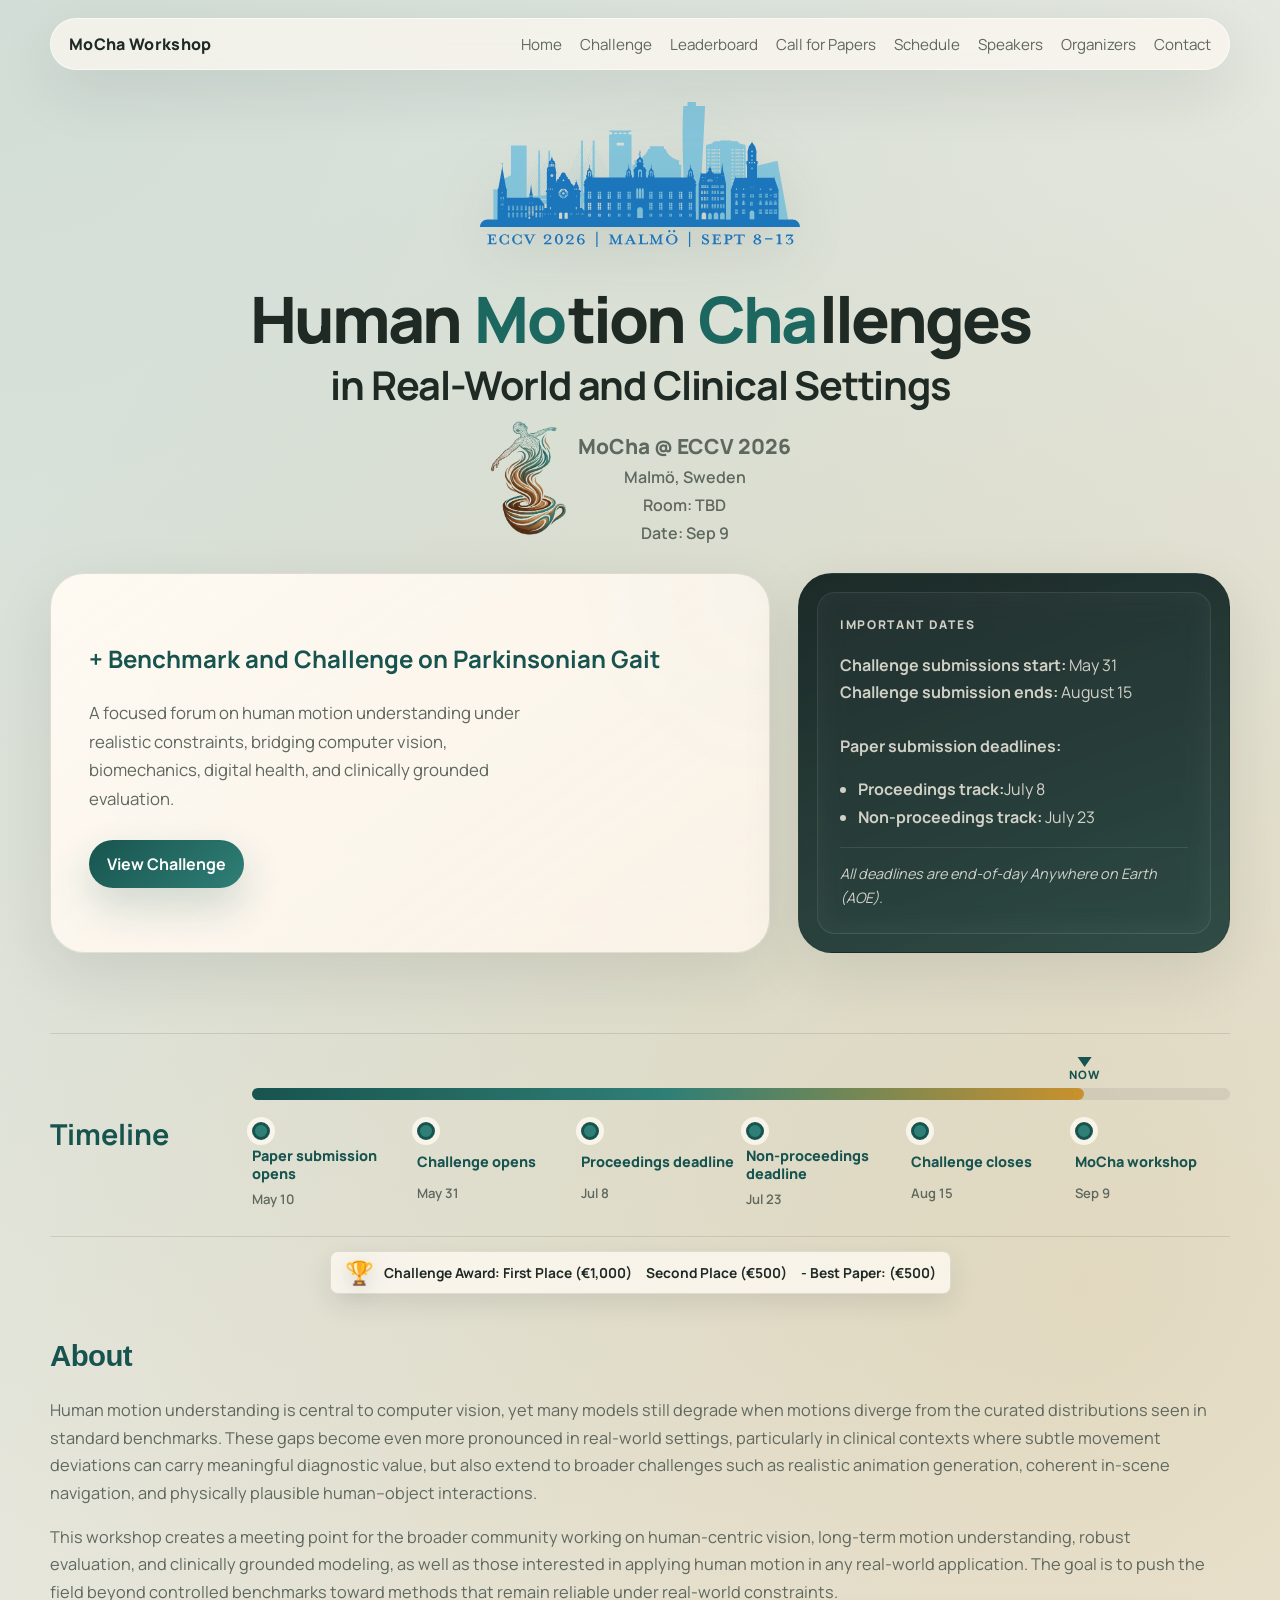
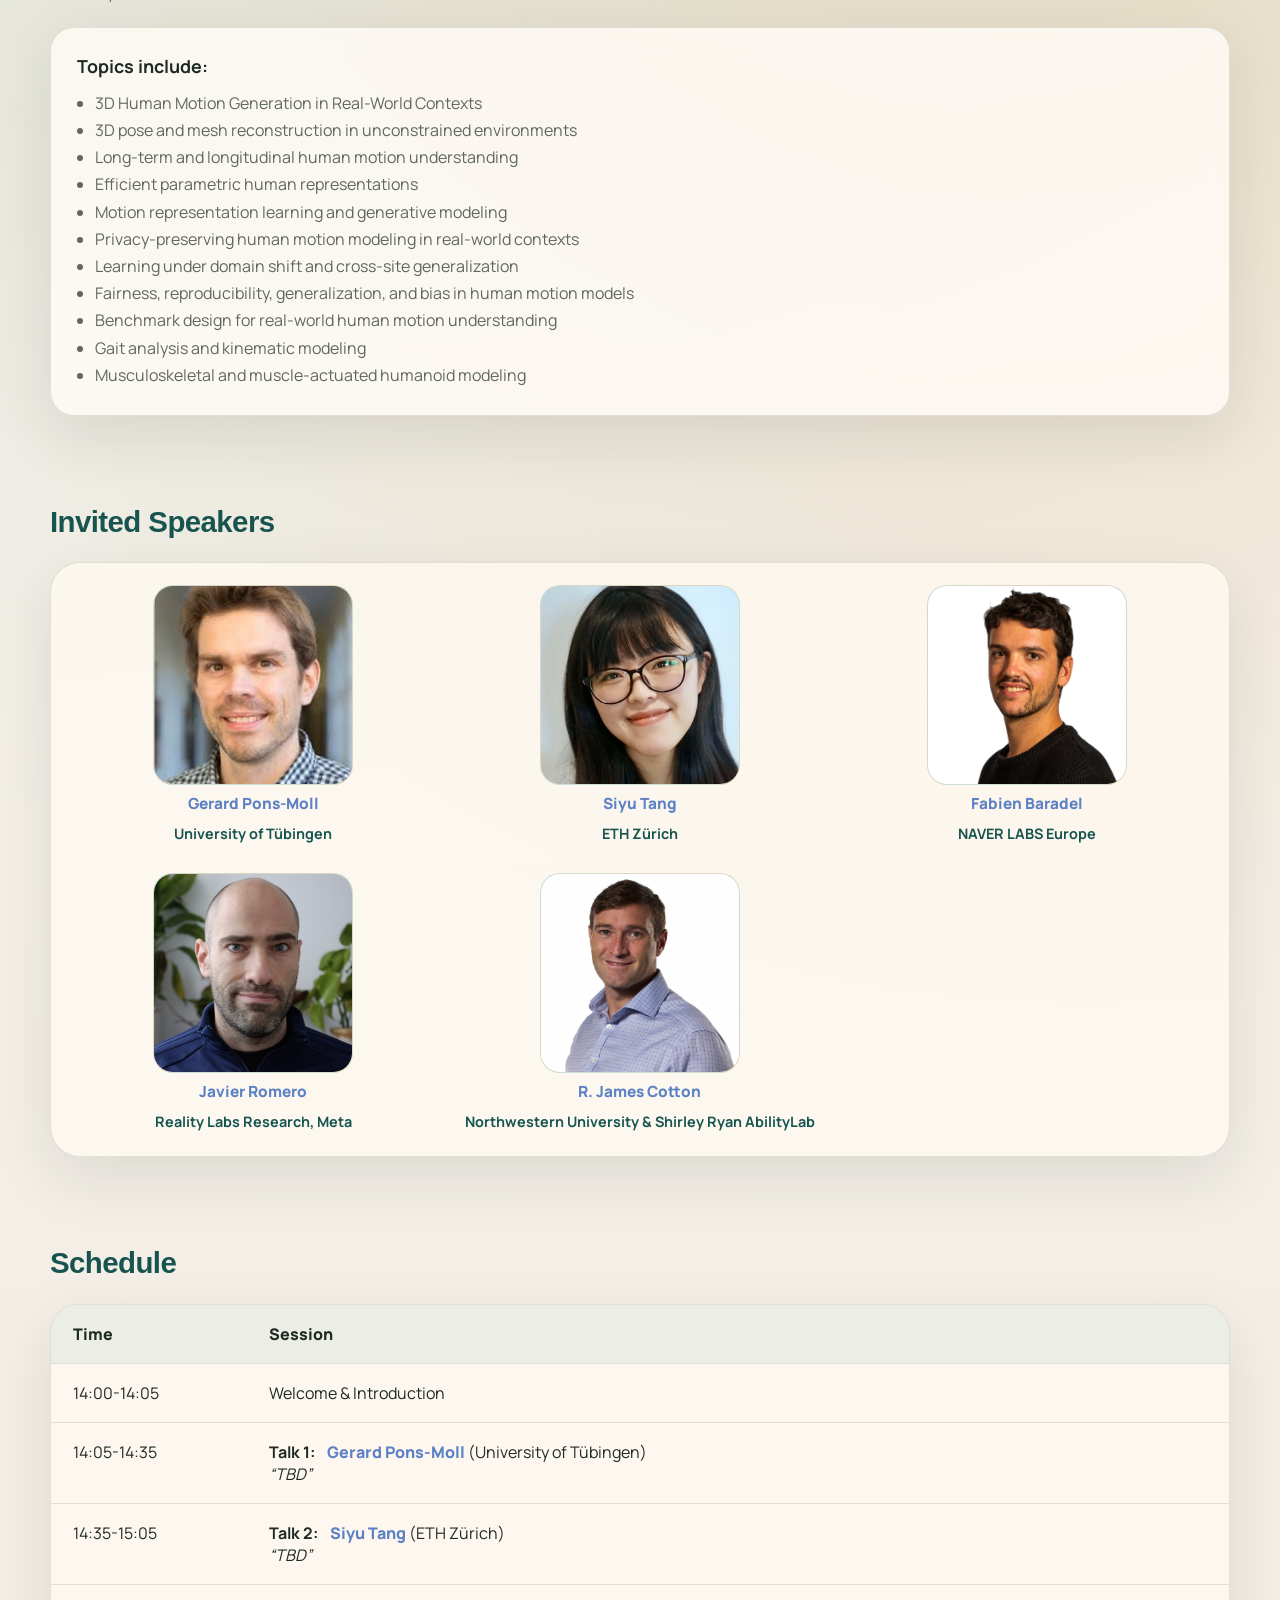
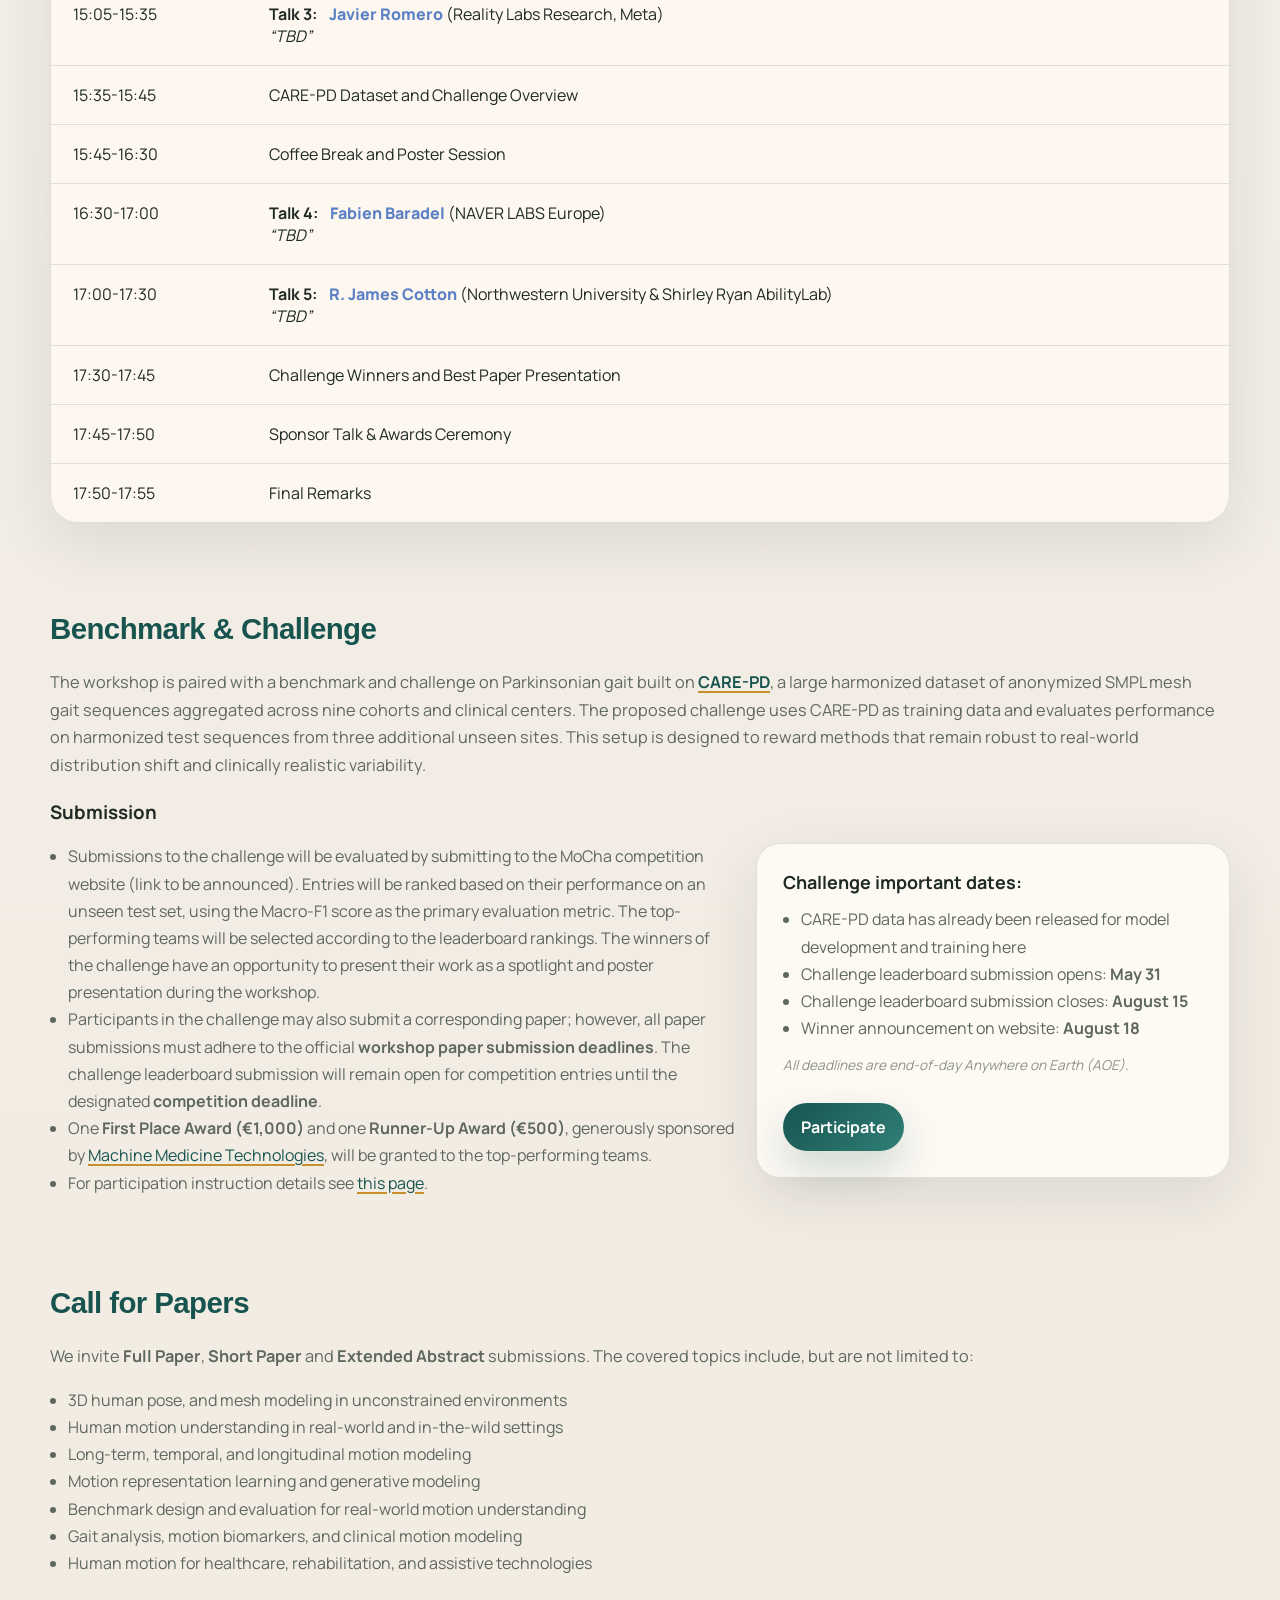
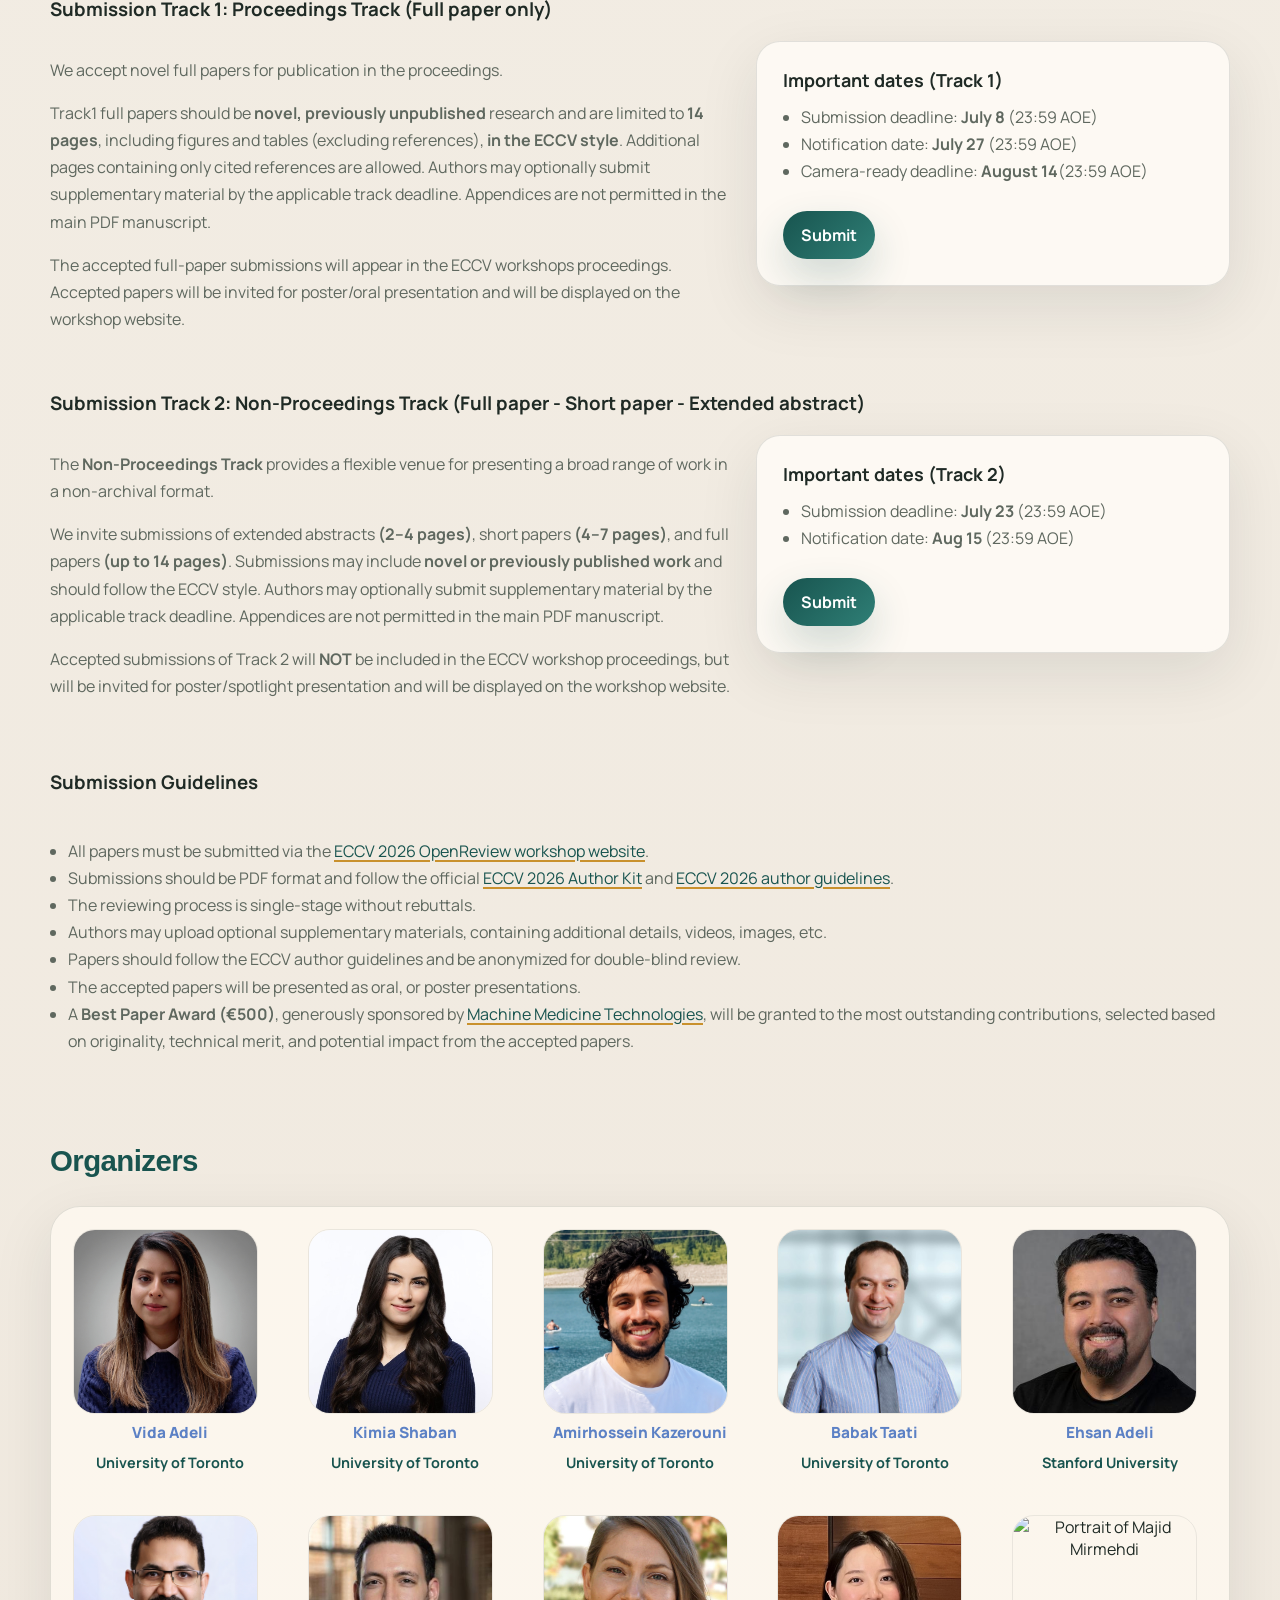
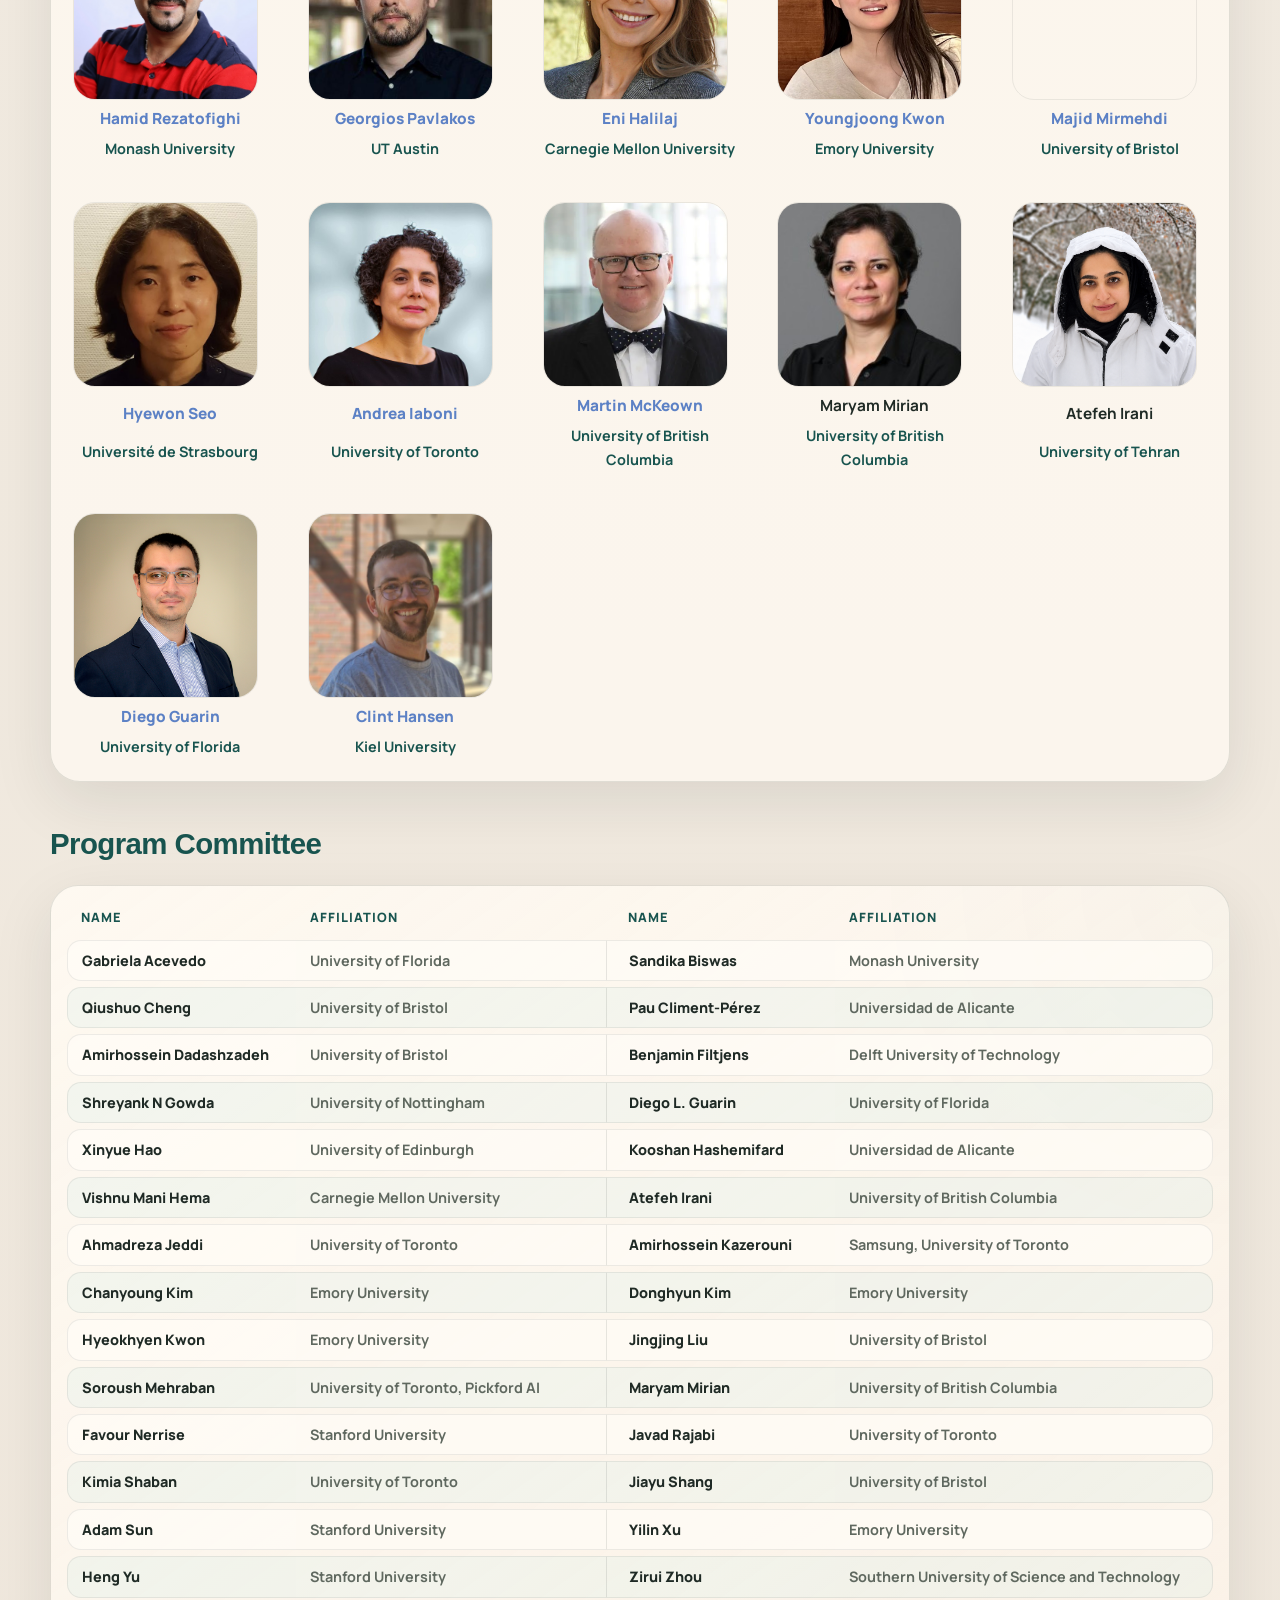
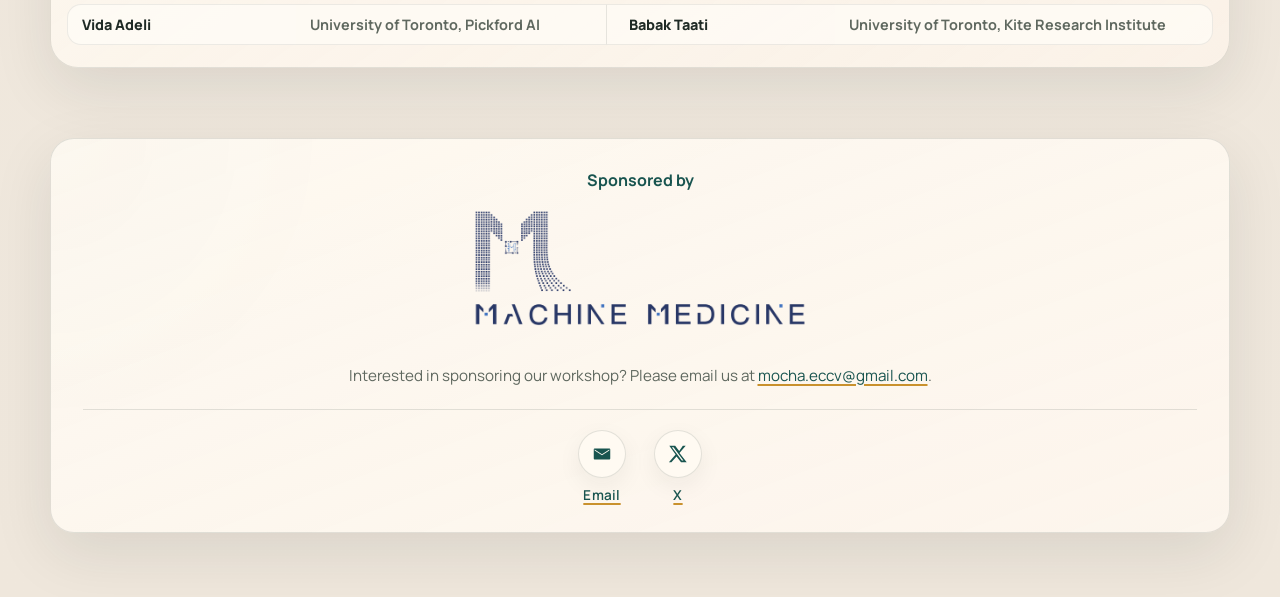
==== index.html @ 57a095ad "add Program Committee" ====
<!DOCTYPE html>
<html lang="en">
  <head>
    <meta charset="UTF-8" />
    <meta name="viewport" content="width=device-width, initial-scale=1.0" />
    <title>MoCha Workshop | ECCV Workshop</title>
    <meta
      name="description"
      content="Human Motion in Real-World and Clinical Settings: Benchmark and Challenge on Parkinsonian Gait."
    />
    <link rel="apple-touch-icon" sizes="180x180" href="assets/favicon_io/apple-touch-icon.png" />
    <link rel="icon" type="image/png" sizes="32x32" href="assets/favicon_io/favicon-32x32.png" />
    <link rel="icon" type="image/png" sizes="16x16" href="assets/favicon_io/favicon-16x16.png" />
    <link rel="manifest" href="assets/favicon_io/site.webmanifest" />
    <link rel="preconnect" href="https://fonts.googleapis.com" />
    <link rel="preconnect" href="https://fonts.gstatic.com" crossorigin />
    <link
      href="https://fonts.googleapis.com/css2?family=Manrope:wght@400;500;600;700;800&family=Newsreader:opsz,wght@6..72,500;6..72,700&display=swap"
      rel="stylesheet"
    />
    <link rel="stylesheet" href="styles.css" />
  </head>
  <body id="home">
    <div class="page-shell">
      <header class="site-header">
        <div class="brand-lockup">
          <a class="brand" href="#home">MoCha Workshop</a>
          <!-- <p class="brand-tag">where motion meets complexity</p> -->
        </div>
        <button
          class="nav-toggle"
          type="button"
          aria-expanded="false"
          aria-controls="site-nav"
        >
          Menu
        </button>
        <nav id="site-nav" class="site-nav" aria-label="Primary">
          <!-- <a href="#about">About</a> -->
          <a href="#home">Home</a>
          <!-- <a href="#topics">Topics</a> -->
          <a href="#challenge">Challenge</a>
          <a href="leaderboard.html">Leaderboard</a>
          <a href="#papers">Call for Papers</a>
          <a href="#schedule">Schedule</a>
          <a href="#speakers">Speakers</a>
          <a href="#organizers">Organizers</a>
          <a href="#contact">Contact</a>
        </nav>
      </header>

      <div class="conference-logo-wrap" aria-label="Conference logo">
        <img
          class="conference-logo"
          src="assets/ECCV_2026_Logo.svg"
          alt="ECCV 2026 logo"
        />
      </div>

      <main id="top">
        <section class="hero">
          <div class="hero-title-block">
            <h1>
              <span class="hero-title-main">
                Human
                <span class="hero-acronym hero-acronym-mo">Mo</span>tion
                <span class="hero-acronym hero-acronym-cha">Cha</span>llenges
              </span>
              <span class="hero-title-sub">in Real-World and Clinical Settings</span>
            </h1>
            <!-- <p class="eyebrow2">MoCha @ ECCV 2026</p> -->
            <div class="hero-meta-wrap" aria-label="Workshop logistics">
              <img
                class="hero-meta-logo"
                src="assets/Mocha_nobgg.png"
                alt="MoCha logo"
              />
              <div class="hero-meta-inline">
                <p>MoCha @ ECCV 2026</p>
                <p>Malmö, Sweden</p>
                <p>Room: TBD</p>
                <p>Date: Sep 9</p>
              </div>
            </div>
          </div>

          <div class="hero-copy">
            <p class="hero-subtitle">
              + Benchmark and Challenge on Parkinsonian Gait
            </p>
            <p class="hero-text">
              A focused forum on human motion understanding under realistic
              constraints, bridging computer vision, biomechanics, digital
              health, and clinically grounded evaluation.
            </p>
            <div class="hero-actions">
              <a class="button button-primary" href="#challenge">View Challenge</a>
            </div>
          </div>

          <aside class="hero-panel">
            <!-- <div class="panel-card spotlight-card">
              <p class="card-label">Workshop focus</p>
              <ul class="spotlight-list">
                <li>Robust human motion understanding in the wild</li>
                <li>Clinical gait analysis and motion biomarkers</li>
                <li>Benchmarking under dataset shift</li>
                <li>Privacy-preserving 3D human representations</li>
              </ul>
            </div> -->
            <div class="panel-card status-card">
              <p class="card-label">Important dates</p>
              <p>
                <strong>Challenge submissions start:</strong> May 31 <br />
                <strong>Challenge submission ends:</strong> August 15 <br />
                <!-- <p class="dates-note">Information on challenge submission instructions will be coming very soon.</p> -->
                <br />
                <strong>Paper submission deadlines:</strong> <br />
                <ul class="check-list">
                  <li><strong>Proceedings track:</strong>July 8 </li>
                  <li><strong>Non-proceedings track:</strong> July 23 </li>
                </ul>
              </p>
              <p class="dates-note">All deadlines are end-of-day Anywhere on Earth (AOE).</p>
            </div>
          </aside>
        </section>

        <section id="timeline" class="content-section process-timeline-section">
          <div
            class="timeline-band"
            data-timeline
          >
            <div class="timeline-summary">
              <h2>Timeline</h2>
            </div>
            <div class="timeline-visual" aria-label="Workshop timeline milestones">
              <div class="timeline-rail" aria-hidden="true">
                <div class="timeline-rail-fill" data-timeline-fill></div>
                <div class="timeline-now-marker" data-timeline-now>
                  <span class="timeline-now-arrow"></span>
                  <span class="timeline-now-label">Now</span>
                </div>
              </div>
              <ol class="timeline-steps">
                <li class="timeline-step" data-date="2026-05-10">
                  <span class="timeline-step-marker"></span>
                  <span class="timeline-step-title">Paper submission opens</span>
                  <time class="timeline-step-date" datetime="2026-05-10">May 10</time>
                </li>
                <li class="timeline-step" data-date="2026-05-31">
                  <span class="timeline-step-marker"></span>
                  <span class="timeline-step-title">Challenge opens</span>
                  <time class="timeline-step-date" datetime="2026-05-31">May 31</time>
                </li>
                <li class="timeline-step" data-date="2026-07-08">
                  <span class="timeline-step-marker"></span>
                  <span class="timeline-step-title">Proceedings deadline</span>
                  <time class="timeline-step-date" datetime="2026-07-08">Jul 8</time>
                </li>
                <li class="timeline-step" data-date="2026-07-23">
                  <span class="timeline-step-marker"></span>
                  <span class="timeline-step-title">Non-proceedings deadline</span>
                  <time class="timeline-step-date" datetime="2026-07-23">Jul 23</time>
                </li>
                <li class="timeline-step" data-date="2026-08-15">
                  <span class="timeline-step-marker"></span>
                  <span class="timeline-step-title">Challenge closes</span>
                  <time class="timeline-step-date" datetime="2026-08-15">Aug 15</time>
                </li>
                <li class="timeline-step" data-date="2026-09-09">
                  <span class="timeline-step-marker"></span>
                  <span class="timeline-step-title">MoCha workshop</span>
                  <time class="timeline-step-date" datetime="2026-09-09">Sep 9</time>
                </li>
              </ol>
            </div>
          </div>
          <div class="prize-strip" aria-label="Challenge prizes">
            <span class="prize-icon" aria-hidden="true">🏆</span>
            <div class="prize-list">
              <span>Challenge Award: <strong>First Place</strong> (€1,000)</span>
              <span><strong>Second Place</strong> (€500)</span>
              <span> - <strong>Best Paper: </strong> (€500)</span>
            </div>
          </div>
        </section>

        <section id="about" class="content-section">
          <div class="section-heading">
            <!-- <p class="eyebrow">About</p> -->
            <h2>About</h2>
            <!-- <h2>Why this workshop</h2> -->
          </div>
          <!-- <div class="two-column"> -->
            <div>
            <div class="rich-copy">
              <p>
                Human motion understanding is central to computer vision, yet
                many models still degrade when motions diverge from the
                curated distributions seen in standard benchmarks.
                These gaps become even more pronounced in real-world settings, particularly in clinical contexts where subtle movement deviations can carry meaningful diagnostic value, but also extend to broader challenges such as realistic animation generation, coherent in-scene navigation, and physically plausible human–object interactions. 
              </p>
              <p>
                This workshop creates a meeting point for the broader community working on human-centric vision, long-term motion understanding, robust evaluation, and clinically grounded modeling, as well as those interested in applying human motion in any real-world application. The goal is to push the field beyond controlled benchmarks toward methods that remain reliable under real-world constraints.
              </p>
            </div>
            <!-- <div class="info-card">
              <h3>What the program includes</h3>
              <ul class="check-list">
                <li>Invited talks from leading researchers in 3D human modeling</li>
                <li>Peer-reviewed paper and extended abstract presentations</li>
                <li>Benchmark-driven challenge based on CARE-PD</li>
                <li>Poster session with in-person and virtual participation</li>
              </ul>
            </div> -->
          </div>
          <div class="info-card topic-bullets-card">
            <h3>Topics include:</h3>
            <ul class="check-list">
              <li>3D Human Motion Generation in Real-World Contexts</li>
              <li>3D pose and mesh reconstruction in unconstrained environments</li>
              <li>Long-term and longitudinal human motion understanding</li>
              <li>Efficient parametric human representations</li>
              <li>Motion representation learning and generative modeling</li>
              <li>Privacy-preserving human motion modeling in real-world contexts</li>
              <li>Learning under domain shift and cross-site generalization</li>
              <li>Fairness, reproducibility, generalization, and bias in human motion models</li>
              <li>Benchmark design for real-world human motion understanding</li>
              <li>Gait analysis and kinematic modeling</li>
              <li>Musculoskeletal and muscle-actuated humanoid modeling</li>
            </ul>
          </div>
        </section>

        <!-- <section id="topics" class="content-section section-tint">
          <div class="section-heading">
            <p class="eyebrow">Topics of interest</p>
            <h2>Topics of interest</h2>
          </div>
          <ul class="check-list">
              <li>3D pose and mesh reconstruction in unconstrained environments</li>
              <li>Long-term and longitudinal human motion understanding</li>
              <li>Efficient parametric human representations</li>
              <li>Motion representation learning and generative modeling</li>
              <li>Privacy-preserving human motion modeling in real-world contexts</li>
              <li>Learning under domain shift and cross-site generalization</li>
              <li>Fairness, reproducibility, generalization, and bias in human motion models</li>
              <li>Benchmark design for real-world human motion understanding</li>
              <li>Gait analysis and kinematic modeling</li>
              <li>Musculoskeletal and muscle-actuated humanoid modeling</li>
            </ul>
          <div class="topic-grid">
            <article class="topic-card">
              <h3>3D human modeling</h3>
              <p>
                3D pose and mesh reconstruction in unconstrained environments,
                efficient parametric human representations, and scalable 3D/4D
                modeling pipelines.
              </p>
            </article>
            <article class="topic-card">
              <h3>Motion learning</h3>
              <p>
                Motion representation learning, generative modeling,
                longitudinal motion understanding, and clinically meaningful
                sequence analysis.
              </p>
            </article>
            <article class="topic-card">
              <h3>Robustness in the wild</h3>
              <p>
                Learning under domain shift, cross-site generalization,
                fairness, reproducibility, bias, and benchmark design for
                real-world motion understanding.
              </p>
            </article>
            <article class="topic-card">
              <h3>Clinical deployment</h3>
              <p>
                Gait analysis, kinematic modeling, musculoskeletal reasoning,
                motion biomarkers, and privacy-preserving human motion methods
                for healthcare settings.
              </p>
            </article> 
          </div>
        </section> -->


        
        <!-- <section class="content-section section-tint">
          <div class="section-heading">
            <p class="eyebrow">Format</p>
            <h2>Half-day hybrid program</h2>
          </div>
          <div class="format-grid">
            <article class="format-card">
              <h3>Talks and presentations</h3>
              <p>
                Five invited talks, benchmark winners, best paper presentation,
                and selected oral highlights.
              </p>
            </article>
            <article class="format-card">
              <h3>Poster session</h3>
              <p>
                In-person posters alongside virtual poster participation to make
                the workshop more accessible.
              </p>
            </article>
            <article class="format-card">
              <h3>Community scale</h3>
              <p>
                An intentionally focused workshop with an expected size below
                one hundred attendees.
              </p>
            </article>
          </div>
        </section> -->

        

        <section id="speakers" class="content-section">
          <div class="section-heading">
            <!-- <p class="eyebrow">Invited Speakers</p> -->
            <h2>Invited Speakers</h2>
          </div>
          <div class="speaker-gallery">
            <div class="speaker-person">
              <img
                class="person-photo"
                src="assets/Gerard_Pons-Moll.jpg"
                alt="Portrait of Gerard Pons-Moll"
              />
              <h3>
                <a
                  class="person-link"
                  href="https://virtualhumans.mpi-inf.mpg.de/people/pons-moll.html"
                  target="_blank"
                  rel="noopener noreferrer"
                  >Gerard Pons-Moll</a
                >
              </h3>
              <p class="person-role">University of Tübingen</p>
            </div>
            <div class="speaker-person">
              <img
                class="person-photo"
                src="assets/siyu_tang.jpg"
                alt="Portrait of Siyu Tang"
              />
              <h3>
                <a
                  class="person-link"
                  href="https://vlg.inf.ethz.ch/team/Prof-Dr-Siyu-Tang.html"
                  target="_blank"
                  rel="noopener noreferrer"
                  >Siyu Tang</a
                >
              </h3>
              <p class="person-role">ETH Zürich</p>
            </div>
            <div class="speaker-person">
              <img
                class="person-photo"
                src="assets/Fabien_Baradel.png"
                alt="Portrait of Fabien Baradel"
              />
              <h3>
                <a
                  class="person-link"
                  href="https://fabienbaradel.github.io/"
                  target="_blank"
                  rel="noopener noreferrer"
                  >Fabien Baradel</a
                >
              </h3>
              <p class="person-role">NAVER LABS Europe</p>
            </div>
            <div class="speaker-person">
              <img
                class="person-photo"
                src="assets/javier_romero.jpg"
                alt="Portrait of Javier Romero"
              />
              <h3>
                <a
                  class="person-link"
                  href="https://scholar.google.ca/citations?hl=en&user=Wx62iOsAAAAJ&view_op=list_works&sortby=pubdate"
                  target="_blank"
                  rel="noopener noreferrer"
                  >Javier Romero</a
                >
              </h3>
              <p class="person-role">Reality Labs Research, Meta</p>
            </div>
            <div class="speaker-person">
              <img
                class="person-photo"
                src="assets/james_cotton.png"
                alt="Portrait of R. James Cotton"
              />
              <h3>
                <a
                  class="person-link"
                  href="https://www.sralab.org/researchers/r-james-cotton-md-phd"
                  target="_blank"
                  rel="noopener noreferrer"
                  >R. James Cotton</a
                >
              </h3>
              <p class="person-role">
                Northwestern University &amp; Shirley Ryan AbilityLab
              </p>
            </div>
            <!-- <div class="speaker-person">
              <img
                class="person-photo"
                src="assets/ehsan_adeli.jpg"
                alt="Portrait of Ehsan Adeli"
              />
              <h3>
                <a
                  class="person-link"
                  href="https://stanford.edu/~eadeli/"
                  target="_blank"
                  rel="noopener noreferrer"
                  >Ehsan Adeli</a
                >
              </h3>
              <p class="person-role">Stanford University</p>
            </div> -->
          </div>
        </section>

                <section id="schedule" class="content-section">
          <div class="section-heading">
            <!-- <p class="eyebrow">Schedule</p> -->
            <h2>Schedule</h2>
          </div>
          <div class="schedule-table" role="table" aria-label="Tentative workshop schedule">
            <div class="schedule-row schedule-head" role="row">
              <span role="columnheader">Time</span>
              <span role="columnheader">Session</span>
            </div>
            <div class="schedule-row" role="row">
              <span role="cell">14:00-14:05</span>
              <span role="cell">Welcome &amp; Introduction</span>
            </div>
            <div class="schedule-row" role="row">
              <span role="cell">14:05-14:35</span>
              <span role="cell">
                <strong>Talk 1:</strong> 
                <span class="small-gap"></span>
                <a
                  class="person-link"
                  href="https://virtualhumans.mpi-inf.mpg.de/people/pons-moll.html"
                  target="_blank"
                  rel="noopener noreferrer"
                  >Gerard Pons-Moll</a
                > <span>(University of Tübingen)</span> 
                <br /><em>“TBD”</em>
              </span>
            </div>
            <div class="schedule-row" role="row">
              <span role="cell">14:35-15:05</span>
              <span role="cell">
                <strong>Talk 2:</strong> 
                <span class="small-gap"></span>
                <a
                  class="person-link"
                  href="https://vlg.inf.ethz.ch/team/Prof-Dr-Siyu-Tang.html"
                  target="_blank"
                  rel="noopener noreferrer"
                  >Siyu Tang</a
                > <span>(ETH Zürich)</span> 
                <br /><em>“TBD”</em>
              </span>
            </div>
            <div class="schedule-row" role="row">
              <span role="cell">15:05-15:35</span>
              <span role="cell">
                <strong>Talk 3:</strong> 
                <span class="small-gap"></span>
                <a
                  class="person-link"
                  href="https://scholar.google.ca/citations?hl=en&user=Wx62iOsAAAAJ&view_op=list_works&sortby=pubdate"
                  target="_blank"
                  rel="noopener noreferrer"
                  >Javier Romero</a>
                <span>(Reality Labs Research, Meta)</span> 
                <br /><em>“TBD”</em>
              </span>
            </div>
            <div class="schedule-row" role="row">
              <span role="cell">15:35-15:45</span>
              <span role="cell">CARE-PD Dataset and Challenge Overview</span>
            </div>
            <!-- <div class="schedule-row" role="row">
              <span role="cell">15:25-16:30</span>
              <span role="cell">Sponsor Talk (TBD)</span>
            </div> -->
            <div class="schedule-row" role="row">
              <span role="cell">15:45-16:30</span>
              <span role="cell">Coffee Break and Poster Session</span>
            </div>
            <div class="schedule-row" role="row">
              <span role="cell">16:30-17:00</span>
              <span role="cell">
                <strong>Talk 4:</strong> 
                <span class="small-gap"></span>
                <a
                  class="person-link"
                  href="https://fabienbaradel.github.io/"
                  target="_blank"
                  rel="noopener noreferrer"
                  >Fabien Baradel</a
                > <span>(NAVER LABS Europe)</span> 
                <br /><em>“TBD”</em>
              </span>
            </div>
            <div class="schedule-row" role="row">
              <span role="cell">17:00-17:30</span>
              <span role="cell">
                <strong>Talk 5:</strong> 
                <span class="small-gap"></span>
                <a
                  class="person-link"
                  href="https://www.sralab.org/researchers/r-james-cotton-md-phd"
                  target="_blank"
                  rel="noopener noreferrer"
                  >R. James Cotton</a
                > <span>(Northwestern University &amp; Shirley Ryan AbilityLab)</span> 
                <br /><em>“TBD”</em>
              </span>
            </div>
            <div class="schedule-row" role="row">
              <span role="cell">17:30-17:45</span>
              <span role="cell">Challenge Winners and Best Paper Presentation</span>
            </div>
            <div class="schedule-row" role="row">
              <span role="cell">17:45-17:50</span>
              <span role="cell">Sponsor Talk &amp; Awards Ceremony</span>
            </div>
            <div class="schedule-row" role="row">
              <span role="cell">17:50-17:55</span>
              <span role="cell">Final Remarks</span>
            </div>
          </div>
        </section>


        <section id="challenge" class="content-section">
          <div class="section-heading">
            <!-- <p class="eyebrow">Benchmark &amp; Challenge</p> -->
            <h2>Benchmark &amp; Challenge</h2>
            <!-- <h2>CARE-PD at the center</h2> -->
          </div>
            <div class="rich-copy">
              <p>
                The workshop is paired with a benchmark and challenge on
                Parkinsonian gait built on <a href="https://neurips2025.care-pd.ca/"><strong>CARE-PD</strong></a>, a large harmonized dataset of
                anonymized SMPL mesh gait sequences aggregated across nine
                cohorts and clinical centers.
                The proposed challenge uses CARE-PD as training data and
                evaluates performance on harmonized test sequences from three
                additional unseen sites. This setup is designed to reward
                methods that remain robust to real-world distribution shift and
                clinically realistic variability.
              </p>
              </div>
              <h3>Submission</h3>
              <div class="two-column challenge-layout">
              <ul class="check-list">
              <li>
                Submissions to the challenge will be evaluated by submitting to
                the MoCha competition website (link to be announced).
                Entries will be ranked based on their performance on an unseen
                test set, using the Macro-F1 score as the primary evaluation
                metric. The top-performing teams will be selected according to
                the leaderboard rankings. The winners of the challenge have an
                opportunity to present their work as a spotlight and poster
                presentation during the workshop.
              </li>
              <li>
                Participants in the challenge may also submit a corresponding
                paper; however, all paper submissions must adhere to the
                official <strong>workshop paper submission deadlines</strong>. The challenge
                leaderboard submission will remain open for competition entries
                until the designated <strong>competition deadline</strong>.
              </li>
              <li>
                One <strong>First Place Award (&euro;1,000)</strong> and one <strong>Runner-Up Award
                (&euro;500)</strong>, generously sponsored by
                <a href="https://machinemedicine.io/en/">Machine Medicine Technologies</a>,
                will be granted to the top-performing teams.
              </li>
              <li>For participation instruction details see <a href="challenge.html">this page</a>.</li>
            </ul>
            
            <div class="info-card">
              <h3>Challenge important dates:</h3>
              <ul class="check-list">
                <li>CARE-PD data has already been released for model development and training here</li>
                <li>Challenge leaderboard submission opens: <strong>May 31</strong></li>
                <li>Challenge leaderboard submission closes: <strong>August 15</strong></li>
                <li>Winner announcement on website: <strong>August 18</strong></li>
              </ul>
              <p class="deadline-note">All deadlines are end-of-day Anywhere on Earth (AOE).</p>
              <!-- <p>(The benchmark will continue to be available for evaluation after this date, but the results will not be considered for the workshop.)</p> -->
              <div class="hero-actions">
              <a class="button button-primary" href="challenge.html">Participate</a>
            </div>
            </div>
          </div>
        </section>




        <section id="papers" class="content-section">
          <div class="section-heading">
            <!-- <p class="eyebrow">Call for Papers</p>/ -->
            <h2>Call for Papers</h2>
          </div>
            <div class="rich-copy">
              <p>We invite <strong>Full Paper</strong>, <strong>Short Paper</strong> and <strong>Extended Abstract</strong> submissions. The covered topics include, but are not limited to:</p>
              <ul class="check-list">
                <li>3D human pose, and mesh modeling in unconstrained environments</li>
                <li>Human motion understanding in real-world and in-the-wild settings</li>
                <li>Long-term, temporal, and longitudinal motion modeling</li>
                <li>Motion representation learning and generative modeling</li>
                <li>Benchmark design and evaluation for real-world motion understanding</li>
                <li>Gait analysis, motion biomarkers, and clinical motion modeling</li>
                <li>Human motion for healthcare, rehabilitation, and assistive technologies</li>
              </ul>
            </div>

            <h3>Submission Track 1: Proceedings Track (Full paper only)</h3>
            <div class="two-column">
              <div>
                <p>
                 We accept novel full papers for publication in the proceedings. </p> 
                 <p> Track1 full papers should be <strong>novel, previously unpublished</strong> research and are limited to <strong>14 pages</strong>, including figures and tables (excluding references), <strong>in the ECCV style</strong>. Additional pages containing only cited references are allowed. Authors may optionally submit supplementary material by the applicable track deadline. Appendices are not permitted in the main PDF manuscript. </p> 
                 <p> The accepted full-paper submissions will appear in the ECCV workshops proceedings. Accepted papers will be invited for poster/oral presentation and will be displayed on the workshop website.</p> 
              </p>
              </div>
              <div class="info-card">
                <h3>Important dates (Track 1)</h3>
                <ul class="check-list">
                  <!-- <li>Submission deadline: <strong>June 24</strong></li>
                  <li>Notification date: <strong>July 7</strong></li>
                  <li>Camera-ready deadline: <strong>July 17</strong></li> -->
                  <li>Submission deadline: <strong> July 8 </strong>(23:59 AOE)</strong></li>
                  <li>Notification date: <strong>July 27 </strong>(23:59 AOE)</strong></li>
                  <li>Camera-ready deadline: <strong>August 14</strong>(23:59 AOE)</strong></li>
                </ul>
                <div class="hero-actions">
                  <a class="button button-primary" href="https://openreview.net/group?id=thecvf.com/ECCV/2026/Workshop/MoCha" target="_blank" rel="noopener noreferrer">Submit</a>
                </div>
              </div>
            </div>
            <br />
            <h3>Submission Track 2: Non-Proceedings Track (Full paper - Short paper - Extended abstract)</h3>
            <div class="two-column">
              <div>
              <p>The <strong>Non-Proceedings Track</strong> provides a flexible venue for presenting a broad range of work in a non-archival format. </p>
                  <p> We invite submissions of extended abstracts <strong>(2–4 pages)</strong>, short papers <strong>(4–7 pages)</strong>, and full papers <strong>(up to 14 pages)</strong>. Submissions may include <strong>novel or previously published work</strong> and should follow the ECCV style. Authors may optionally submit supplementary material by the applicable track deadline. Appendices are not permitted in the main PDF manuscript.</p>
                  <p>Accepted submissions of Track 2 will <strong>NOT</strong> be included in the ECCV workshop proceedings, but will be invited for poster/spotlight presentation and will be displayed on the workshop website.</p>
              </div>
              <div class="info-card">
                <h3>Important dates (Track 2)</h3>
                <ul class="check-list">
                  <!-- <li>Submission deadline: <strong>July 17</strong></li>
                  <li>Notification date: <strong>August 3</strong></li>
                  <li>Camera-ready deadline: <strong>August 14</strong></li> -->
                  <li>Submission deadline: <strong>July 23 </strong>(23:59 AOE)</strong></li>
                  <li>Notification date: <strong>Aug 15 </strong>(23:59 AOE)</strong></li>
                  <!-- <li>Camera-ready deadline: <strong>TBA</strong></li> -->
                </ul>
                <div class="hero-actions">
                  <a class="button button-primary" href="https://openreview.net/group?id=thecvf.com/ECCV/2026/Workshop/MoCha" target="_blank" rel="noopener noreferrer">Submit</a>
                </div>
              </div>
            </div>
            <div class="section-heading submission-guidelines-heading">
              <h3>Submission Guidelines</h3>
            </div>
            <div class="rich-copy">
              <ul class="check-list">
                <li>All papers must be submitted via the <a href="https://openreview.net/group?id=thecvf.com/ECCV/2026/Workshop/MoCha" target="_blank" rel="noopener noreferrer">ECCV 2026 OpenReview workshop website</a>.</li>
                <li>
                  Submissions should be PDF format and follow the official
                  <a href="https://www.overleaf.com/project/6964f03143335b20390feb46">ECCV 2026 Author Kit</a>
                  and
                  <a href="https://eccv.ecva.net/Conferences/2026/SubmissionPolicies">ECCV 2026 author guidelines</a>.
                </li>
                <li>The reviewing process is single-stage without rebuttals.</li>
                <li>Authors may upload optional supplementary materials, containing additional details, videos, images, etc.</li>
                <li>Papers should follow the ECCV author guidelines and be anonymized for double-blind review.</li>
                <li>The accepted papers will be presented as oral, or poster presentations.</li>
                <li>
                  A <strong>Best Paper Award (&euro;500)</strong>, generously sponsored by
                  <a href="https://machinemedicine.io/en/">Machine Medicine Technologies</a>,
                  will be granted to the most outstanding contributions,
                  selected based on originality, technical merit, and potential
                  impact from the accepted papers.
                </li>
              </ul>
            </div>
          
        </section>



        <section id="organizers" class="content-section">
          <div class="section-heading">
            <!-- <p class="eyebrow">Organizers</p> -->
            <h2>Organizers</h2>
          </div>
          <!-- <div class="organizer-grid">
            <article class="organizer-card">
              <h3>Lead organizers</h3>
              <ul>
                <li>Vida Adeli — University of Toronto, Vector Institute, KITE-UHN</li>
                <li>Kimia Shaban — University of Toronto, Vector Institute, KITE-UHN</li>
                <li>Babak Taati — University of Toronto, Vector Institute, KITE-UHN</li>
                <li>Ehsan Adeli — Stanford University</li>
              </ul>
            </article>
            <article class="organizer-card">
              <h3>3D human modeling</h3>
              <ul>
                <li>Hamid Rezatofighi — Monash University</li>
                <li>Georgios Pavlakos — The University of Texas at Austin</li>
                <li>Youngjoong Kwon — Emory University</li>
                <li>Hyewon Seo — Université de Strasbourg</li>
                <li>Majid Mirmehdi — University of Bristol</li>
              </ul>
            </article>
            <article class="organizer-card">
              <h3>Clinical and biomechanics expertise</h3>
              <ul>
                <li>Diego Guarin — University of Florida</li>
                <li>Andrea Iaboni — University of Toronto</li>
                <li>Martin McKeown — University of British Columbia</li>
                <li>Maryam Mirian — University of British Columbia</li>
                <li>Eni Halilaj — Carnegie Mellon University</li>
              </ul>
            </article>
          </div> -->
          <div class="featured-people-grid">
            <div class="featured-person">
              <img
                class="featured-person-photo"
                src="assets/vida_adeli.jpg"
                alt="Portrait of Vida Adeli"
              />
              <h3>
                <a
                  class="person-link"
                  href="https://vadeli.github.io/"
                  target="_blank"
                  rel="noopener noreferrer"
                  >Vida Adeli</a
                >
              </h3>
              <p class="person-role">University of Toronto</p>
            </div>
            <div class="featured-person">
              <img
                class="featured-person-photo"
                src="assets/kimia_shaban.jpg"
                alt="Portrait of Kimia Shaban"
              />
              <h3>
                <a
                  class="person-link"
                  href="https://kimiashaban.github.io/"
                  target="_blank"
                  rel="noopener noreferrer"
                  >Kimia Shaban</a
                >
              </h3>
              <p class="person-role">University of Toronto</p>
            </div>
            <div class="featured-person">
              <img
                class="featured-person-photo"
                src="assets/Amirhossein_Kazerouni.png"
                alt="Portrait of Amirhossein Kazerouni"
              />
              <h3>
                <a
                  class="person-link"
                  href="https://amirhossein-kz.github.io/"
                  target="_blank"
                  rel="noopener noreferrer"
                  >Amirhossein Kazerouni</a
                >
              </h3>
              <p class="person-role">University of Toronto</p>
            </div>
            <div class="featured-person">
              <img
                class="featured-person-photo"
                src="assets/Babak_Taati.jpg"
                alt="Portrait of Babak Taati"
              />
              <h3>
                <a
                  class="person-link"
                  href="https://www.cs.toronto.edu/~taati/"
                  target="_blank"
                  rel="noopener noreferrer"
                  >Babak Taati</a
                >
              </h3>
              <p class="person-role">University of Toronto</p>
            </div>
            <div class="featured-person">
              <img
                class="featured-person-photo"
                src="assets/ehsan_adeli.jpg"
                alt="Portrait of Ehsan Adeli"
              />
              <h3>
                <a
                  class="person-link"
                  href="https://stanford.edu/~eadeli/"
                  target="_blank"
                  rel="noopener noreferrer"
                  >Ehsan Adeli</a
                >
              </h3>
              <p class="person-role">Stanford University</p>
            </div>
            <div class="featured-person">
              <img
                class="featured-person-photo"
                src="assets/hamid_rezatofighi.jpg"
                alt="Portrait of Hamid Rezatofighi"
              />
              <h3>
                <a
                  class="person-link"
                  href="https://vl4ai.erc.monash.edu/"
                  target="_blank"
                  rel="noopener noreferrer"
                  >Hamid Rezatofighi</a
                >
              </h3>
              <p class="person-role">Monash University</p>
            </div>
            <div class="featured-person">
              <img
                class="featured-person-photo"
                src="assets/pavlakos_georgios.jpg"
                alt="Portrait of Georgios Pavlakos"
              />
              <h3>
                <a
                  class="person-link"
                  href="https://geopavlakos.github.io/"
                  target="_blank"
                  rel="noopener noreferrer"
                  >Georgios Pavlakos</a
                >
              </h3>
              <p class="person-role">UT Austin</p>
            </div>
            <div class="featured-person">
              <img
                class="featured-person-photo"
                src="assets/Eni_Halilaj.png"
                alt="Portrait of Eni Halilaj"
              />
              <h3>
                <a
                  class="person-link"
                  href="https://www.meche.engineering.cmu.edu/directory/bios/halilaj-eni.html"
                  target="_blank"
                  rel="noopener noreferrer"
                  >Eni Halilaj</a
                >
              </h3>
              <p class="person-role">Carnegie Mellon University</p>
            </div>
            <div class="featured-person">
              <img
                class="featured-person-photo"
                src="assets/Youngjoong_Kwon.jpg"
                alt="Portrait of Youngjoong Kwon"
              />
              <h3>
                <a
                  class="person-link"
                  href="https://youngjoongunc.github.io/"
                  target="_blank"
                  rel="noopener noreferrer"
                  >Youngjoong Kwon</a
                >
              </h3>
              <p class="person-role">Emory University</p>
            </div>
            <div class="featured-person">
              <img
                class="featured-person-photo"
                src="assets/majid_mirmehdi.jpg"
                alt="Portrait of Majid Mirmehdi"
              />
              <h3>
                <a
                  class="person-link"
                  href="https://majidmirmehdi.github.io/"
                  target="_blank"
                  rel="noopener noreferrer"
                  >Majid Mirmehdi</a
                >
              </h3>
              <p class="person-role">University of Bristol</p>
            </div>
            <div class="featured-person">
              <img
                class="featured-person-photo"
                src="assets/Hyewon_seo.jpg"
                alt="Portrait of Hyewon Seo"
              />
              <h3>
                <a
                  class="person-link"
                  href="https://seo-cnrs.github.io/"
                  target="_blank"
                  rel="noopener noreferrer"
                  >Hyewon Seo</a
                >
              </h3>
              <p class="person-role">Université de Strasbourg</p>
            </div>
            <div class="featured-person">
              <img
                class="featured-person-photo"
                src="assets/Andrea_iaboni.jpg"
                alt="Portrait of Andrea Iaboni"
              />
              <h3>
                <a
                  class="person-link"
                  href="https://rsi.utoronto.ca/faculty/andrea-iaboni"
                  target="_blank"
                  rel="noopener noreferrer"
                  >Andrea Iaboni</a
                >
              </h3>
              <p class="person-role">University of Toronto</p>
            </div>
            <div class="featured-person">
              <img
                class="featured-person-photo"
                src="assets/Martin_McKeown.webp"
                alt="Portrait of Martin McKeown"
              />
              <h3>
                <a
                  class="person-link"
                  href="https://neurology.med.ubc.ca/faculty-listing/academic/martin-j-mckeown/"
                  target="_blank"
                  rel="noopener noreferrer"
                  >Martin McKeown</a
                >
              </h3>
              <p class="person-role">University of British Columbia</p>
            </div>
            <div class="featured-person">
              <img
                class="featured-person-photo"
                src="assets/Maryam_mirian.jpg"
                alt="Portrait of Maryam Mirian"
              />
              <h3>Maryam Mirian</h3>
              <p class="person-role">University of British Columbia</p>
            </div>
            <div class="featured-person">
              <img
                class="featured-person-photo"
                src="assets/Atefeh_Irani.png"
                alt="Portrait of Atefeh Irani"
              />
              <h3>Atefeh Irani</h3>
              <p class="person-role">University of Tehran</p>
            </div>
            <div class="featured-person">
              <img
                class="featured-person-photo"
                src="assets/Guarin-Diego.webp"
                alt="Portrait of Diego Guarin"
              />
              <h3>
                <a
                  class="person-link"
                  href="https://hhp.ufl.edu/directory/diego-guarin/"
                  target="_blank"
                  rel="noopener noreferrer"
                  >Diego Guarin</a
                >
              </h3>
              <p class="person-role">University of Florida</p>
            </div>
            <div class="featured-person">
              <img
                class="featured-person-photo"
                src="assets/Clint_Hansen.jpg"
                alt="Portrait of Clint Hansen"
              />
              <h3>
                <a
                  class="person-link"
                  href="https://www.linkedin.com/in/clint-hansen-616978134/"
                  target="_blank"
                  rel="noopener noreferrer"
                  >Clint Hansen</a
                >
              </h3>
              <p class="person-role">Kiel University</p>
            </div>
          </div>
        </section>

        <!-- <section class="content-section section-tint">
          <div class="section-heading">
            <p class="eyebrow">Inclusion</p>
            <h2>Diversity and community values</h2>
          </div>
          <div class="rich-copy">
            <p>
              The workshop is designed to connect methodological and
              translational communities across computer vision, machine
              learning, biomechanics, hospitals, clinical research centers, and
              industry. The organizing committee spans multiple career stages
              and disciplinary backgrounds, and the program is structured to
              support engagement from students and early-career researchers.
            </p>
          </div>
        </section> -->

        <section id="program-committee" class="content-section">
          <div class="section-heading">
            <h2>Program Committee</h2>
          </div>
          <div class="committee-card">
            <div class="committee-table-wrap">
              <table class="committee-table">
                <thead>
                  <tr>
                    <th>Name</th>
                    <th>Affiliation</th>
                    <th>Name</th>
                    <th>Affiliation</th>
                  </tr>
                </thead>
                <tbody>
                  <tr>
                    <td>Gabriela Acevedo</td>
                    <td>University of Florida</td>
                    <td>Sandika Biswas</td>
                    <td>Monash University</td>
                  </tr>
                  <tr>
                    <td>Qiushuo Cheng</td>
                    <td>University of Bristol</td>
                    <td>Pau Climent-Pérez</td>
                    <td>Universidad de Alicante</td>
                  </tr>
                  <tr>
                    <td>Amirhossein Dadashzadeh</td>
                    <td>University of Bristol</td>
                    <td>Benjamin Filtjens</td>
                    <td>Delft University of Technology</td>
                  </tr>
                  <tr>
                    <td>Shreyank N Gowda</td>
                    <td>University of Nottingham</td>
                    <td>Diego L. Guarin</td>
                    <td>University of Florida</td>
                  </tr>
                  <tr>
                    <td>Xinyue Hao</td>
                    <td>University of Edinburgh</td>
                    <td>Kooshan Hashemifard</td>
                    <td>Universidad de Alicante</td>
                  </tr>
                  <tr>
                    <td>Vishnu Mani Hema</td>
                    <td>Carnegie Mellon University</td>
                    <td>Atefeh Irani</td>
                    <td>University of British Columbia</td>
                  </tr>
                  <tr>
                    <td>Ahmadreza Jeddi</td>
                    <td>University of Toronto</td>
                    <td>Amirhossein Kazerouni</td>
                    <td>Samsung, University of Toronto</td>
                  </tr>
                  <tr>
                    <td>Chanyoung Kim</td>
                    <td>Emory University</td>
                    <td>Donghyun Kim</td>
                    <td>Emory University</td>
                  </tr>
                  <tr>
                    <td>Hyeokhyen Kwon</td>
                    <td>Emory University</td>
                    <td>Jingjing Liu</td>
                    <td>University of Bristol</td>
                  </tr>
                  <tr>
                    <td>Soroush Mehraban</td>
                    <td>University of Toronto, Pickford AI</td>
                    <td>Maryam Mirian</td>
                    <td>University of British Columbia</td>
                  </tr>
                  <tr>
                    <td>Favour Nerrise</td>
                    <td>Stanford University</td>
                    <td>Javad Rajabi</td>
                    <td>University of Toronto</td>
                  </tr>
                  <tr>
                    <td>Kimia Shaban</td>
                    <td>University of Toronto</td>
                    <td>Jiayu Shang</td>
                    <td>University of Bristol</td>
                  </tr>
                  <tr>
                    <td>Adam Sun</td>
                    <td>Stanford University</td>
                    <td>Yilin Xu</td>
                    <td>Emory University</td>
                  </tr>
                  <tr>
                    <td>Heng Yu</td>
                    <td>Stanford University</td>
                    <td>Zirui Zhou</td>
                    <td>Southern University of Science and Technology</td>
                  </tr>
                  <tr>
                    <td>Vida Adeli</td>
                    <td>University of Toronto, Pickford AI</td>
                    <td>Babak Taati</td>
                    <td>University of Toronto, Kite Research Institute</td>
                  </tr>
                </tbody>
              </table>
            </div>
          </div>
        </section>

        <!-- <section class="content-section">
          <div class="section-heading">
            <h2>Relevant Previous Workshops</h2>
          </div>
          <div class="info-card">
            <ul class="check-list">
              <li>TBD</li>
              <li>TBD</li>
              <li>TBD</li>
            </ul>
          </div>
        </section> -->

        <section id="contact" class="content-section">
          <div class="section-heading">
            <!-- <p class="eyebrow">Contact</p> -->
            <!-- <h2>Contact Information</h2> -->
          </div>
          <div class="contact-band">
            <p class="contact-note">Sponsored by</p>
            <div class="contact-sponsor-row">
              <a
                href="https://machinemedicine.io/en/"
                target="_blank"
                rel="noopener noreferrer"
                aria-label="Machine Medicine Technologies"
              >
                <img
                  class="contact-sponsor-placeholder"
                  src="assets/mmt_logo.png"
                  alt="Machine Medicine Technologies logo"
                />
              </a>
            </div>
            <p class="contact-sponsor-note">
              Interested in sponsoring our workshop? Please email us at
              <a href="mailto:mocha.eccv@gmail.com">mocha.eccv@gmail.com</a>.
            </p>
            <div class="contact-social-links">
              <a
                class="contact-social-link"
                href="mailto:mocha.eccv@gmail.com"
                aria-label="Email mocha.eccv@gmail.com"
              >
                <span class="contact-social-icon" aria-hidden="true">
                  <svg viewBox="0 0 24 24" role="img" focusable="false">
                    <path
                      d="M4 6h16a1 1 0 0 1 1 1v10a1 1 0 0 1-1 1H4a1 1 0 0 1-1-1V7a1 1 0 0 1 1-1Zm0 2.2 8 5.2 8-5.2V7l-8 5.2L4 7v1.2Z"
                    />
                  </svg>
                </span>
                <span class="contact-social-label">Email</span>
              </a>
              <a
                class="contact-social-link"
                href="https://x.com/MoChaECCV"
                target="_blank"
                rel="noopener noreferrer"
                aria-label="Follow MoCha ECCV on X"
              >
                <span class="contact-social-icon" aria-hidden="true">
                  <svg viewBox="0 0 24 24" role="img" focusable="false">
                    <path
                      d="M17.3 3h3.1l-6.8 7.8L21.5 21h-6.2l-4.9-6.4-5.6 6.4H2.1l7.3-8.4L2.5 3h6.4l4.4 5.8L17.3 3Zm-1.1 16.2h1.7L7.1 4.7H5.3l10.9 14.5Z"
                    />
                  </svg>
                </span>
                <span class="contact-social-label">X</span>
              </a>
            </div>
          </div>
        </section>
      </main>
    </div>

    <script src="script.js?v=20260610"></script>
  </body>
</html>
---- styles.css ----
:root {
  --bg: #f4f0e8;
  --paper: rgba(255, 252, 247, 0.82);
  --paper-strong: #fffaf2;
  --ink: #1f2a25;
  --muted: #5f685f;
  --line: rgba(31, 42, 37, 0.12);
  --accent: #2f7f76;
  --accent-dark: #18544f;
  --accent-dark2: #1d6761;
  --accent-soft: #d6ece8;
  --gold: #c9912d;
  --shadow: 0 20px 60px rgba(31, 42, 37, 0.1);
  --radius: 24px;
  --radius-sm: 18px;
  --max-width: 1180px;
}

*,
*::before,
*::after {
  box-sizing: border-box;
}

html {
  scroll-behavior: smooth;
}

body {
  margin: 0;
  min-width: 320px;
  color: var(--ink);
  font-family: "Manrope", sans-serif;
  background:
    radial-gradient(circle at top left, rgba(47, 127, 118, 0.18), transparent 28%),
    radial-gradient(circle at 85% 15%, rgba(201, 145, 45, 0.2), transparent 18%),
    linear-gradient(180deg, #f5f2eb 0%, #efe7dc 100%);
}

img {
  max-width: 100%;
  display: block;
}

a {
  color: inherit;
  text-decoration: none;
}

.content-section a:not(.button):not(.person-link),
.page-intro a:not(.button):not(.person-link) {
  color: var(--accent-dark);
  text-decoration-line: underline;
  text-decoration-color: var(--gold);
  text-decoration-thickness: 2px;
  text-underline-offset: 0.18em;
  transition:
    color 180ms ease,
    text-decoration-color 180ms ease;
}

.content-section a:not(.button):not(.person-link):hover,
.content-section a:not(.button):not(.person-link):focus-visible,
.page-intro a:not(.button):not(.person-link):hover,
.page-intro a:not(.button):not(.person-link):focus-visible {
  color: var(--accent-dark2);
  text-decoration-color: var(--accent);
}

p,
li {
  color: var(--muted);
  line-height: 1.7;
}

.page-shell {
  width: min(calc(100% - 32px), var(--max-width));
  margin: 0 auto;
  padding-bottom: 64px;
}

.conference-logo-wrap {
  display: grid;
  place-items: center;
  padding: 8px 0 10px;
}

.conference-logo {
  width: min(320px, 68vw);
  height: auto;
  filter: drop-shadow(0 14px 30px rgba(31, 42, 37, 0.12));
}

.site-header {
  position: sticky;
  top: 12px;
  z-index: 10;
  display: flex;
  align-items: center;
  justify-content: space-between;
  gap: 20px;
  margin: 18px 0 24px;
  padding: 14px 18px;
  border: 1px solid rgba(255, 255, 255, 0.55);
  border-radius: 999px;
  backdrop-filter: blur(18px);
  background: rgba(255, 250, 242, 0.68);
  box-shadow: var(--shadow);
}

.brand-lockup {
  display: flex;
  flex-direction: column;
  gap: 3px;
}

.brand {
  font-size: 1rem;
  font-weight: 800;
  letter-spacing: 0.02em;
}

.brand-tag {
  margin: 0;
  font-size: 0.76rem;
  color: var(--muted);
}

.site-nav {
  display: flex;
  align-items: center;
  gap: 18px;
  font-size: 0.95rem;
}

.site-nav a {
  position: relative;
  color: var(--muted);
  transition: color 180ms ease;
}

.site-nav a:hover,
.site-nav a.active {
  color: var(--ink);
}

.site-nav a.active::after,
.site-nav a:hover::after {
  content: "";
  position: absolute;
  left: 0;
  bottom: -8px;
  width: 100%;
  height: 2px;
  border-radius: 999px;
  background: var(--accent);
}

.nav-toggle {
  display: none;
  border: 0;
  border-radius: 999px;
  padding: 10px 14px;
  font: inherit;
  font-weight: 700;
  color: var(--ink);
  background: rgba(47, 127, 118, 0.12);
}

.hero {
  display: grid;
  grid-template-columns: 1.5fr 0.9fr;
  gap: 28px;
  align-items: stretch;
  padding: 24px 0 24px;
}

.hero-title-block {
  grid-column: 1 / -1;
  display: grid;
  gap: 10px;
  justify-items: center;
  text-align: center;
  padding: 6px 0 2px;
}

.hero-title-block .eyebrow {
  margin-bottom: 0;
}

.hero-copy,
.hero-panel,
.info-card,
.topic-card,
.format-card,
.person-card,
.organizer-card,
.contact-card,
.panel-card {
  border: 1px solid var(--line);
  background: var(--paper);
  backdrop-filter: blur(12px);
  box-shadow: var(--shadow);
}

.hero-copy {
  display: flex;
  flex-direction: column;
  justify-content: center;
  padding: 38px;
  border-radius: calc(var(--radius) + 10px);
  background:
    linear-gradient(145deg, rgba(255, 250, 242, 0.96), rgba(255, 246, 236, 0.84)),
    radial-gradient(circle at top right, rgba(47, 127, 118, 0.18), transparent 26%);
}

.eyebrow {
  margin: 0 0 12px;
  color: var(--accent-dark);
  /* text-transform: uppercase; */
  letter-spacing: 0.14em;
  font-family: "Arial Black", Arial, Helvetica, sans-serif;
  font-size: 0.8rem;
  font-weight: 800;
}

.eyebrow2 {
  margin: 18px 0 10px;
  color: var(--accent-dark);
  letter-spacing: 0.14em;
  font-family: "Arial Black", Arial, Helvetica, sans-serif;
  font-size: 1.05rem;
  font-weight: 900;
}

.hero-meta-wrap {
  display: flex;
  align-items: center;
  justify-content: center;
  gap: 10px;
}

.hero-meta-logo {
  width: 80px;
  height: auto;
  flex: 0 0 auto;
}

.hero-meta-inline {
  display: grid;
  gap: 8px;
  justify-items: center;
  text-align: center;
}

.hero-meta-inline p {
  display: inline-flex;
  align-items: center;
  gap: 8px;
  margin: 0;
  color: var(--muted);
  font-size: 1rem;
  font-weight: 600;
  line-height: 1.25;
}

.hero-meta-inline p:first-child {
  margin-top: 18px;
  font-size: 1.3rem;
  font-weight: 800;
}

.hero-meta-icon {
  display: inline-grid;
  place-items: center;
  width: 1.2em;
}

.hero h1 {
  margin: 0;
  font-family: "Manrope", sans-serif;
  font-weight: 800;
  letter-spacing: -0.045em;
  line-height: 1;
}

.hero h1 {
  max-width: 20ch;
  font-size: clamp(2.3rem, 5vw, 4.2rem);
}

.hero-title-main,
.hero-title-sub {
  display: block;
}

.hero-title-main {
  white-space: nowrap;
}

.hero-title-sub {
  margin-top: 15px;
  font-size: 0.62em;
  font-weight: 700;
  letter-spacing: -0.03em;
}

.hero-acronym {
  display: inline-block;
  padding: 0 0.08em;
  margin: 0 -0.02em;
  border-radius: 0.18em;
  color: var(--accent-dark2);
  /* background: rgba(47, 127, 118, 0.16); */
  /* box-shadow: 0 8px 22px rgba(47, 127, 118, 0.14); */
}

.hero-acronym-mo {
}

.hero-acronym-cha {
}

.section-heading h2 {
  margin: 0;
  font-family: Arial, Helvetica, sans-serif;
  font-weight: 700;
  letter-spacing: -0.02em;
  line-height: 1.1;
  color: var(--accent-dark);
}

.hero-subtitle {
  margin: 0;
  font-size: clamp(1.15rem, 2vw, 1.5rem);
  font-weight: 700;
  color: var(--accent-dark);
}

.hero-text {
  max-width: 44ch;
  margin: 20px 0 0;
  font-size: 1.05rem;
}

.hero-actions {
  display: flex;
  flex-wrap: wrap;
  gap: 12px;
  margin-top: 26px;
}

.button {
  display: inline-flex;
  align-items: center;
  justify-content: center;
  min-height: 48px;
  padding: 0 18px;
  border-radius: 999px;
  font-weight: 700;
  transition:
    transform 180ms ease,
    box-shadow 180ms ease,
    background 180ms ease;
}

.button:hover {
  transform: translateY(-1px);
}

.button-primary {
  color: white;
  background: linear-gradient(135deg, var(--accent-dark), var(--accent));
  box-shadow: 0 18px 40px rgba(24, 84, 79, 0.2);
}

.button-secondary {
  color: var(--ink);
  background: rgba(47, 127, 118, 0.11);
}

.hero-meta {
  display: grid;
  grid-template-columns: repeat(4, minmax(0, 1fr));
  gap: 12px;
  margin: 30px 0 0;
  padding: 0;
  list-style: none;
}

.hero-meta li {
  padding: 14px 12px;
  border-radius: 18px;
  border: 1px solid rgba(31, 42, 37, 0.08);
  background: rgba(255, 255, 255, 0.52);
}

.hero-meta strong {
  display: block;
  margin-bottom: 6px;
  color: var(--ink);
  font-size: 1.45rem;
}

.hero-meta span {
  font-size: 0.86rem;
  color: var(--muted);
}

.hero-panel {
  display: grid;
  gap: 18px;
  padding: 18px;
  border-radius: calc(var(--radius) + 10px);
  background:
    linear-gradient(160deg, rgba(23, 38, 36, 0.98), rgba(33, 63, 58, 0.92)),
    radial-gradient(circle at top, rgba(201, 145, 45, 0.15), transparent 22%);
  color: #f7f1e7;
}

.hero-panel p,
.hero-panel li {
  color: rgba(247, 241, 231, 0.82);
}

.panel-card {
  padding: 22px;
  border-radius: var(--radius-sm);
  background: rgba(255, 255, 255, 0.05);
  border-color: rgba(255, 255, 255, 0.08);
  box-shadow: none;
}

.card-label {
  margin: 0 0 12px;
  font-size: 0.75rem;
  font-weight: 800;
  text-transform: uppercase;
  letter-spacing: 0.14em;
  color: #f6d49b;
}

.dates-note {
  margin: 16px 0 0;
  padding-top: 14px;
  border-top: 1px solid rgba(255, 255, 255, 0.1);
  font-size: 0.9rem;
  font-style: italic;
  color: rgba(247, 241, 231, 0.7);
}

.deadline-note {
  margin: 12px 0 0;
  font-size: 0.85rem;
  font-style: italic;
  opacity: 0.7;
}

.spotlight-list,
.check-list,
.organizer-card ul {
  margin: 0;
  padding-left: 18px;
}

.content-section {
  padding: 46px 0 0;
}

#challenge.content-section {
  padding-top: 90px;
}

#papers.content-section,
#schedule.content-section,
#speakers.content-section,
#organizers.content-section {
  padding-top: 90px;
}

.section-tint {
  position: relative;
}

.section-tint::before {
  content: "";
  position: absolute;
  inset: 22px -14px -10px;
  z-index: -1;
  border-radius: 32px;
  background: linear-gradient(180deg, rgba(255, 250, 242, 0.52), rgba(214, 236, 232, 0.34));
}

.section-heading {
  display: grid;
  gap: 10px;
  margin-bottom: 24px;
}

.submission-guidelines-heading {
  margin-top: 34px;
}

.section-heading h2 {
  font-size: clamp(1.45rem, 2.3vw, 2.1rem);
}

.section-lede {
  max-width: 62ch;
  margin: 0;
  font-size: 1.02rem;
}

.two-column {
  display: grid;
  grid-template-columns: 1.3fr 0.9fr;
  gap: 22px;
  align-items: start;
}

.stacked-cards {
  display: grid;
  gap: 18px;
}

.process-timeline-section {
  padding-top: 56px;
}

.timeline-band {
  display: grid;
  grid-template-columns: minmax(120px, 0.18fr) minmax(0, 1fr);
  gap: 26px;
  align-items: center;
  padding: 28px 0;
  border-top: 1px solid var(--line);
  border-bottom: 1px solid var(--line);
}

.timeline-summary {
  display: grid;
  gap: 8px;
}

.timeline-summary h2 {
  margin: 0;
  color: var(--accent-dark);
  font-size: 1.8rem;
  line-height: 1.1;
}

.timeline-visual {
  display: grid;
  gap: 22px;
  padding-top: 26px;
}

.timeline-rail {
  position: relative;
  height: 12px;
  border-radius: 999px;
  background:
    linear-gradient(90deg, rgba(31, 42, 37, 0.12), rgba(31, 42, 37, 0.08));
}

.timeline-rail-fill {
  width: 0;
  height: 100%;
  border-radius: inherit;
  background: linear-gradient(90deg, var(--accent-dark), var(--accent), var(--gold));
  transition: width 320ms ease;
}

.timeline-now-marker {
  position: absolute;
  left: 0;
  bottom: calc(100% + 7px);
  display: grid;
  justify-items: center;
  gap: 2px;
  transform: translateX(-50%);
  transition: left 320ms ease;
}

.timeline-now-arrow {
  width: 0;
  height: 0;
  border-left: 7px solid transparent;
  border-right: 7px solid transparent;
  border-top: 10px solid var(--accent-dark);
}

.timeline-now-label {
  color: var(--accent-dark);
  font-size: 0.72rem;
  font-weight: 800;
  line-height: 1;
  text-transform: uppercase;
  letter-spacing: 0.08em;
}

.timeline-steps {
  display: grid;
  grid-template-columns: repeat(6, minmax(0, 1fr));
  gap: 10px;
  margin: 0;
  padding: 0;
  list-style: none;
}

.timeline-step {
  display: grid;
  gap: 7px;
  min-width: 0;
}

.timeline-step-marker {
  width: 18px;
  height: 18px;
  border: 3px solid rgba(31, 42, 37, 0.18);
  border-radius: 50%;
  background: var(--paper-strong);
  box-shadow: 0 0 0 5px rgba(255, 250, 242, 0.8);
  transition:
    border-color 180ms ease,
    background 180ms ease,
    box-shadow 180ms ease,
    transform 180ms ease;
}

.timeline-step-title,
.timeline-step-date {
  display: block;
  line-height: 1.3;
}

.timeline-step-title {
  color: var(--ink);
  font-size: 0.9rem;
  font-weight: 800;
}

.timeline-step-date {
  color: var(--muted);
  font-size: 0.82rem;
  font-weight: 600;
}

.timeline-step.is-complete .timeline-step-marker {
  border-color: var(--accent-dark);
  background: var(--accent);
}

.timeline-step.is-current .timeline-step-marker {
  border-color: var(--gold);
  background: var(--gold);
  box-shadow: 0 0 0 8px rgba(201, 145, 45, 0.16);
  transform: scale(1.08);
}

.timeline-step.is-current .timeline-step-title,
.timeline-step.is-complete .timeline-step-title {
  color: var(--accent-dark);
}

.prize-strip {
  display: flex;
  align-items: center;
  width: fit-content;
  max-width: 100%;
  gap: 10px;
  margin: 14px auto 0;
  padding: 9px 14px;
  border: 1px solid var(--line);
  border-radius: 8px;
  background: rgba(255, 250, 242, 0.78);
  box-shadow: 0 10px 26px rgba(31, 42, 37, 0.1);
}

.prize-icon {
  flex: 0 0 auto;
  font-size: 1.45rem;
  line-height: 1;
  filter: drop-shadow(0 5px 10px rgba(31, 42, 37, 0.18));
}

.prize-list {
  display: flex;
  flex-wrap: wrap;
  gap: 6px 14px;
  color: var(--ink);
  font-size: 0.86rem;
  font-weight: 700;
  line-height: 1.2;
}

.prize-list span {
  white-space: nowrap;
}

.page-intro {
  display: grid;
  grid-template-columns: 1.2fr 0.8fr;
  gap: 28px;
  align-items: start;
  padding: 18px 0 10px;
}

.simple-page-intro {
  grid-template-columns: minmax(0, 1fr);
  max-width: 760px;
}

.centered-page-intro {
  margin-inline: auto;
  justify-items: center;
  text-align: center;
}

.centered-page-intro .page-intro-copy {
  width: 100%;
}

.centered-page-intro .page-description {
  margin-inline: auto;
}

.centered-page-intro .hero-actions {
  justify-content: center;
}

.page-title {
  margin: 0;
  font-family: "Manrope", sans-serif;
  font-size: clamp(2.4rem, 5vw, 4rem);
  font-weight: 800;
  letter-spacing: -0.045em;
  line-height: 1;
}

.page-description {
  max-width: 56ch;
  margin: 18px 0 0;
  font-size: 1.05rem;
}

.page-intro-side {
  display: grid;
  gap: 18px;
}

.page-intro-logo {
  width: min(100%, 230px);
  justify-self: center;
  height: auto;
  filter: drop-shadow(0 16px 30px rgba(31, 42, 37, 0.16));
}

.leaderboard-side-card,
.leaderboard-card {
  border: 1px solid var(--line);
  background: var(--paper);
  backdrop-filter: blur(12px);
  box-shadow: var(--shadow);
}

.leaderboard-card {
  padding: 18px;
  border-radius: calc(var(--radius) + 4px);
}

.leaderboard-meta {
  display: flex;
  align-items: center;
  justify-content: space-between;
  gap: 14px;
  margin: -8px 0 16px;
  color: var(--muted);
  font-weight: 800;
}

.leaderboard-table-wrap {
  overflow-x: auto;
}

.leaderboard-table {
  width: 100%;
  border-collapse: collapse;
  min-width: 760px;
}

.leaderboard-table th,
.leaderboard-table td {
  padding: 16px 14px;
  text-align: left;
  border-bottom: 1px solid var(--line);
}

.leaderboard-table th {
  color: var(--accent-dark);
  font-size: 0.92rem;
  font-weight: 800;
  text-transform: uppercase;
  letter-spacing: 0.08em;
}

.leaderboard-table tbody tr:last-child td {
  border-bottom: 0;
}

.committee-card {
  padding: 16px;
  border: 1px solid var(--line);
  border-radius: calc(var(--radius) + 4px);
  background:
    linear-gradient(145deg, rgba(255, 250, 242, 0.9), rgba(255, 246, 236, 0.7)),
    radial-gradient(circle at top right, rgba(47, 127, 118, 0.12), transparent 26%);
  box-shadow: var(--shadow);
}

.committee-table-wrap {
  overflow-x: auto;
}

.committee-table {
  width: 100%;
  border-collapse: separate;
  border-spacing: 0 6px;
  table-layout: fixed;
  min-width: 940px;
}

.committee-table th:nth-child(1),
.committee-table td:nth-child(1),
.committee-table th:nth-child(3),
.committee-table td:nth-child(3) {
  width: 20%;
}

.committee-table th:nth-child(2),
.committee-table td:nth-child(2) {
  width: 27%;
}

.committee-table th:nth-child(4),
.committee-table td:nth-child(4) {
  width: 33%;
}

.committee-table th,
.committee-table td {
  padding: 10px 14px;
  text-align: left;
}

.committee-table th {
  padding-top: 0;
  padding-bottom: 8px;
  color: var(--accent-dark);
  font-size: 0.8rem;
  font-weight: 800;
  text-transform: uppercase;
  letter-spacing: 0.08em;
}

.committee-table th:nth-child(3) {
  padding-left: 22px;
}

.committee-table tbody tr {
  transition:
    transform 160ms ease,
    box-shadow 160ms ease;
}

.committee-table tbody tr:hover {
  transform: translateY(-1px);
  box-shadow: 0 12px 24px rgba(31, 42, 37, 0.08);
}

.committee-table td {
  background: rgba(255, 252, 247, 0.72);
  border-top: 1px solid rgba(31, 42, 37, 0.08);
  border-bottom: 1px solid rgba(31, 42, 37, 0.08);
  color: var(--muted);
  font-size: 0.9rem;
  font-weight: 700;
  line-height: 1.35;
}

.committee-table tbody tr:nth-child(even) td {
  background: rgba(214, 236, 232, 0.24);
}

.committee-table td:first-child {
  border-left: 1px solid rgba(31, 42, 37, 0.08);
  border-top-left-radius: 14px;
  border-bottom-left-radius: 14px;
}

.committee-table td:nth-child(3) {
  padding-left: 22px;
  border-left: 1px solid rgba(31, 42, 37, 0.1);
}

.committee-table td:first-child,
.committee-table td:nth-child(3) {
  color: var(--ink);
  font-weight: 800;
}

.committee-table td:last-child {
  border-right: 1px solid rgba(31, 42, 37, 0.08);
  border-top-right-radius: 14px;
  border-bottom-right-radius: 14px;
}

.committee-table .committee-empty {
  color: transparent;
}

.leaderboard-rank,
.leaderboard-score {
  font-weight: 900;
  color: var(--ink);
}

.leaderboard-rank-wrap {
  display: inline-flex;
  align-items: center;
  gap: 8px;
}

.leaderboard-rank-wrap .leaderboard-rank-text {
  display: none;
}

.leaderboard-medal {
  display: inline-grid;
  width: 34px;
  height: 34px;
  place-items: center;
  border-radius: 999px;
  font-size: 1.18rem;
  line-height: 1;
  box-shadow: 0 8px 18px rgba(31, 42, 37, 0.14);
}

.leaderboard-medal-gold {
  background: rgba(201, 145, 45, 0.2);
}

.leaderboard-medal-silver {
  background: rgba(95, 104, 95, 0.14);
}

.leaderboard-empty {
  color: var(--muted);
  text-align: center;
}

.leaderboard-updated {
  margin: 14px 0 0;
  font-size: 0.9rem;
  font-weight: 700;
  color: var(--muted);
}

.leaderboard-pill {
  display: inline-flex;
  align-items: center;
  min-height: 32px;
  padding: 0 12px;
  border-radius: 999px;
  background: rgba(47, 127, 118, 0.12);
  color: var(--accent-dark);
  font-size: 0.88rem;
  font-weight: 800;
}

.leaderboard-grid {
  display: grid;
  grid-template-columns: repeat(3, minmax(0, 1fr));
  gap: 18px;
}

.rich-copy {
  padding-right: 12px;
}

.rich-copy p {
  margin: 0 0 16px;
  font-size: 1.02rem;
}

.info-card,
.contact-card {
  padding: 26px;
  border-radius: var(--radius);
}

.info-card h3,
.topic-card h3,
.format-card h3,
.person-card h3,
.organizer-card h3 {
  margin: 0 0 12px;
  color: var(--ink);
  font-size: 1.12rem;
}

.topic-grid,
.format-grid,
.people-grid,
.organizer-grid,
.featured-people-grid,
.speaker-gallery {
  display: grid;
  gap: 18px;
}

.topic-grid {
  grid-template-columns: repeat(4, minmax(0, 1fr));
}

.topic-bullets-card {
  margin-top: 20px;
}

.format-grid {
  grid-template-columns: repeat(3, minmax(0, 1fr));
}

.people-grid {
  grid-template-columns: repeat(3, minmax(0, 1fr));
}

.organizer-grid {
  grid-template-columns: repeat(3, minmax(0, 1fr));
}

.featured-people-grid {
  grid-template-columns: repeat(5, minmax(0, 1fr));
  gap: 40px;
  margin-top: 28px;
  padding: 22px;
  border: 1px solid var(--line);
  border-radius: calc(var(--radius) + 6px);
  background: rgba(255, 250, 242, 0.74);
  box-shadow: var(--shadow);
}

.speaker-gallery {
  grid-template-columns: repeat(3, minmax(0, 1fr));
  gap: 26px;
  padding: 22px;
  border: 1px solid var(--line);
  border-radius: calc(var(--radius) + 6px);
  background: rgba(255, 250, 242, 0.74);
  box-shadow: var(--shadow);
}

.topic-card,
.format-card,
.person-card,
.organizer-card {
  padding: 24px;
  border-radius: var(--radius);
}

.topic-card p,
.format-card p,
.person-card p,
.organizer-card li,
.featured-person p,
.speaker-person p {
  margin: 0;
}

.schedule-table {
  overflow: hidden;
  border: 1px solid var(--line);
  border-radius: 28px;
  background: rgba(255, 250, 242, 0.78);
  box-shadow: var(--shadow);
}

.schedule-row {
  display: grid;
  grid-template-columns: 180px 1fr;
  gap: 16px;
  padding: 18px 22px;
  border-top: 1px solid var(--line);
}

.schedule-row:first-child {
  border-top: 0;
}

.schedule-head {
  background: rgba(47, 127, 118, 0.08);
  font-weight: 800;
  color: var(--ink);
}

.person-photo {
  width: 100%;
  aspect-ratio: 1 / 1;
  object-fit: cover;
  margin-inline: auto;
  border-radius: 20px;
  border: 1px solid rgba(31, 42, 37, 0.08);
  background: linear-gradient(145deg, var(--accent-soft), rgba(201, 145, 45, 0.18));
}

.person-role {
  margin-bottom: 10px;
  color: var(--accent-dark);
  font-weight: 700;
}

.featured-person {
  display: grid;
  gap: 8px;
  text-align: center;
}

.featured-person-text {
  min-height: 100%;
  padding: 24px 12px;
  align-content: center;
  border: 1px dashed rgba(31, 42, 37, 0.16);
  border-radius: 22px;
  background: rgba(255, 250, 242, 0.56);
}

.speaker-person {
  display: grid;
  gap: 8px;
  text-align: center;
  justify-items: center;
}

.speaker-person .person-photo {
  width: min(100%, 200px);
}

.featured-person-photo {
  width: 95%;
  aspect-ratio: 1 / 1;
  border-radius: 22px;
  object-fit: cover;
  border: 1px solid rgba(31, 42, 37, 0.08);
}

.featured-person h3 {
  margin: 0;
  font-size: 0.96rem;
}

.person-link {
  color: #5c81c5;
  font-weight: 900;
  transition:
    color 180ms ease,
    text-decoration-color 180ms ease;
}

.person-link:hover,
.person-link:focus-visible {
  color: #1557a6;
  text-decoration-line: underline;
  text-decoration-thickness: 2px;
  text-underline-offset: 0.18em;
}

.featured-person .person-role {
  margin-bottom: 0;
  font-size: 0.9rem;
}

.speaker-person h3 {
  margin: 0;
  font-size: 0.96rem;
}

.speaker-person .person-role {
  margin-bottom: 0;
  font-size: 0.9rem;
}

.contact-card {
  display: grid;
  gap: 18px;
  justify-items: start;
  background:
    linear-gradient(160deg, rgba(255, 250, 242, 0.96), rgba(255, 248, 240, 0.86)),
    radial-gradient(circle at top left, rgba(47, 127, 118, 0.16), transparent 25%);
}

.contact-band {
  width: 100%;
  padding: 28px 32px;
  text-align: center;
  border: 1px solid var(--line);
  border-radius: var(--radius);
  box-shadow: var(--shadow);
  background:
    linear-gradient(160deg, rgba(255, 250, 242, 0.9), rgba(255, 248, 240, 0.82)),
    radial-gradient(circle at top left, rgba(47, 127, 118, 0.14), transparent 24%);
}

.contact-note {
  margin: 0;
  font-weight: 700;
  color: var(--accent-dark);
}

.contact-sponsor-note {
  margin: 0 0 20px;
  font-size: 0.95rem;
  color: var(--muted);
}

.contact-social-links {
  display: flex;
  flex-wrap: wrap;
  justify-content: center;
  gap: 28px;
  padding-top: 20px;
  border-top: 1px solid var(--line);
}

.contact-social-link {
  display: inline-flex;
  flex-direction: column;
  align-items: center;
  gap: 8px;
  color: var(--accent-dark);
  text-decoration: none;
  transition: color 0.2s ease, transform 0.2s ease;
}

.contact-social-link:hover,
.contact-social-link:focus-visible {
  color: var(--accent);
  transform: translateY(-1px);
}

.contact-social-icon {
  display: inline-flex;
  align-items: center;
  justify-content: center;
  width: 48px;
  height: 48px;
  border: 1px solid var(--line);
  border-radius: 999px;
  background: var(--paper-strong);
  box-shadow: 0 8px 24px rgba(31, 42, 37, 0.06);
}

.contact-social-icon svg {
  width: 22px;
  height: 22px;
  fill: currentColor;
}

.contact-social-label {
  font-size: 0.85rem;
  font-weight: 600;
  letter-spacing: 0.02em;
}

.contact-sponsor-row {
  display: flex;
  flex-wrap: wrap;
  justify-content: center;
  gap: 16px;
  margin-top: 12px;
  margin-bottom: 16px;
}

.contact-sponsor-row a {
  display: block;
  width: 100%;
  text-decoration: none;
  transition: opacity 0.2s ease;
}

.contact-sponsor-row a:hover,
.contact-sponsor-row a:focus-visible {
  opacity: 0.85;
}

.contact-sponsor-placeholder {
  display: block;
  width: min(100%, 350px);
  height: auto;
  margin: 0 auto;
}

@media (max-width: 1080px) {
  .hero,
  .page-intro,
  .two-column,
  .topic-grid,
  .people-grid,
  .organizer-grid,
  .format-grid,
  .featured-people-grid,
  .speaker-gallery,
  .leaderboard-grid {
    grid-template-columns: 1fr 1fr;
  }

  .hero-panel,
  .topic-grid,
  .people-grid,
  .organizer-grid,
  .format-grid {
    gap: 16px;
  }

  .simple-page-intro {
    grid-template-columns: 1fr;
  }

  .hero-meta {
    grid-template-columns: repeat(2, minmax(0, 1fr));
  }

  .timeline-band {
    grid-template-columns: 1fr;
    gap: 22px;
  }
}

@media (max-width: 760px) {
  .page-shell {
    width: min(calc(100% - 20px), var(--max-width));
  }

  .site-header {
    flex-wrap: wrap;
    border-radius: 28px;
  }

  .nav-toggle {
    display: inline-flex;
  }

  .site-nav {
    display: none;
    width: 100%;
    flex-direction: column;
    align-items: flex-start;
    padding-top: 8px;
  }

  .site-nav.open {
    display: flex;
  }

  .hero,
  .page-intro,
  .two-column,
  .topic-grid,
  .people-grid,
  .organizer-grid,
  .format-grid,
  .featured-people-grid,
  .speaker-gallery,
  .leaderboard-grid {
    grid-template-columns: 1fr;
  }

  .stacked-cards {
    grid-template-columns: 1fr;
  }

  .hero-copy,
  .hero-panel,
  .info-card,
  .topic-card,
  .format-card,
  .person-card,
  .organizer-card,
  .contact-card,
  .panel-card {
    padding: 20px;
  }

  .hero h1 {
    max-width: 12ch;
  }

  .hero-title-main {
    white-space: normal;
  }

  .contact-band {
    padding: 20px;
  }

  .contact-social-links {
    gap: 22px;
  }

  .hero-meta-wrap {
    flex-direction: column;
    gap: 2px;
  }

  .hero-meta-logo {
    width: 72px;
  }

  .timeline-band {
    padding: 22px 0;
  }

  .timeline-visual {
    overflow-x: auto;
    padding-bottom: 8px;
  }

  .timeline-rail {
    min-width: 860px;
  }

  .timeline-steps {
    min-width: 860px;
  }

  .prize-strip {
    align-items: flex-start;
    padding: 14px;
  }

  .prize-icon {
    font-size: 1.9rem;
  }

  .prize-list {
    display: grid;
    gap: 8px;
    font-size: 1.08rem;
  }

  .prize-list span {
    white-space: normal;
  }

  .schedule-row {
    grid-template-columns: 1fr;
    gap: 4px;
  }

  .schedule-row span:first-child {
    font-weight: 800;
    color: var(--ink);
  }
}
.small-gap {
  display: inline-block;
  width: 0.4rem;
}
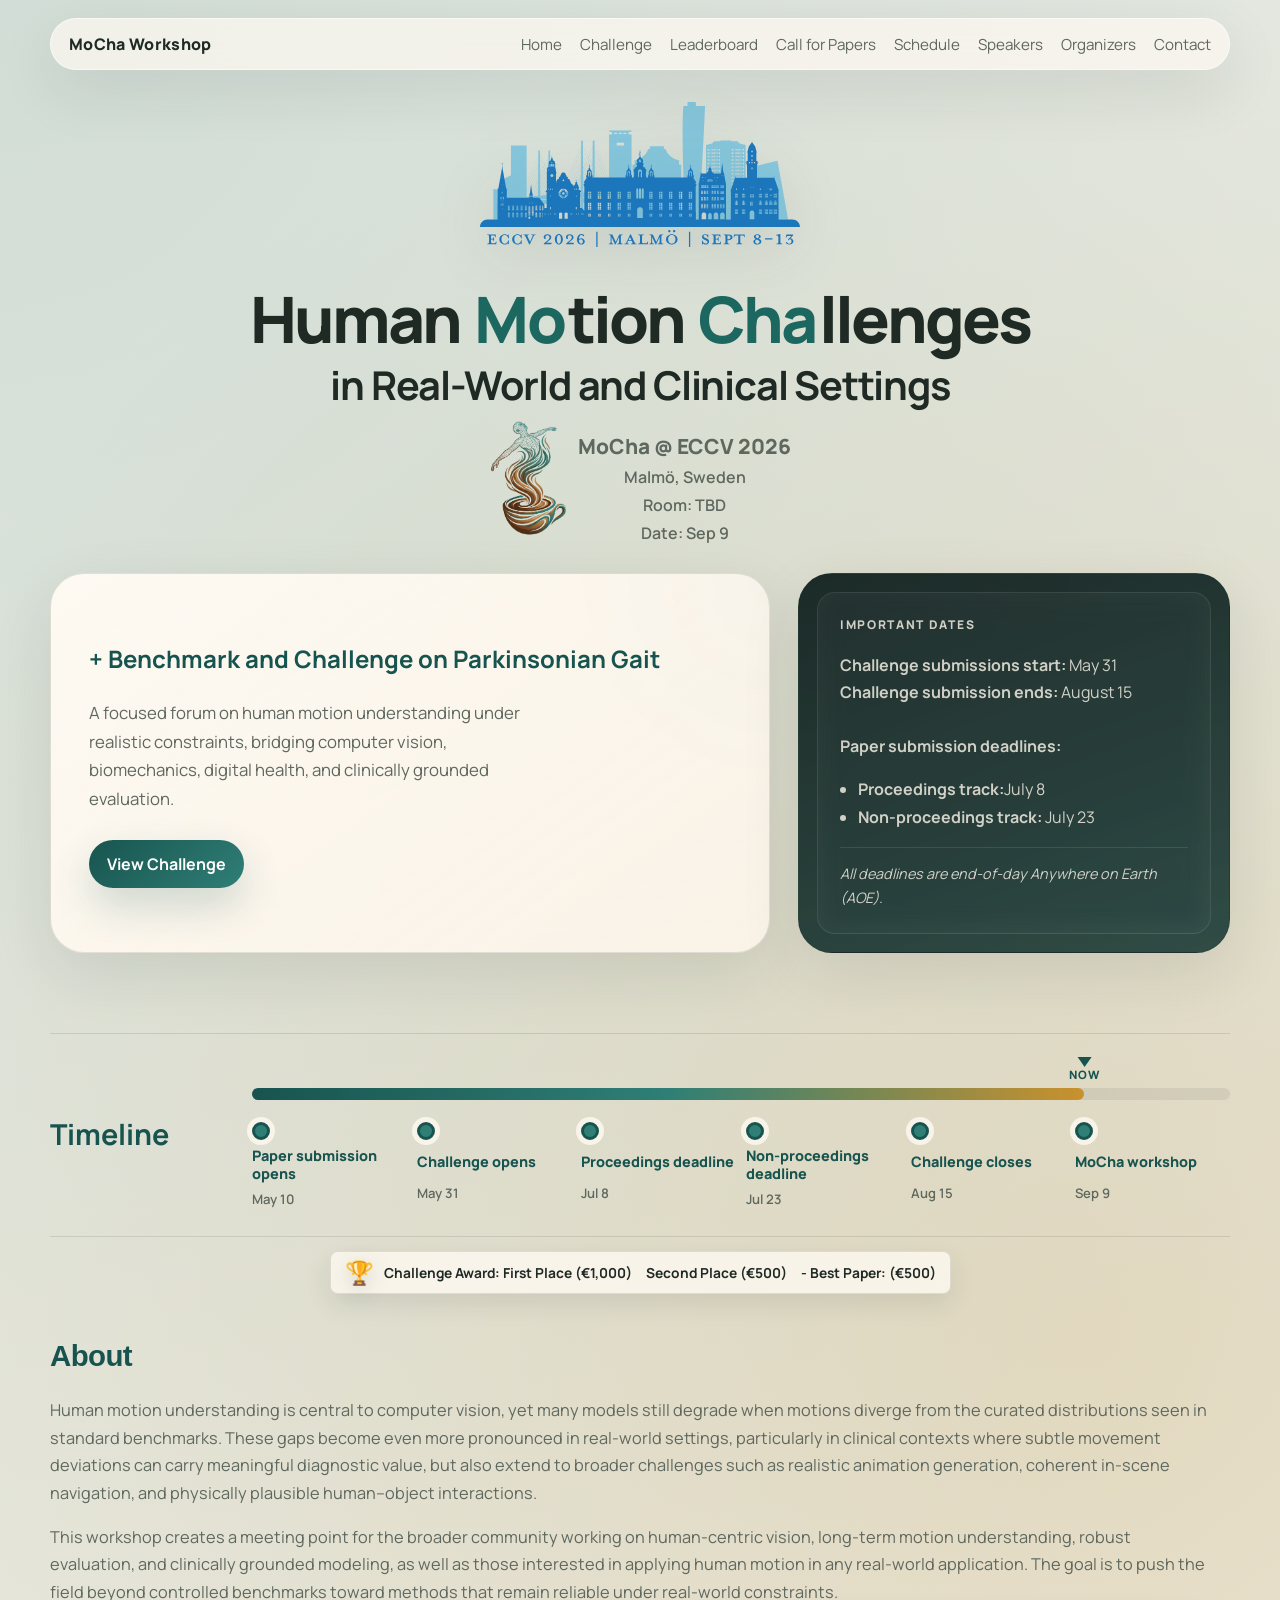
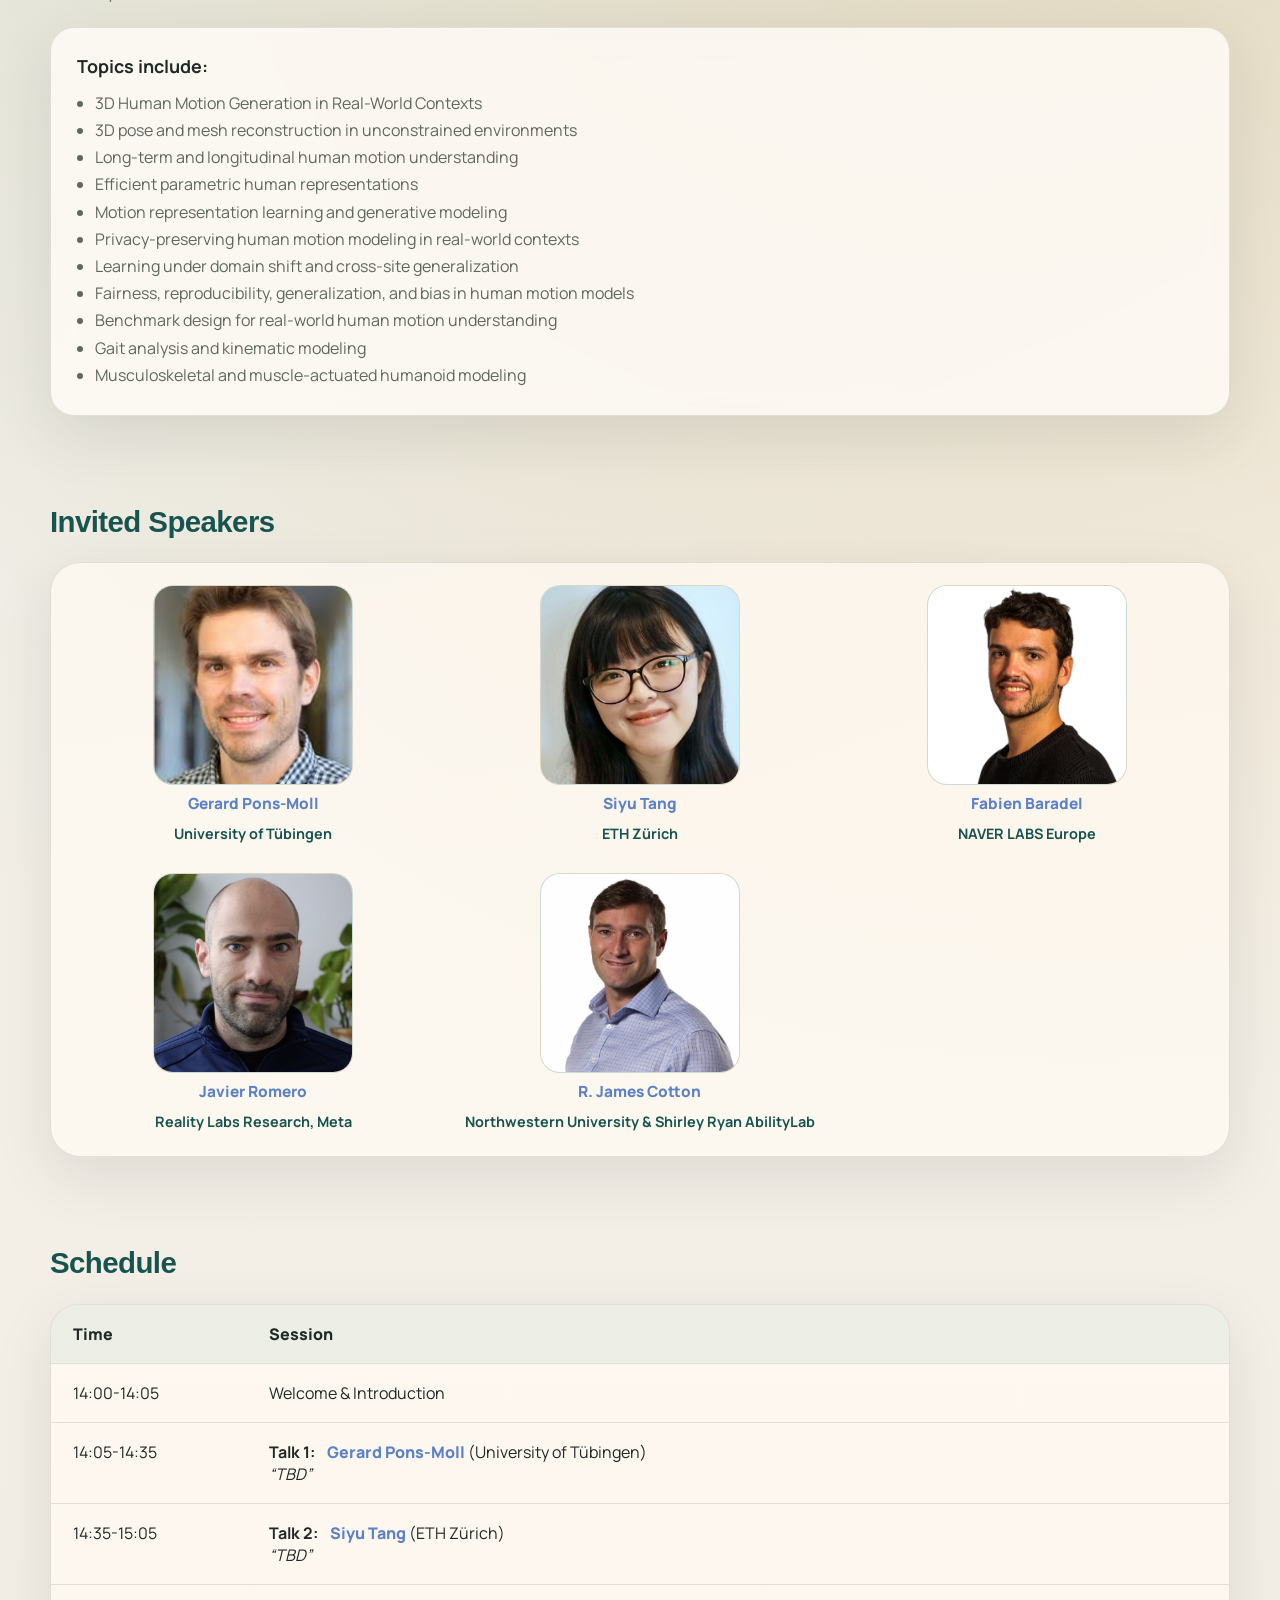
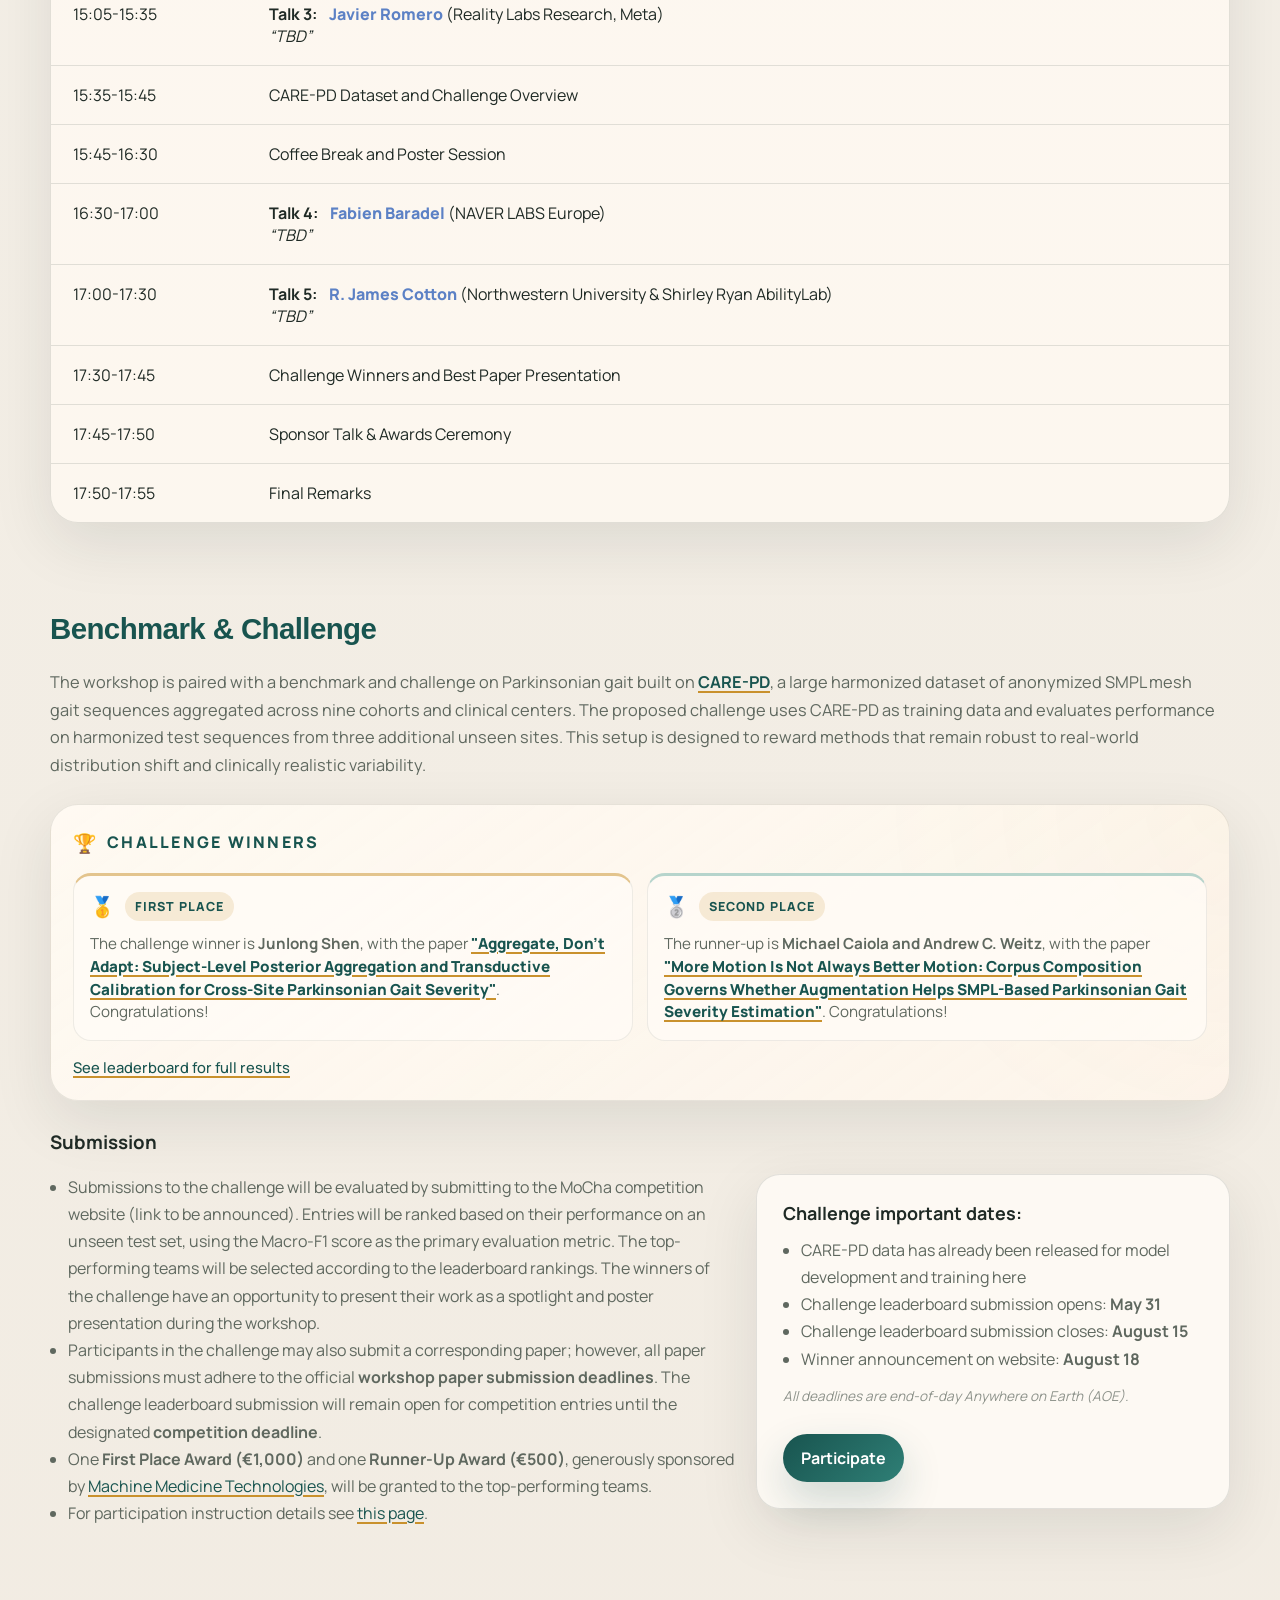
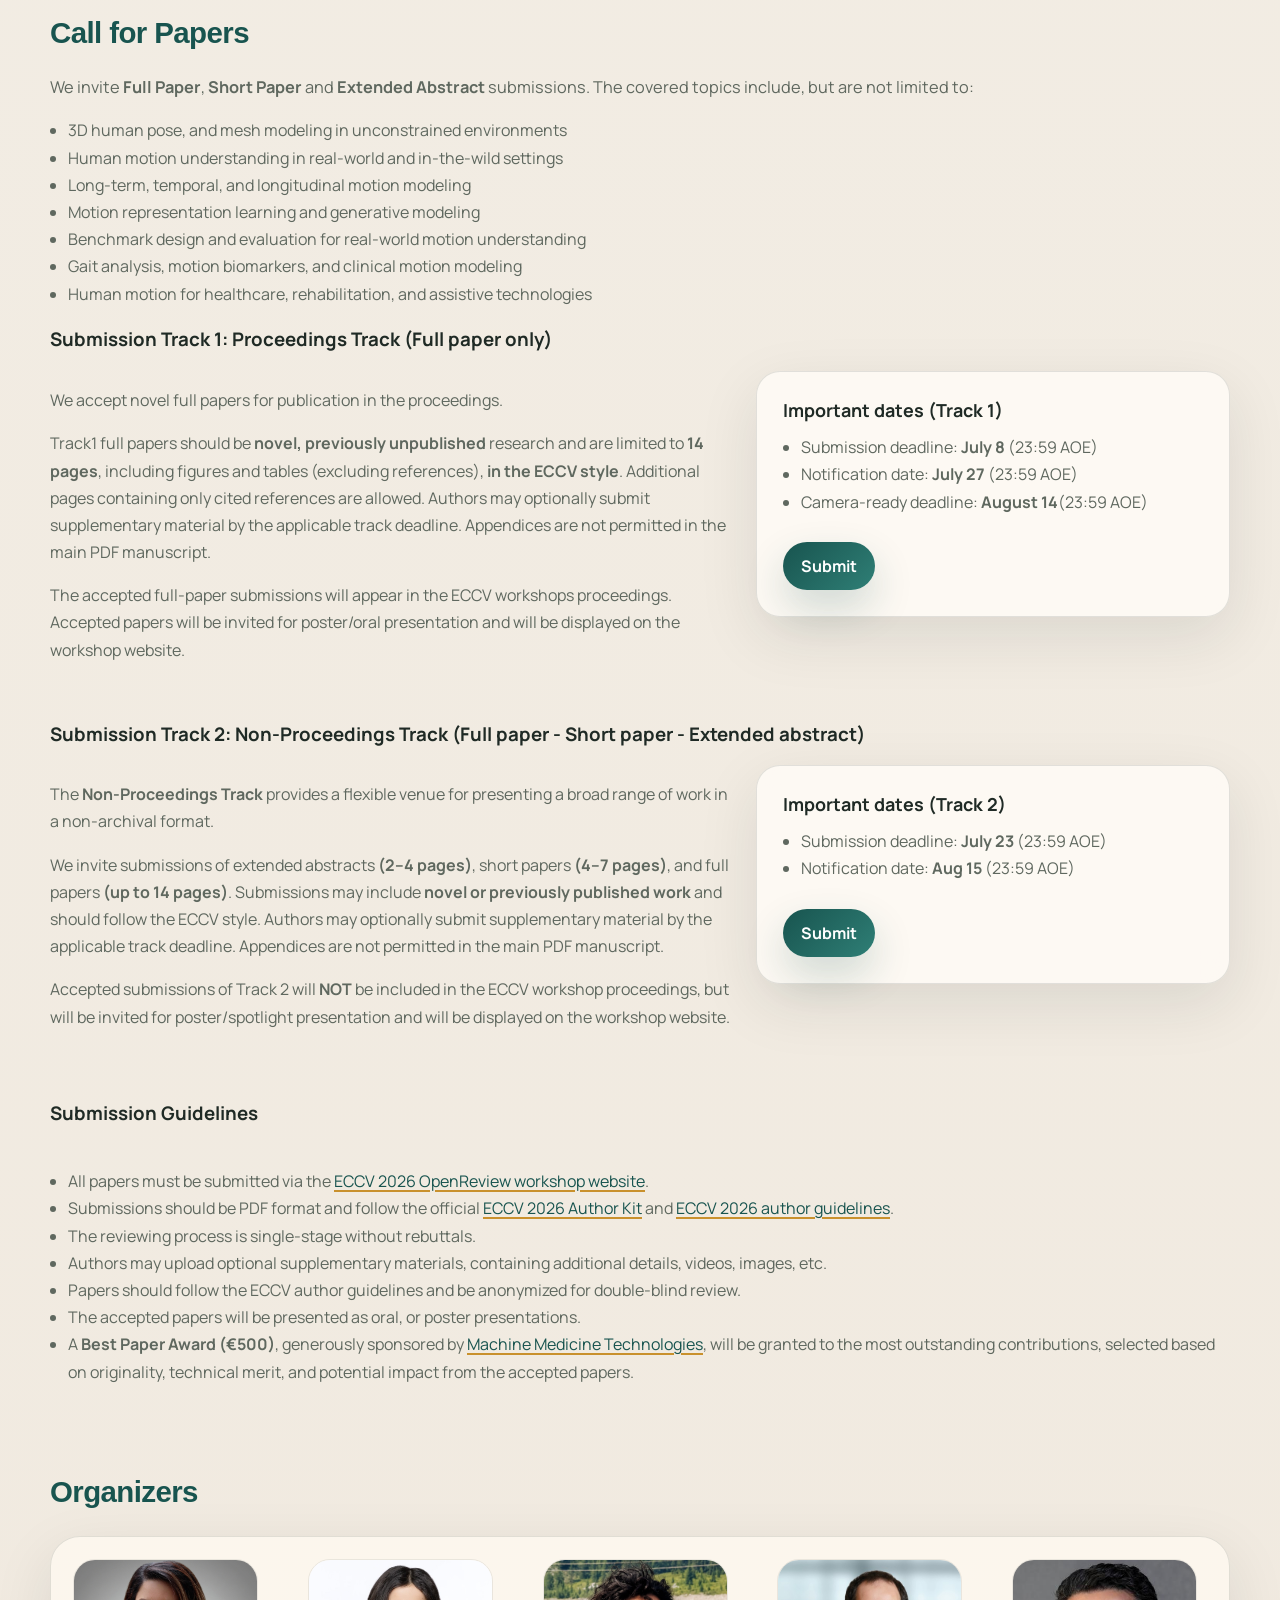
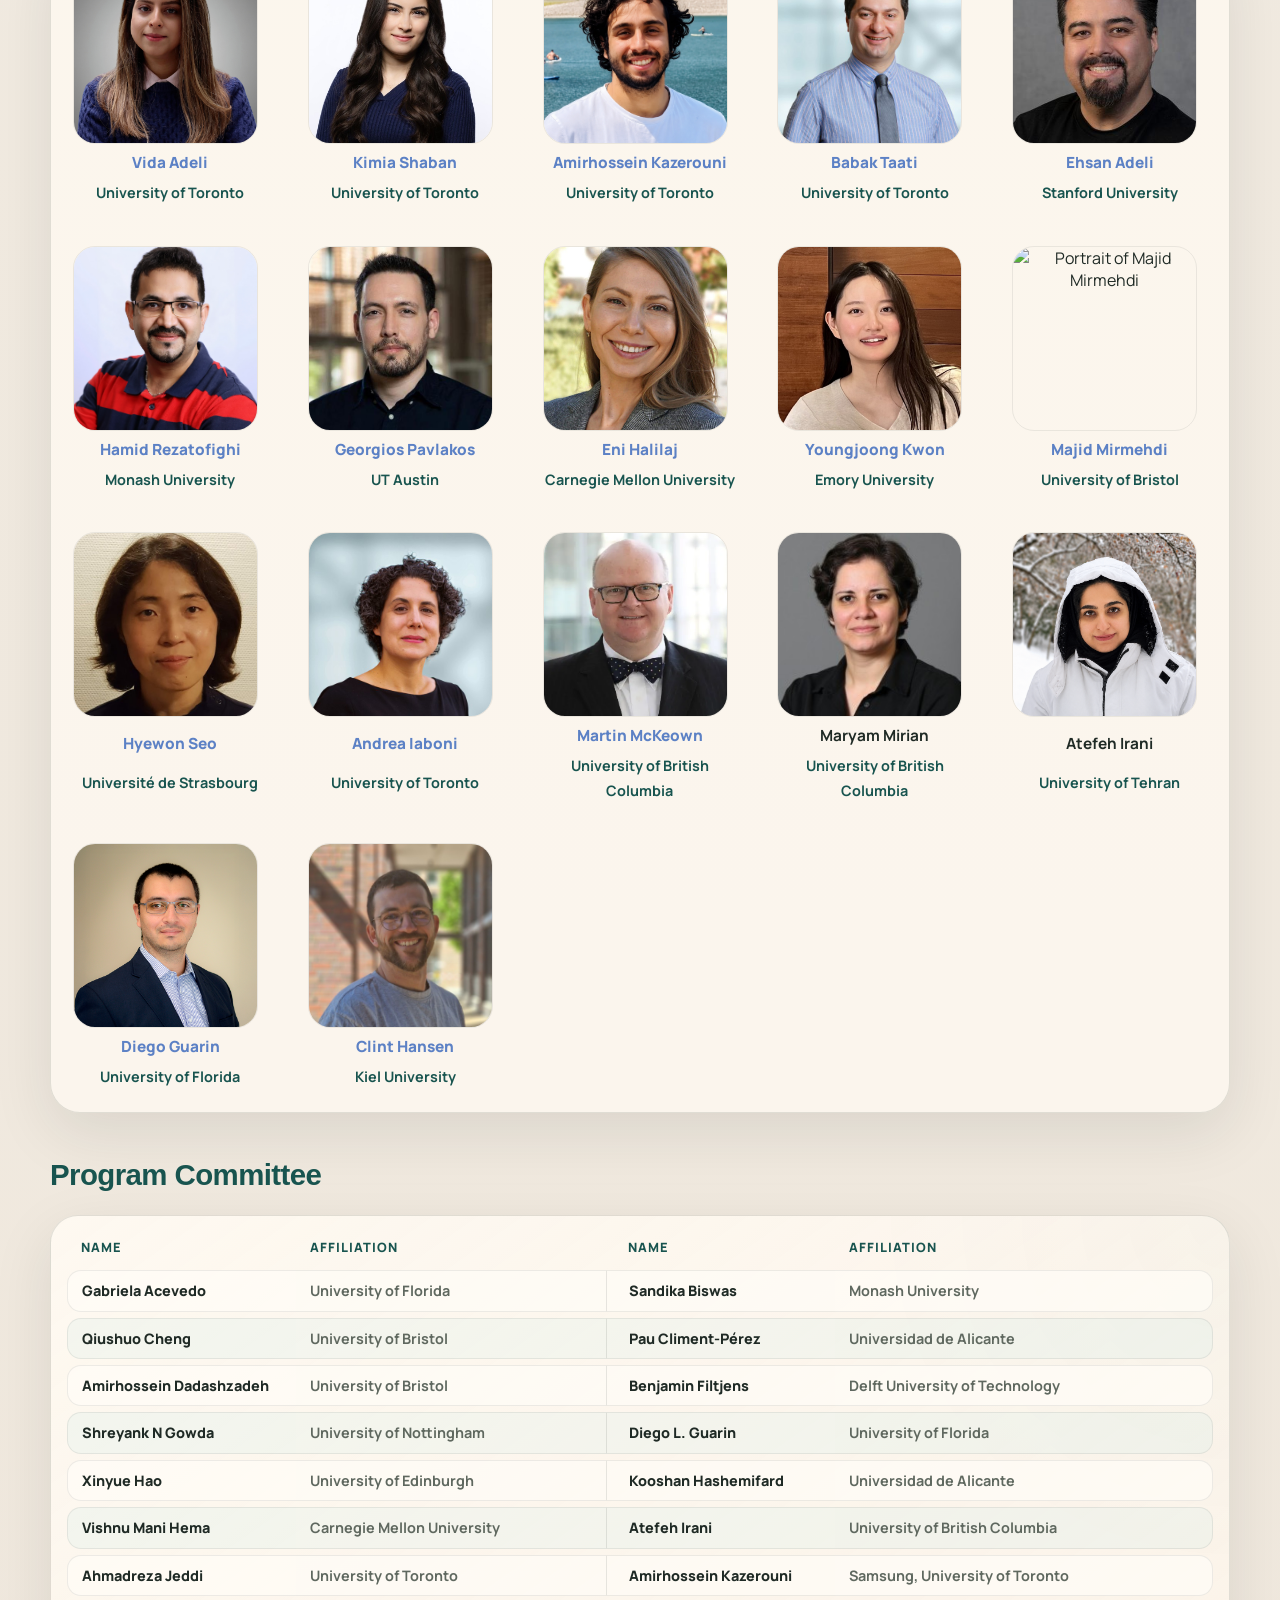
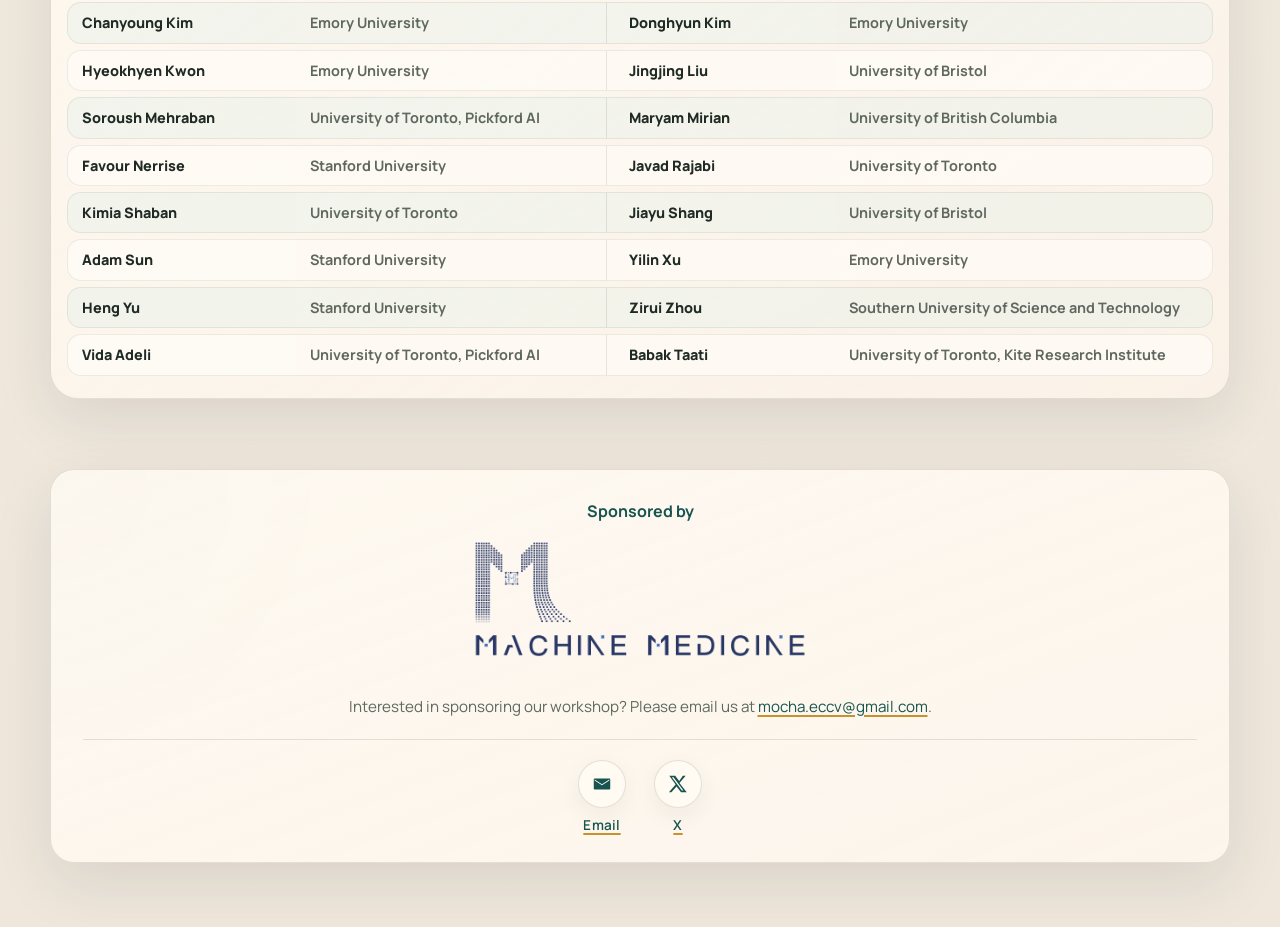
==== commit a319cb70: "add challenge winners" ====
--- a/index.html
+++ b/index.html
@@ -569,6 +569,47 @@
                 clinically realistic variability.
               </p>
               </div>
+              <div class="challenge-winners-card" aria-label="Challenge winners">
+                <p class="card-label">
+                  <span class="challenge-winners-trophy" aria-hidden="true">🏆</span>
+                  Challenge winners
+                </p>
+                <div class="challenge-winners-grid">
+                  <article class="challenge-winner challenge-winner-gold">
+                    <div class="challenge-winner-ribbon">
+                      <span class="challenge-winner-medal" aria-hidden="true">🥇</span>
+                      <span class="challenge-winner-place">First place</span>
+                    </div>
+                    <p>
+                      The challenge winner is <strong>Junlong Shen</strong>, with the paper
+                      <a
+                        href="https://arxiv.org/abs/2608.20587"
+                        target="_blank"
+                        rel="noopener noreferrer"
+                        >"Aggregate, Don't Adapt: Subject-Level Posterior Aggregation and Transductive Calibration for Cross-Site Parkinsonian Gait Severity"</a
+                      >.
+                      Congratulations!
+                    </p>
+                  </article>
+                  <article class="challenge-winner challenge-winner-silver">
+                    <div class="challenge-winner-ribbon">
+                      <span class="challenge-winner-medal" aria-hidden="true">🥈</span>
+                      <span class="challenge-winner-place">Second place</span>
+                    </div>
+                    <p>
+                      The runner-up is <strong>Michael Caiola and Andrew C. Weitz</strong>, with the paper
+                      <a
+                        href="https://arxiv.org/abs/2608.23730"
+                        target="_blank"
+                        rel="noopener noreferrer"
+                        >"More Motion Is Not Always Better Motion: Corpus Composition Governs Whether Augmentation Helps SMPL-Based Parkinsonian Gait Severity Estimation"</a
+                      >.
+                      Congratulations!
+                    </p>
+                  </article>
+                </div>
+                <a class="challenge-results-link" href="leaderboard.html">See leaderboard for full results</a>
+              </div>
               <h3>Submission</h3>
               <div class="two-column challenge-layout">
               <ul class="check-list">
--- a/styles.css
+++ b/styles.css
@@ -456,6 +456,108 @@
   opacity: 0.7;
 }
 
+.challenge-winners-card {
+  margin: 24px 0 28px;
+  padding: 22px;
+  border: 1px solid rgba(31, 42, 37, 0.1);
+  border-radius: calc(var(--radius) + 4px);
+  background:
+    linear-gradient(145deg, rgba(255, 250, 242, 0.94), rgba(255, 246, 236, 0.78)),
+    radial-gradient(circle at top right, rgba(201, 145, 45, 0.16), transparent 30%);
+  box-shadow: var(--shadow);
+}
+
+.challenge-winners-trophy {
+  margin-right: 8px;
+  font-size: 1.18rem;
+}
+
+.challenge-winners-card .card-label {
+  display: flex;
+  align-items: center;
+  margin-bottom: 14px;
+  font-size: 1rem;
+  color: var(--accent-dark);
+}
+
+.challenge-winners-grid {
+  display: grid;
+  grid-template-columns: repeat(2, minmax(0, 1fr));
+  gap: 14px;
+}
+
+.challenge-winner {
+  padding: 16px;
+  border: 1px solid rgba(31, 42, 37, 0.08);
+  border-radius: var(--radius-sm);
+  background: rgba(255, 252, 247, 0.78);
+}
+
+.challenge-winner-gold {
+  border-top: 3px solid rgba(201, 145, 45, 0.52);
+}
+
+.challenge-winner-silver {
+  border-top: 3px solid rgba(42, 139, 127, 0.34);
+}
+
+.challenge-winner-ribbon {
+  display: flex;
+  align-items: center;
+  gap: 10px;
+  margin-bottom: 12px;
+}
+
+.challenge-winner-medal {
+  font-size: 1.25rem;
+}
+
+.challenge-winner-place {
+  display: inline-flex;
+  margin: 0;
+  padding: 6px 10px;
+  border-radius: 999px;
+  background: rgba(201, 145, 45, 0.16);
+  color: var(--accent-dark);
+  font-size: 0.78rem;
+  font-weight: 900;
+  letter-spacing: 0.08em;
+  text-transform: uppercase;
+}
+
+.challenge-winner p {
+  margin: 0;
+  font-size: 0.95rem;
+  line-height: 1.5;
+}
+
+.challenge-winner a {
+  color: #126fba;
+  font-weight: 800;
+  text-decoration-thickness: 2px;
+  text-underline-offset: 3px;
+}
+
+.challenge-winner a:hover,
+.challenge-winner a:focus-visible {
+  color: #0b5a99;
+}
+
+.challenge-results-link {
+  display: inline-flex;
+  margin-top: 16px;
+  color: var(--accent-dark);
+  font-size: 0.92rem;
+  font-weight: 500;
+  text-decoration-thickness: 2px;
+  text-underline-offset: 4px;
+}
+
+.challenge-results-link:hover,
+.challenge-results-link:focus-visible {
+  color: #126fba;
+}
+
 .spotlight-list,
 .check-list,
 .organizer-card ul {
@@ -1303,6 +1405,7 @@
   .hero,
   .page-intro,
   .two-column,
+  .challenge-winners-grid,
   .topic-grid,
   .people-grid,
   .organizer-grid,
@@ -1364,6 +1467,7 @@
   .hero,
   .page-intro,
   .two-column,
+  .challenge-winners-grid,
   .topic-grid,
   .people-grid,
   .organizer-grid,
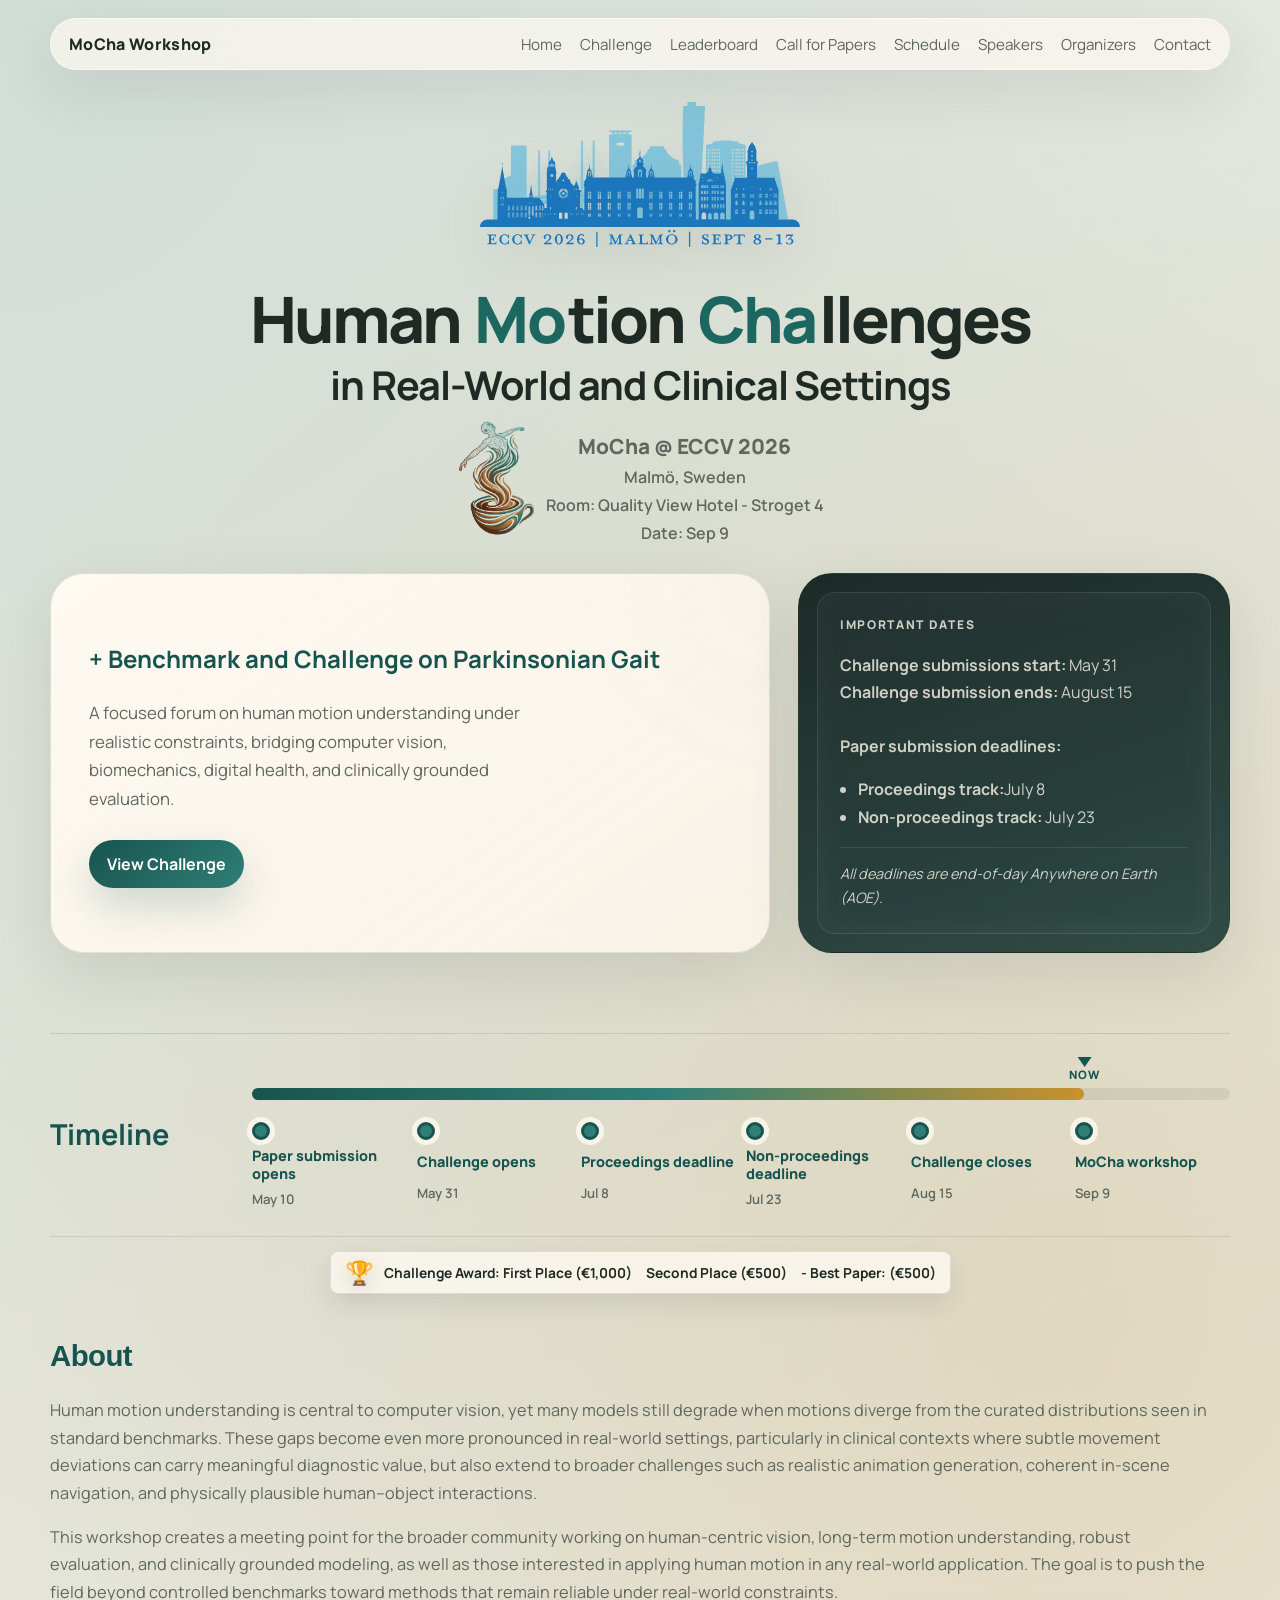
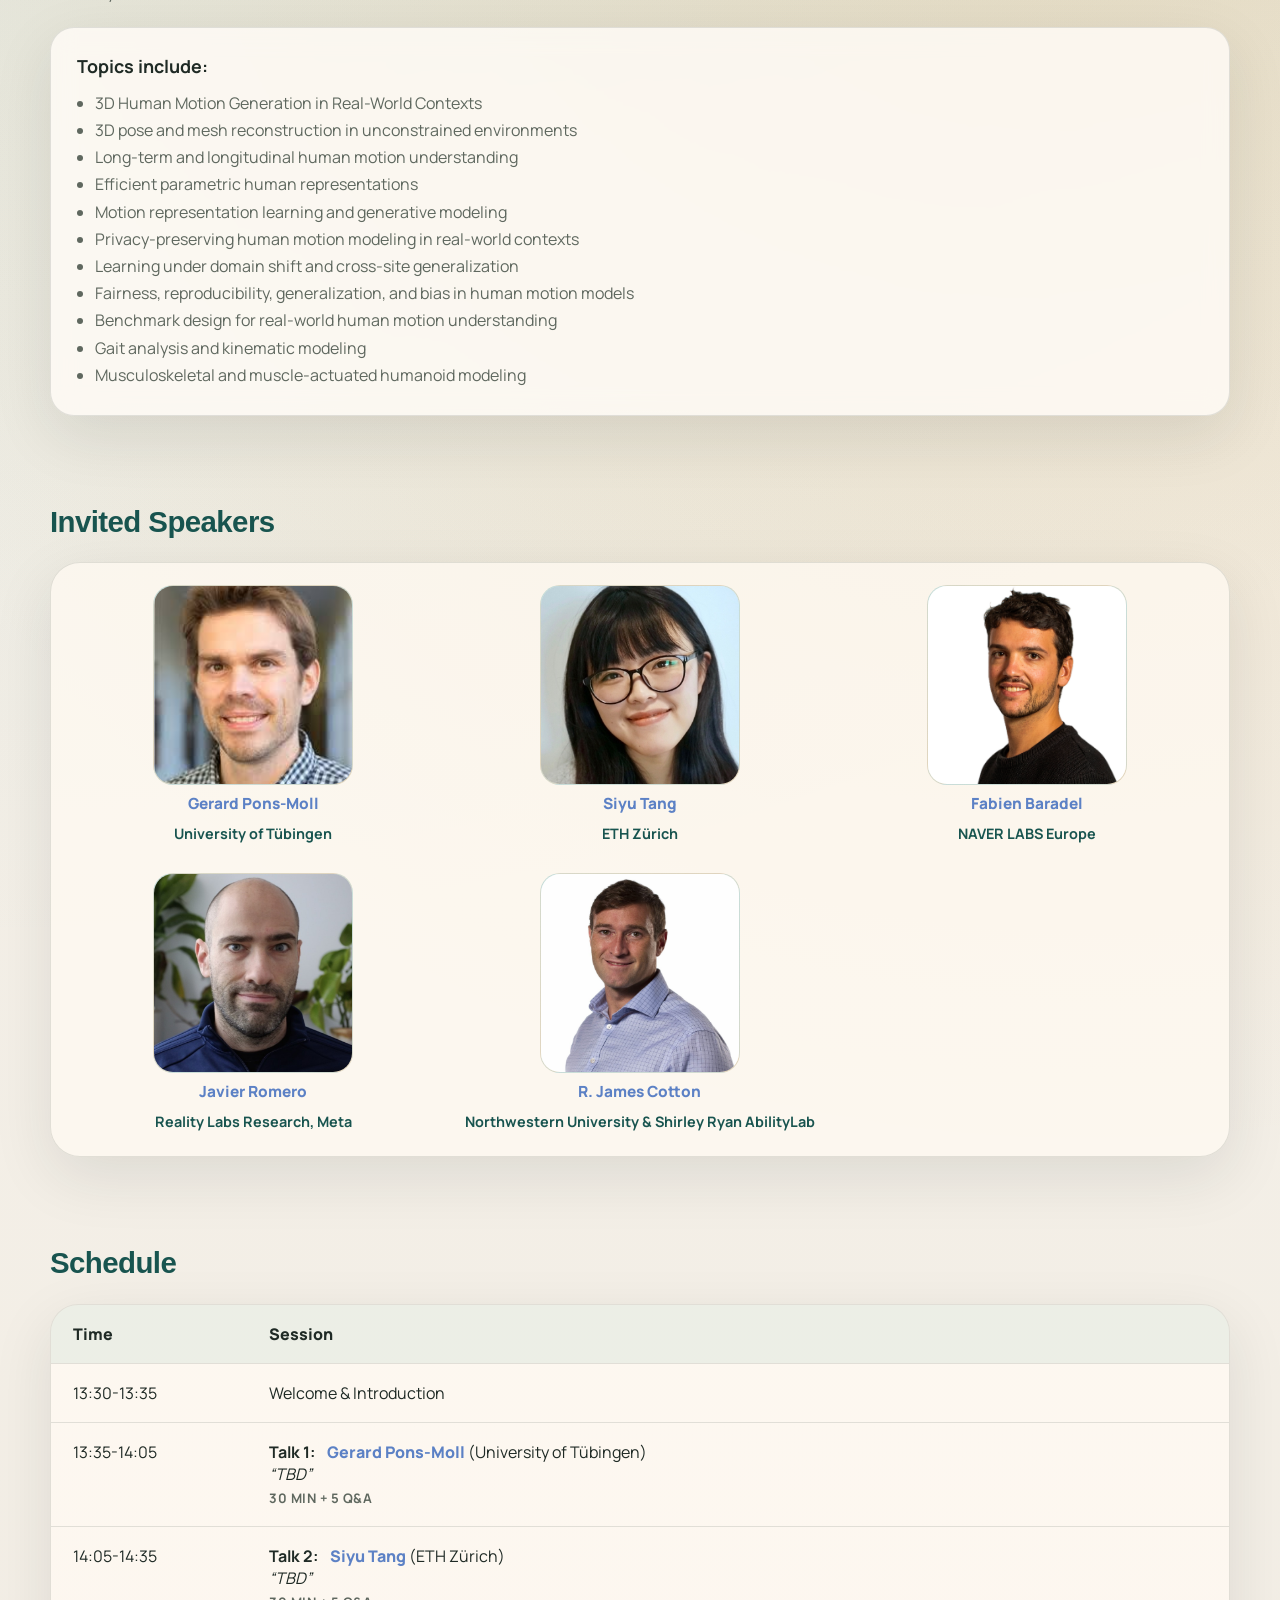
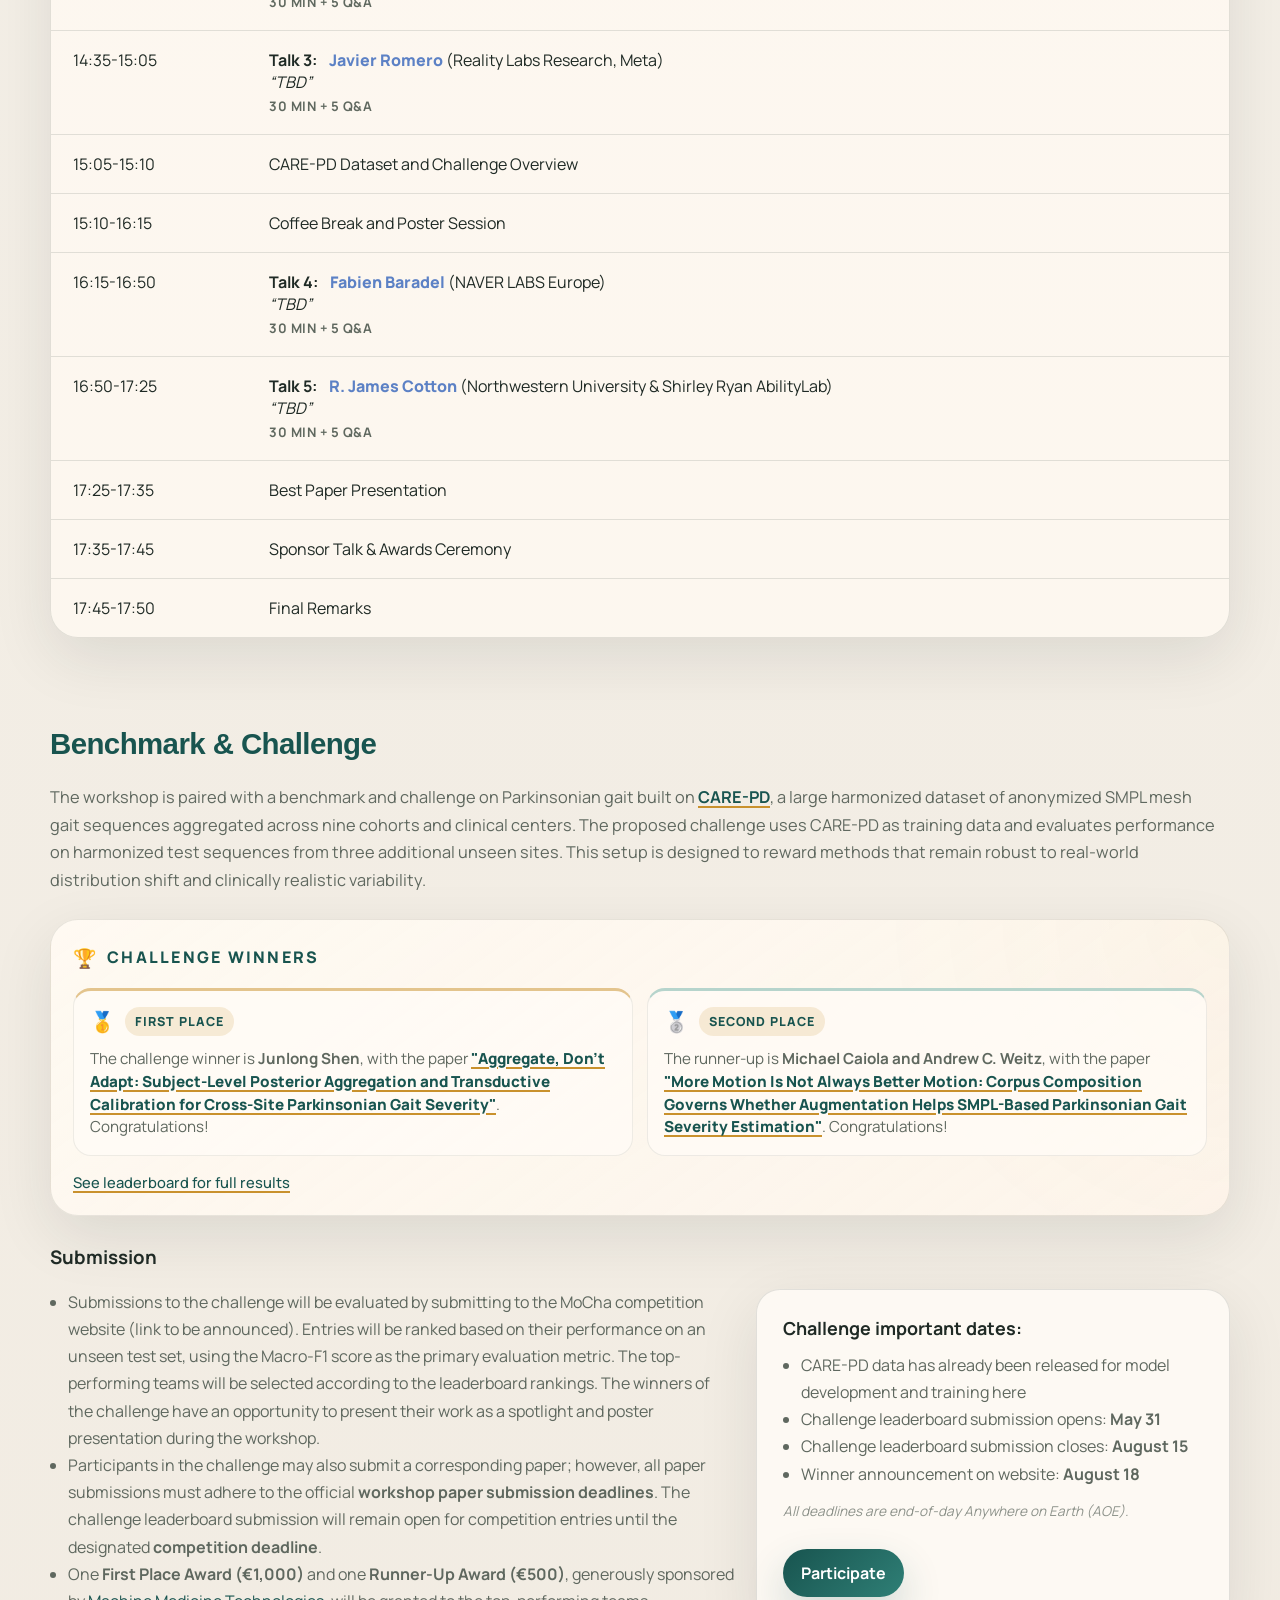
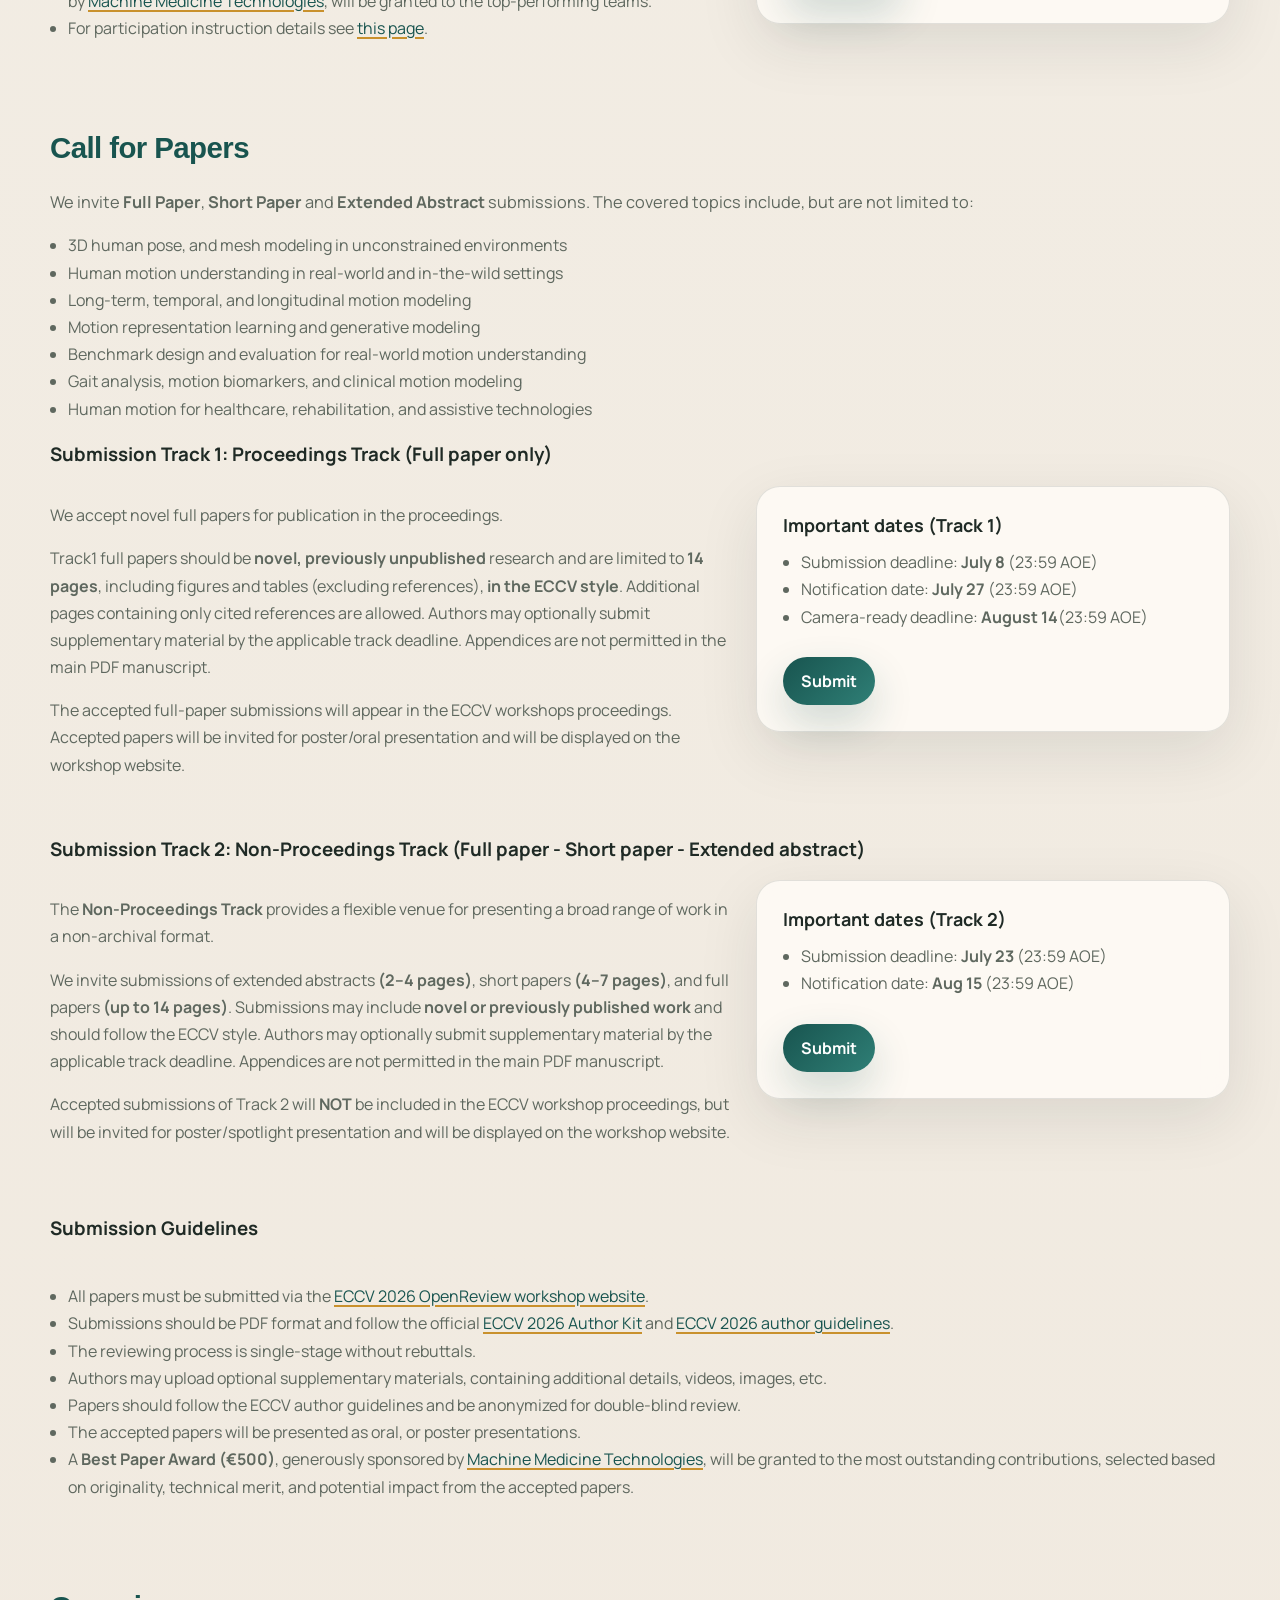
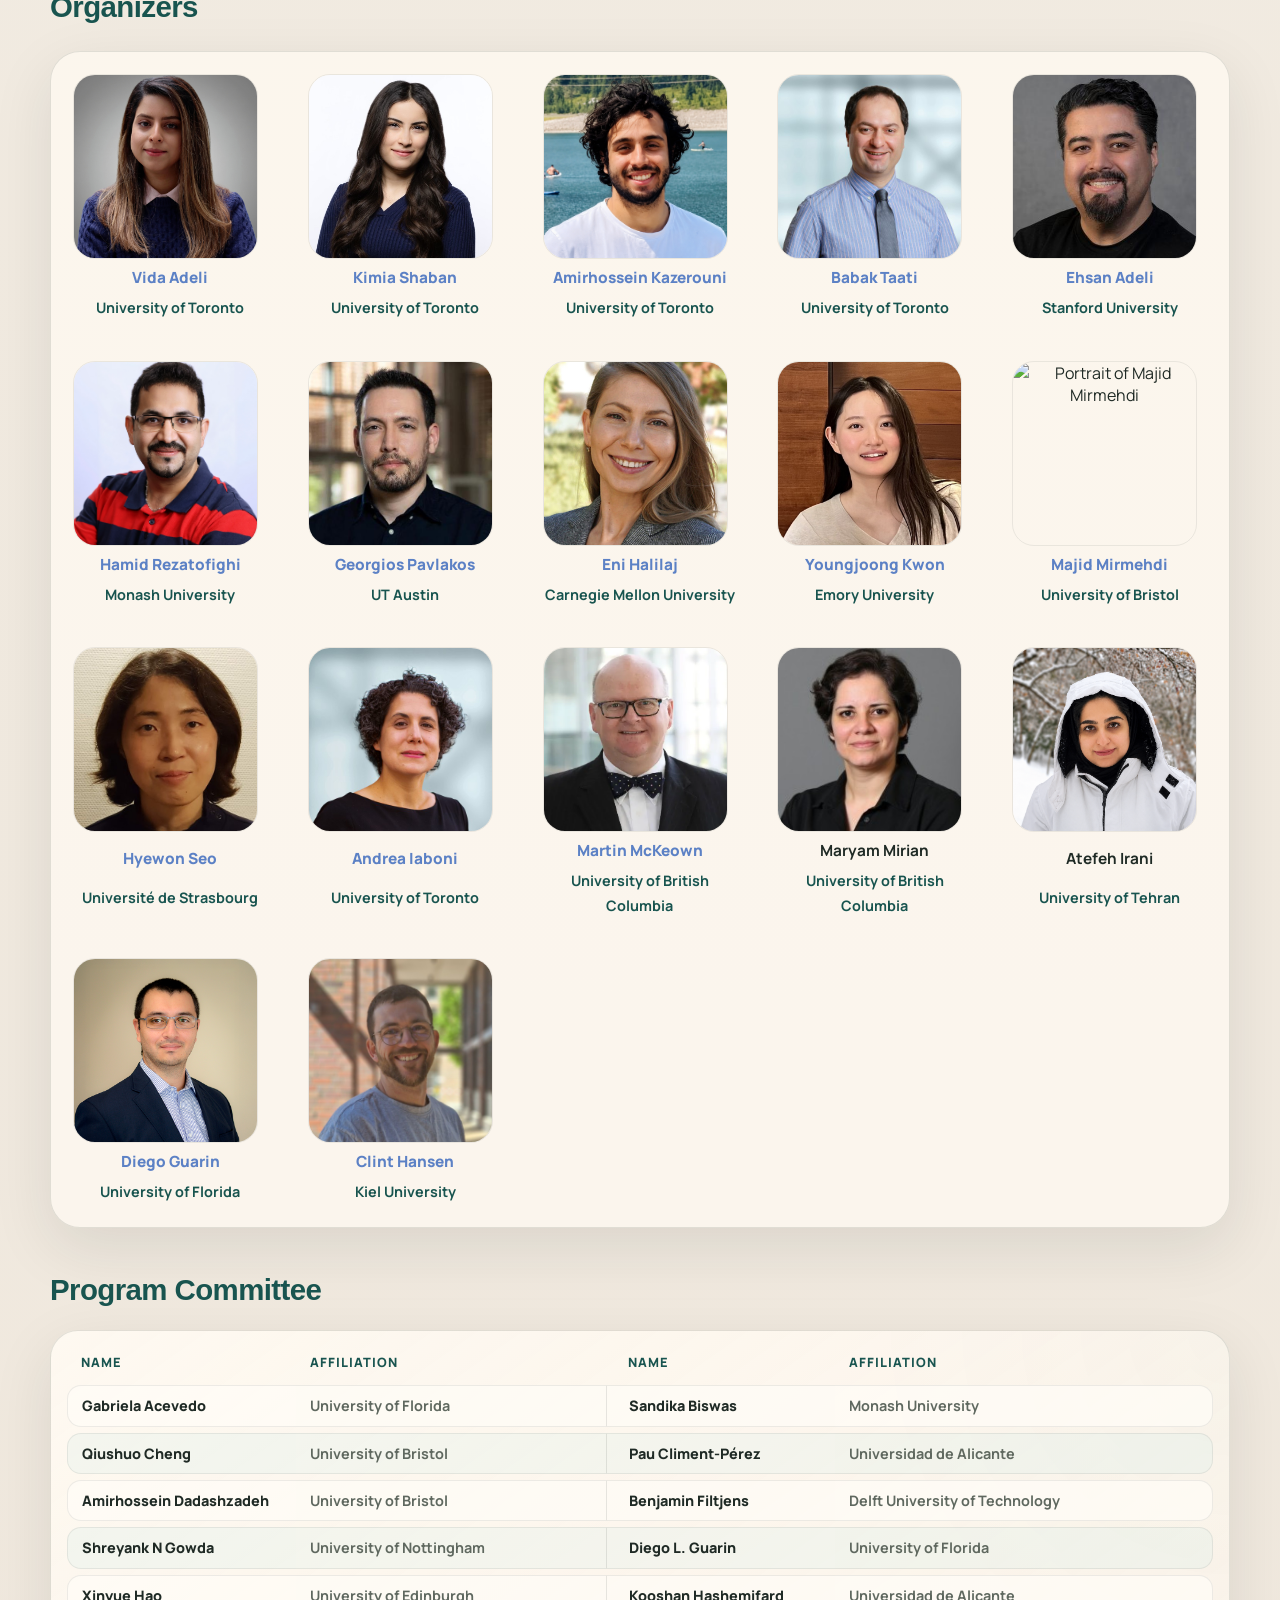
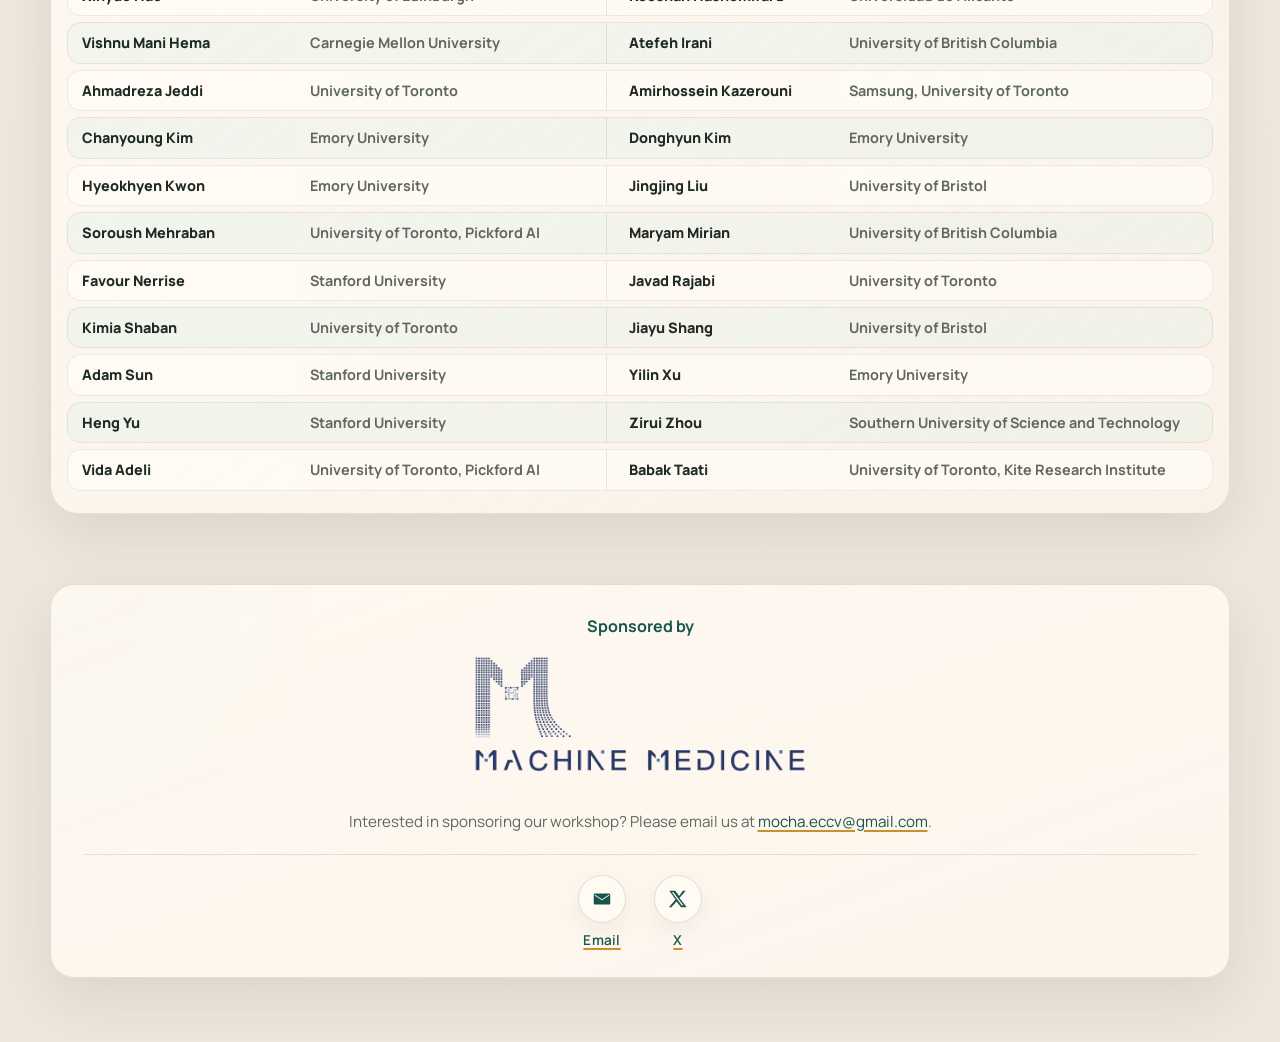
==== commit 8dd56473: "change schedule" ====
--- a/index.html
+++ b/index.html
@@ -78,7 +78,7 @@
               <div class="hero-meta-inline">
                 <p>MoCha @ ECCV 2026</p>
                 <p>Malmö, Sweden</p>
-                <p>Room: TBD</p>
+                <p>Room: Quality View Hotel - Stroget 4</p>
                 <p>Date: Sep 9</p>
               </div>
             </div>
@@ -444,42 +444,44 @@
               <span role="columnheader">Session</span>
             </div>
             <div class="schedule-row" role="row">
-              <span role="cell">14:00-14:05</span>
+              <span role="cell">13:30-13:35</span>
               <span role="cell">Welcome &amp; Introduction</span>
+            </div>
+            <div class="schedule-row" role="row">
+              <span role="cell">13:35-14:05</span>
+              <span role="cell">
+                <strong>Talk 1:</strong> 
+                <span class="small-gap"></span>
+                <a
+                  class="person-link"
+                  href="https://virtualhumans.mpi-inf.mpg.de/people/pons-moll.html"
+                  target="_blank"
+                  rel="noopener noreferrer"
+                  >Gerard Pons-Moll</a
+                > <span>(University of Tübingen)</span> 
+                <br /><em>“TBD”</em>
+                <br /><span class="talk-duration">30 MIN + 5 Q&amp;A</span>
+              </span>
             </div>
             <div class="schedule-row" role="row">
               <span role="cell">14:05-14:35</span>
               <span role="cell">
-                <strong>Talk 1:</strong> 
+                <strong>Talk 2:</strong> 
                 <span class="small-gap"></span>
                 <a
                   class="person-link"
-                  href="https://virtualhumans.mpi-inf.mpg.de/people/pons-moll.html"
-                  target="_blank"
-                  rel="noopener noreferrer"
-                  >Gerard Pons-Moll</a
-                > <span>(University of Tübingen)</span> 
+                  href="https://vlg.inf.ethz.ch/team/Prof-Dr-Siyu-Tang.html"
+                  target="_blank"
+                  rel="noopener noreferrer"
+                  >Siyu Tang</a
+                > <span>(ETH Zürich)</span> 
                 <br /><em>“TBD”</em>
+                <br /><span class="talk-duration">30 MIN + 5 Q&amp;A</span>
               </span>
             </div>
             <div class="schedule-row" role="row">
               <span role="cell">14:35-15:05</span>
               <span role="cell">
-                <strong>Talk 2:</strong> 
-                <span class="small-gap"></span>
-                <a
-                  class="person-link"
-                  href="https://vlg.inf.ethz.ch/team/Prof-Dr-Siyu-Tang.html"
-                  target="_blank"
-                  rel="noopener noreferrer"
-                  >Siyu Tang</a
-                > <span>(ETH Zürich)</span> 
-                <br /><em>“TBD”</em>
-              </span>
-            </div>
-            <div class="schedule-row" role="row">
-              <span role="cell">15:05-15:35</span>
-              <span role="cell">
                 <strong>Talk 3:</strong> 
                 <span class="small-gap"></span>
                 <a
@@ -487,13 +489,14 @@
                   href="https://scholar.google.ca/citations?hl=en&user=Wx62iOsAAAAJ&view_op=list_works&sortby=pubdate"
                   target="_blank"
                   rel="noopener noreferrer"
-                  >Javier Romero</a>
+                >Javier Romero</a>
                 <span>(Reality Labs Research, Meta)</span> 
                 <br /><em>“TBD”</em>
+                <br /><span class="talk-duration">30 MIN + 5 Q&amp;A</span>
               </span>
             </div>
             <div class="schedule-row" role="row">
-              <span role="cell">15:35-15:45</span>
+              <span role="cell">15:05-15:10</span>
               <span role="cell">CARE-PD Dataset and Challenge Overview</span>
             </div>
             <!-- <div class="schedule-row" role="row">
@@ -501,11 +504,11 @@
               <span role="cell">Sponsor Talk (TBD)</span>
             </div> -->
             <div class="schedule-row" role="row">
-              <span role="cell">15:45-16:30</span>
+              <span role="cell">15:10-16:15</span>
               <span role="cell">Coffee Break and Poster Session</span>
             </div>
             <div class="schedule-row" role="row">
-              <span role="cell">16:30-17:00</span>
+              <span role="cell">16:15-16:50</span>
               <span role="cell">
                 <strong>Talk 4:</strong> 
                 <span class="small-gap"></span>
@@ -514,13 +517,14 @@
                   href="https://fabienbaradel.github.io/"
                   target="_blank"
                   rel="noopener noreferrer"
-                  >Fabien Baradel</a
+                >Fabien Baradel</a
                 > <span>(NAVER LABS Europe)</span> 
                 <br /><em>“TBD”</em>
+                <br /><span class="talk-duration">30 MIN + 5 Q&amp;A</span>
               </span>
             </div>
             <div class="schedule-row" role="row">
-              <span role="cell">17:00-17:30</span>
+              <span role="cell">16:50-17:25</span>
               <span role="cell">
                 <strong>Talk 5:</strong> 
                 <span class="small-gap"></span>
@@ -529,21 +533,22 @@
                   href="https://www.sralab.org/researchers/r-james-cotton-md-phd"
                   target="_blank"
                   rel="noopener noreferrer"
-                  >R. James Cotton</a
+                >R. James Cotton</a
                 > <span>(Northwestern University &amp; Shirley Ryan AbilityLab)</span> 
                 <br /><em>“TBD”</em>
+                <br /><span class="talk-duration">30 MIN + 5 Q&amp;A</span>
               </span>
             </div>
             <div class="schedule-row" role="row">
-              <span role="cell">17:30-17:45</span>
-              <span role="cell">Challenge Winners and Best Paper Presentation</span>
+              <span role="cell">17:25-17:35</span>
+              <span role="cell">Best Paper Presentation</span>
+            </div>
+            <div class="schedule-row" role="row">
+              <span role="cell">17:35-17:45</span>
+              <span role="cell">Sponsor Talk &amp; Awards Ceremony</span>
             </div>
             <div class="schedule-row" role="row">
               <span role="cell">17:45-17:50</span>
-              <span role="cell">Sponsor Talk &amp; Awards Ceremony</span>
-            </div>
-            <div class="schedule-row" role="row">
-              <span role="cell">17:50-17:55</span>
               <span role="cell">Final Remarks</span>
             </div>
           </div>
--- a/styles.css
+++ b/styles.css
@@ -1569,3 +1569,12 @@
   display: inline-block;
   width: 0.4rem;
 }
+
+.talk-duration {
+  display: inline-block;
+  margin-top: 4px;
+  color: var(--muted);
+  font-size: 0.82rem;
+  font-weight: 700;
+  letter-spacing: 0.04em;
+}
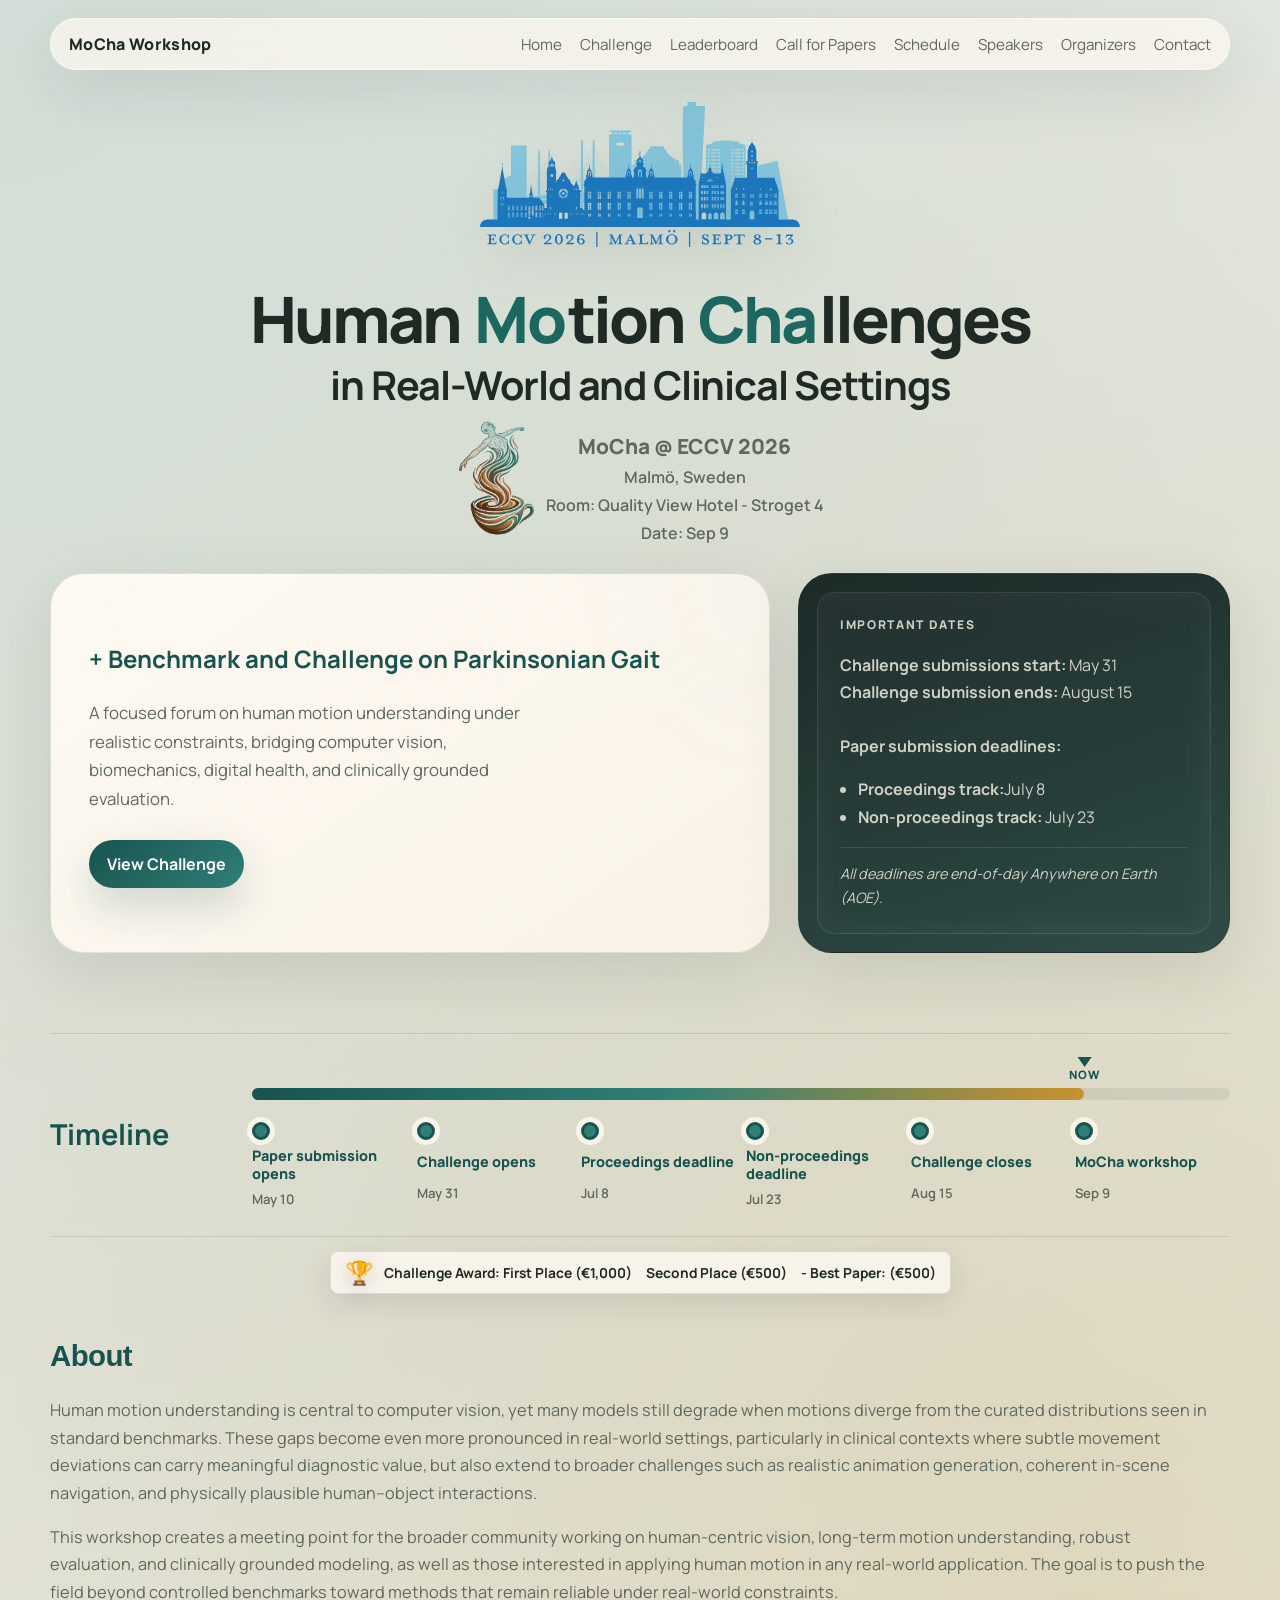
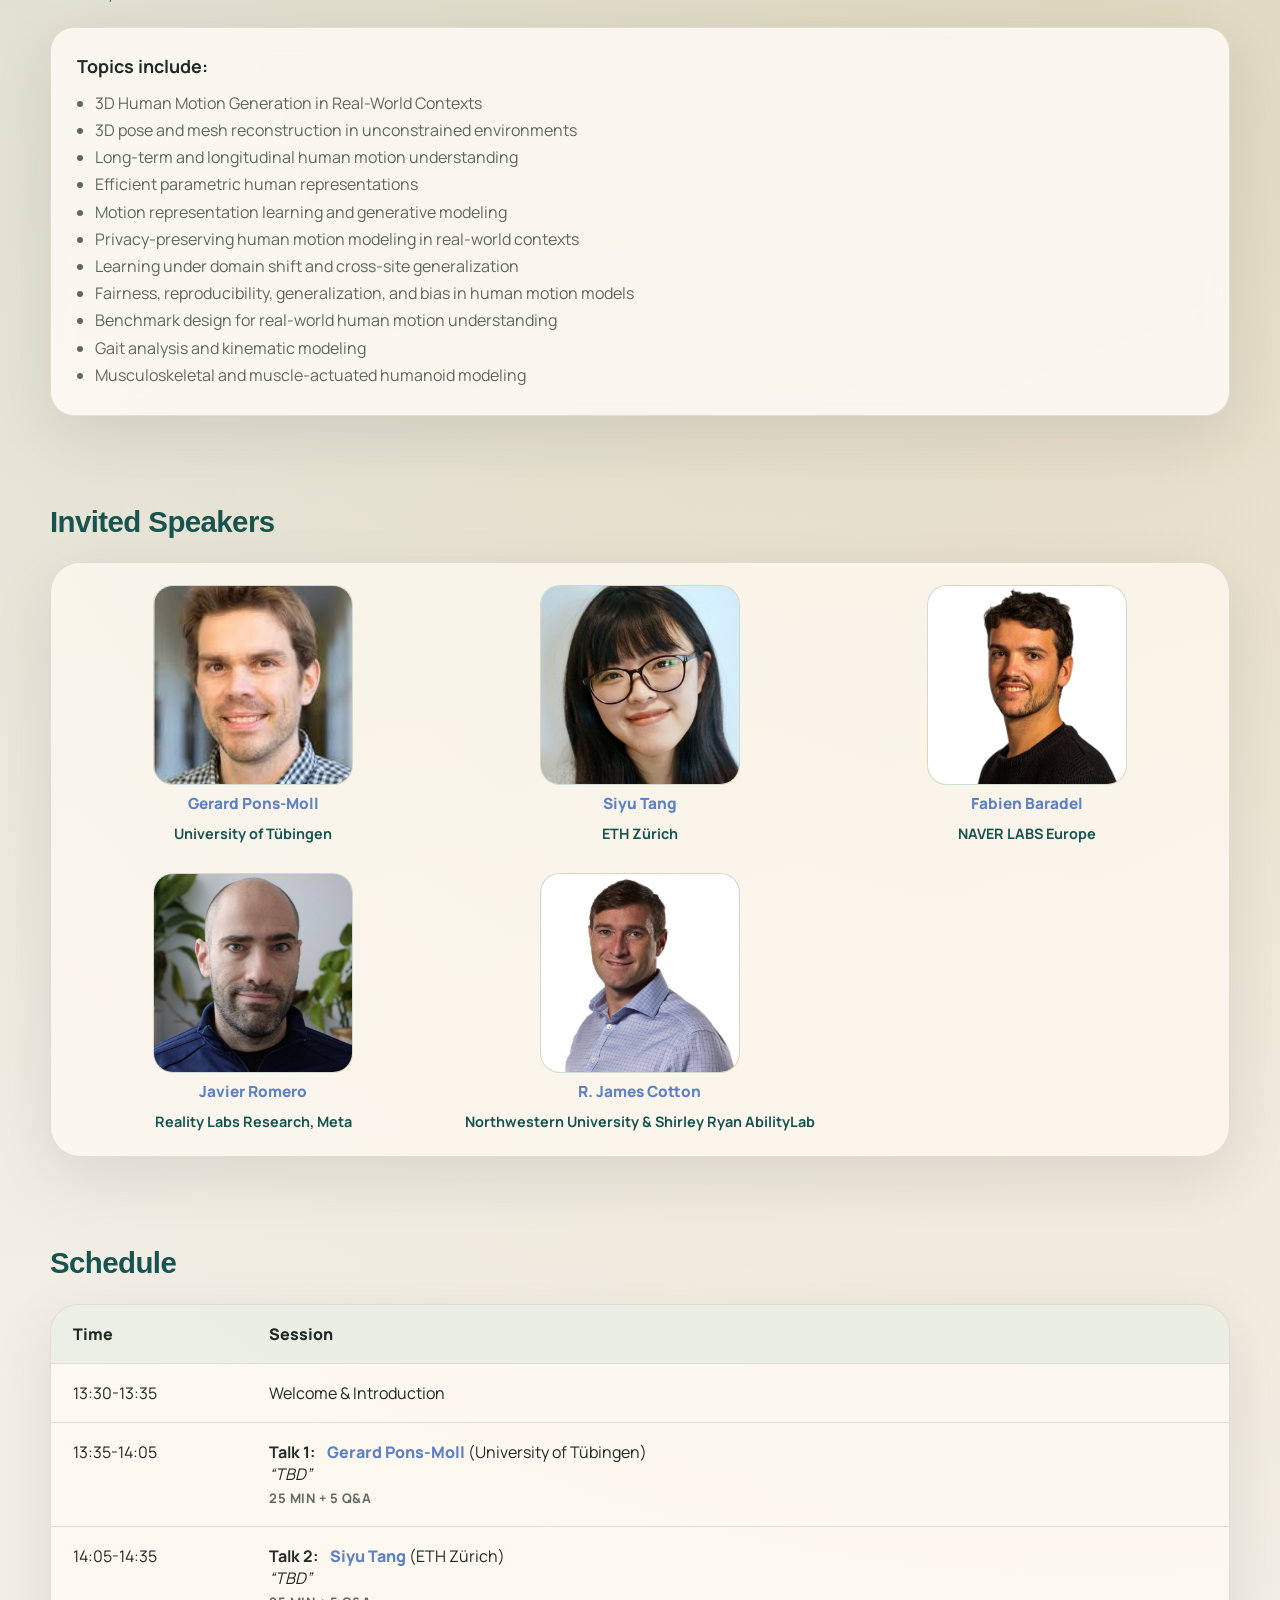
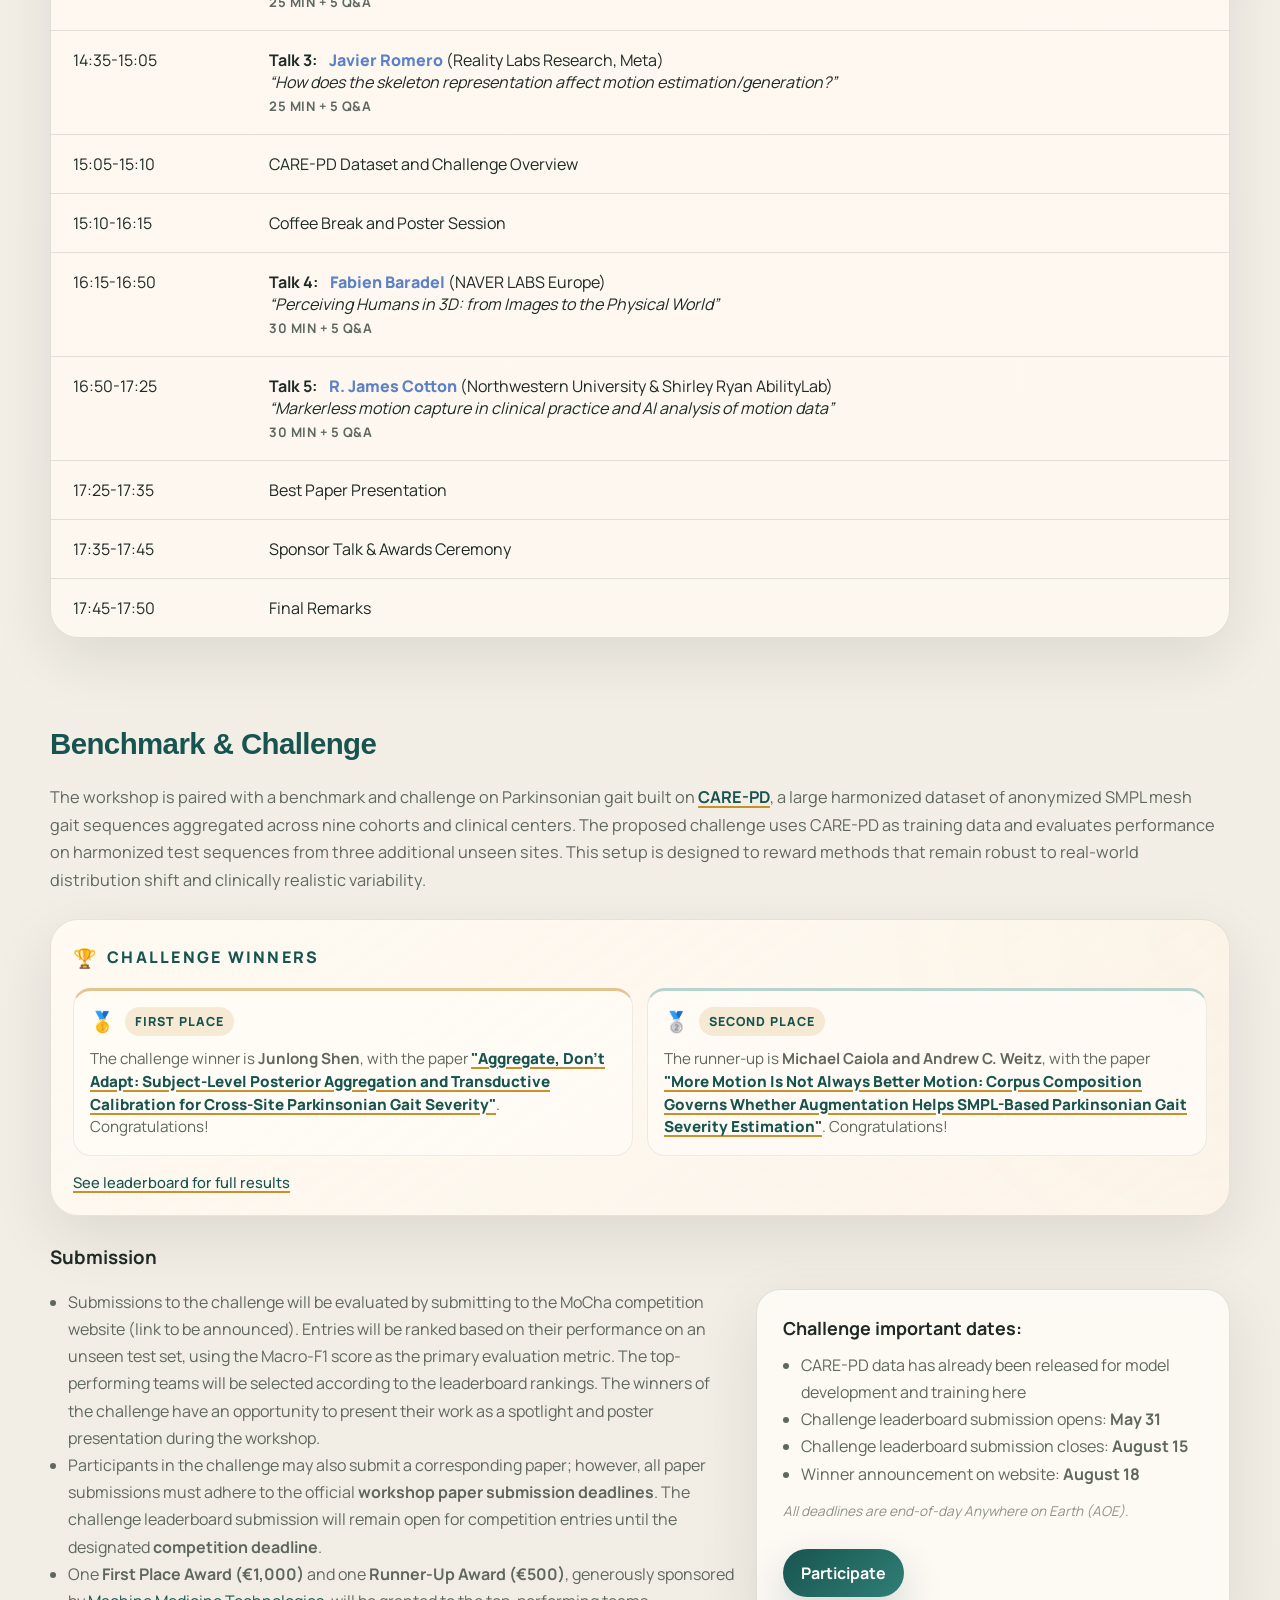
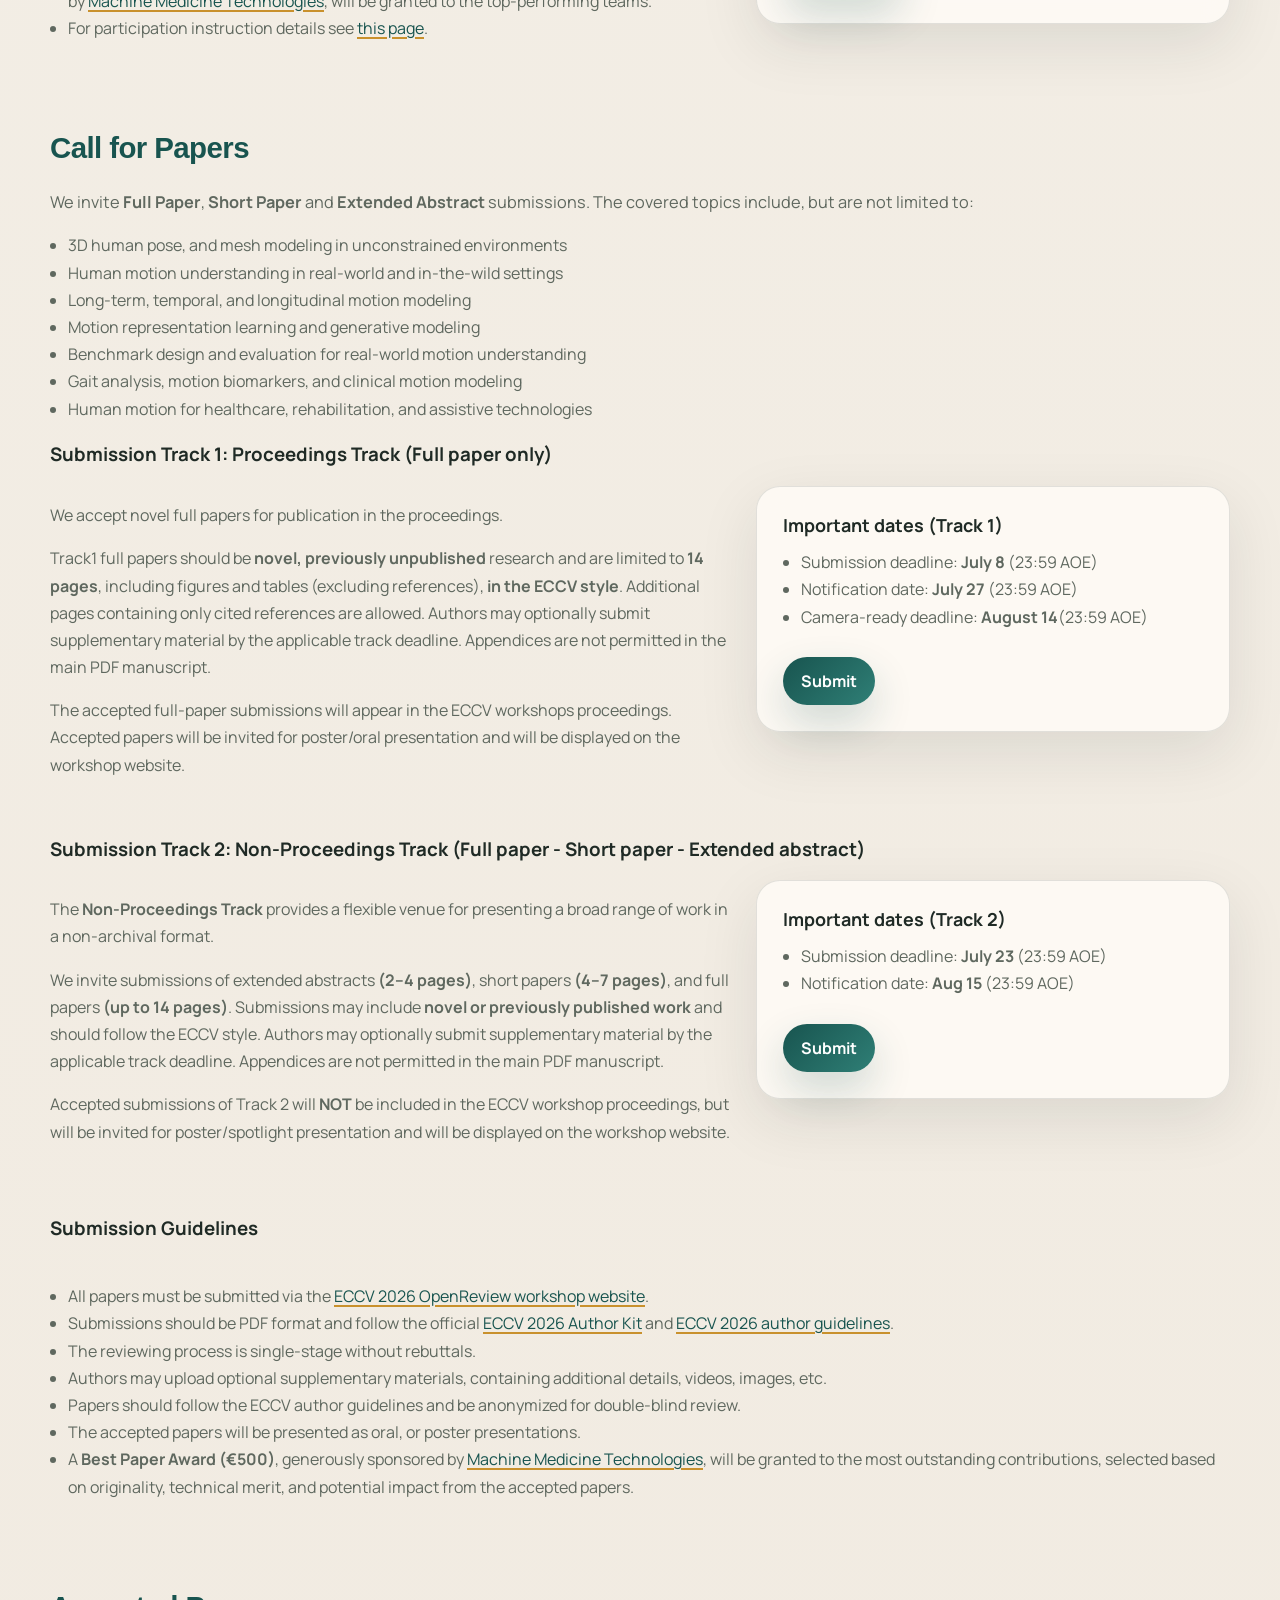
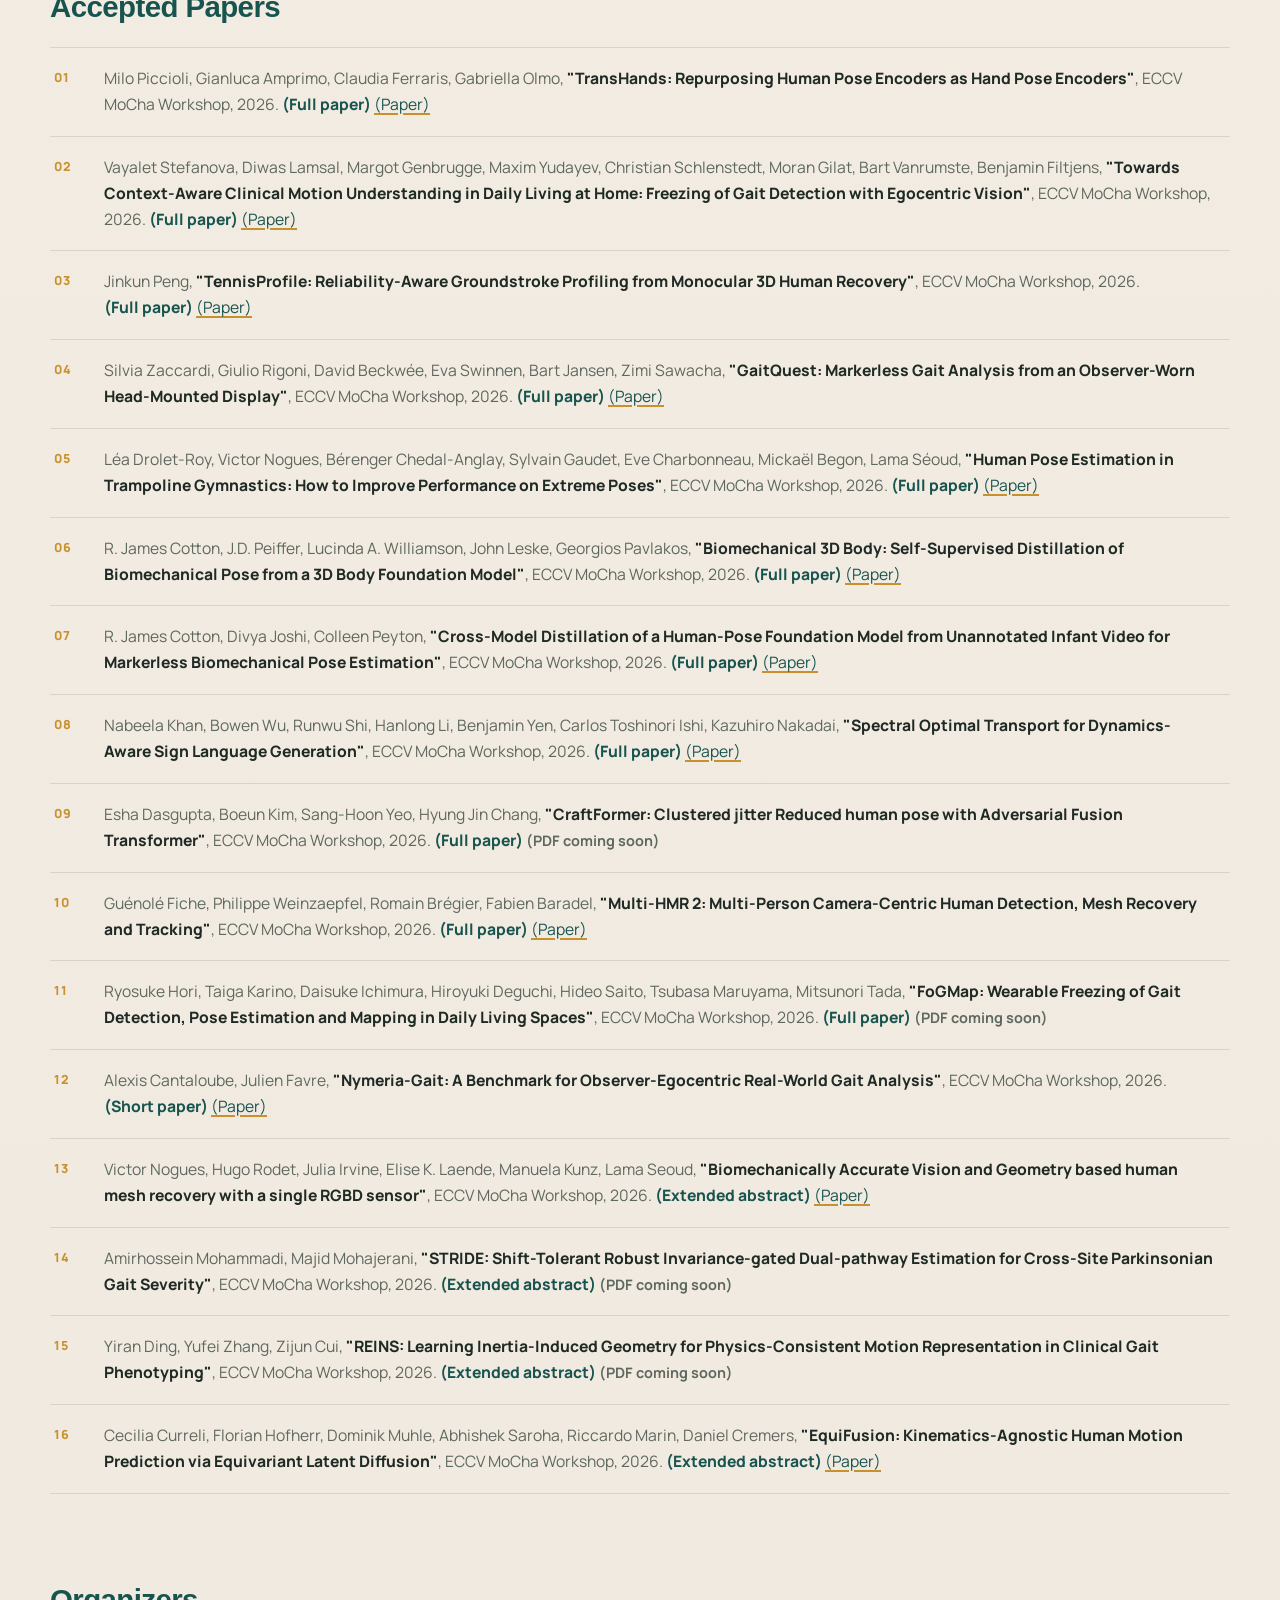
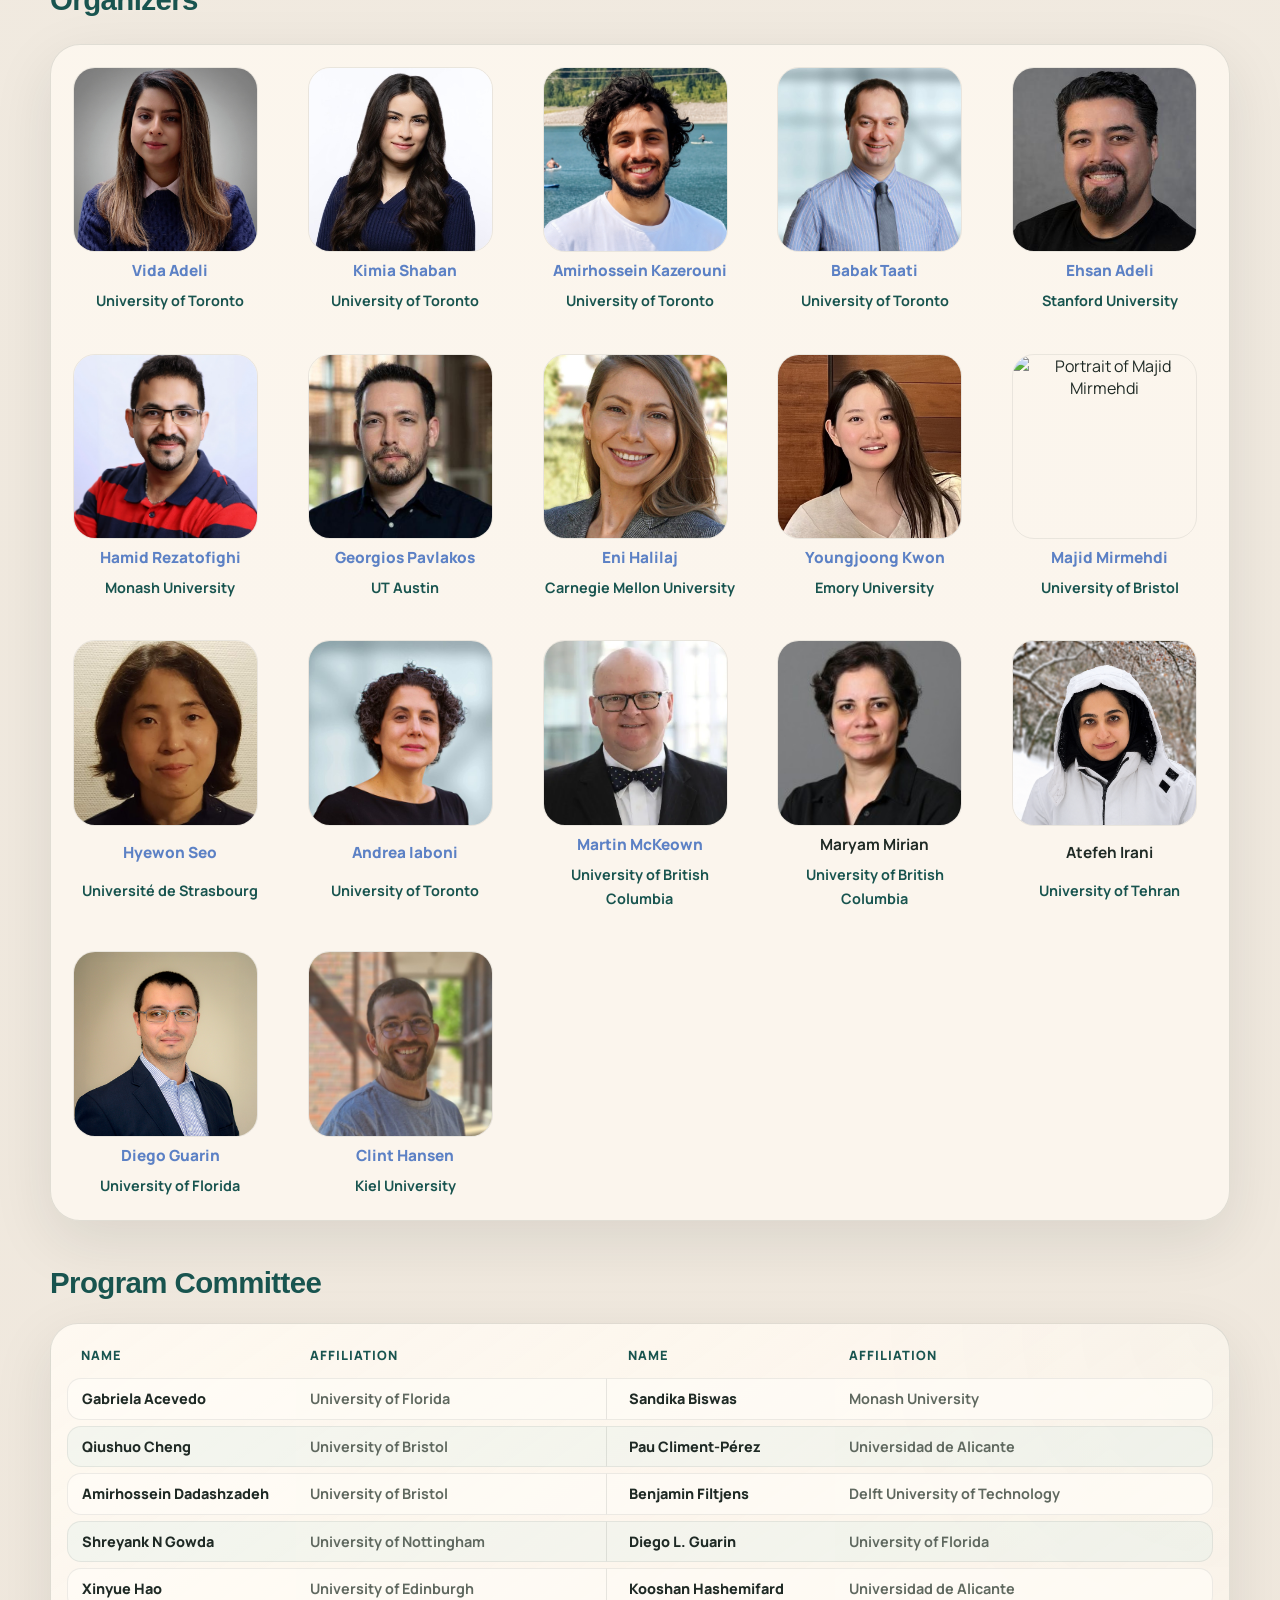
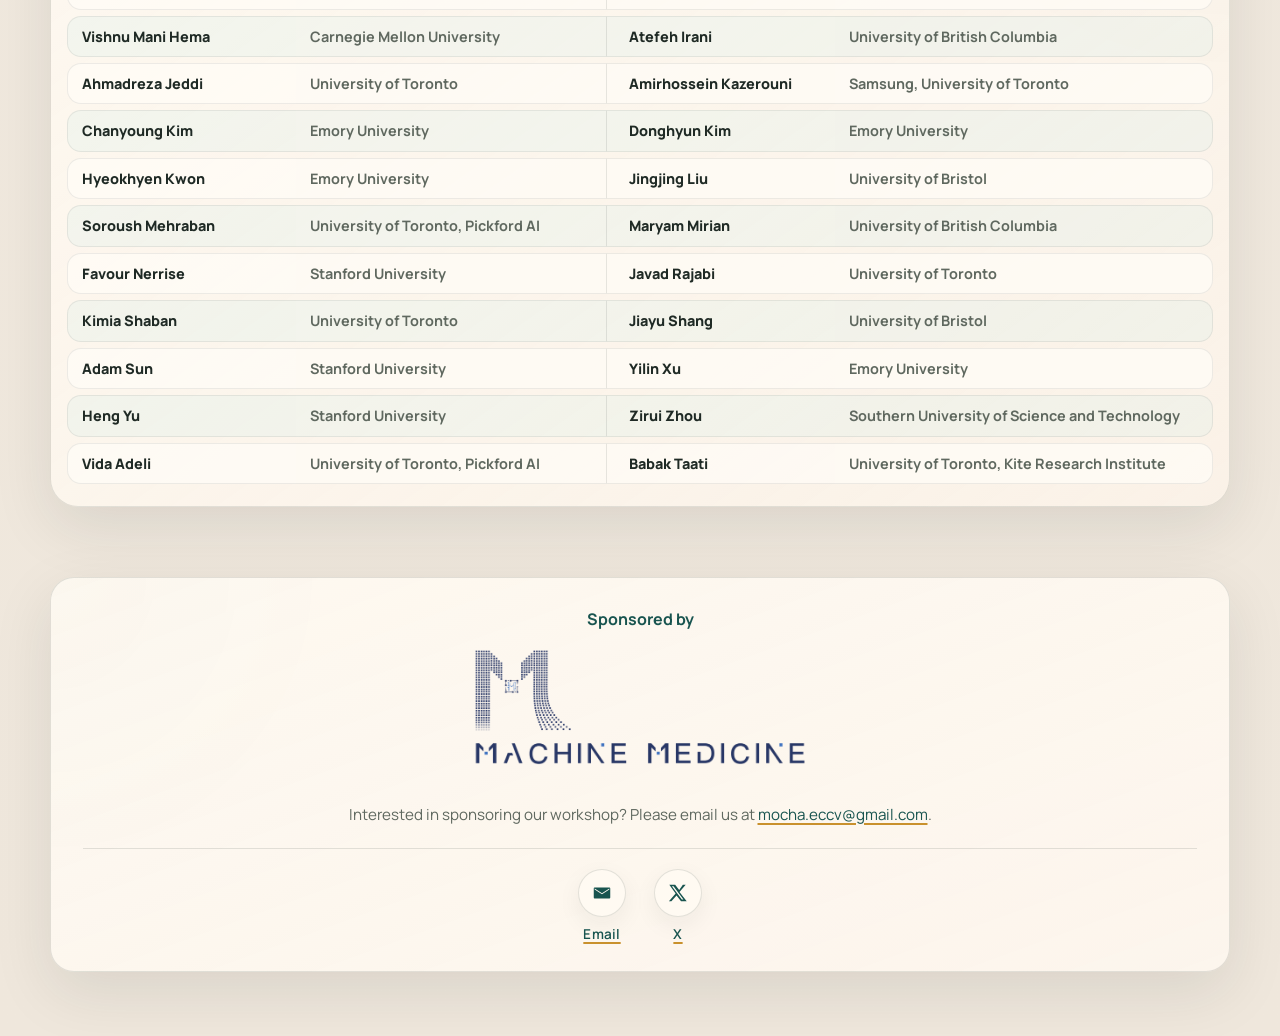
==== commit 11aff895: "add papers" ====
--- a/index.html
+++ b/index.html
@@ -460,7 +460,7 @@
                   >Gerard Pons-Moll</a
                 > <span>(University of Tübingen)</span> 
                 <br /><em>“TBD”</em>
-                <br /><span class="talk-duration">30 MIN + 5 Q&amp;A</span>
+                <br /><span class="talk-duration">25 MIN + 5 Q&amp;A</span>
               </span>
             </div>
             <div class="schedule-row" role="row">
@@ -476,7 +476,7 @@
                   >Siyu Tang</a
                 > <span>(ETH Zürich)</span> 
                 <br /><em>“TBD”</em>
-                <br /><span class="talk-duration">30 MIN + 5 Q&amp;A</span>
+                <br /><span class="talk-duration">25 MIN + 5 Q&amp;A</span>
               </span>
             </div>
             <div class="schedule-row" role="row">
@@ -491,8 +491,8 @@
                   rel="noopener noreferrer"
                 >Javier Romero</a>
                 <span>(Reality Labs Research, Meta)</span> 
-                <br /><em>“TBD”</em>
-                <br /><span class="talk-duration">30 MIN + 5 Q&amp;A</span>
+                <br /><em>“How does the skeleton representation affect motion estimation/generation?”</em>
+                <br /><span class="talk-duration">25 MIN + 5 Q&amp;A</span>
               </span>
             </div>
             <div class="schedule-row" role="row">
@@ -519,7 +519,7 @@
                   rel="noopener noreferrer"
                 >Fabien Baradel</a
                 > <span>(NAVER LABS Europe)</span> 
-                <br /><em>“TBD”</em>
+                <br /><em>“Perceiving Humans in 3D: from Images to the Physical World”</em>
                 <br /><span class="talk-duration">30 MIN + 5 Q&amp;A</span>
               </span>
             </div>
@@ -535,7 +535,7 @@
                   rel="noopener noreferrer"
                 >R. James Cotton</a
                 > <span>(Northwestern University &amp; Shirley Ryan AbilityLab)</span> 
-                <br /><em>“TBD”</em>
+                <br /><em>“Markerless motion capture in clinical practice and AI analysis of motion data”</em>
                 <br /><span class="talk-duration">30 MIN + 5 Q&amp;A</span>
               </span>
             </div>
@@ -759,6 +759,116 @@
 
 
 
+        <section id="accepted-papers" class="content-section">
+          <div class="section-heading">
+            <h2>Accepted Papers</h2>
+          </div>
+          <ol class="accepted-paper-list">
+              <li>
+                Milo Piccioli, Gianluca Amprimo, Claudia Ferraris, Gabriella Olmo,
+                <cite>"TransHands: Repurposing Human Pose Encoders as Hand Pose Encoders"</cite>,
+                ECCV MoCha Workshop, 2026. <span class="paper-type">(Full paper)</span>
+                <a class="accepted-paper-link" href="assets/paper_files/6_TransHands_Repurposing_Human.pdf" target="_blank" rel="noopener noreferrer">(Paper)</a>
+              </li>
+              <li>
+                Vayalet Stefanova, Diwas Lamsal, Margot Genbrugge, Maxim Yudayev, Christian Schlenstedt, Moran Gilat, Bart Vanrumste, Benjamin Filtjens,
+                <cite>"Towards Context-Aware Clinical Motion Understanding in Daily Living at Home: Freezing of Gait Detection with Egocentric Vision"</cite>,
+                ECCV MoCha Workshop, 2026. <span class="paper-type">(Full paper)</span>
+                <a class="accepted-paper-link" href="assets/paper_files/7_Towards_Context_Aware_Clinic.pdf" target="_blank" rel="noopener noreferrer">(Paper)</a>
+              </li>
+              <li>
+                Jinkun Peng,
+                <cite>"TennisProfile: Reliability-Aware Groundstroke Profiling from Monocular 3D Human Recovery"</cite>,
+                ECCV MoCha Workshop, 2026. <span class="paper-type">(Full paper)</span>
+                <a class="accepted-paper-link" href="assets/paper_files/8_TennisProfile_Reliability_Aw.pdf" target="_blank" rel="noopener noreferrer">(Paper)</a>
+              </li>
+              <li>
+                Silvia Zaccardi, Giulio Rigoni, David Beckwée, Eva Swinnen, Bart Jansen, Zimi Sawacha,
+                <cite>"GaitQuest: Markerless Gait Analysis from an Observer-Worn Head-Mounted Display"</cite>,
+                ECCV MoCha Workshop, 2026. <span class="paper-type">(Full paper)</span>
+                <a class="accepted-paper-link" href="assets/paper_files/9_GaitQuest_Markerless_Gait_An.pdf" target="_blank" rel="noopener noreferrer">(Paper)</a>
+              </li>
+              <li>
+                Léa Drolet-Roy, Victor Nogues, Bérenger Chedal-Anglay, Sylvain Gaudet, Eve Charbonneau, Mickaël Begon, Lama Séoud,
+                <cite>"Human Pose Estimation in Trampoline Gymnastics: How to Improve Performance on Extreme Poses"</cite>,
+                ECCV MoCha Workshop, 2026. <span class="paper-type">(Full paper)</span>
+                <a class="accepted-paper-link" href="assets/paper_files/10_Human_Pose_Estimation_in_Tr.pdf" target="_blank" rel="noopener noreferrer">(Paper)</a>
+              </li>
+              <li>
+                R. James Cotton, J.D. Peiffer, Lucinda A. Williamson, John Leske, Georgios Pavlakos,
+                <cite>"Biomechanical 3D Body: Self-Supervised Distillation of Biomechanical Pose from a 3D Body Foundation Model"</cite>,
+                ECCV MoCha Workshop, 2026. <span class="paper-type">(Full paper)</span>
+                <a class="accepted-paper-link" href="assets/paper_files/11_Biomechanical_3D_Body_Self_.pdf" target="_blank" rel="noopener noreferrer">(Paper)</a>
+              </li>
+              <li>
+                R. James Cotton, Divya Joshi, Colleen Peyton,
+                <cite>"Cross-Model Distillation of a Human-Pose Foundation Model from Unannotated Infant Video for Markerless Biomechanical Pose Estimation"</cite>,
+                ECCV MoCha Workshop, 2026. <span class="paper-type">(Full paper)</span>
+                <a class="accepted-paper-link" href="assets/paper_files/12_Cross_Model_Distillation_of.pdf" target="_blank" rel="noopener noreferrer">(Paper)</a>
+              </li>
+              <li>
+                Nabeela Khan, Bowen Wu, Runwu Shi, Hanlong Li, Benjamin Yen, Carlos Toshinori Ishi, Kazuhiro Nakadai,
+                <cite>"Spectral Optimal Transport for Dynamics-Aware Sign Language Generation"</cite>,
+                ECCV MoCha Workshop, 2026. <span class="paper-type">(Full paper)</span>
+                <a class="accepted-paper-link" href="assets/paper_files/14_Spectral_Optimal_Transport_.pdf" target="_blank" rel="noopener noreferrer">(Paper)</a>
+              </li>
+              <li>
+                Esha Dasgupta, Boeun Kim, Sang-Hoon Yeo, Hyung Jin Chang,
+                <cite>"CraftFormer: Clustered jitter Reduced human pose with Adversarial Fusion Transformer"</cite>,
+                ECCV MoCha Workshop, 2026. <span class="paper-type">(Full paper)</span>
+                <!-- Replace this span with a PDF link when the paper is available. -->
+                <span class="paper-link-pending">(PDF coming soon)</span>
+              </li>
+              <li>
+                Guénolé Fiche, Philippe Weinzaepfel, Romain Brégier, Fabien Baradel,
+                <cite>"Multi-HMR 2: Multi-Person Camera-Centric Human Detection, Mesh Recovery and Tracking"</cite>,
+                ECCV MoCha Workshop, 2026. <span class="paper-type">(Full paper)</span>
+                <a class="accepted-paper-link" href="assets/paper_files/16_MuCHeR_Multi_Person_Camera_.pdf" target="_blank" rel="noopener noreferrer">(Paper)</a>
+              </li>
+              <li>
+                Ryosuke Hori, Taiga Karino, Daisuke Ichimura, Hiroyuki Deguchi, Hideo Saito, Tsubasa Maruyama, Mitsunori Tada,
+                <cite>"FoGMap: Wearable Freezing of Gait Detection, Pose Estimation and Mapping in Daily Living Spaces"</cite>,
+                ECCV MoCha Workshop, 2026. <span class="paper-type">(Full paper)</span>
+                <!-- Replace this span with a PDF link when the paper is available. -->
+                <span class="paper-link-pending">(PDF coming soon)</span>
+              </li>
+              <li>
+                Alexis Cantaloube, Julien Favre,
+                <cite>"Nymeria-Gait: A Benchmark for Observer-Egocentric Real-World Gait Analysis"</cite>,
+                ECCV MoCha Workshop, 2026. <span class="paper-type">(Short paper)</span>
+                <a class="accepted-paper-link" href="assets/paper_files/Paper17_short.pdf" target="_blank" rel="noopener noreferrer">(Paper)</a>
+              </li>
+              <li>
+                Victor Nogues, Hugo Rodet, Julia Irvine, Elise K. Laende, Manuela Kunz, Lama Seoud,
+                <cite>"Biomechanically Accurate Vision and Geometry based human mesh recovery with a single RGBD sensor"</cite>,
+                ECCV MoCha Workshop, 2026. <span class="paper-type">(Extended abstract)</span>
+                <a class="accepted-paper-link" href="assets/paper_files/5_abstract.pdf" target="_blank" rel="noopener noreferrer">(Paper)</a>
+              </li>
+              <li>
+                Amirhossein Mohammadi, Majid Mohajerani,
+                <cite>"STRIDE: Shift-Tolerant Robust Invariance-gated Dual-pathway Estimation for Cross-Site Parkinsonian Gait Severity"</cite>,
+                ECCV MoCha Workshop, 2026. <span class="paper-type">(Extended abstract)</span>
+                <!-- Replace this span with a PDF link when the paper is available. -->
+                <span class="paper-link-pending">(PDF coming soon)</span>
+              </li>
+              <li>
+                Yiran Ding, Yufei Zhang, Zijun Cui,
+                <cite>"REINS: Learning Inertia-Induced Geometry for Physics-Consistent Motion Representation in Clinical Gait Phenotyping"</cite>,
+                ECCV MoCha Workshop, 2026. <span class="paper-type">(Extended abstract)</span>
+                <!-- Replace this span with a PDF link when the paper is available. -->
+                <span class="paper-link-pending">(PDF coming soon)</span>
+              </li>
+              <li>
+                Cecilia Curreli, Florian Hofherr, Dominik Muhle, Abhishek Saroha, Riccardo Marin, Daniel Cremers,
+                <cite>"EquiFusion: Kinematics-Agnostic Human Motion Prediction via Equivariant Latent Diffusion"</cite>,
+                ECCV MoCha Workshop, 2026. <span class="paper-type">(Extended abstract)</span>
+                <a class="accepted-paper-link" href="assets/paper_files/EquiFusion.pdf" target="_blank" rel="noopener noreferrer">(Paper)</a>
+              </li>
+          </ol>
+        </section>
+
+
+
         <section id="organizers" class="content-section">
           <div class="section-heading">
             <!-- <p class="eyebrow">Organizers</p> -->
--- a/styles.css
+++ b/styles.css
@@ -574,10 +574,15 @@
 }
 
 #papers.content-section,
+#accepted-papers.content-section,
 #schedule.content-section,
 #speakers.content-section,
 #organizers.content-section {
   padding-top: 90px;
+}
+
+#accepted-papers {
+  scroll-margin-top: 110px;
 }
 
 .section-tint {
@@ -1093,6 +1098,59 @@
 .rich-copy p {
   margin: 0 0 16px;
   font-size: 1.02rem;
+}
+
+.accepted-paper-list {
+  margin: 0;
+  padding: 0;
+  list-style: none;
+  counter-reset: accepted-paper;
+  border-top: 1px solid var(--line);
+}
+
+.accepted-paper-list li {
+  position: relative;
+  margin: 0;
+  padding: 18px 16px 18px 54px;
+  counter-increment: accepted-paper;
+  border-bottom: 1px solid var(--line);
+  color: var(--muted);
+  font-size: 0.98rem;
+  line-height: 1.65;
+}
+
+.accepted-paper-list li::before {
+  content: counter(accepted-paper, decimal-leading-zero);
+  position: absolute;
+  top: 20px;
+  left: 4px;
+  color: var(--gold);
+  font-size: 0.78rem;
+  font-weight: 800;
+  letter-spacing: 0.08em;
+}
+
+.accepted-paper-list cite {
+  color: var(--ink);
+  font-style: normal;
+  font-weight: 750;
+}
+
+.paper-type {
+  color: var(--accent-dark);
+  font-weight: 750;
+  white-space: nowrap;
+}
+
+.accepted-paper-link {
+  white-space: nowrap;
+}
+
+.paper-link-pending {
+  color: var(--muted);
+  font-size: 0.92em;
+  font-weight: 700;
+  white-space: nowrap;
 }
 
 .info-card,
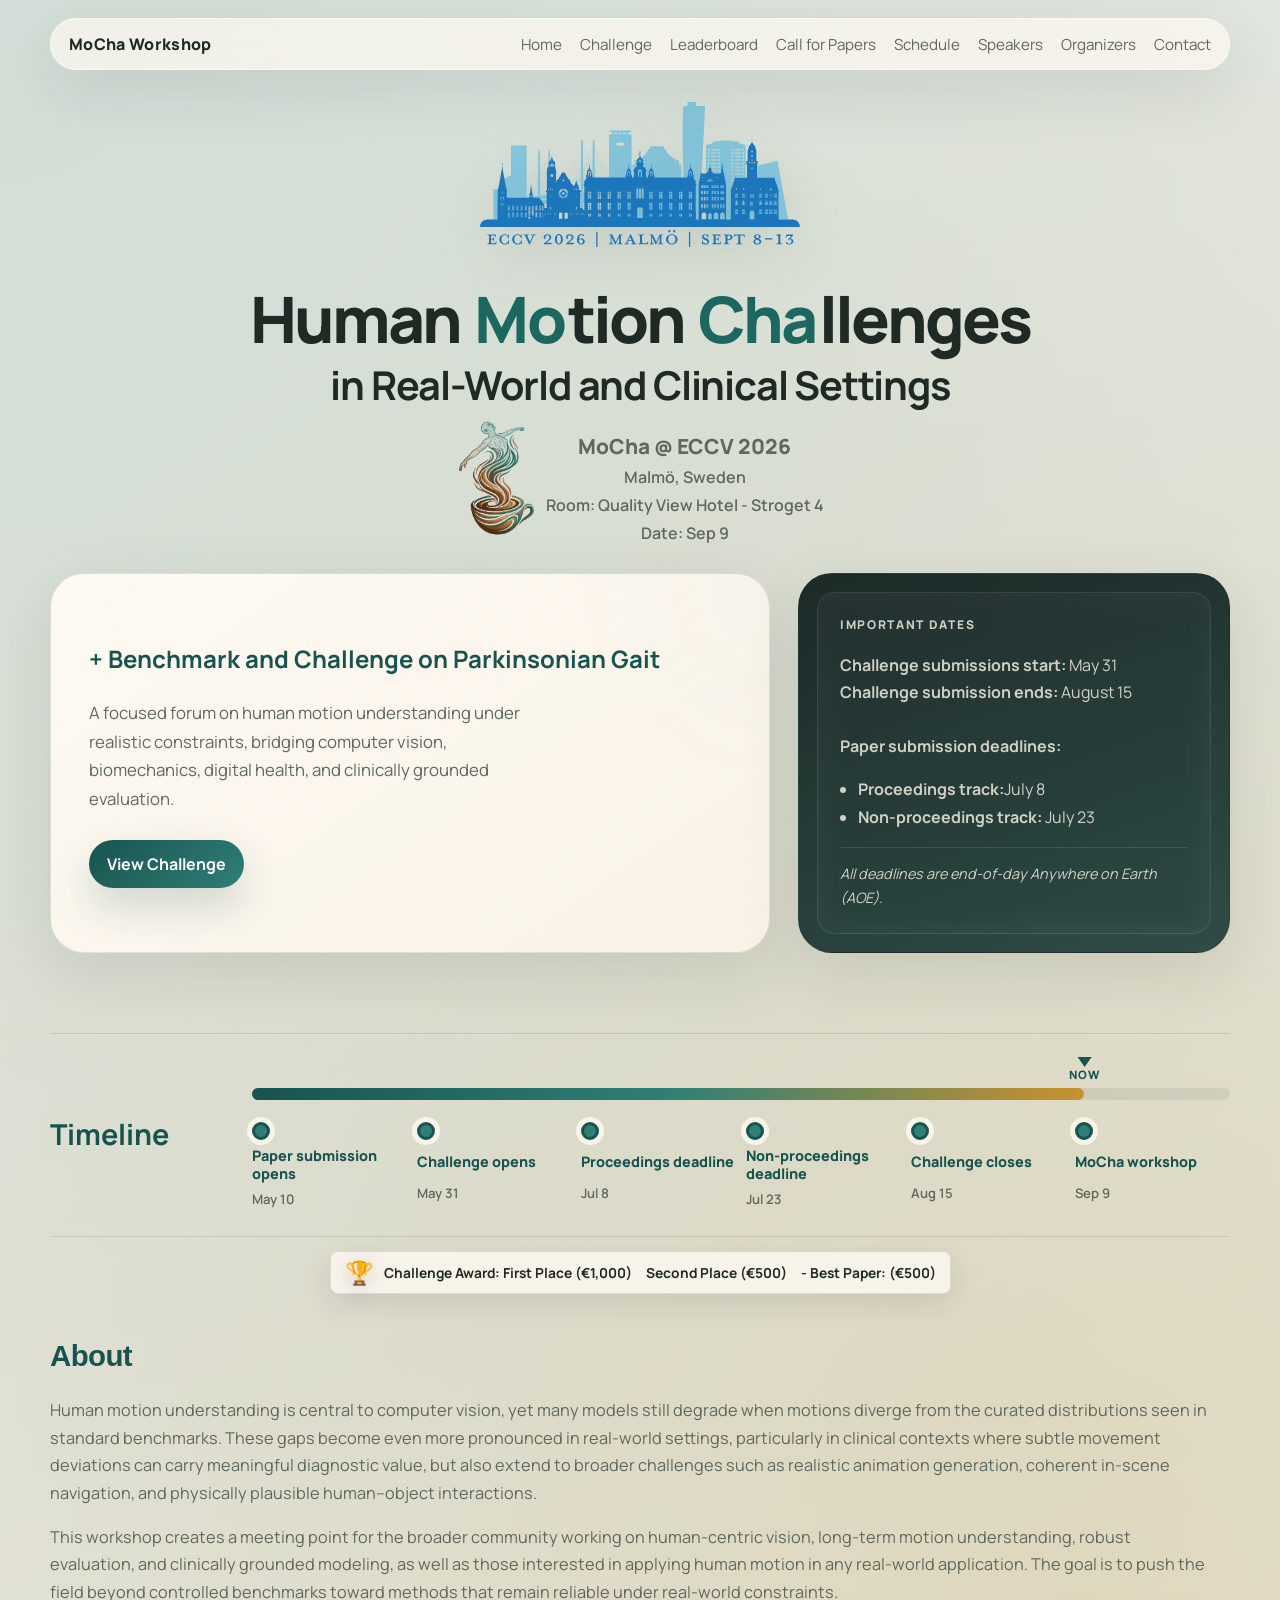
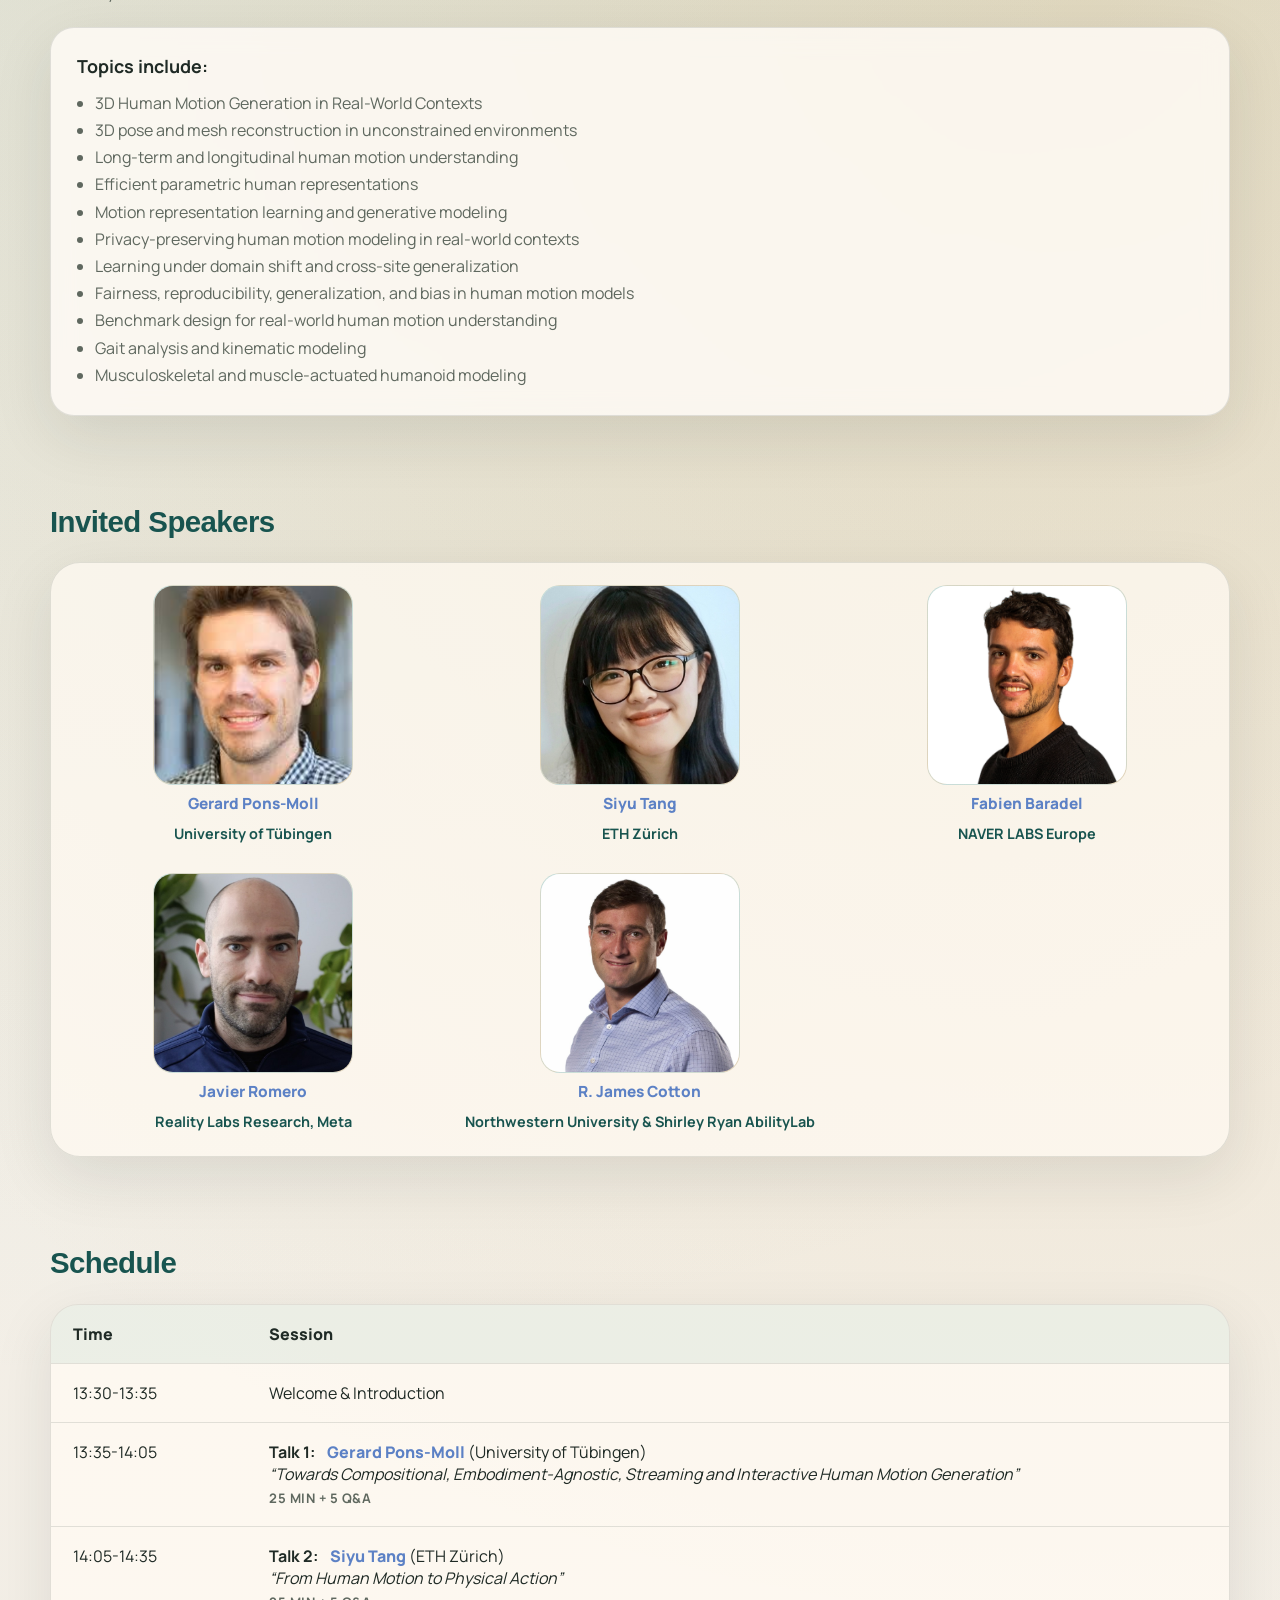
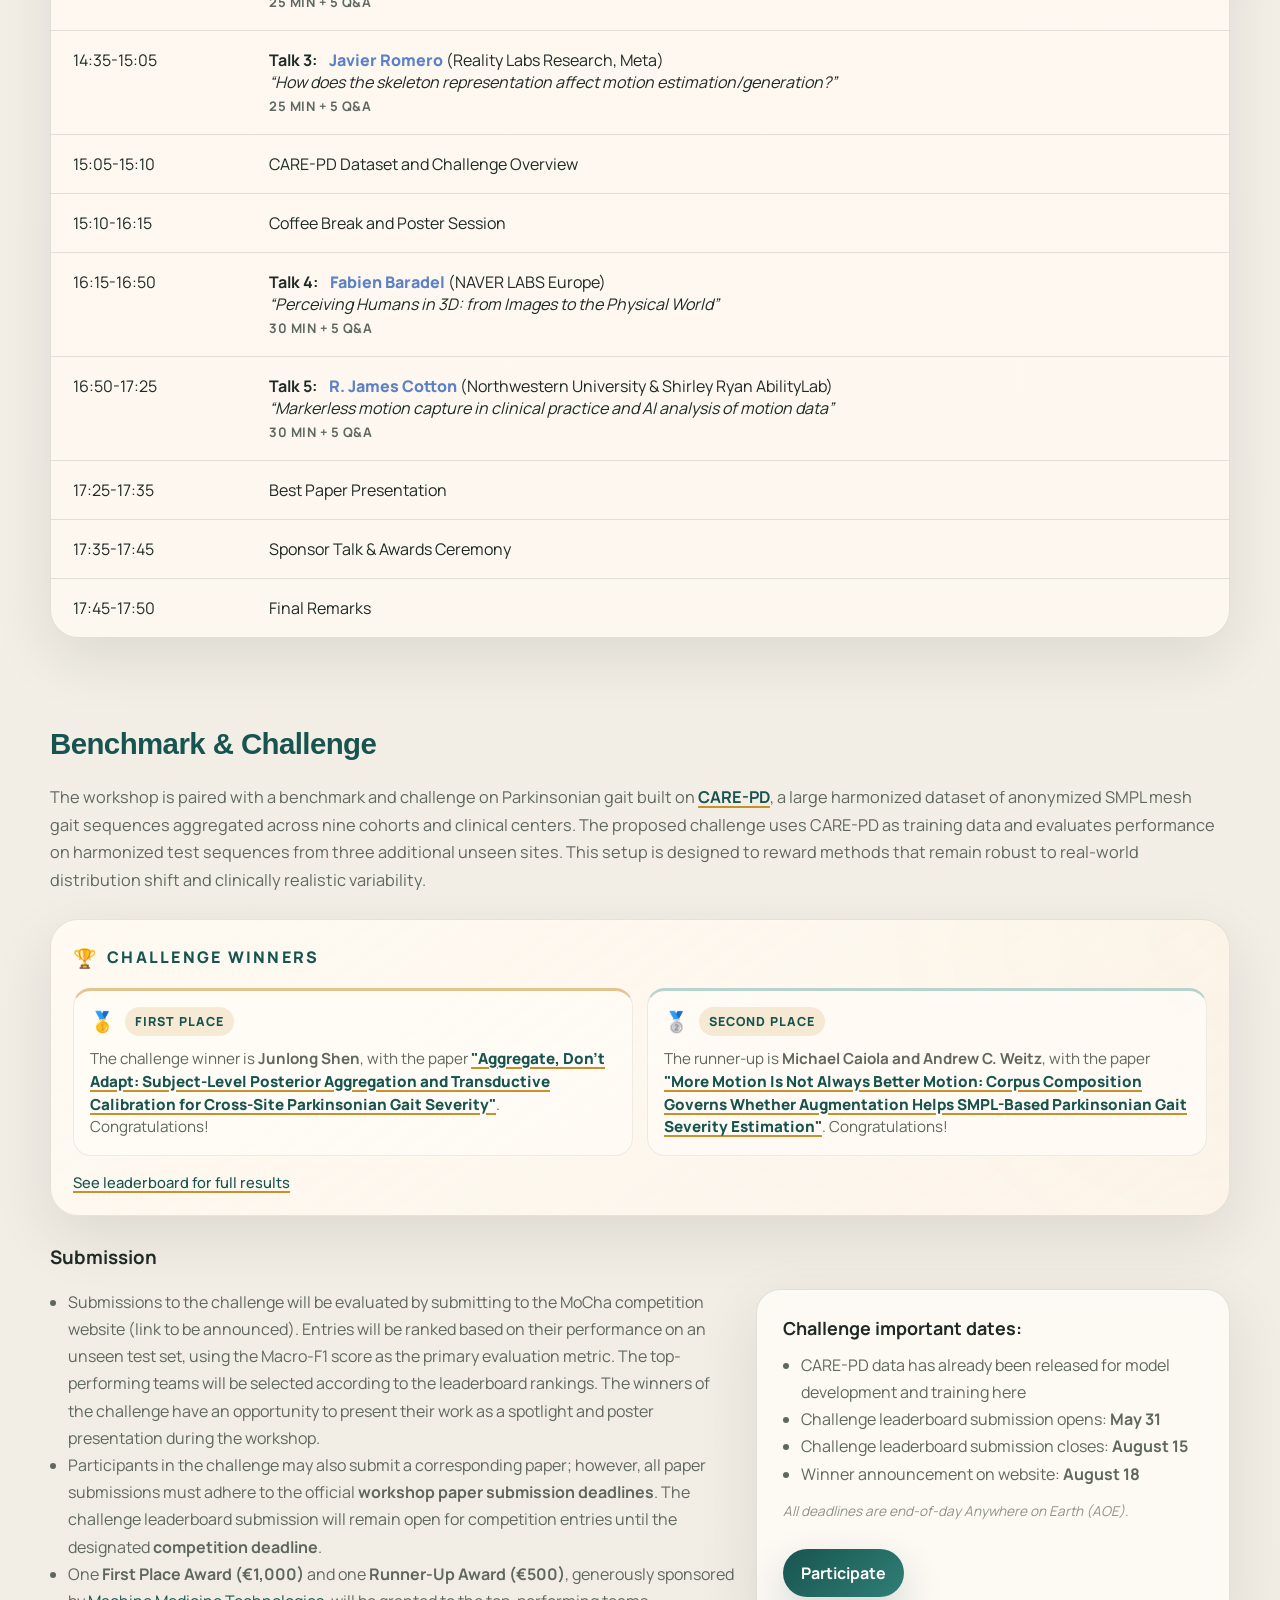
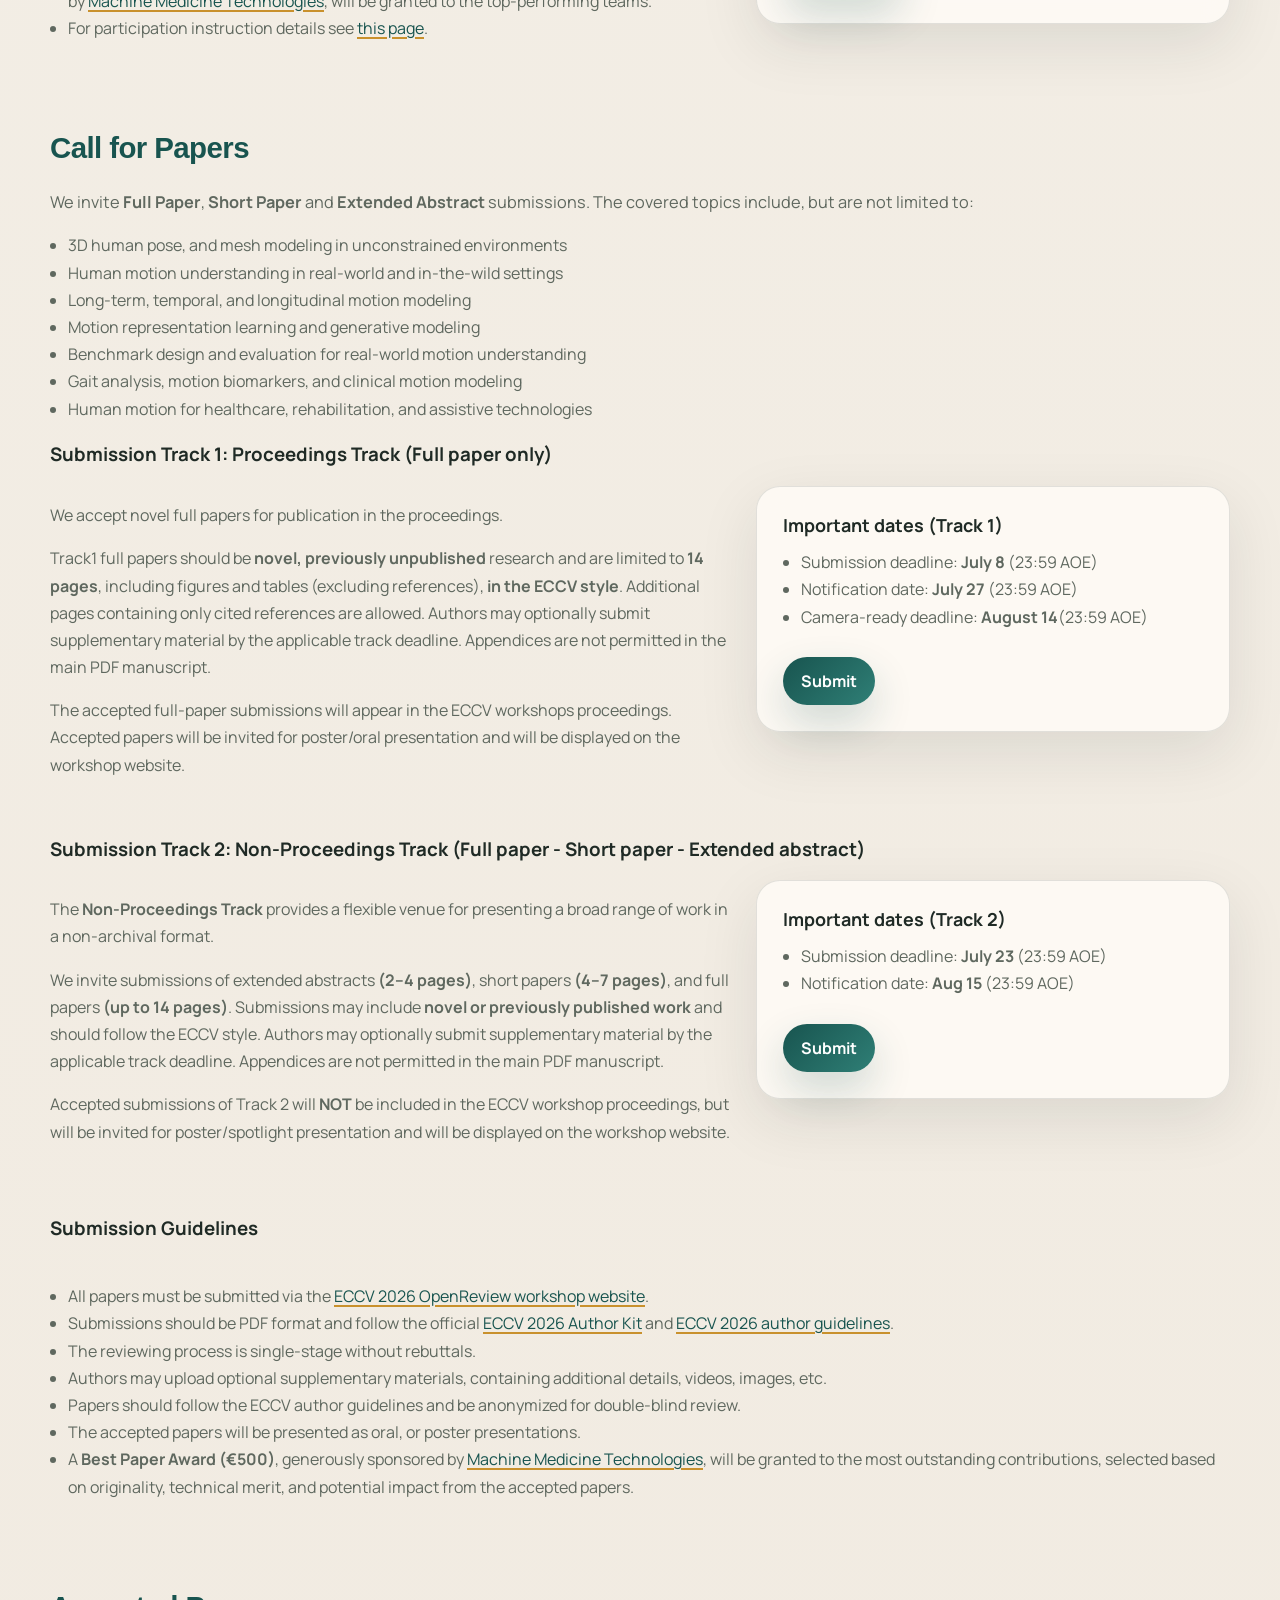
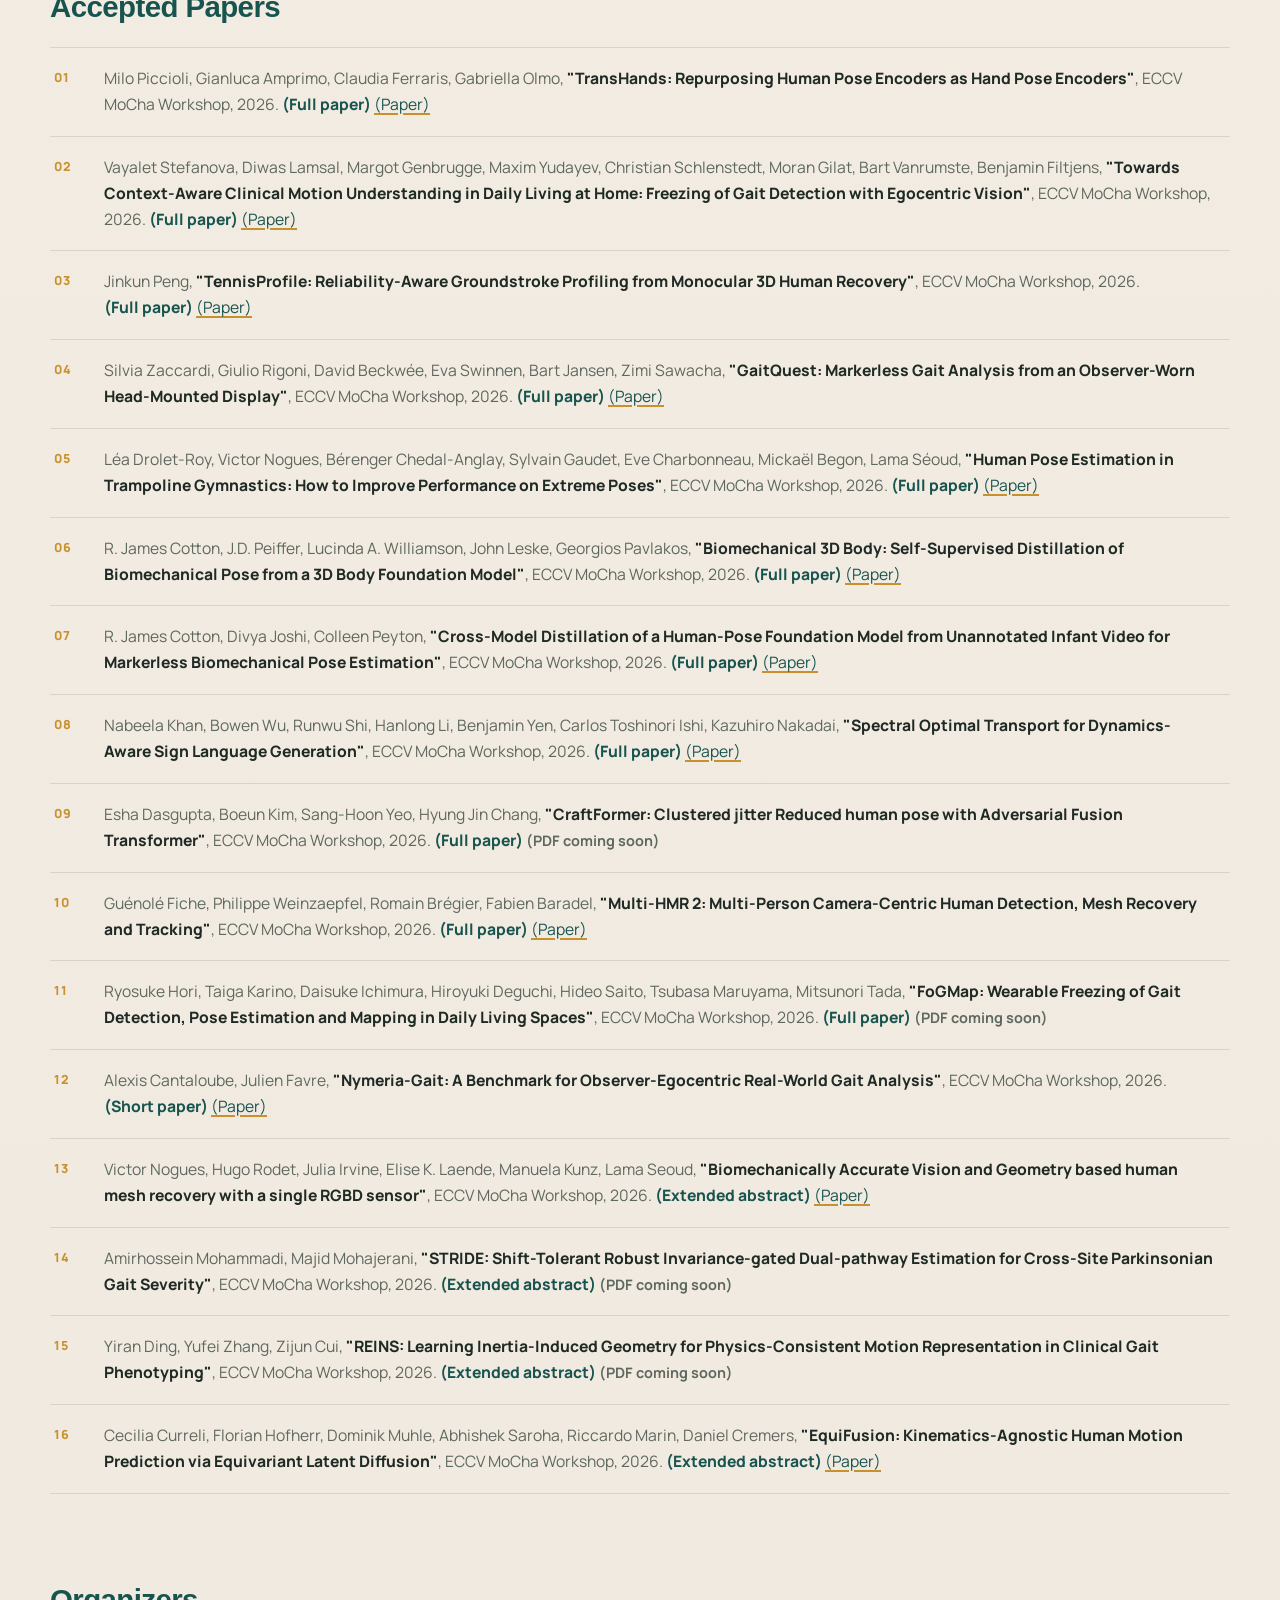
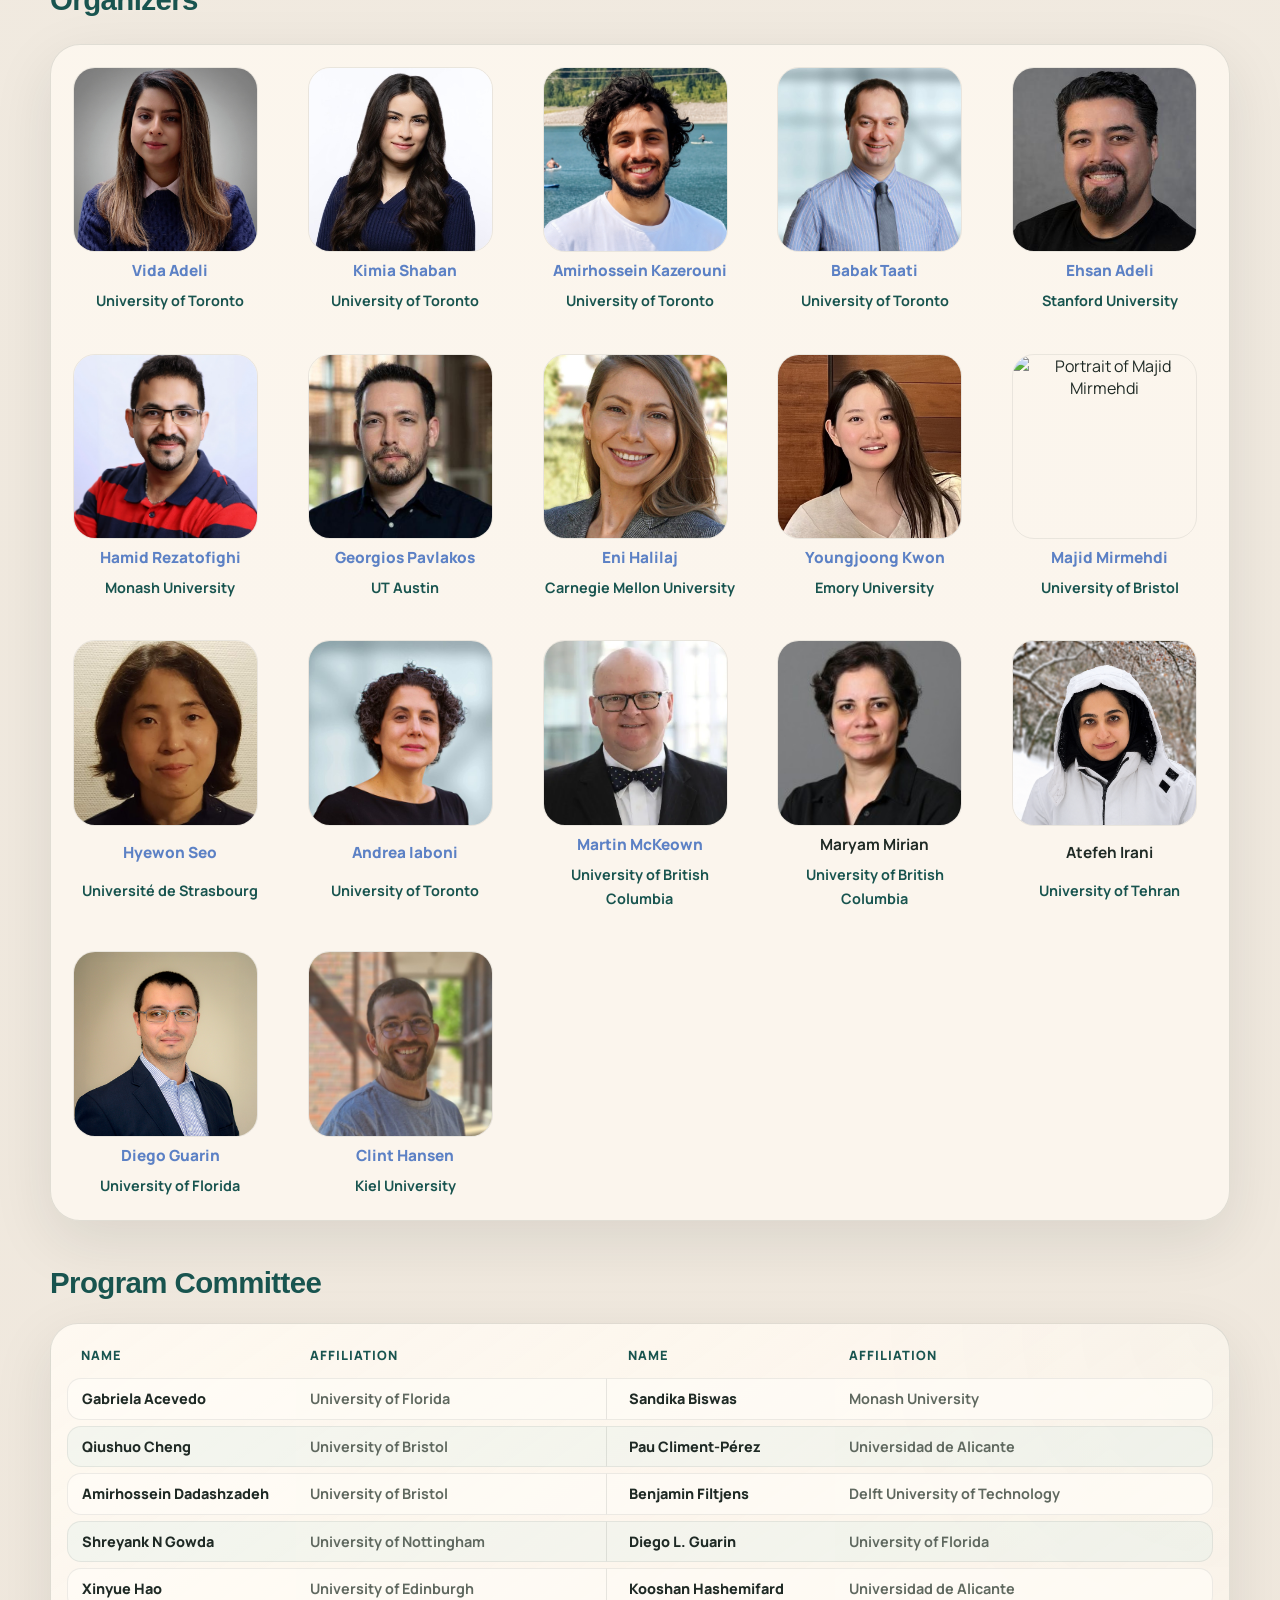
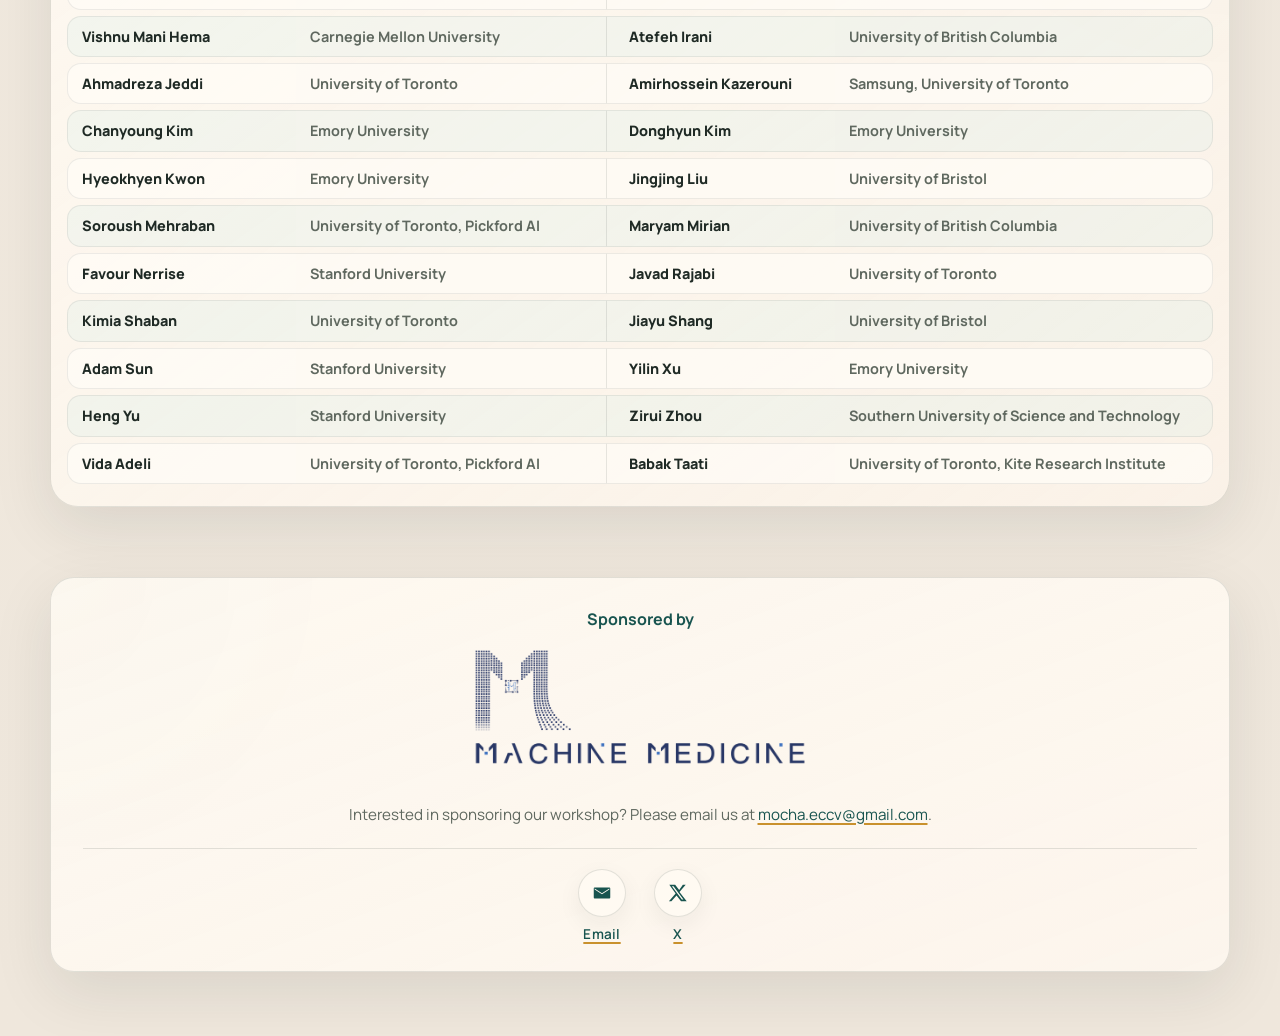
==== commit cb2ece84: "update talks" ====
--- a/index.html
+++ b/index.html
@@ -459,7 +459,7 @@
                   rel="noopener noreferrer"
                   >Gerard Pons-Moll</a
                 > <span>(University of Tübingen)</span> 
-                <br /><em>“TBD”</em>
+                <br /><em>“Towards Compositional, Embodiment-Agnostic, Streaming and Interactive Human Motion Generation”</em>
                 <br /><span class="talk-duration">25 MIN + 5 Q&amp;A</span>
               </span>
             </div>
@@ -475,7 +475,7 @@
                   rel="noopener noreferrer"
                   >Siyu Tang</a
                 > <span>(ETH Zürich)</span> 
-                <br /><em>“TBD”</em>
+                <br /><em>“From Human Motion to Physical Action”</em>
                 <br /><span class="talk-duration">25 MIN + 5 Q&amp;A</span>
               </span>
             </div>
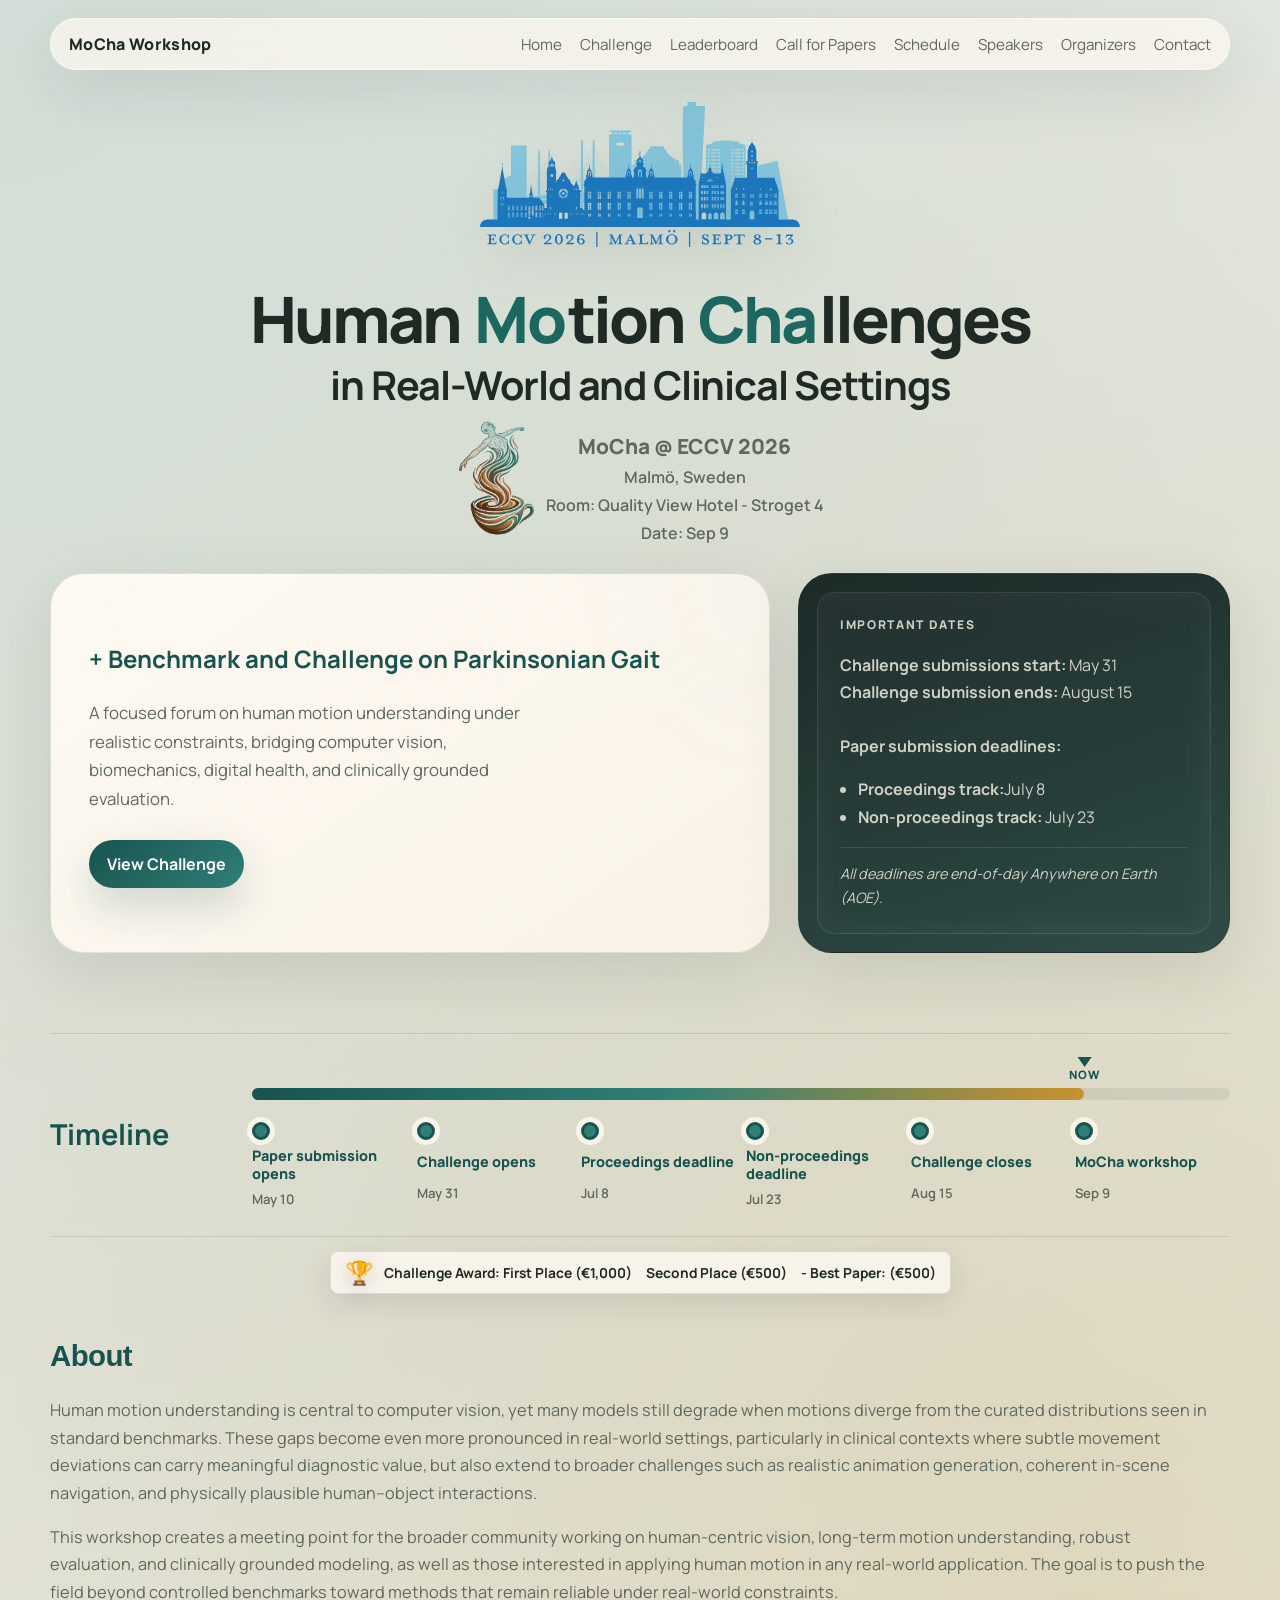
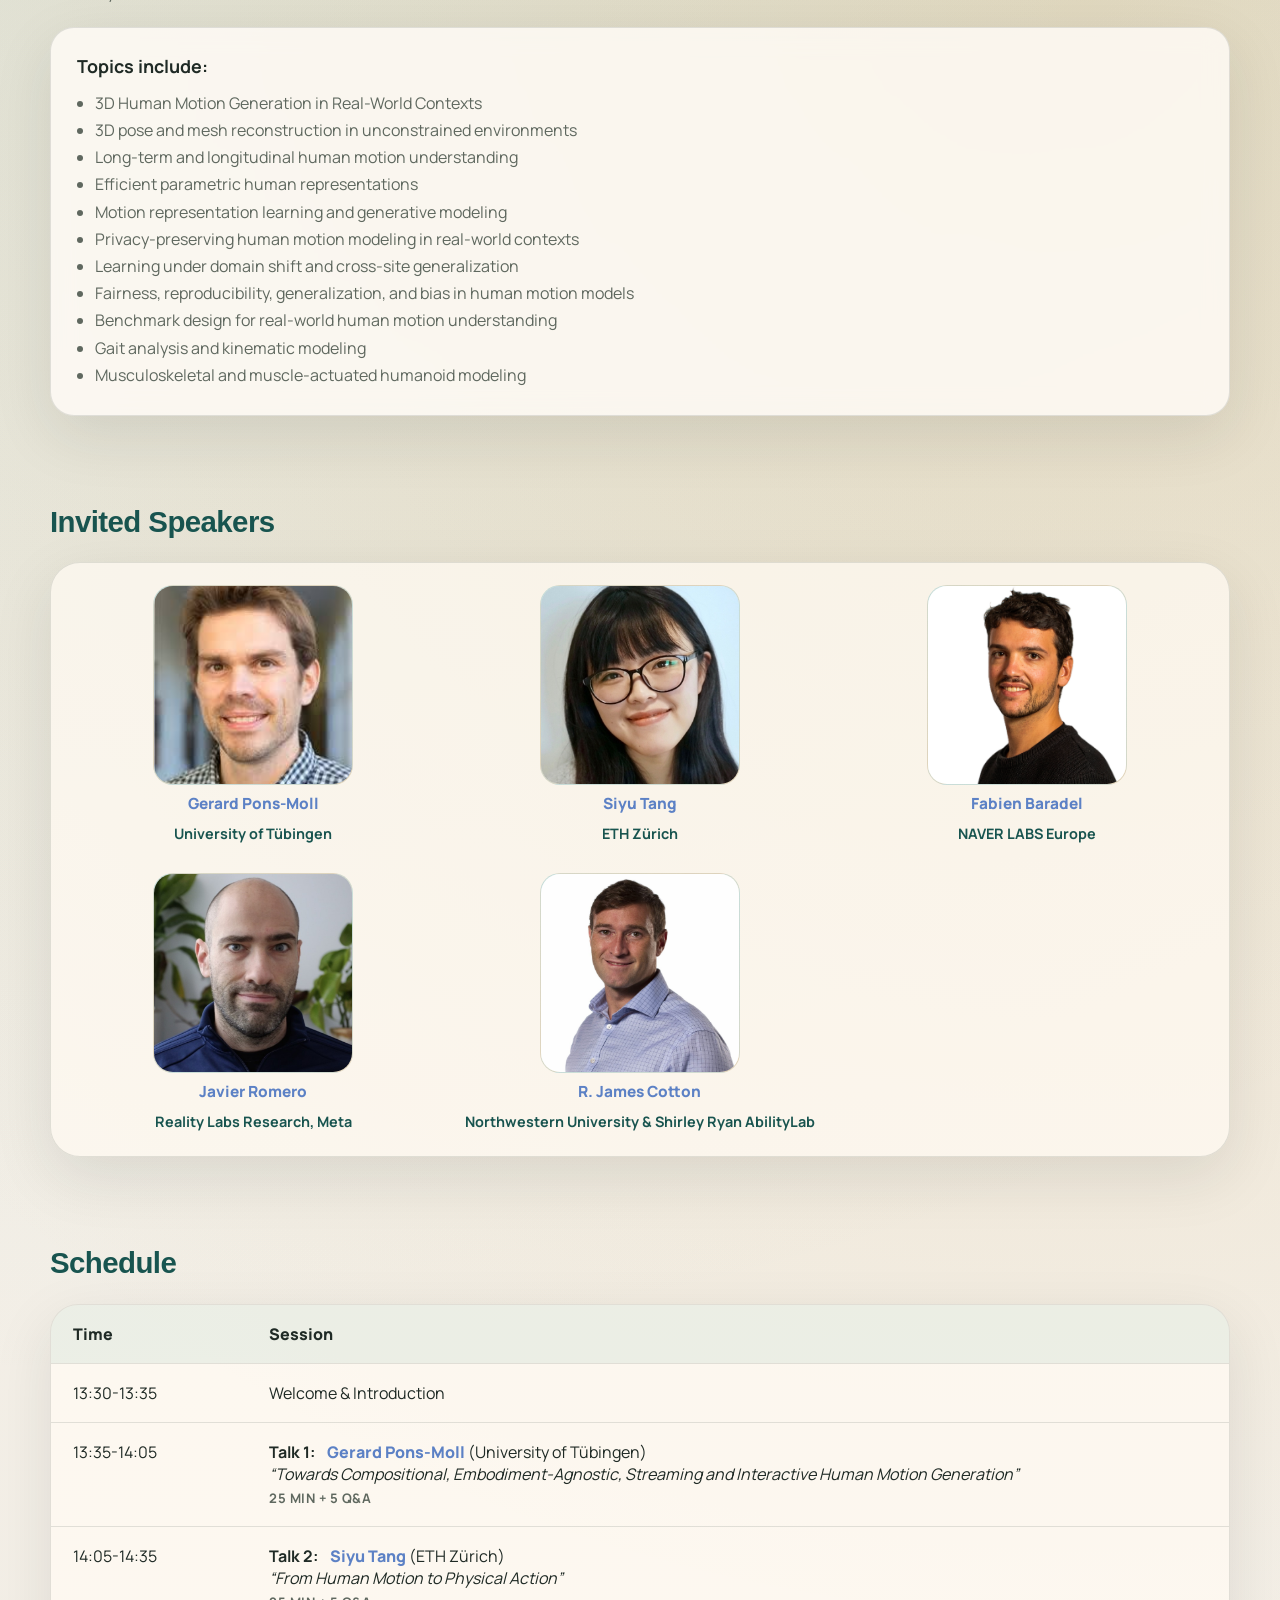
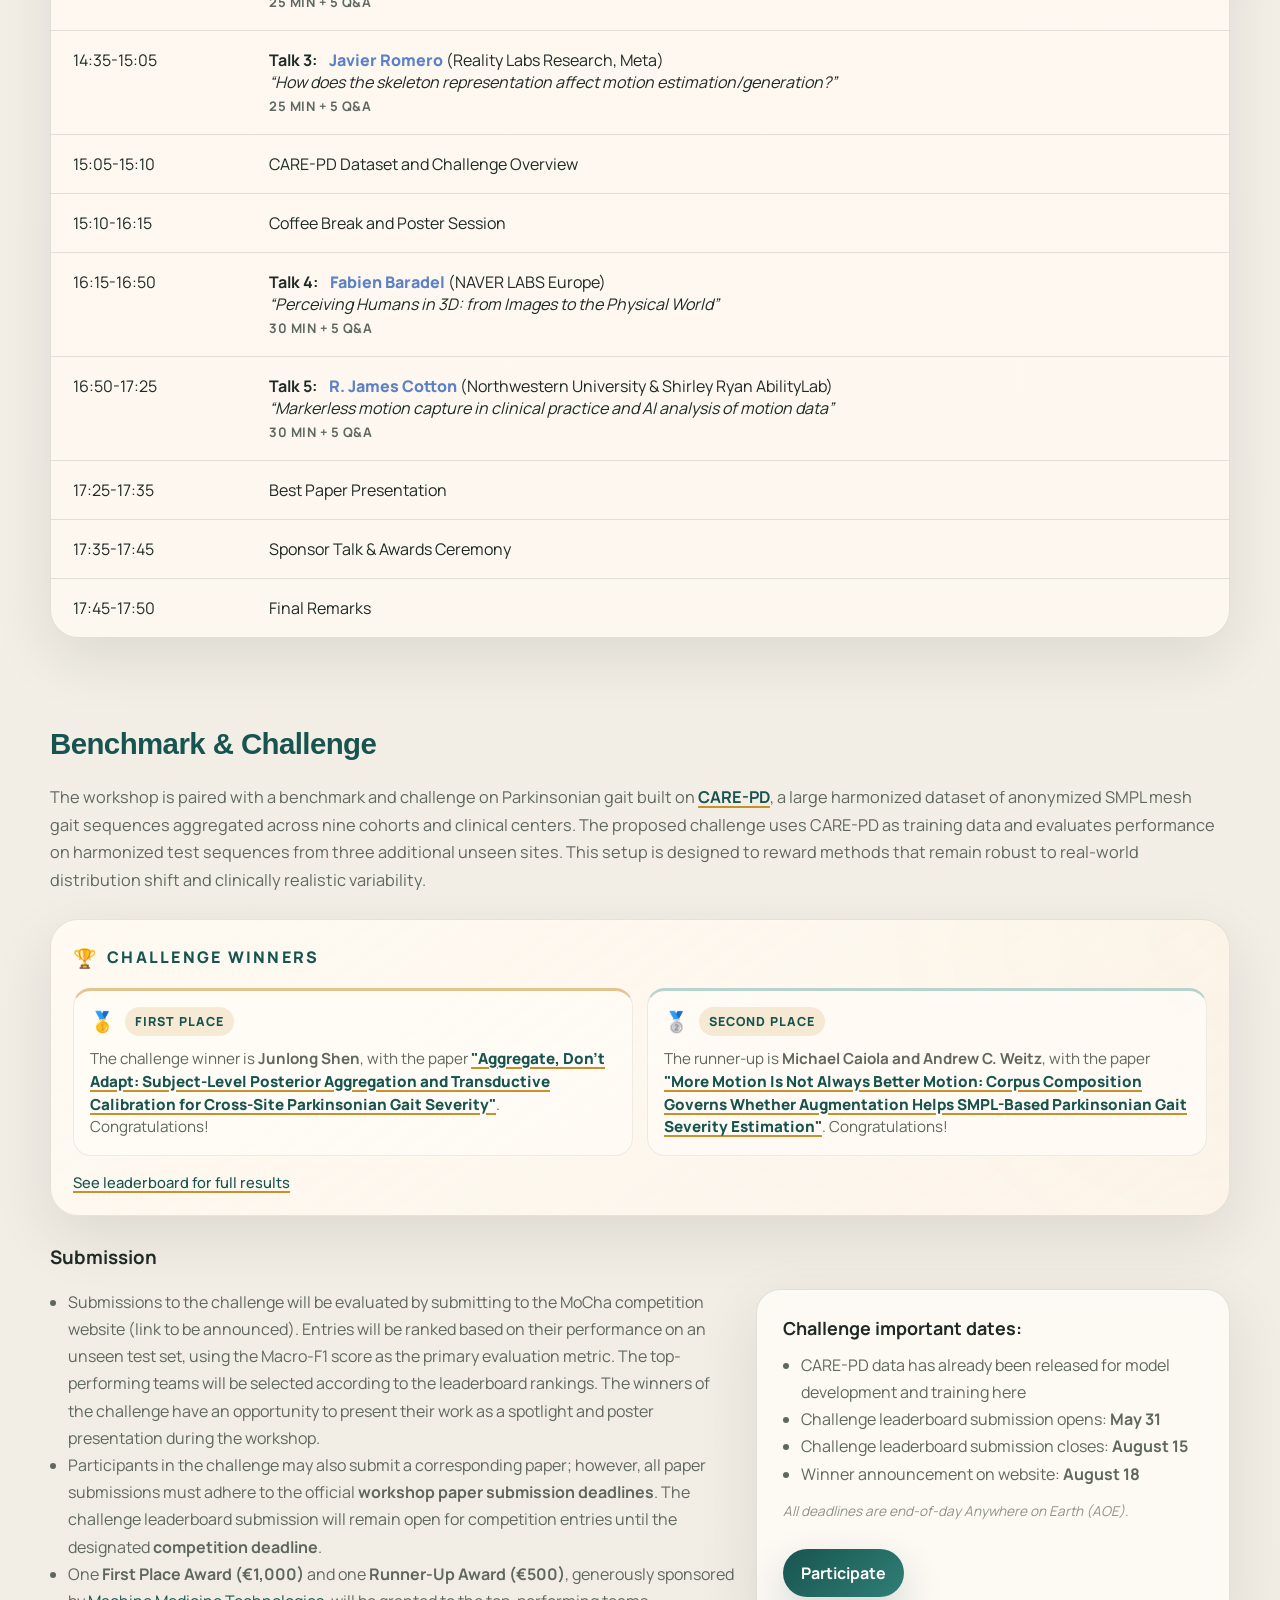
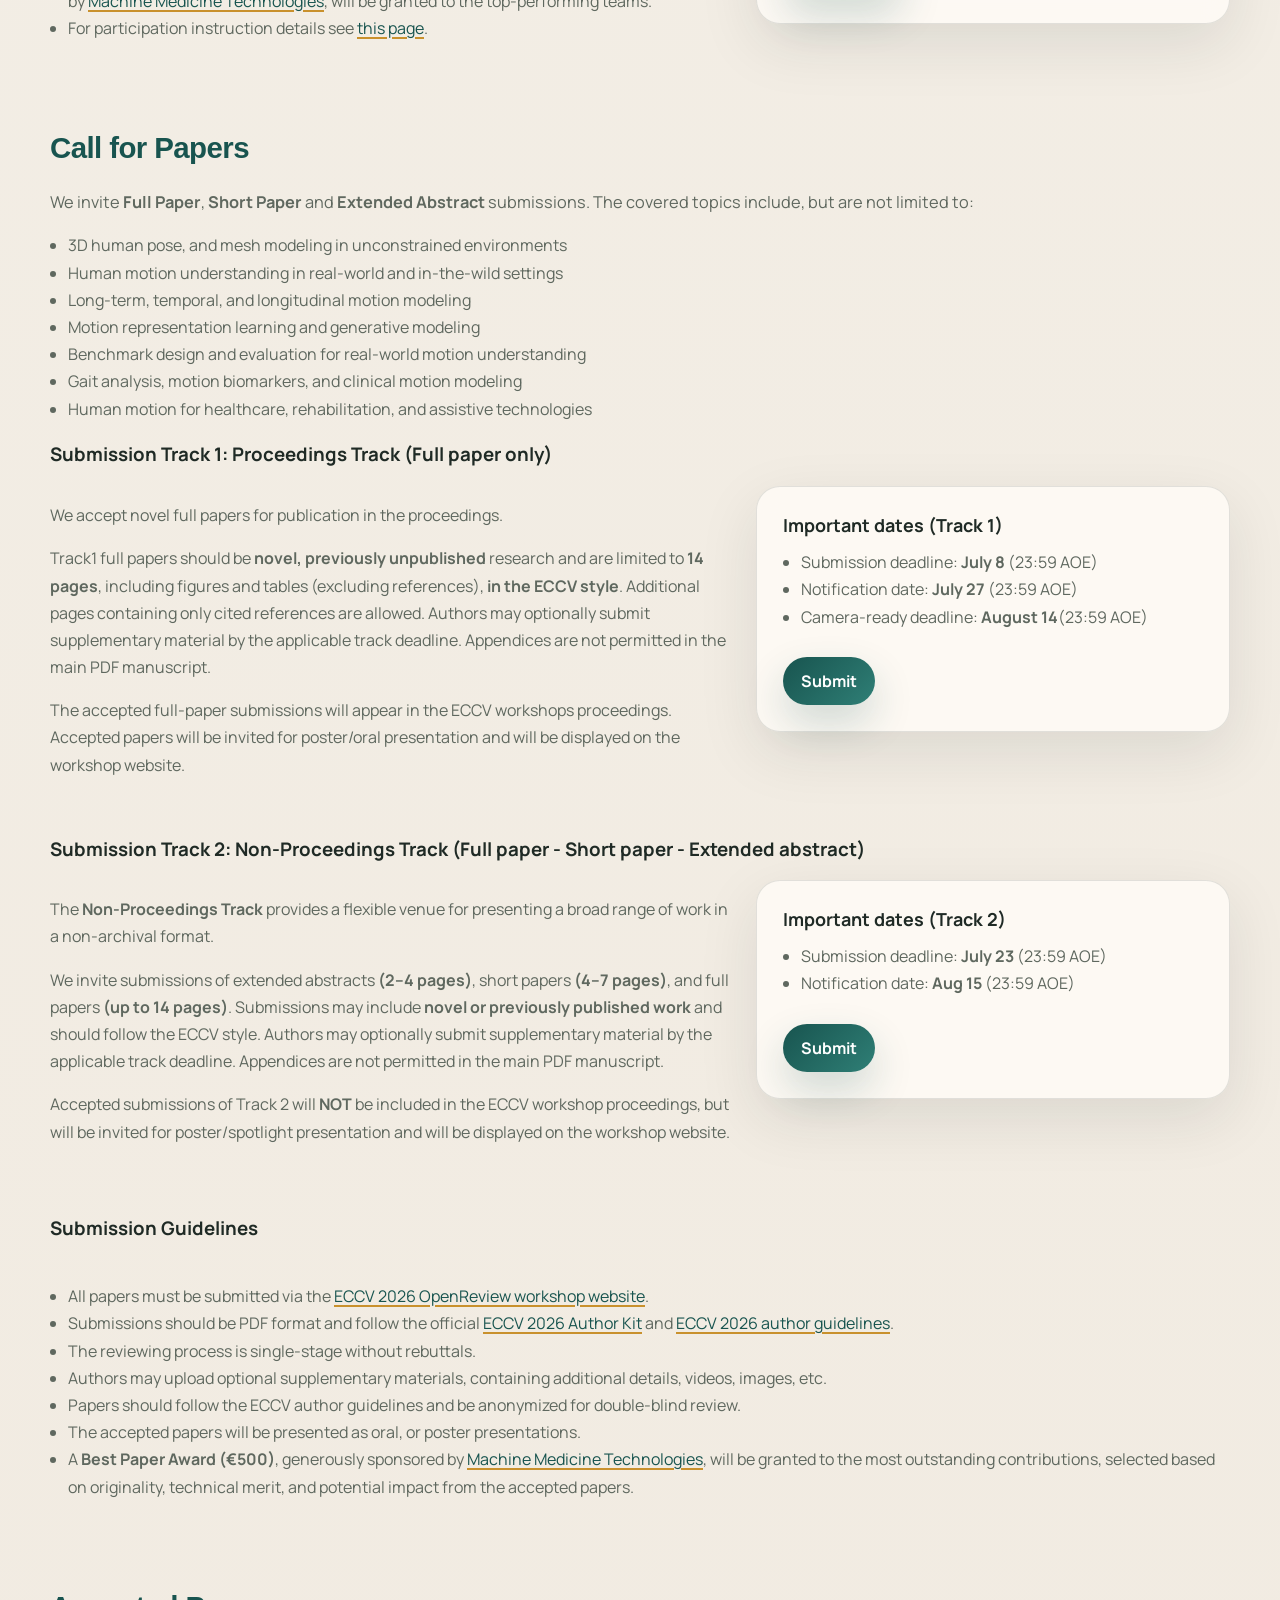
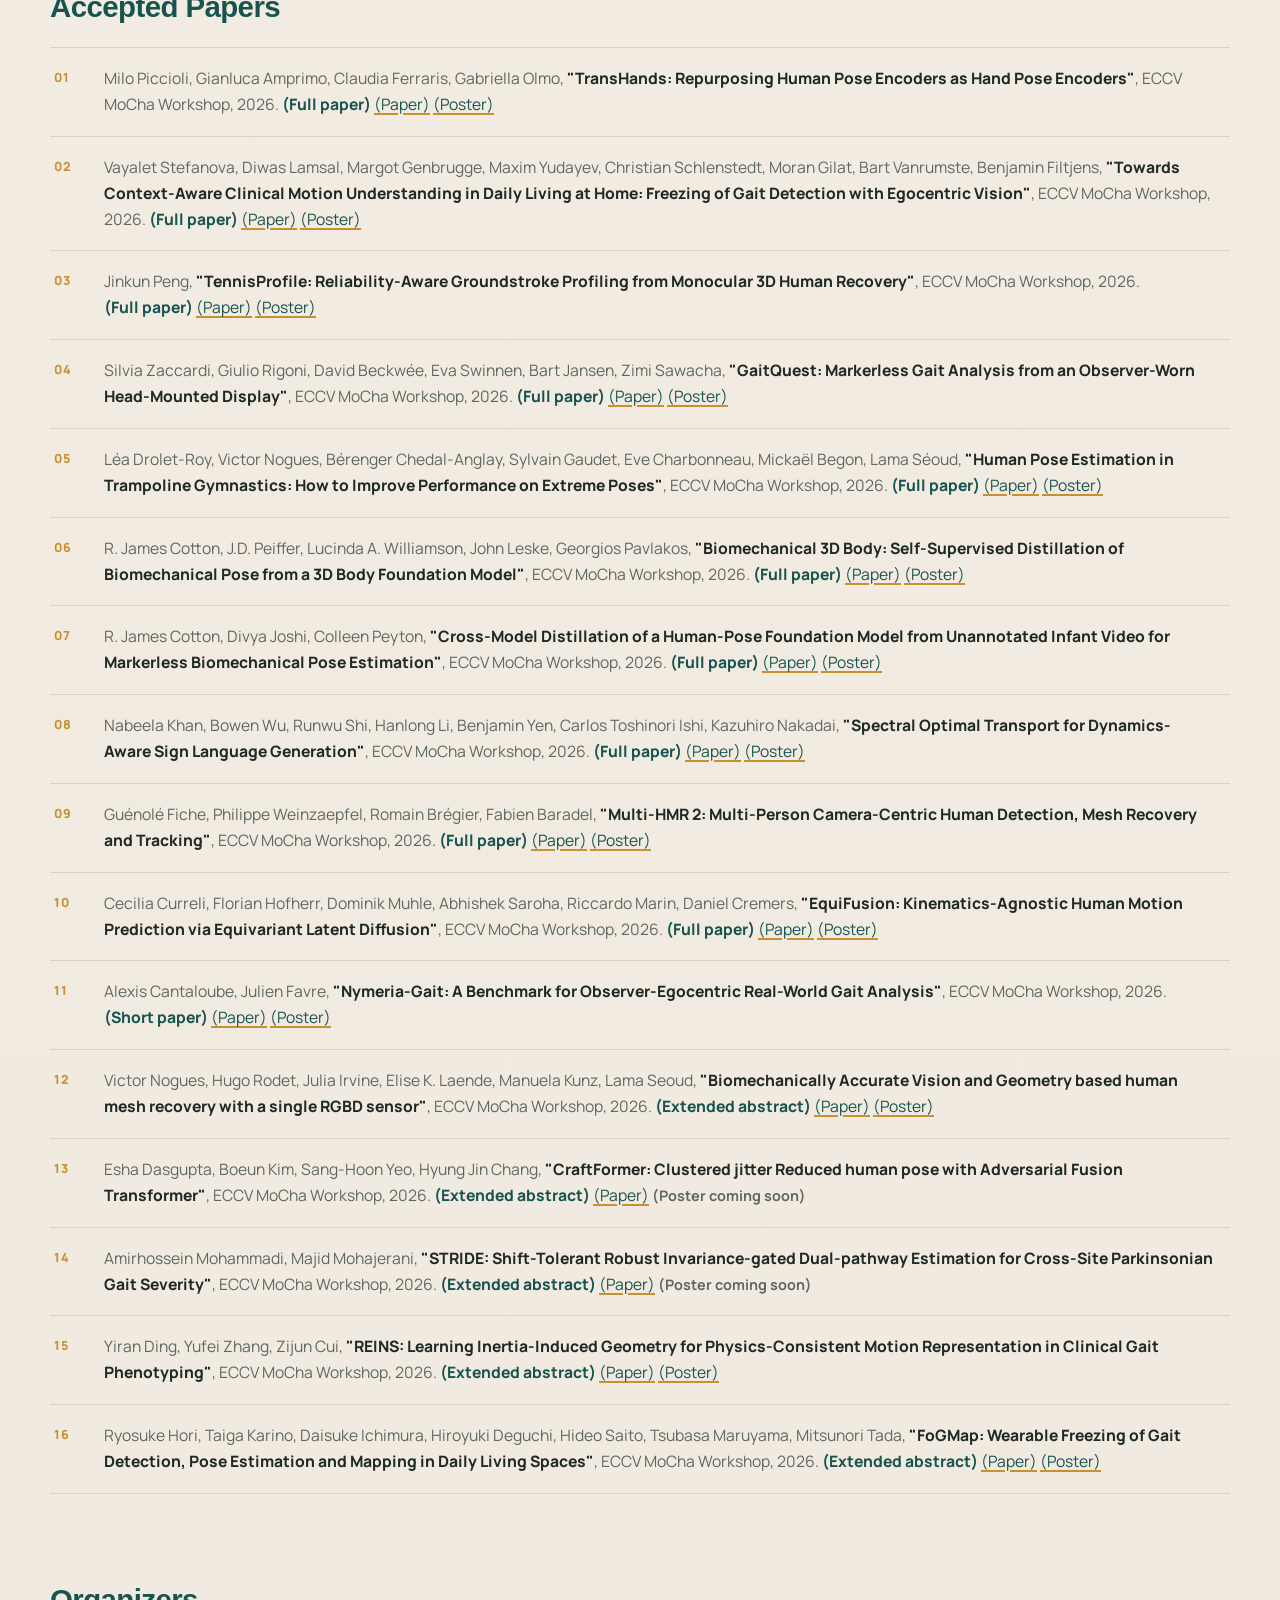
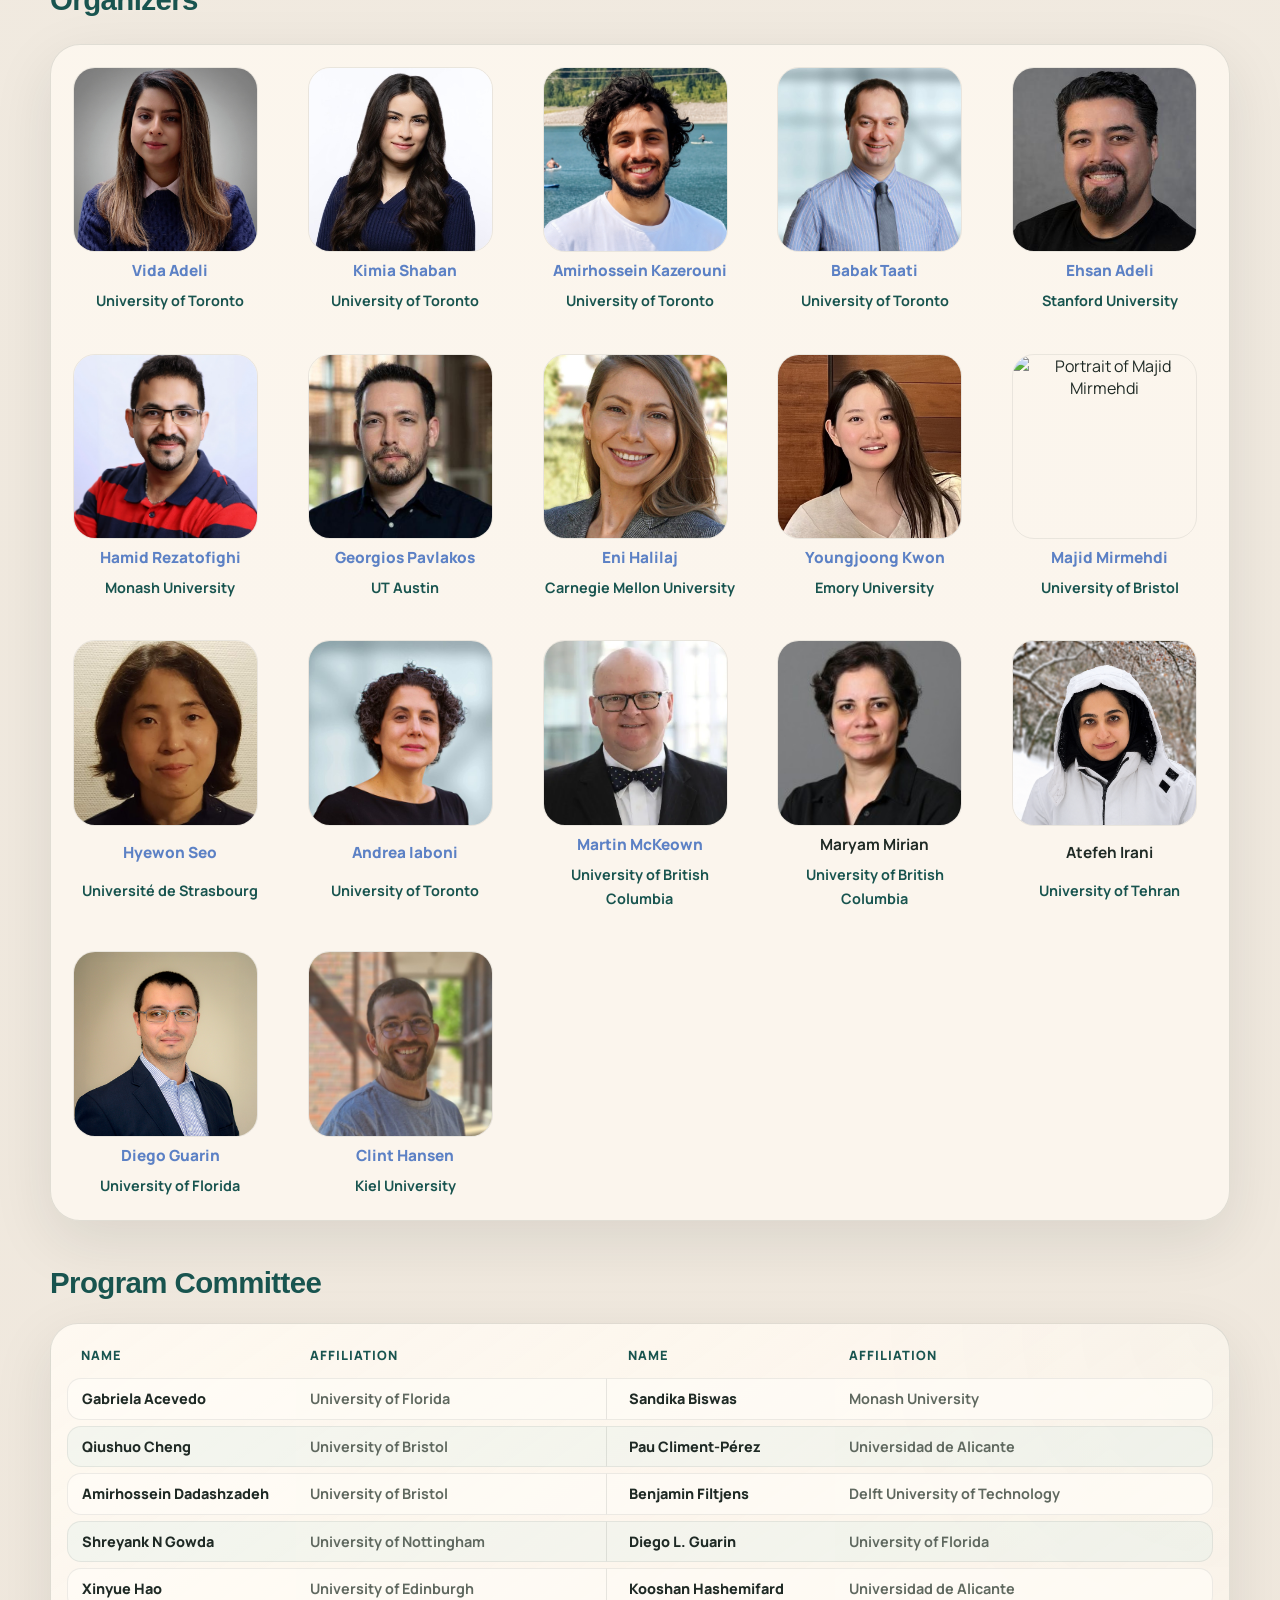
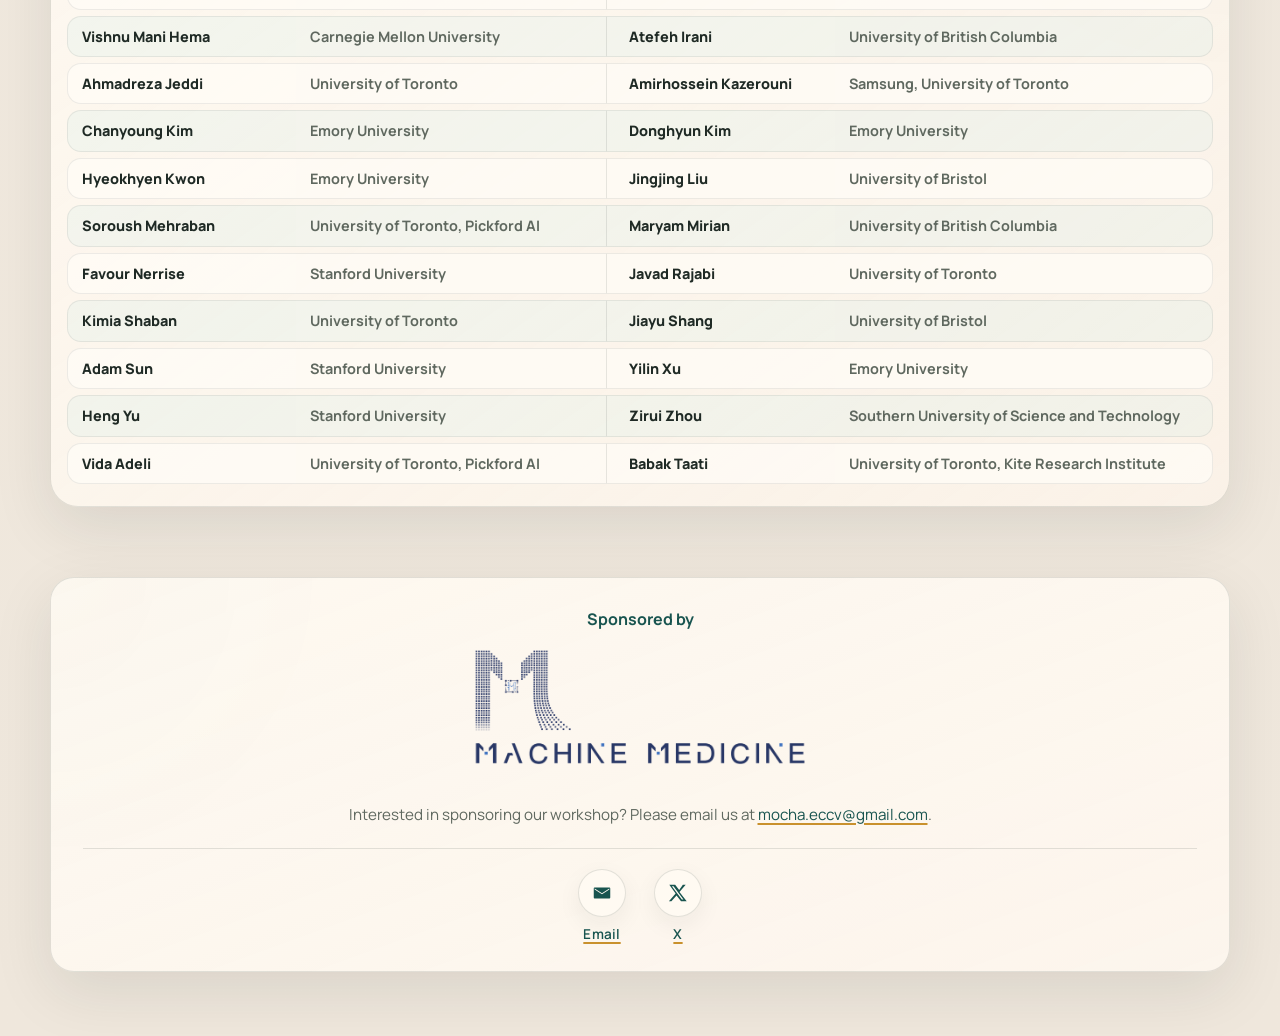
==== commit f524b7f8: "add posters" ====
--- a/index.html
+++ b/index.html
@@ -764,106 +764,118 @@
             <h2>Accepted Papers</h2>
           </div>
           <ol class="accepted-paper-list">
-              <li>
-                Milo Piccioli, Gianluca Amprimo, Claudia Ferraris, Gabriella Olmo,
-                <cite>"TransHands: Repurposing Human Pose Encoders as Hand Pose Encoders"</cite>,
-                ECCV MoCha Workshop, 2026. <span class="paper-type">(Full paper)</span>
-                <a class="accepted-paper-link" href="assets/paper_files/6_TransHands_Repurposing_Human.pdf" target="_blank" rel="noopener noreferrer">(Paper)</a>
-              </li>
-              <li>
-                Vayalet Stefanova, Diwas Lamsal, Margot Genbrugge, Maxim Yudayev, Christian Schlenstedt, Moran Gilat, Bart Vanrumste, Benjamin Filtjens,
-                <cite>"Towards Context-Aware Clinical Motion Understanding in Daily Living at Home: Freezing of Gait Detection with Egocentric Vision"</cite>,
-                ECCV MoCha Workshop, 2026. <span class="paper-type">(Full paper)</span>
-                <a class="accepted-paper-link" href="assets/paper_files/7_Towards_Context_Aware_Clinic.pdf" target="_blank" rel="noopener noreferrer">(Paper)</a>
-              </li>
-              <li>
-                Jinkun Peng,
-                <cite>"TennisProfile: Reliability-Aware Groundstroke Profiling from Monocular 3D Human Recovery"</cite>,
-                ECCV MoCha Workshop, 2026. <span class="paper-type">(Full paper)</span>
-                <a class="accepted-paper-link" href="assets/paper_files/8_TennisProfile_Reliability_Aw.pdf" target="_blank" rel="noopener noreferrer">(Paper)</a>
-              </li>
-              <li>
-                Silvia Zaccardi, Giulio Rigoni, David Beckwée, Eva Swinnen, Bart Jansen, Zimi Sawacha,
-                <cite>"GaitQuest: Markerless Gait Analysis from an Observer-Worn Head-Mounted Display"</cite>,
-                ECCV MoCha Workshop, 2026. <span class="paper-type">(Full paper)</span>
-                <a class="accepted-paper-link" href="assets/paper_files/9_GaitQuest_Markerless_Gait_An.pdf" target="_blank" rel="noopener noreferrer">(Paper)</a>
-              </li>
-              <li>
-                Léa Drolet-Roy, Victor Nogues, Bérenger Chedal-Anglay, Sylvain Gaudet, Eve Charbonneau, Mickaël Begon, Lama Séoud,
-                <cite>"Human Pose Estimation in Trampoline Gymnastics: How to Improve Performance on Extreme Poses"</cite>,
-                ECCV MoCha Workshop, 2026. <span class="paper-type">(Full paper)</span>
-                <a class="accepted-paper-link" href="assets/paper_files/10_Human_Pose_Estimation_in_Tr.pdf" target="_blank" rel="noopener noreferrer">(Paper)</a>
-              </li>
-              <li>
-                R. James Cotton, J.D. Peiffer, Lucinda A. Williamson, John Leske, Georgios Pavlakos,
-                <cite>"Biomechanical 3D Body: Self-Supervised Distillation of Biomechanical Pose from a 3D Body Foundation Model"</cite>,
-                ECCV MoCha Workshop, 2026. <span class="paper-type">(Full paper)</span>
-                <a class="accepted-paper-link" href="assets/paper_files/11_Biomechanical_3D_Body_Self_.pdf" target="_blank" rel="noopener noreferrer">(Paper)</a>
-              </li>
-              <li>
-                R. James Cotton, Divya Joshi, Colleen Peyton,
-                <cite>"Cross-Model Distillation of a Human-Pose Foundation Model from Unannotated Infant Video for Markerless Biomechanical Pose Estimation"</cite>,
-                ECCV MoCha Workshop, 2026. <span class="paper-type">(Full paper)</span>
-                <a class="accepted-paper-link" href="assets/paper_files/12_Cross_Model_Distillation_of.pdf" target="_blank" rel="noopener noreferrer">(Paper)</a>
-              </li>
-              <li>
-                Nabeela Khan, Bowen Wu, Runwu Shi, Hanlong Li, Benjamin Yen, Carlos Toshinori Ishi, Kazuhiro Nakadai,
-                <cite>"Spectral Optimal Transport for Dynamics-Aware Sign Language Generation"</cite>,
-                ECCV MoCha Workshop, 2026. <span class="paper-type">(Full paper)</span>
-                <a class="accepted-paper-link" href="assets/paper_files/14_Spectral_Optimal_Transport_.pdf" target="_blank" rel="noopener noreferrer">(Paper)</a>
-              </li>
-              <li>
-                Esha Dasgupta, Boeun Kim, Sang-Hoon Yeo, Hyung Jin Chang,
-                <cite>"CraftFormer: Clustered jitter Reduced human pose with Adversarial Fusion Transformer"</cite>,
-                ECCV MoCha Workshop, 2026. <span class="paper-type">(Full paper)</span>
-                <!-- Replace this span with a PDF link when the paper is available. -->
-                <span class="paper-link-pending">(PDF coming soon)</span>
-              </li>
-              <li>
-                Guénolé Fiche, Philippe Weinzaepfel, Romain Brégier, Fabien Baradel,
-                <cite>"Multi-HMR 2: Multi-Person Camera-Centric Human Detection, Mesh Recovery and Tracking"</cite>,
-                ECCV MoCha Workshop, 2026. <span class="paper-type">(Full paper)</span>
-                <a class="accepted-paper-link" href="assets/paper_files/16_MuCHeR_Multi_Person_Camera_.pdf" target="_blank" rel="noopener noreferrer">(Paper)</a>
-              </li>
-              <li>
-                Ryosuke Hori, Taiga Karino, Daisuke Ichimura, Hiroyuki Deguchi, Hideo Saito, Tsubasa Maruyama, Mitsunori Tada,
-                <cite>"FoGMap: Wearable Freezing of Gait Detection, Pose Estimation and Mapping in Daily Living Spaces"</cite>,
-                ECCV MoCha Workshop, 2026. <span class="paper-type">(Full paper)</span>
-                <!-- Replace this span with a PDF link when the paper is available. -->
-                <span class="paper-link-pending">(PDF coming soon)</span>
-              </li>
-              <li>
-                Alexis Cantaloube, Julien Favre,
-                <cite>"Nymeria-Gait: A Benchmark for Observer-Egocentric Real-World Gait Analysis"</cite>,
-                ECCV MoCha Workshop, 2026. <span class="paper-type">(Short paper)</span>
-                <a class="accepted-paper-link" href="assets/paper_files/Paper17_short.pdf" target="_blank" rel="noopener noreferrer">(Paper)</a>
-              </li>
-              <li>
-                Victor Nogues, Hugo Rodet, Julia Irvine, Elise K. Laende, Manuela Kunz, Lama Seoud,
-                <cite>"Biomechanically Accurate Vision and Geometry based human mesh recovery with a single RGBD sensor"</cite>,
-                ECCV MoCha Workshop, 2026. <span class="paper-type">(Extended abstract)</span>
-                <a class="accepted-paper-link" href="assets/paper_files/5_abstract.pdf" target="_blank" rel="noopener noreferrer">(Paper)</a>
-              </li>
-              <li>
-                Amirhossein Mohammadi, Majid Mohajerani,
-                <cite>"STRIDE: Shift-Tolerant Robust Invariance-gated Dual-pathway Estimation for Cross-Site Parkinsonian Gait Severity"</cite>,
-                ECCV MoCha Workshop, 2026. <span class="paper-type">(Extended abstract)</span>
-                <!-- Replace this span with a PDF link when the paper is available. -->
-                <span class="paper-link-pending">(PDF coming soon)</span>
-              </li>
-              <li>
-                Yiran Ding, Yufei Zhang, Zijun Cui,
-                <cite>"REINS: Learning Inertia-Induced Geometry for Physics-Consistent Motion Representation in Clinical Gait Phenotyping"</cite>,
-                ECCV MoCha Workshop, 2026. <span class="paper-type">(Extended abstract)</span>
-                <!-- Replace this span with a PDF link when the paper is available. -->
-                <span class="paper-link-pending">(PDF coming soon)</span>
-              </li>
-              <li>
-                Cecilia Curreli, Florian Hofherr, Dominik Muhle, Abhishek Saroha, Riccardo Marin, Daniel Cremers,
-                <cite>"EquiFusion: Kinematics-Agnostic Human Motion Prediction via Equivariant Latent Diffusion"</cite>,
-                ECCV MoCha Workshop, 2026. <span class="paper-type">(Extended abstract)</span>
-                <a class="accepted-paper-link" href="assets/paper_files/EquiFusion.pdf" target="_blank" rel="noopener noreferrer">(Paper)</a>
-              </li>
+            <li>
+              Milo Piccioli, Gianluca Amprimo, Claudia Ferraris, Gabriella Olmo,
+              <cite>"TransHands: Repurposing Human Pose Encoders as Hand Pose Encoders"</cite>,
+              ECCV MoCha Workshop, 2026. <span class="paper-type">(Full paper)</span>
+              <a class="accepted-paper-link" href="assets/paper_files/6_TransHands_Repurposing_Human.pdf" target="_blank" rel="noopener noreferrer">(Paper)</a>
+              <a class="accepted-paper-link" href="assets/paper_files/posters/6_poster_mocha_piccioli_amprimo.pdf" target="_blank" rel="noopener noreferrer">(Poster)</a>
+            </li>
+            <li>
+              Vayalet Stefanova, Diwas Lamsal, Margot Genbrugge, Maxim Yudayev, Christian Schlenstedt, Moran Gilat, Bart Vanrumste, Benjamin Filtjens,
+              <cite>"Towards Context-Aware Clinical Motion Understanding in Daily Living at Home: Freezing of Gait Detection with Egocentric Vision"</cite>,
+              ECCV MoCha Workshop, 2026. <span class="paper-type">(Full paper)</span>
+              <a class="accepted-paper-link" href="assets/paper_files/7_Towards_Context_Aware_Clinic.pdf" target="_blank" rel="noopener noreferrer">(Paper)</a>
+              <a class="accepted-paper-link" href="assets/paper_files/posters/7_MoCha_poster_Stefanova.pdf" target="_blank" rel="noopener noreferrer">(Poster)</a>
+            </li>
+            <li>
+              Jinkun Peng,
+              <cite>"TennisProfile: Reliability-Aware Groundstroke Profiling from Monocular 3D Human Recovery"</cite>,
+              ECCV MoCha Workshop, 2026. <span class="paper-type">(Full paper)</span>
+              <a class="accepted-paper-link" href="assets/paper_files/8_TennisProfile_Reliability_Aw.pdf" target="_blank" rel="noopener noreferrer">(Paper)</a>
+              <a class="accepted-paper-link" href="assets/paper_files/posters/8_TennisProfile.pdf" target="_blank" rel="noopener noreferrer">(Poster)</a>
+            </li>
+            <li>
+              Silvia Zaccardi, Giulio Rigoni, David Beckwée, Eva Swinnen, Bart Jansen, Zimi Sawacha,
+              <cite>"GaitQuest: Markerless Gait Analysis from an Observer-Worn Head-Mounted Display"</cite>,
+              ECCV MoCha Workshop, 2026. <span class="paper-type">(Full paper)</span>
+              <a class="accepted-paper-link" href="assets/paper_files/9_GaitQuest_Markerless_Gait_An.pdf" target="_blank" rel="noopener noreferrer">(Paper)</a>
+              <a class="accepted-paper-link" href="assets/paper_files/posters/9_GaitQuest_SZ.pdf" target="_blank" rel="noopener noreferrer">(Poster)</a>
+            </li>
+            <li>
+              Léa Drolet-Roy, Victor Nogues, Bérenger Chedal-Anglay, Sylvain Gaudet, Eve Charbonneau, Mickaël Begon, Lama Séoud,
+              <cite>"Human Pose Estimation in Trampoline Gymnastics: How to Improve Performance on Extreme Poses"</cite>,
+              ECCV MoCha Workshop, 2026. <span class="paper-type">(Full paper)</span>
+              <a class="accepted-paper-link" href="assets/paper_files/10_Human_Pose_Estimation_in_Tr.pdf" target="_blank" rel="noopener noreferrer">(Paper)</a>
+              <a class="accepted-paper-link" href="assets/paper_files/posters/10_Poster_ECCV_HPEtrampo.pdf" target="_blank" rel="noopener noreferrer">(Poster)</a>
+            </li>
+            <li>
+              R. James Cotton, J.D. Peiffer, Lucinda A. Williamson, John Leske, Georgios Pavlakos,
+              <cite>"Biomechanical 3D Body: Self-Supervised Distillation of Biomechanical Pose from a 3D Body Foundation Model"</cite>,
+              ECCV MoCha Workshop, 2026. <span class="paper-type">(Full paper)</span>
+              <a class="accepted-paper-link" href="assets/paper_files/11_Biomechanical_3D_Body_Self_.pdf" target="_blank" rel="noopener noreferrer">(Paper)</a>
+              <a class="accepted-paper-link" href="assets/paper_files/posters/11_biomechanical_spin_poster.pdf" target="_blank" rel="noopener noreferrer">(Poster)</a>
+            </li>
+            <li>
+              R. James Cotton, Divya Joshi, Colleen Peyton,
+              <cite>"Cross-Model Distillation of a Human-Pose Foundation Model from Unannotated Infant Video for Markerless Biomechanical Pose Estimation"</cite>,
+              ECCV MoCha Workshop, 2026. <span class="paper-type">(Full paper)</span>
+              <a class="accepted-paper-link" href="assets/paper_files/12_Cross_Model_Distillation_of.pdf" target="_blank" rel="noopener noreferrer">(Paper)</a>
+              <a class="accepted-paper-link" href="assets/paper_files/posters/12_sapiens_infant_poster.pdf" target="_blank" rel="noopener noreferrer">(Poster)</a>
+            </li>
+            <li>
+              Nabeela Khan, Bowen Wu, Runwu Shi, Hanlong Li, Benjamin Yen, Carlos Toshinori Ishi, Kazuhiro Nakadai,
+              <cite>"Spectral Optimal Transport for Dynamics-Aware Sign Language Generation"</cite>,
+              ECCV MoCha Workshop, 2026. <span class="paper-type">(Full paper)</span>
+              <a class="accepted-paper-link" href="assets/paper_files/14_Spectral_Optimal_Transport_.pdf" target="_blank" rel="noopener noreferrer">(Paper)</a>
+              <a class="accepted-paper-link" href="assets/paper_files/posters/14_Nabeela_ECCV2026_MOCHA_poster.pdf" target="_blank" rel="noopener noreferrer">(Poster)</a>
+            </li>
+            <li>
+              Guénolé Fiche, Philippe Weinzaepfel, Romain Brégier, Fabien Baradel,
+              <cite>"Multi-HMR 2: Multi-Person Camera-Centric Human Detection, Mesh Recovery and Tracking"</cite>,
+              ECCV MoCha Workshop, 2026. <span class="paper-type">(Full paper)</span>
+              <a class="accepted-paper-link" href="assets/paper_files/16_MuCHeR_Multi_Person_Camera_.pdf" target="_blank" rel="noopener noreferrer">(Paper)</a>
+              <a class="accepted-paper-link" href="assets/paper_files/posters/16_1379_Fiche_1400x1000mm.pdf" target="_blank" rel="noopener noreferrer">(Poster)</a>
+            </li>
+            <li>
+              Cecilia Curreli, Florian Hofherr, Dominik Muhle, Abhishek Saroha, Riccardo Marin, Daniel Cremers,
+              <cite>"EquiFusion: Kinematics-Agnostic Human Motion Prediction via Equivariant Latent Diffusion"</cite>,
+              ECCV MoCha Workshop, 2026. <span class="paper-type">(Full paper)</span>
+              <a class="accepted-paper-link" href="assets/paper_files/EquiFusion.pdf" target="_blank" rel="noopener noreferrer">(Paper)</a>
+              <a class="accepted-paper-link" href="assets/paper_files/posters/EquiFusion_poster_eccv.pdf" target="_blank" rel="noopener noreferrer">(Poster)</a>
+            </li>
+            <li>
+              Alexis Cantaloube, Julien Favre,
+              <cite>"Nymeria-Gait: A Benchmark for Observer-Egocentric Real-World Gait Analysis"</cite>,
+              ECCV MoCha Workshop, 2026. <span class="paper-type">(Short paper)</span>
+              <a class="accepted-paper-link" href="assets/paper_files/Paper17_short.pdf" target="_blank" rel="noopener noreferrer">(Paper)</a>
+              <a class="accepted-paper-link" href="assets/paper_files/posters/Poster17_Cantaloube.pdf" target="_blank" rel="noopener noreferrer">(Poster)</a>
+            </li>
+            <li>
+              Victor Nogues, Hugo Rodet, Julia Irvine, Elise K. Laende, Manuela Kunz, Lama Seoud,
+              <cite>"Biomechanically Accurate Vision and Geometry based human mesh recovery with a single RGBD sensor"</cite>,
+              ECCV MoCha Workshop, 2026. <span class="paper-type">(Extended abstract)</span>
+              <a class="accepted-paper-link" href="assets/paper_files/5_abstract.pdf" target="_blank" rel="noopener noreferrer">(Paper)</a>
+              <a class="accepted-paper-link" href="assets/paper_files/posters/5_poster_eccv_mocha.pdf" target="_blank" rel="noopener noreferrer">(Poster)</a>
+            </li>
+            <li>
+              Esha Dasgupta, Boeun Kim, Sang-Hoon Yeo, Hyung Jin Chang,
+              <cite>"CraftFormer: Clustered jitter Reduced human pose with Adversarial Fusion Transformer"</cite>,
+              ECCV MoCha Workshop, 2026. <span class="paper-type">(Extended abstract)</span>
+              <a class="accepted-paper-link" href="assets/paper_files/13_ECCV_2026_CraftFormer_CR.pdf" target="_blank" rel="noopener noreferrer">(Paper)</a>
+              <span class="paper-link-pending">(Poster coming soon)</span>
+            </li>
+            <li>
+              Amirhossein Mohammadi, Majid Mohajerani,
+              <cite>"STRIDE: Shift-Tolerant Robust Invariance-gated Dual-pathway Estimation for Cross-Site Parkinsonian Gait Severity"</cite>,
+              ECCV MoCha Workshop, 2026. <span class="paper-type">(Extended abstract)</span>
+              <a class="accepted-paper-link" href="assets/paper_files/18_STRIDE.pdf" target="_blank" rel="noopener noreferrer">(Paper)</a>
+              <span class="paper-link-pending">(Poster coming soon)</span>
+            </li>
+            <li>
+              Yiran Ding, Yufei Zhang, Zijun Cui,
+              <cite>"REINS: Learning Inertia-Induced Geometry for Physics-Consistent Motion Representation in Clinical Gait Phenotyping"</cite>,
+              ECCV MoCha Workshop, 2026. <span class="paper-type">(Extended abstract)</span>
+              <a class="accepted-paper-link" href="assets/paper_files/19_REINS_ECCVmocha2026camera.pdf" target="_blank" rel="noopener noreferrer">(Paper)</a>
+              <a class="accepted-paper-link" href="assets/paper_files/posters/19_REINS_ECCVmocha2026poster.pdf" target="_blank" rel="noopener noreferrer">(Poster)</a>
+            </li>
+            <li>
+              Ryosuke Hori, Taiga Karino, Daisuke Ichimura, Hiroyuki Deguchi, Hideo Saito, Tsubasa Maruyama, Mitsunori Tada,
+              <cite>"FoGMap: Wearable Freezing of Gait Detection, Pose Estimation and Mapping in Daily Living Spaces"</cite>,
+              ECCV MoCha Workshop, 2026. <span class="paper-type">(Extended abstract)</span>
+              <a class="accepted-paper-link" href="assets/paper_files/20_ECCVW2026_FoGMap_EA.pdf" target="_blank" rel="noopener noreferrer">(Paper)</a>
+              <a class="accepted-paper-link" href="assets/paper_files/posters/20_FoGMap_ECCVW2026_Poster.pdf" target="_blank" rel="noopener noreferrer">(Poster)</a>
+            </li>
           </ol>
         </section>
 
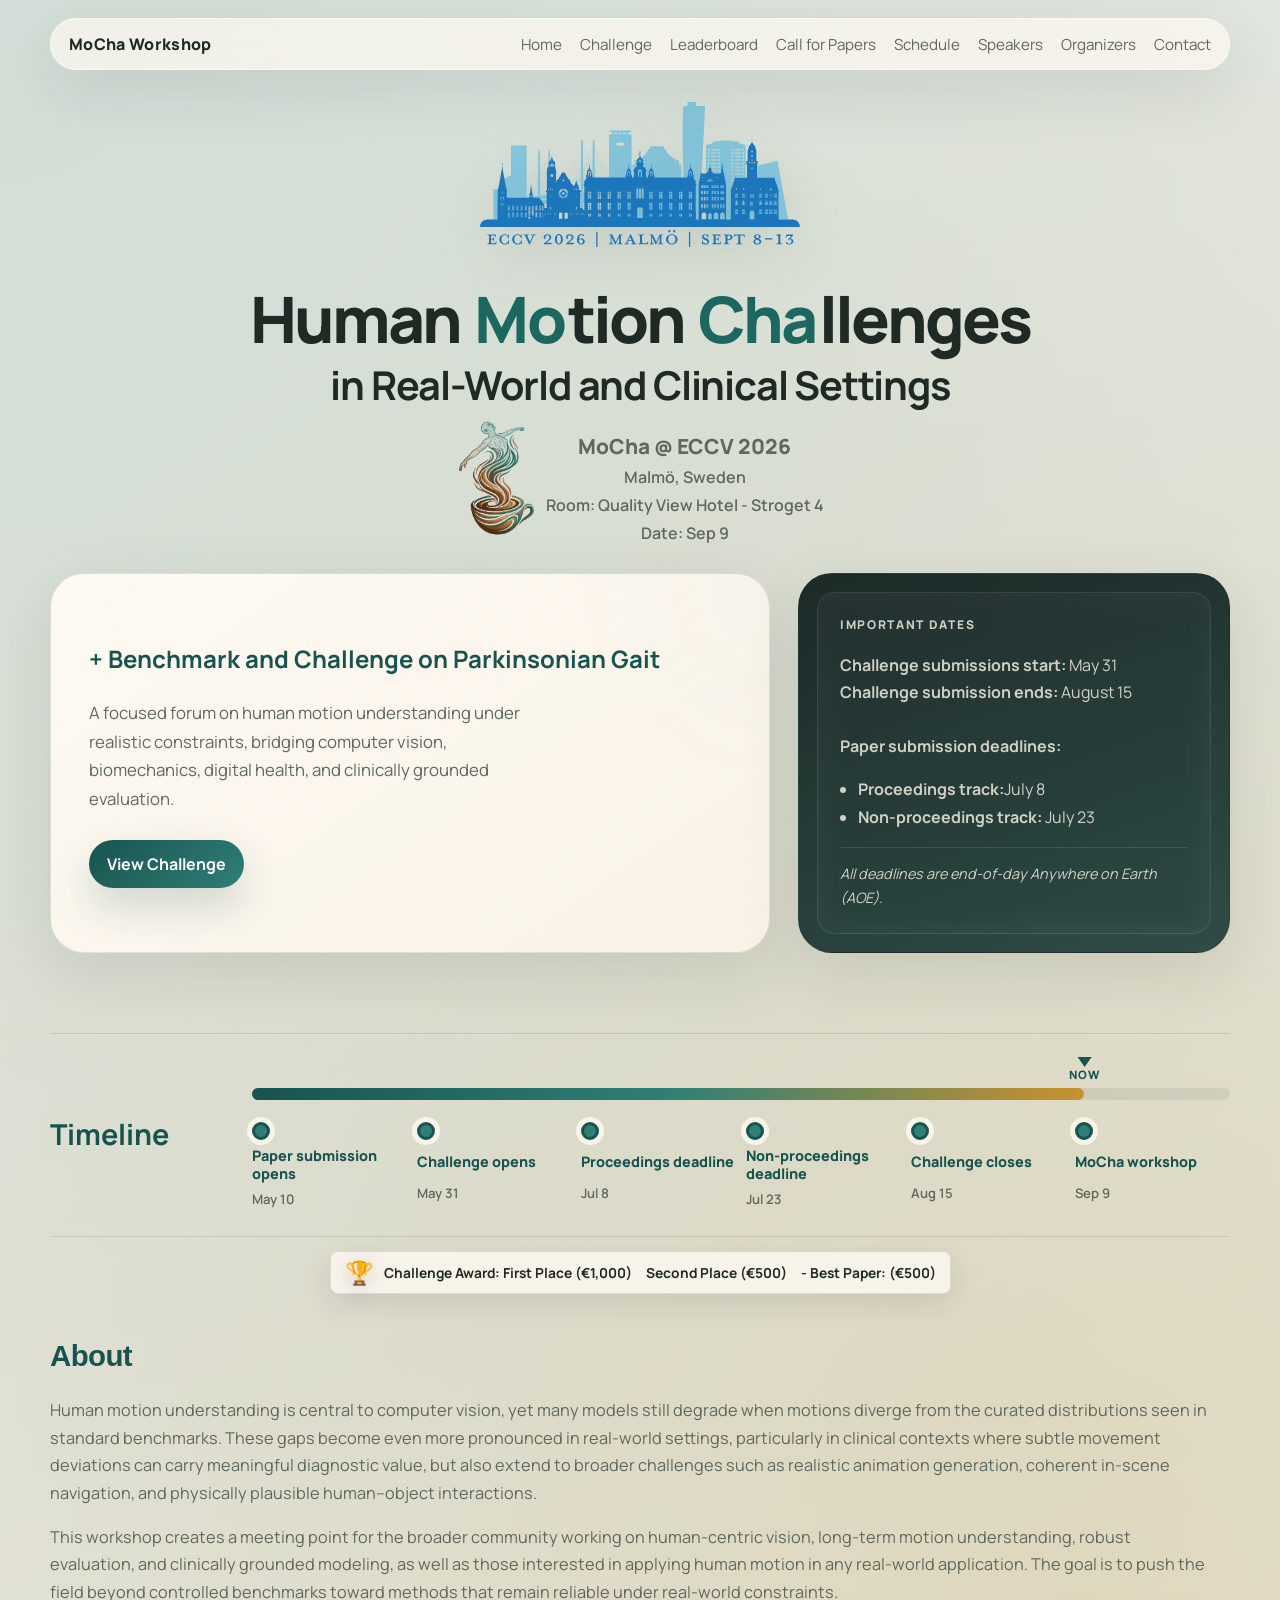
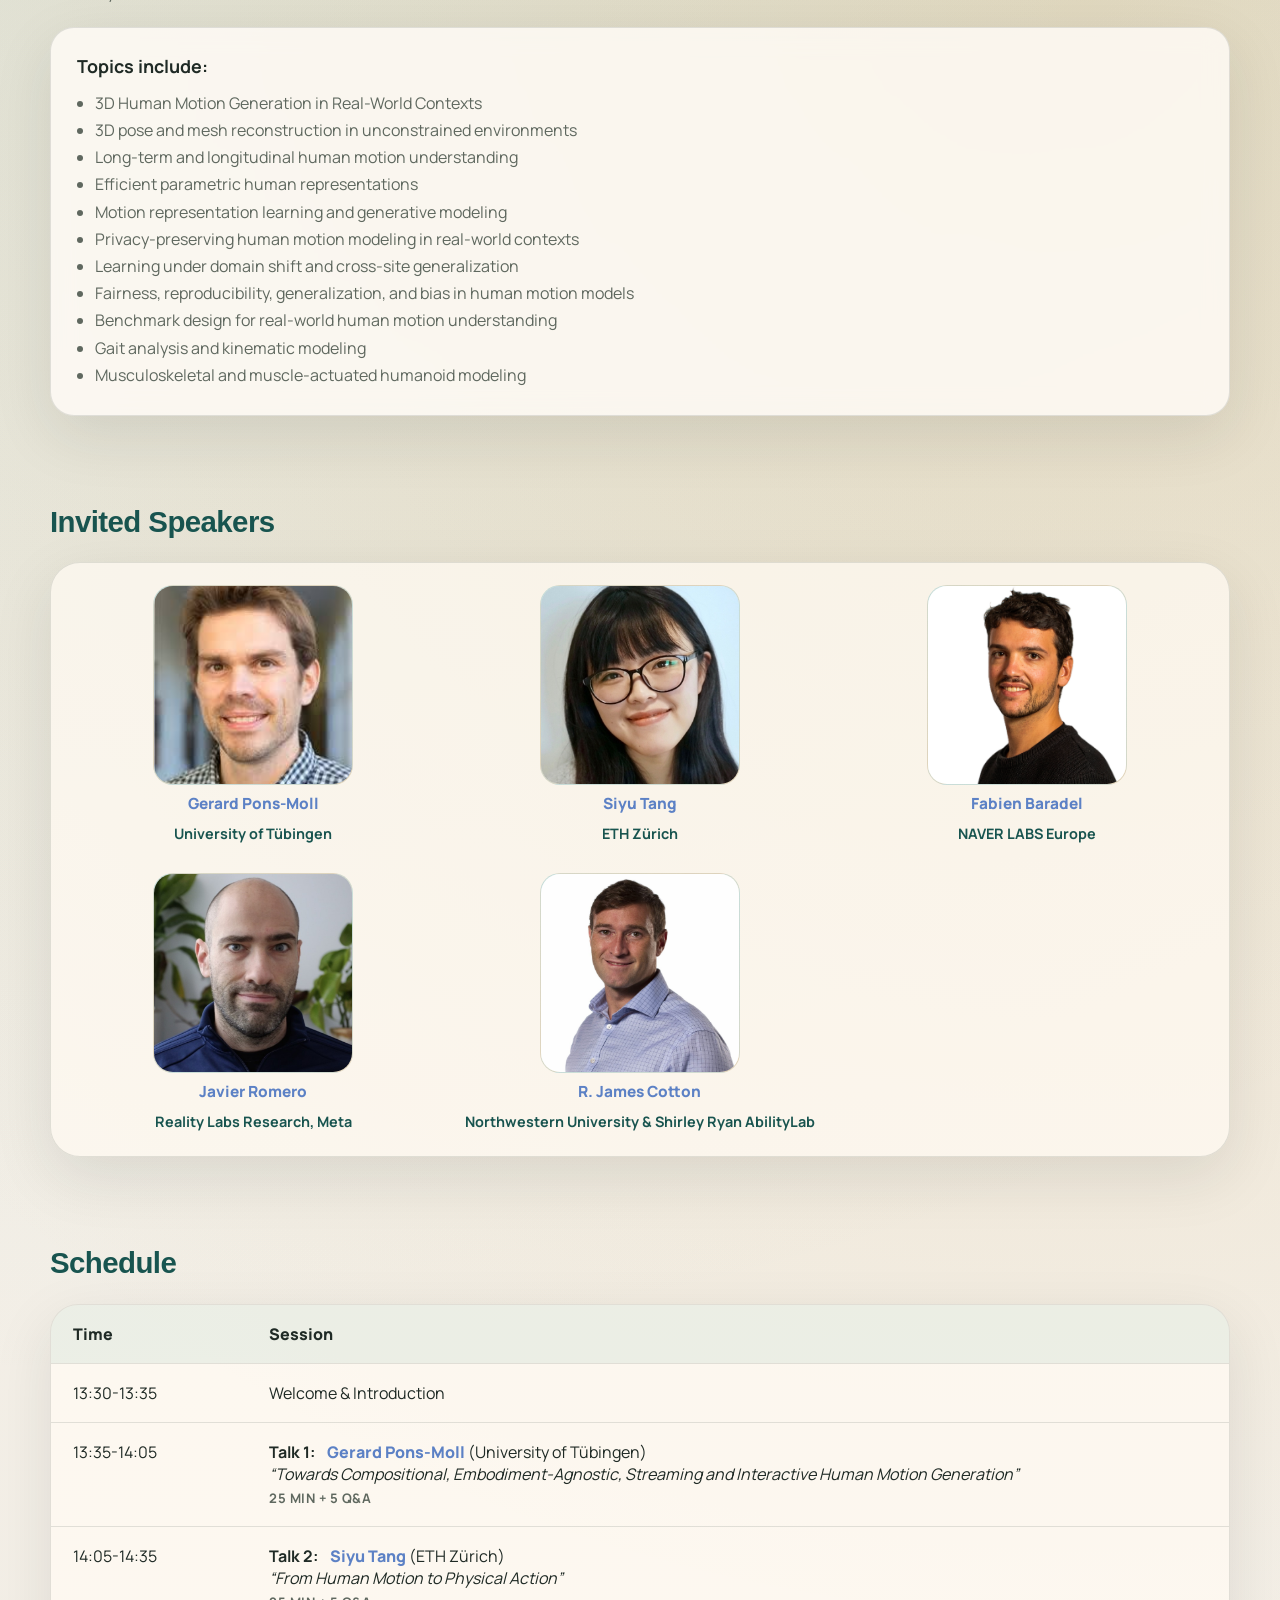
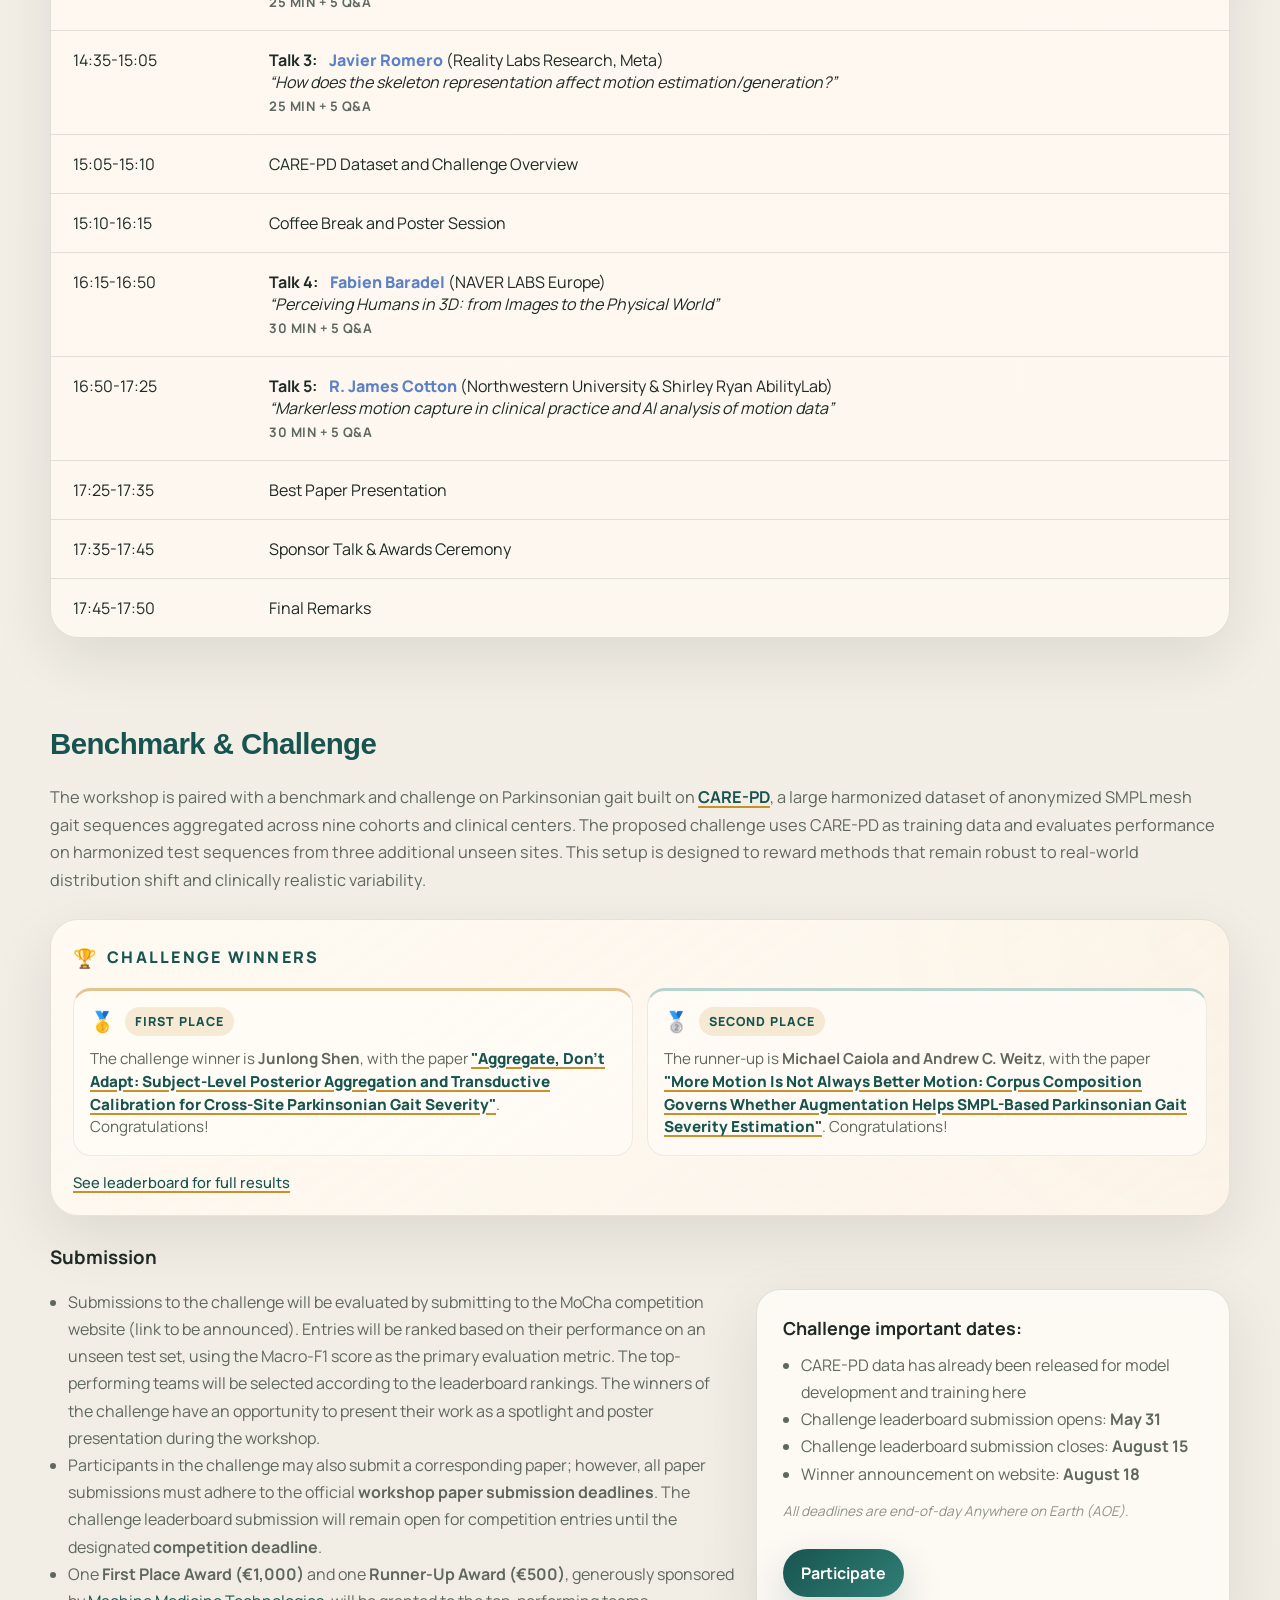
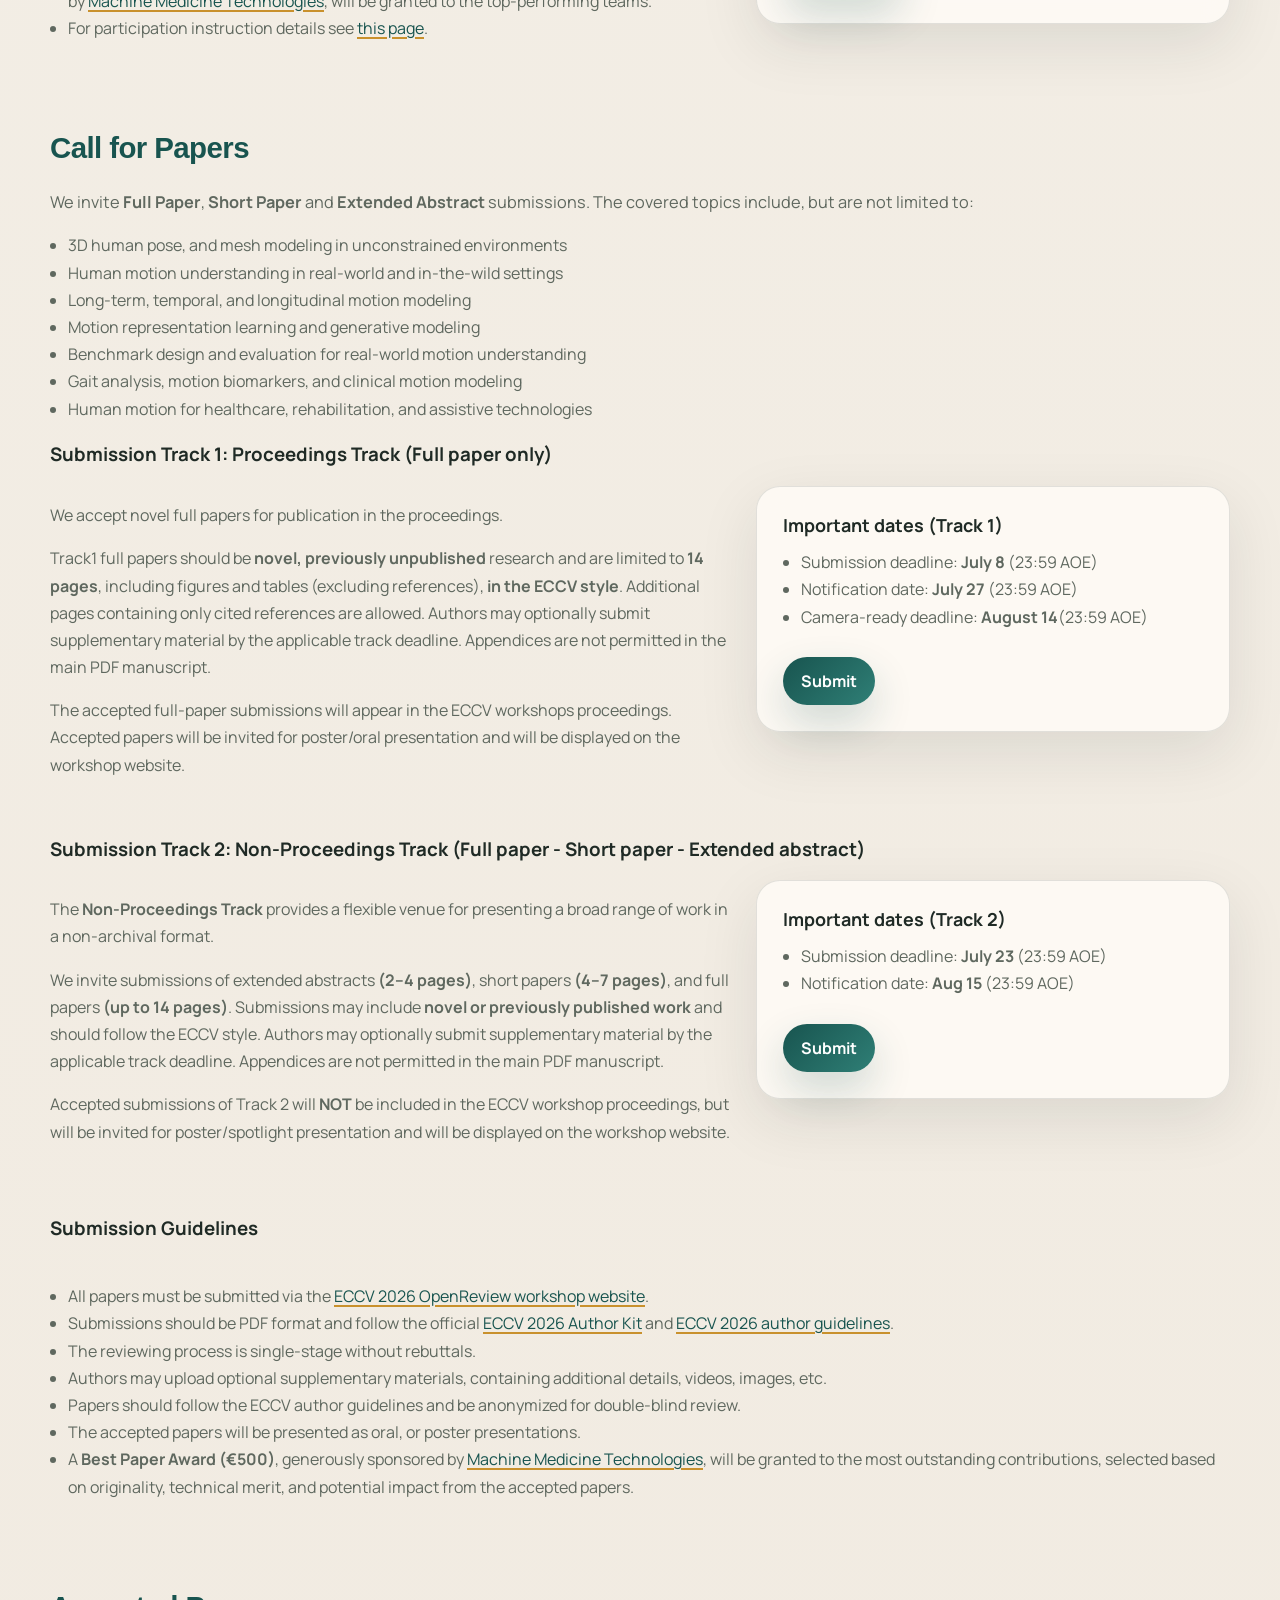
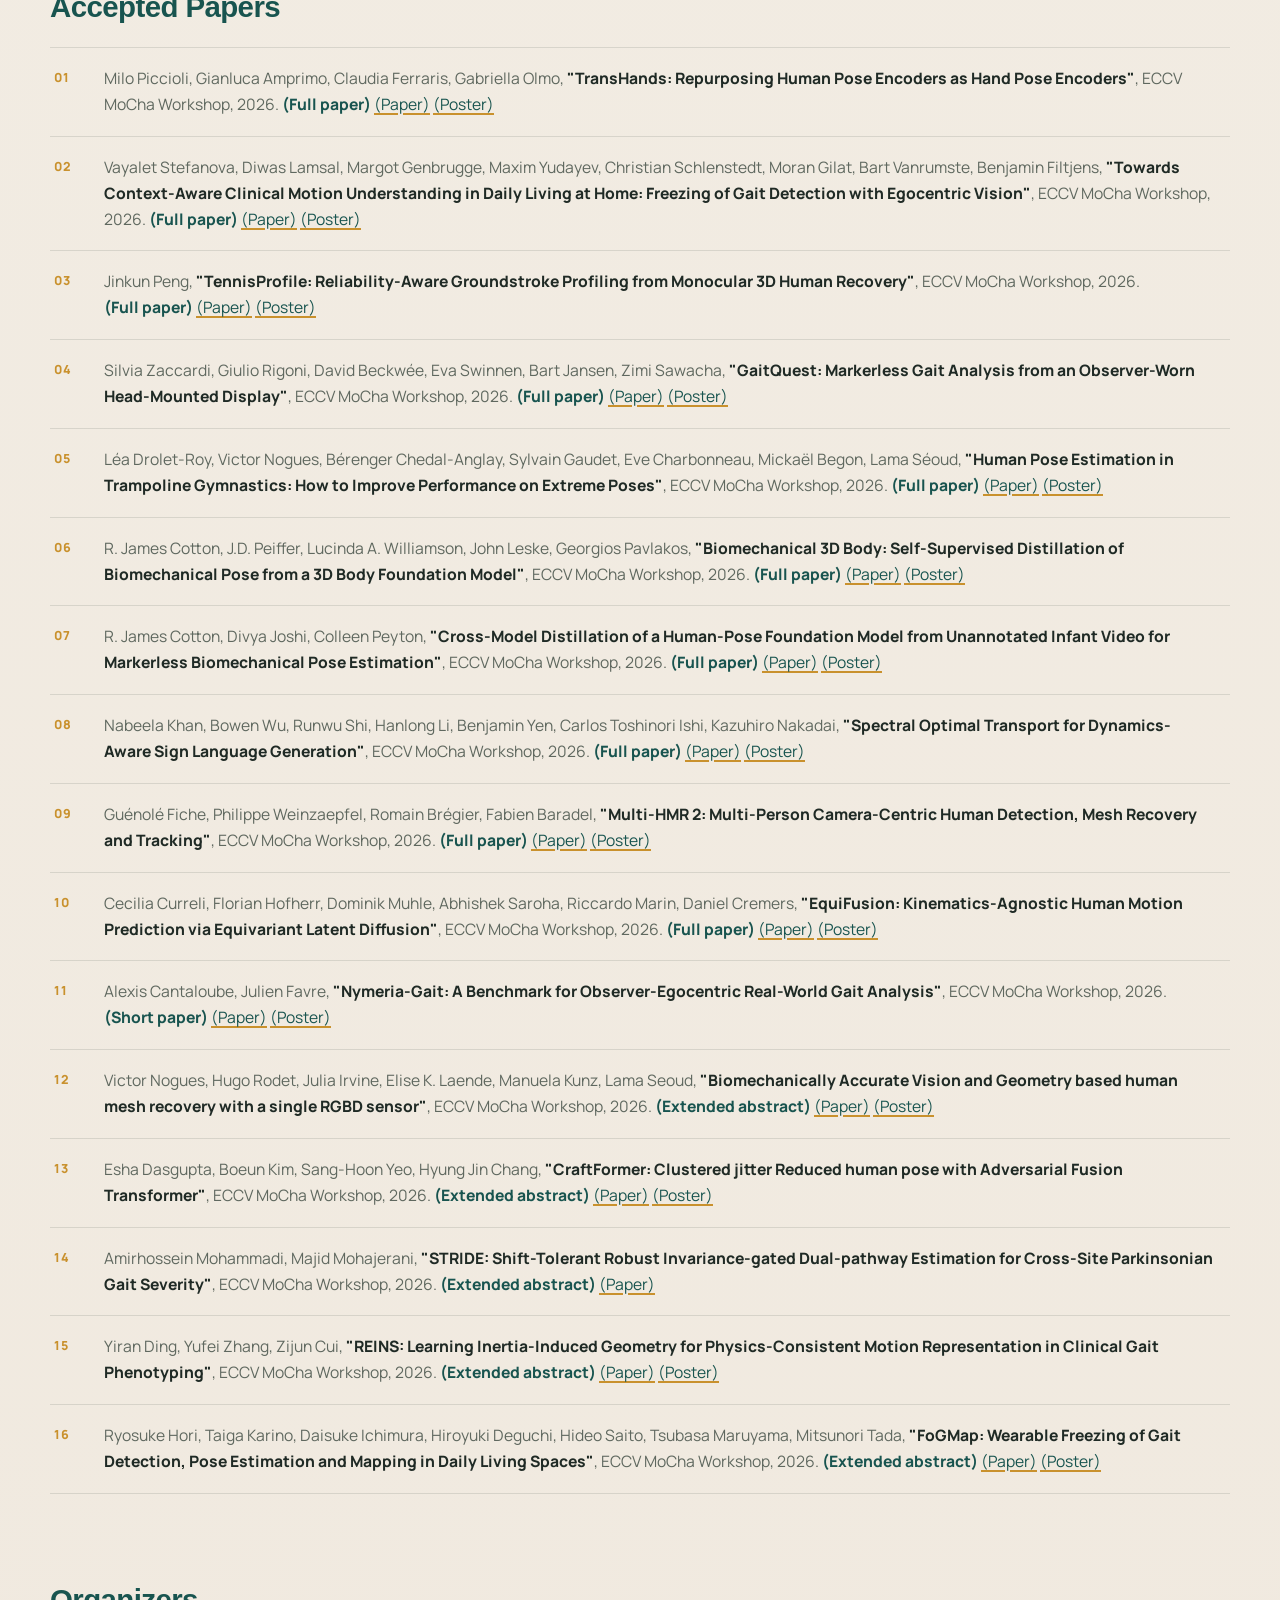
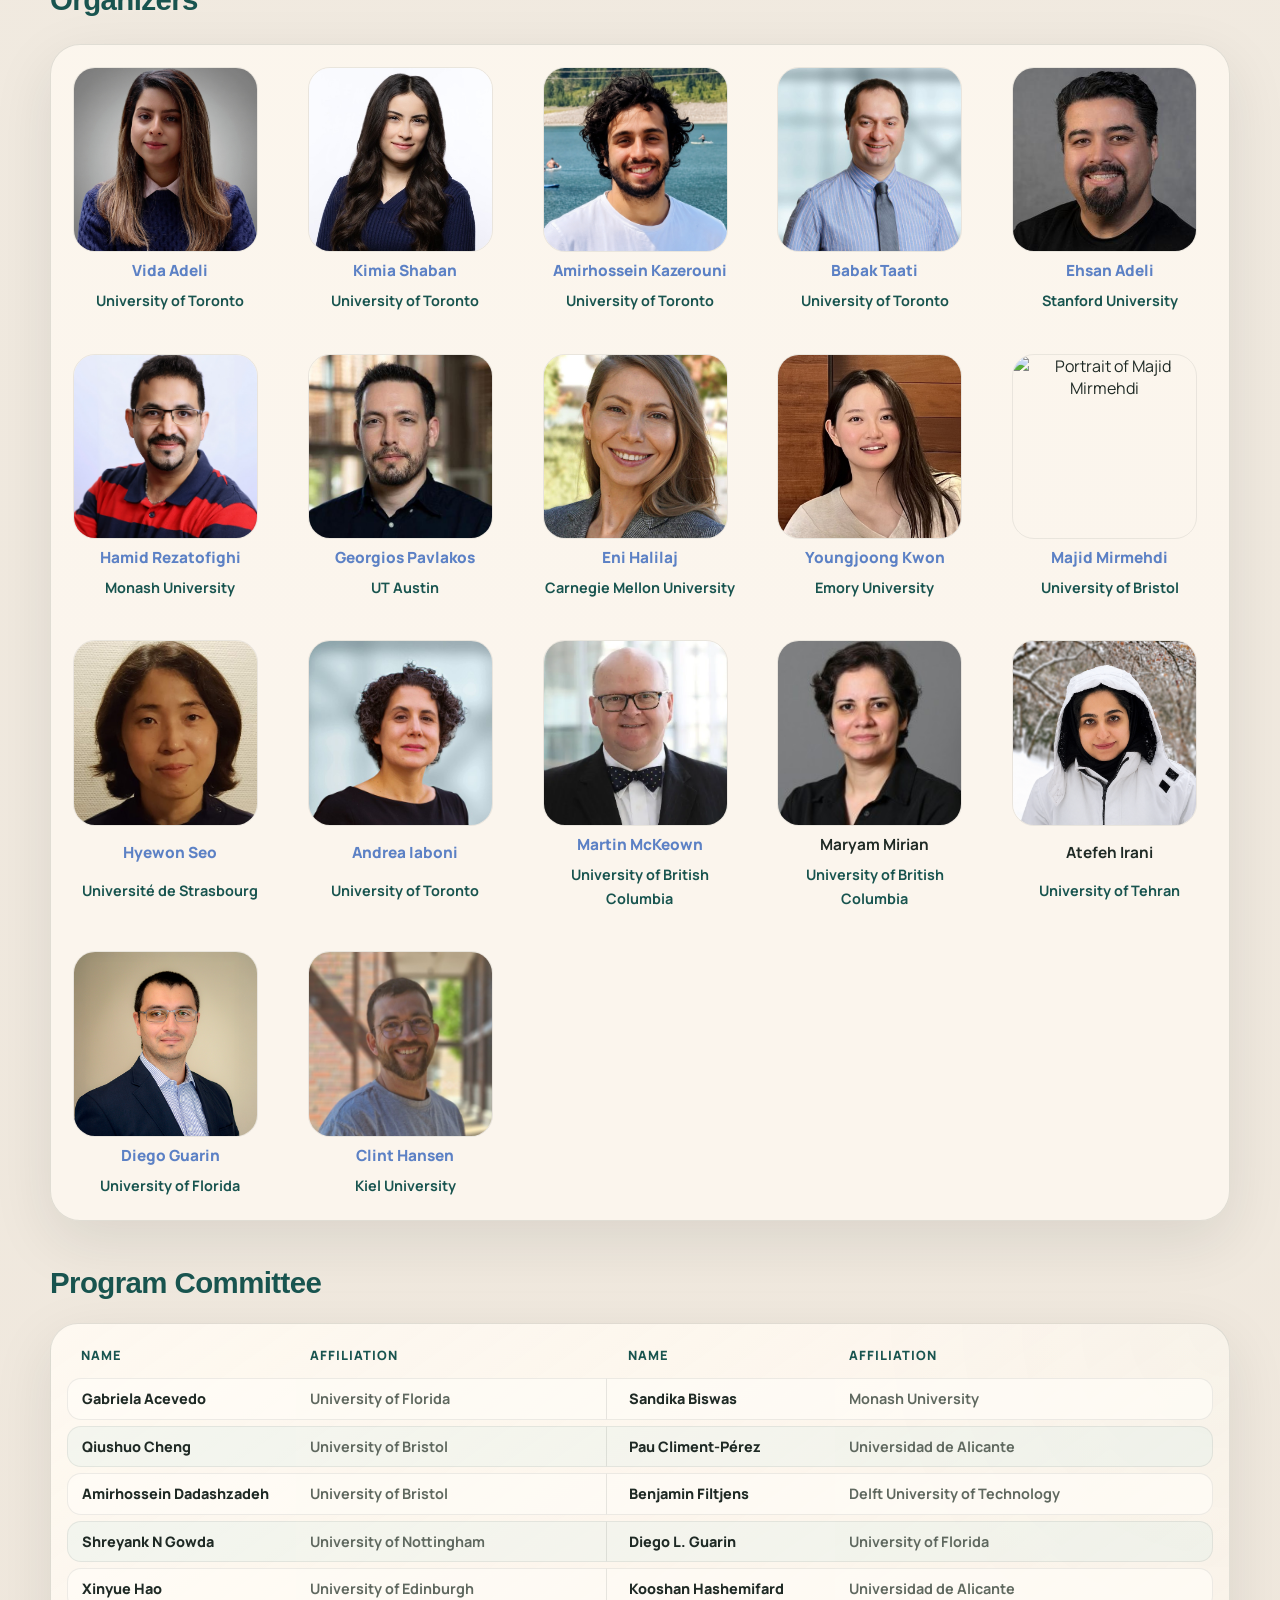
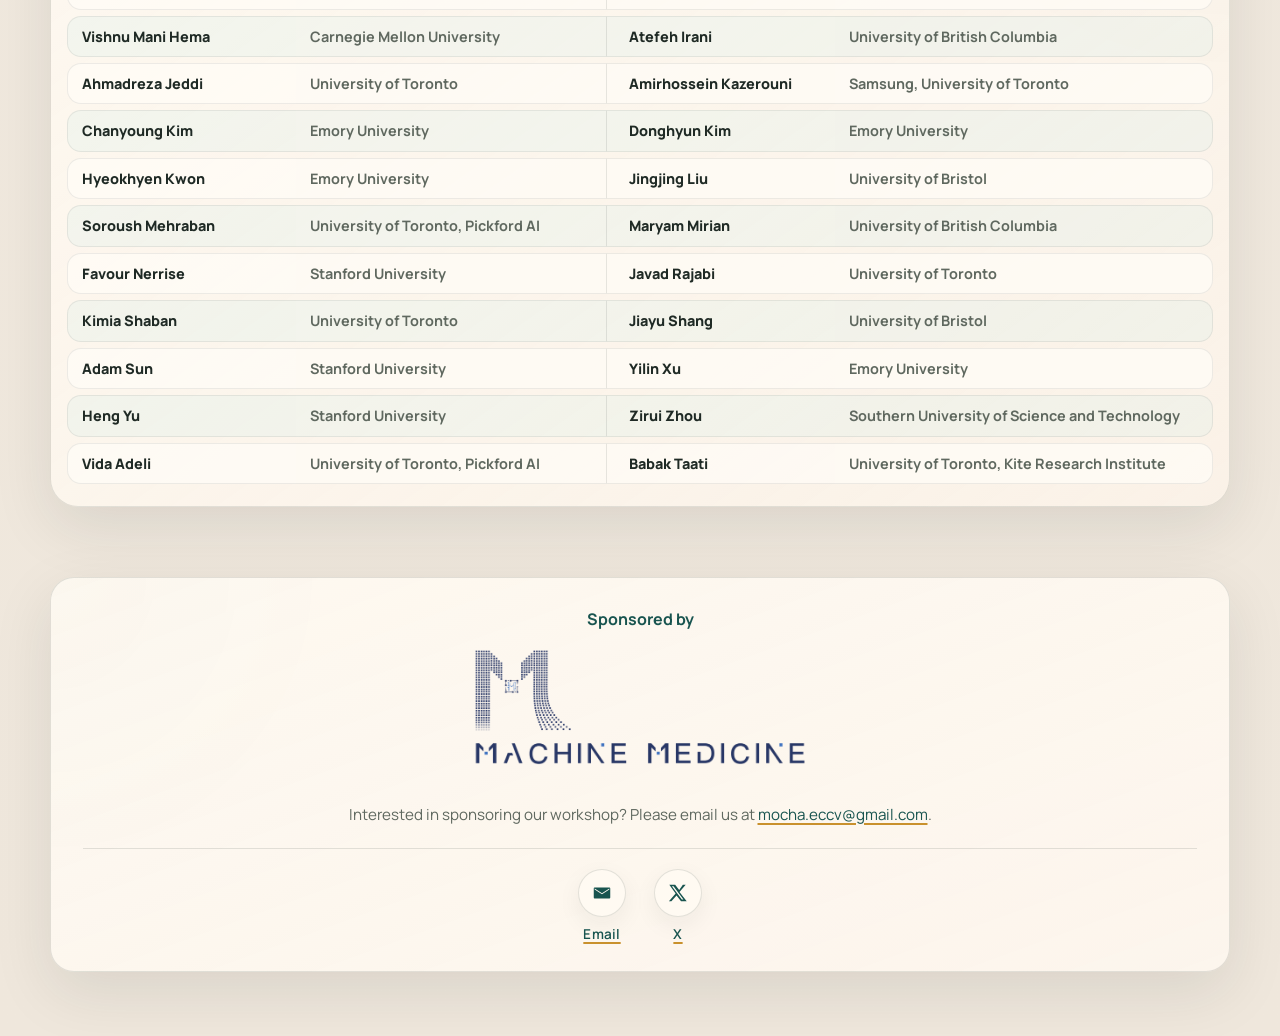
==== commit e3a0683b: "minor update" ====
--- a/index.html
+++ b/index.html
@@ -853,14 +853,13 @@
               <cite>"CraftFormer: Clustered jitter Reduced human pose with Adversarial Fusion Transformer"</cite>,
               ECCV MoCha Workshop, 2026. <span class="paper-type">(Extended abstract)</span>
               <a class="accepted-paper-link" href="assets/paper_files/13_ECCV_2026_CraftFormer_CR.pdf" target="_blank" rel="noopener noreferrer">(Paper)</a>
-              <span class="paper-link-pending">(Poster coming soon)</span>
+              <a class="accepted-paper-link" href="assets/paper_files/posters/13_ECCV_2026_CraftFormer_CR.pdf" target="_blank" rel="noopener noreferrer">(Poster)</a>
             </li>
             <li>
               Amirhossein Mohammadi, Majid Mohajerani,
               <cite>"STRIDE: Shift-Tolerant Robust Invariance-gated Dual-pathway Estimation for Cross-Site Parkinsonian Gait Severity"</cite>,
               ECCV MoCha Workshop, 2026. <span class="paper-type">(Extended abstract)</span>
               <a class="accepted-paper-link" href="assets/paper_files/18_STRIDE.pdf" target="_blank" rel="noopener noreferrer">(Paper)</a>
-              <span class="paper-link-pending">(Poster coming soon)</span>
             </li>
             <li>
               Yiran Ding, Yufei Zhang, Zijun Cui,
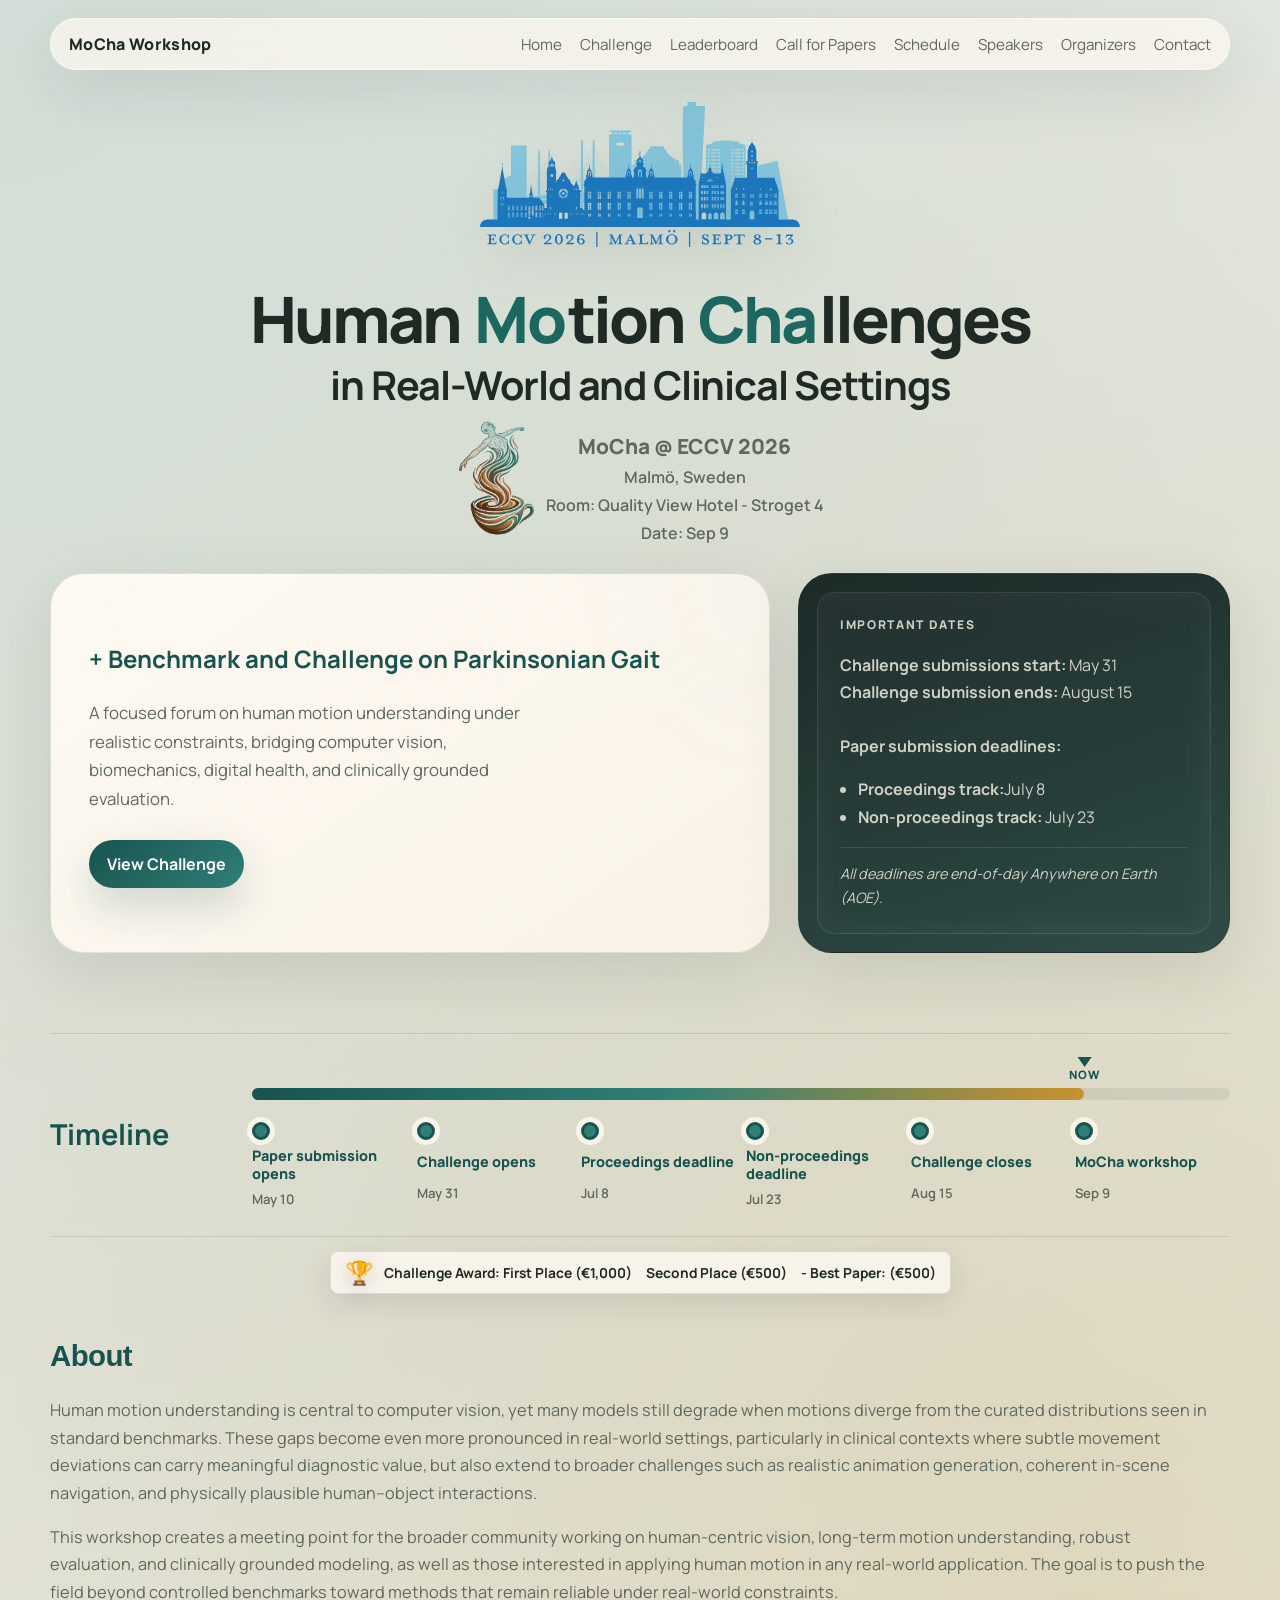
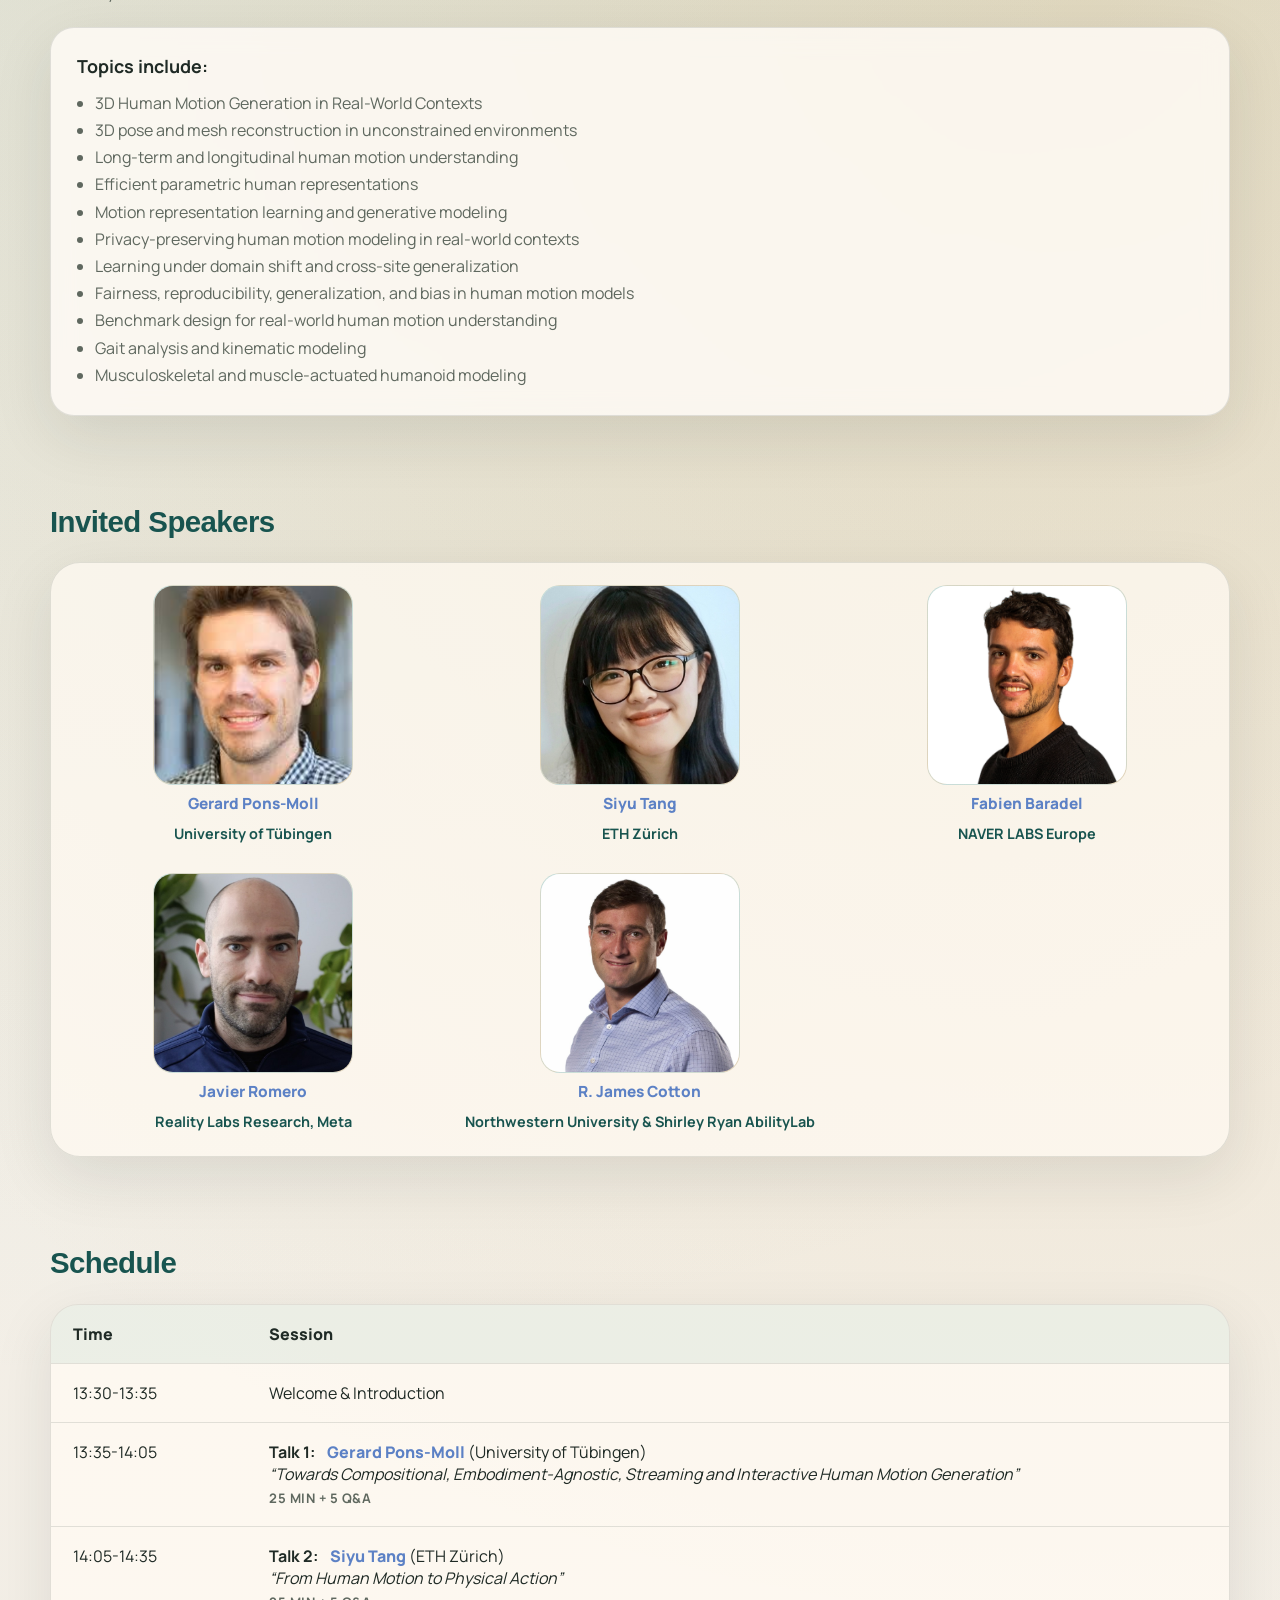
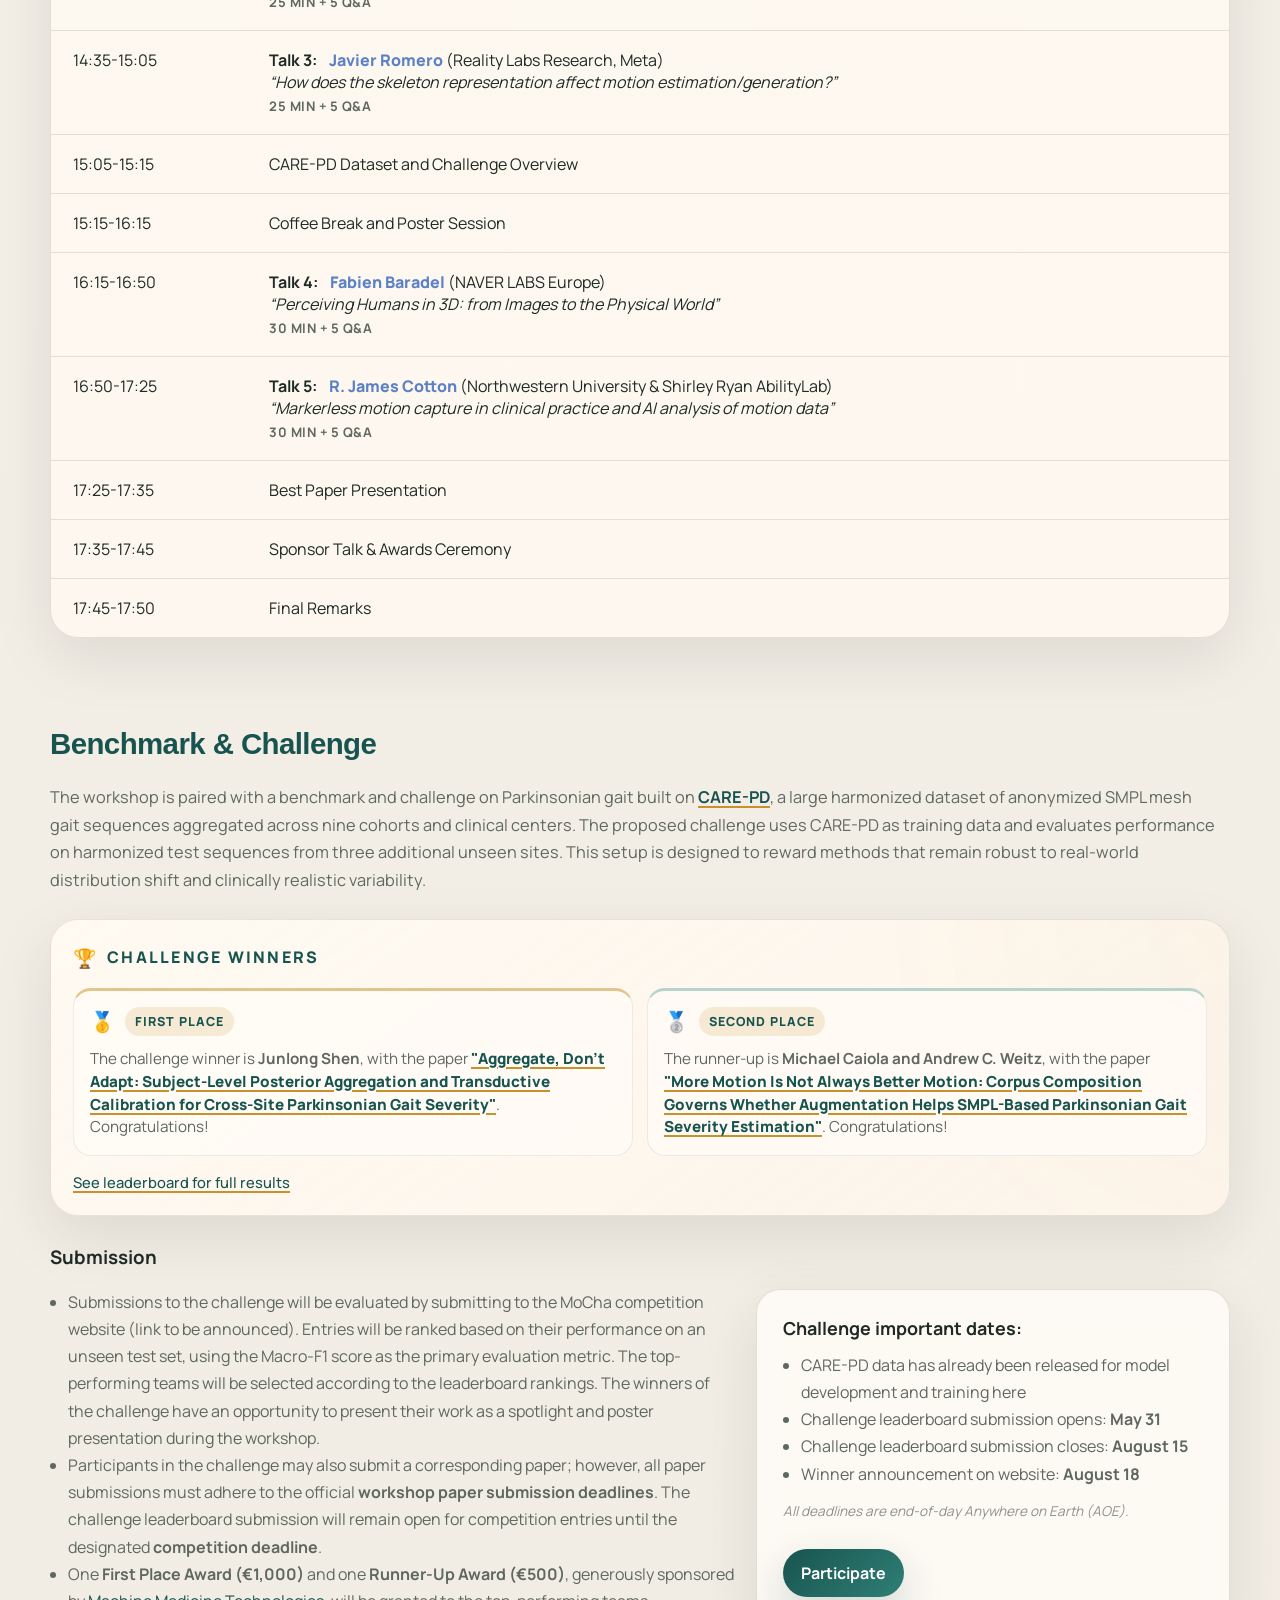
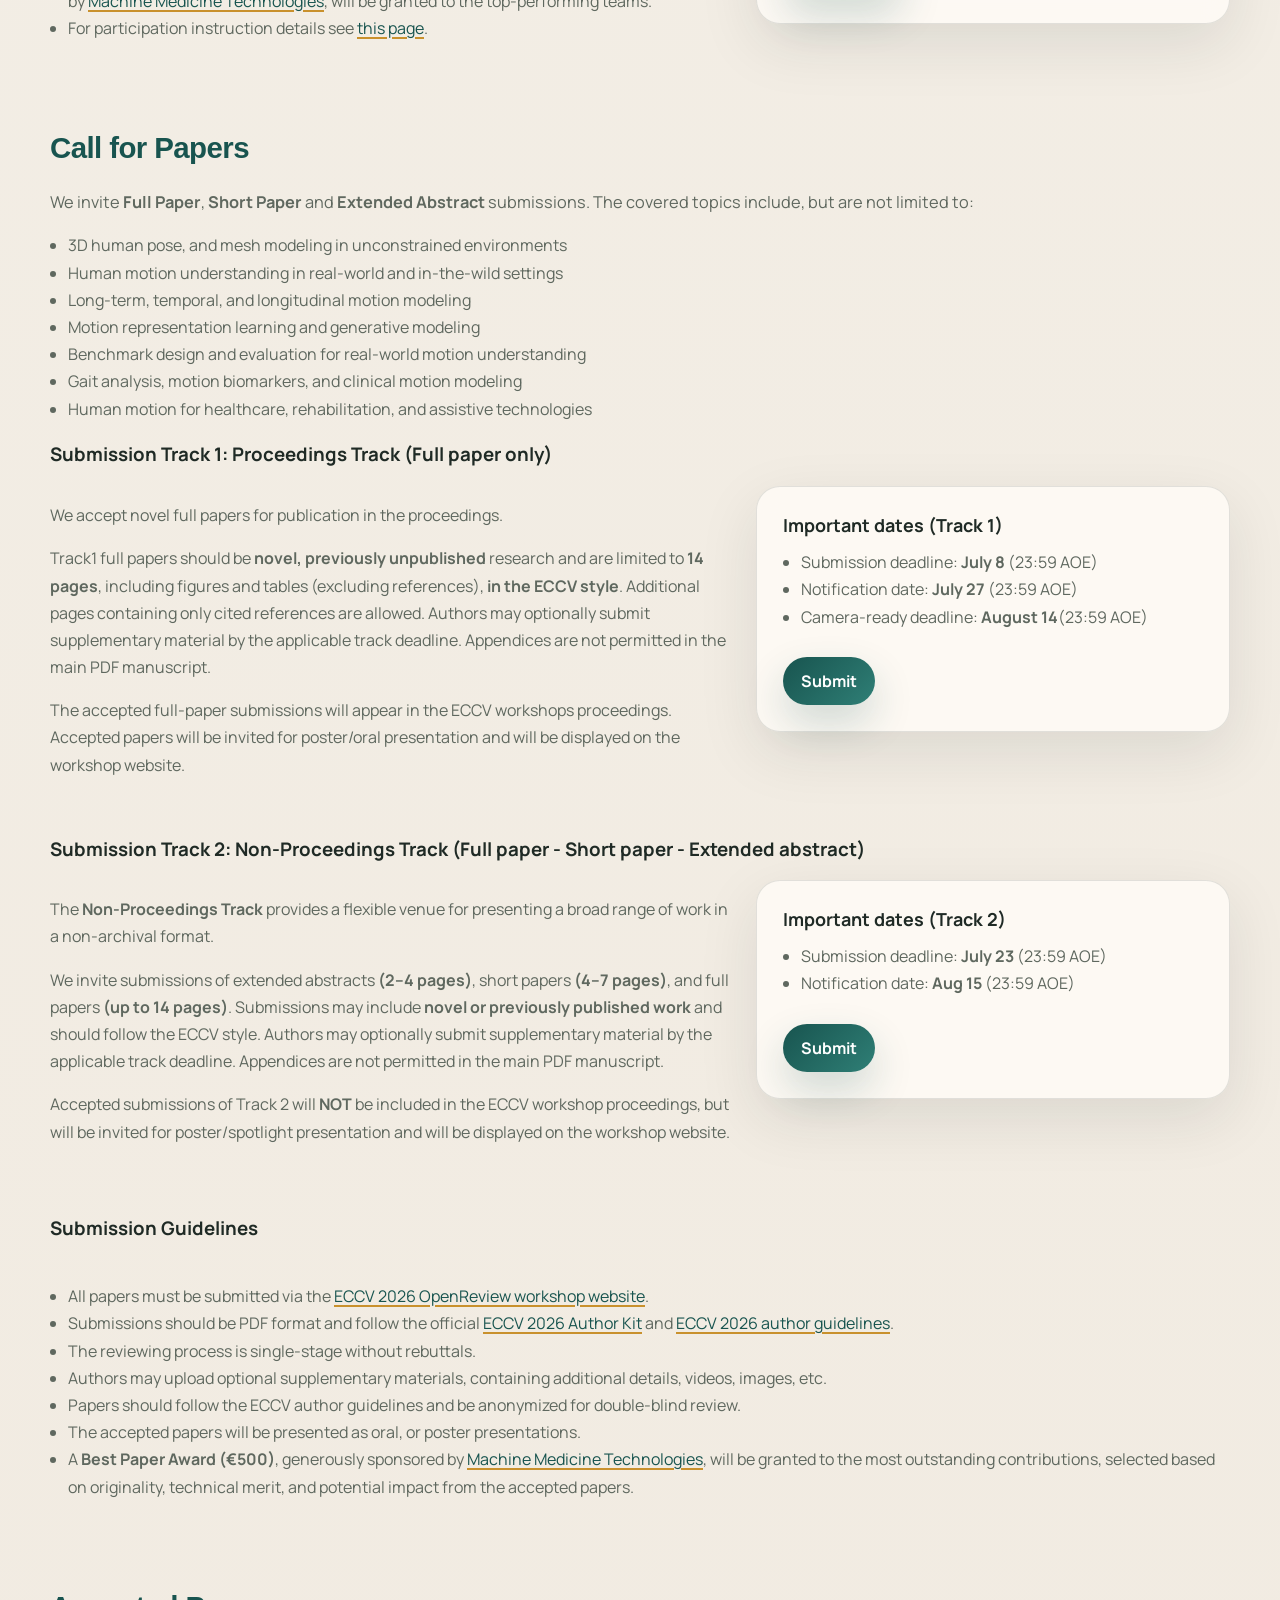
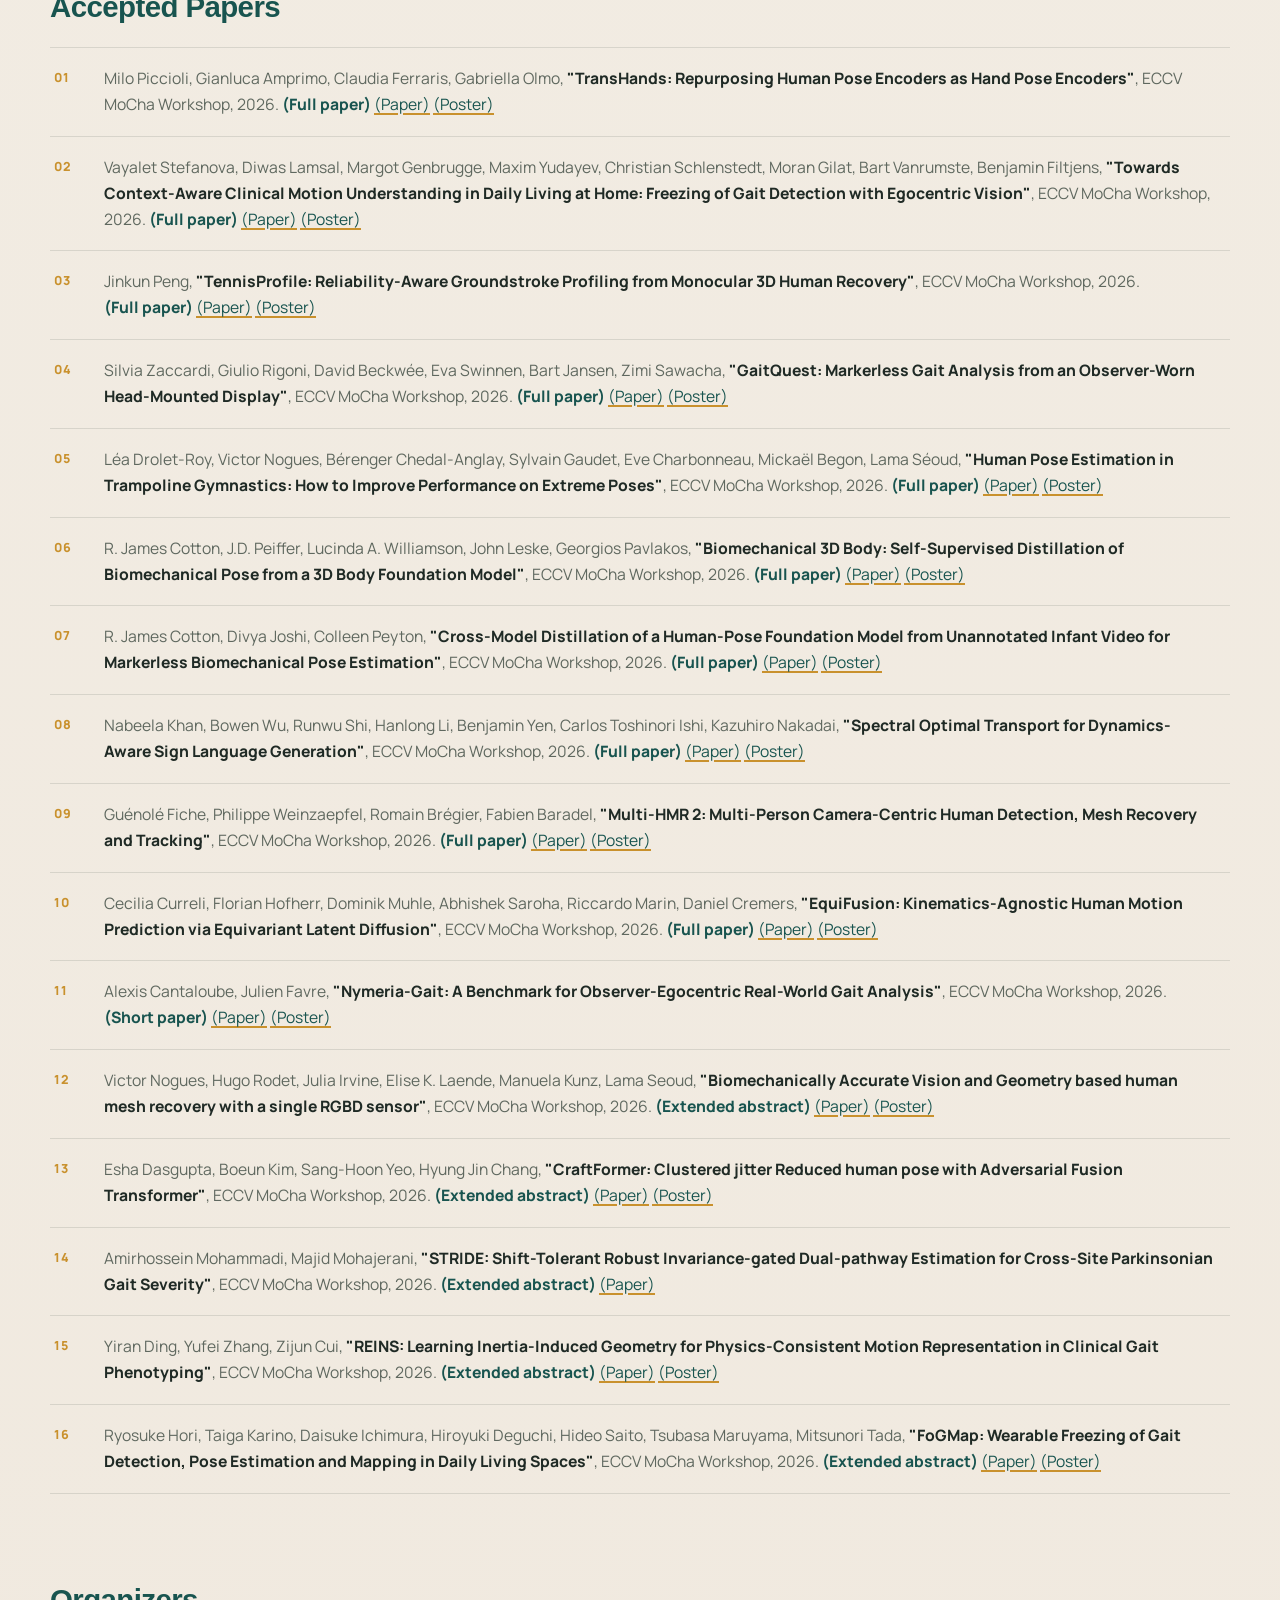
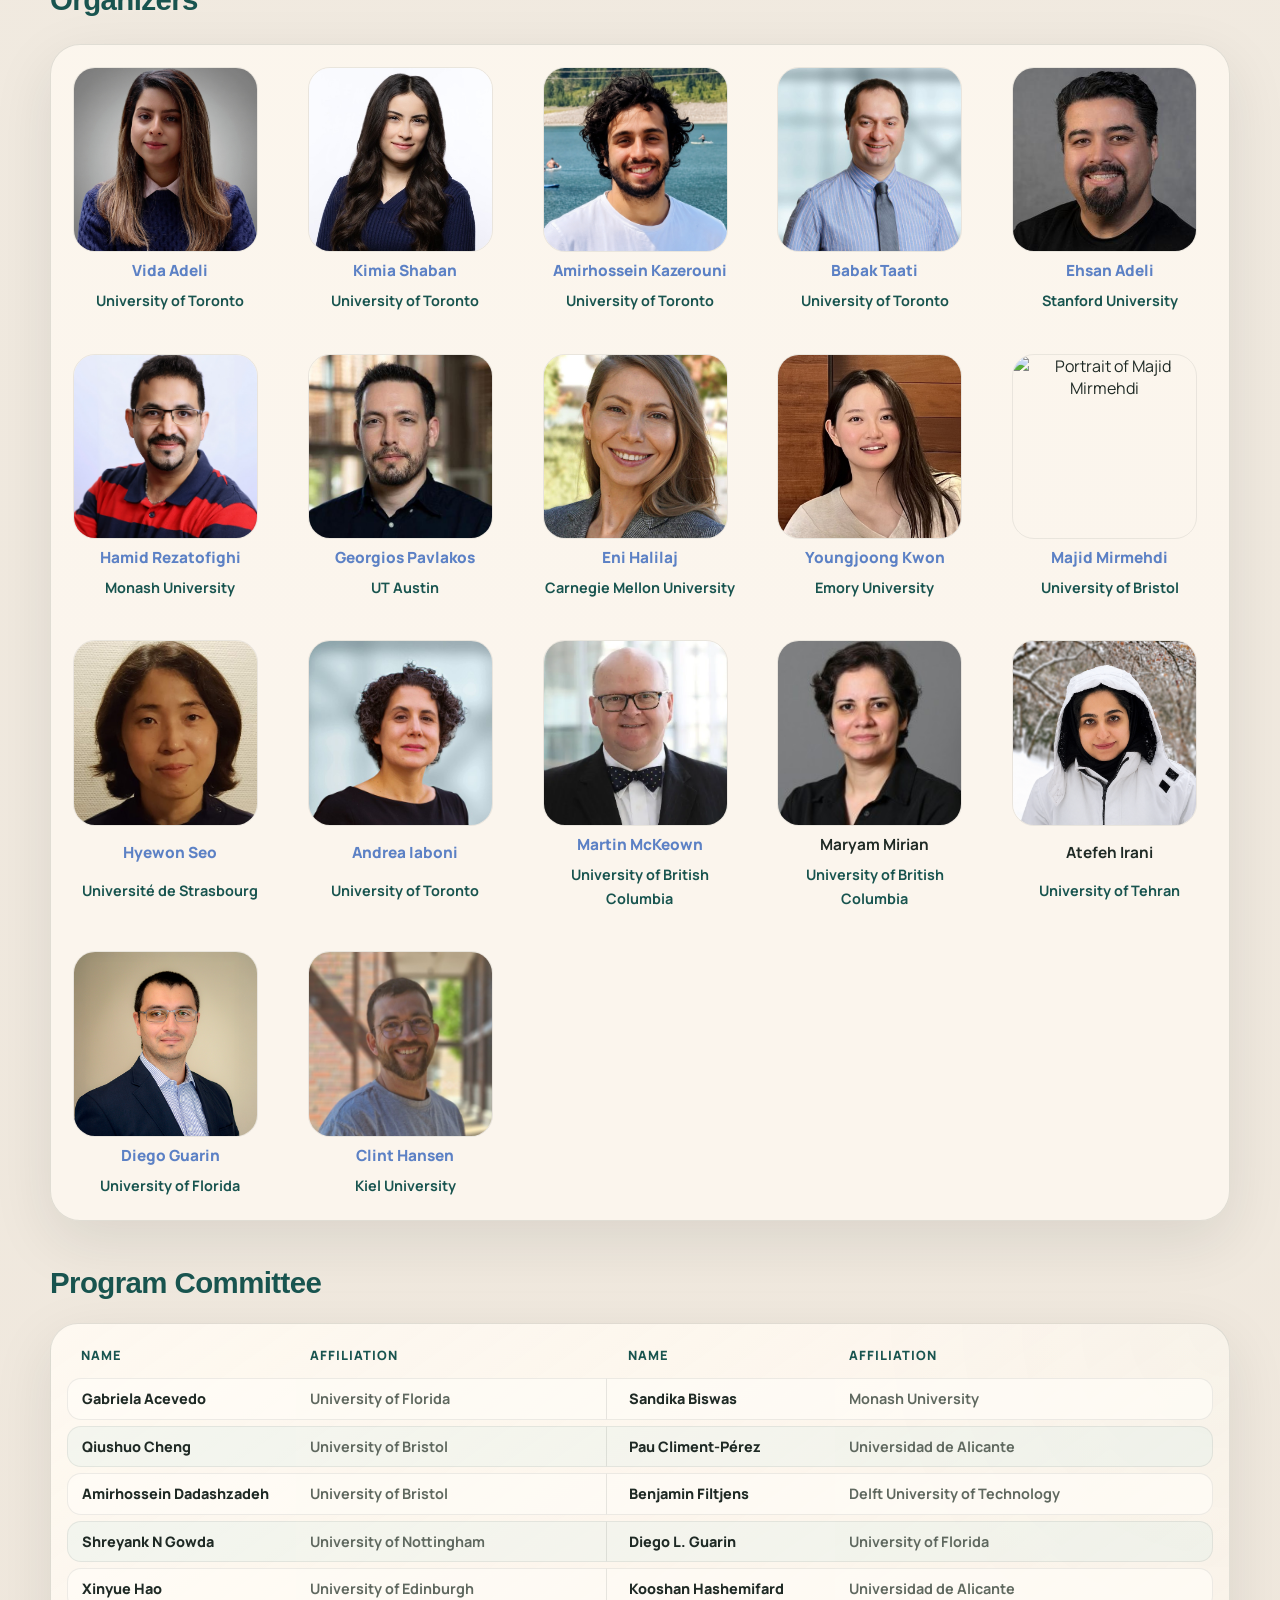
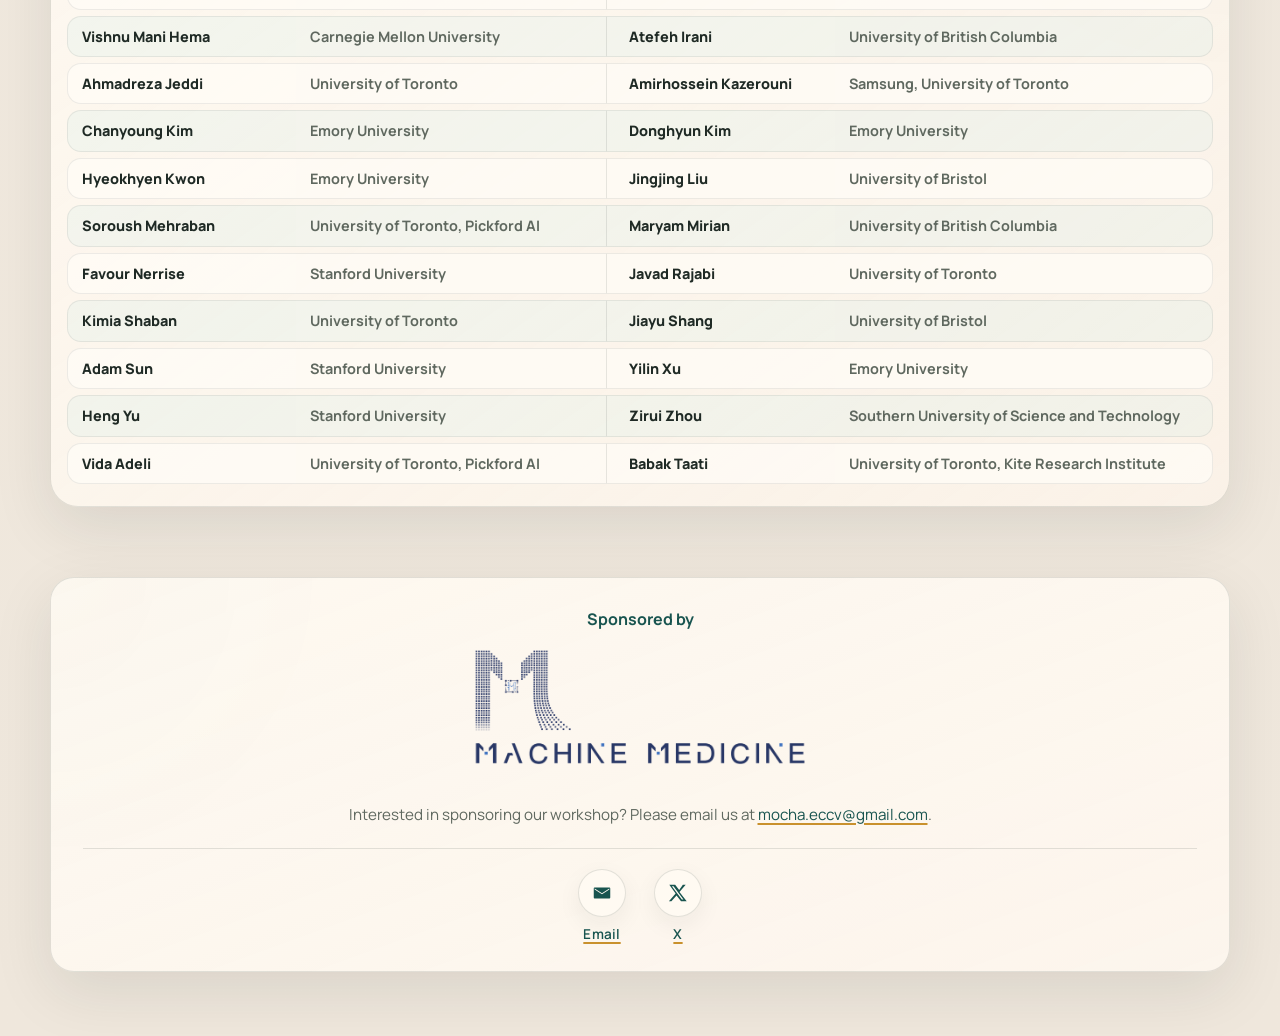
==== commit cd9b0a57: "update schedule" ====
--- a/index.html
+++ b/index.html
@@ -496,7 +496,7 @@
               </span>
             </div>
             <div class="schedule-row" role="row">
-              <span role="cell">15:05-15:10</span>
+              <span role="cell">15:05-15:15</span>
               <span role="cell">CARE-PD Dataset and Challenge Overview</span>
             </div>
             <!-- <div class="schedule-row" role="row">
@@ -504,7 +504,7 @@
               <span role="cell">Sponsor Talk (TBD)</span>
             </div> -->
             <div class="schedule-row" role="row">
-              <span role="cell">15:10-16:15</span>
+              <span role="cell">15:15-16:15</span>
               <span role="cell">Coffee Break and Poster Session</span>
             </div>
             <div class="schedule-row" role="row">
